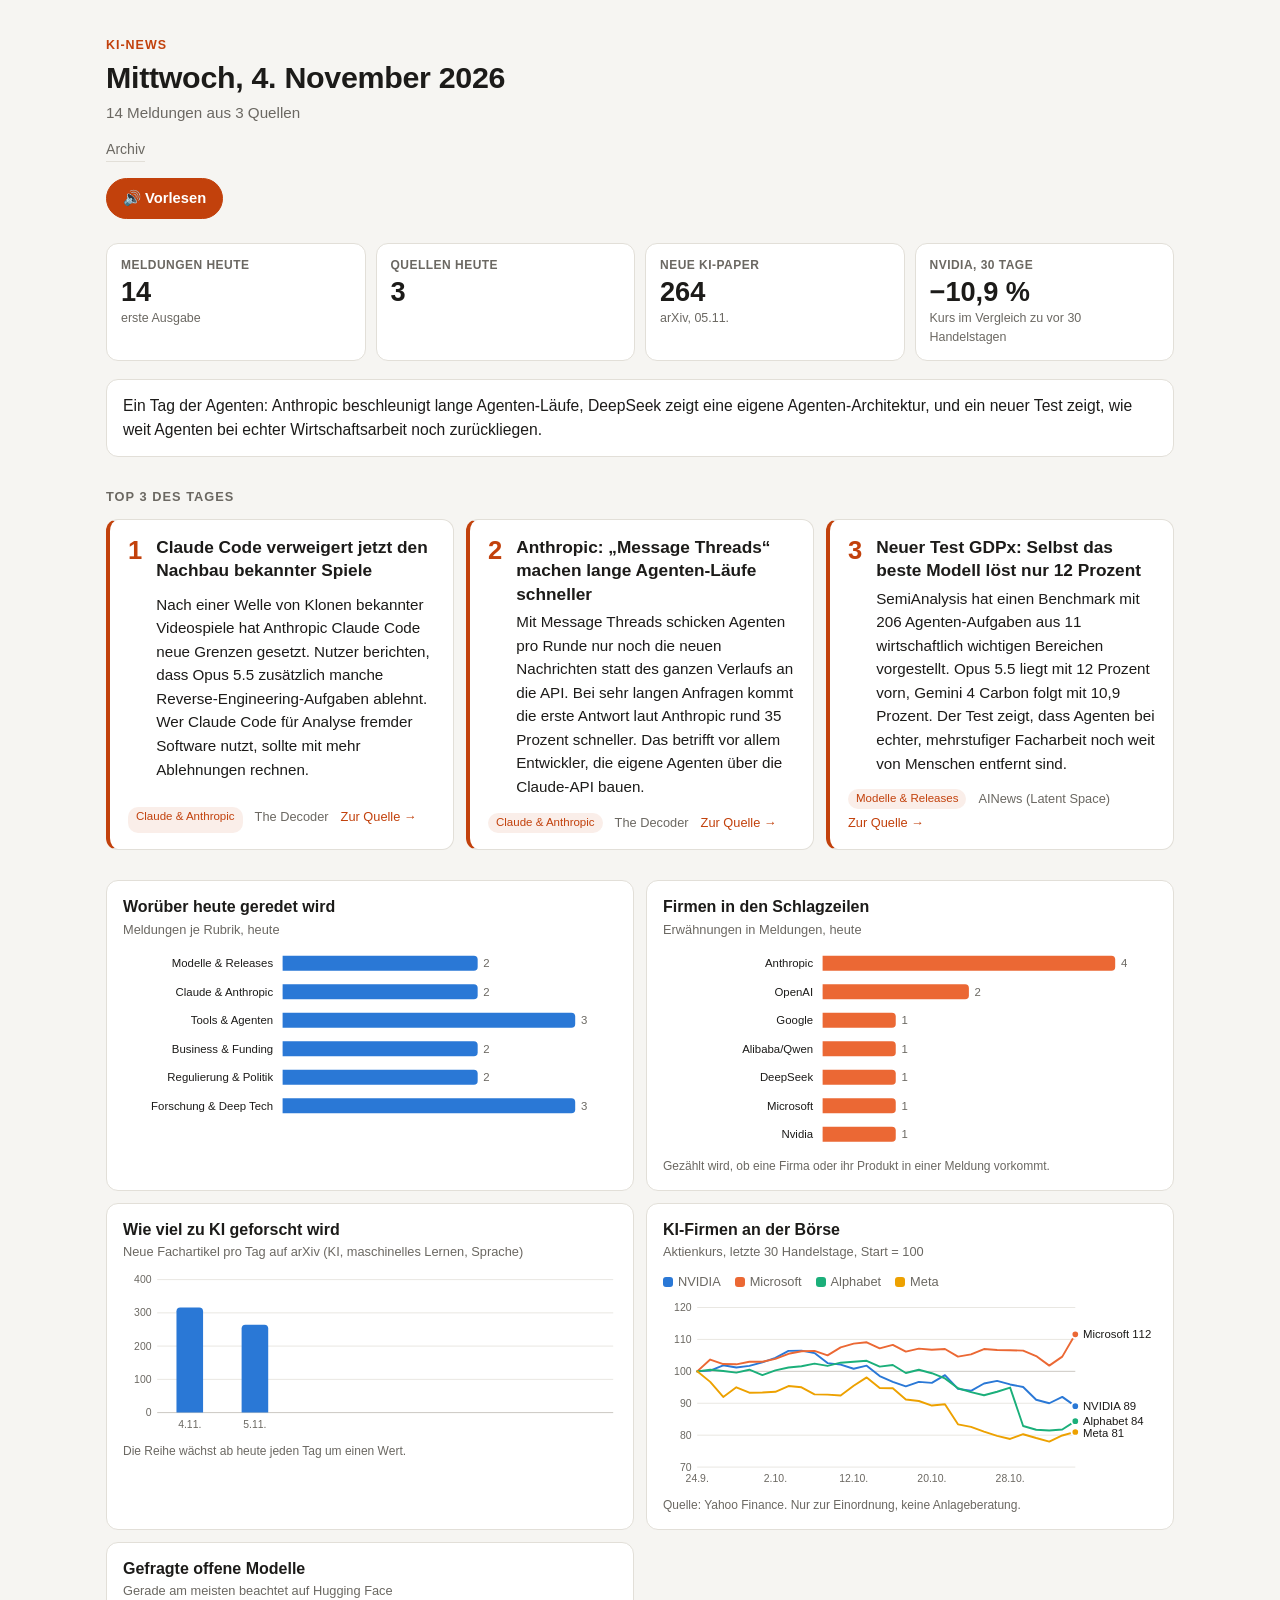
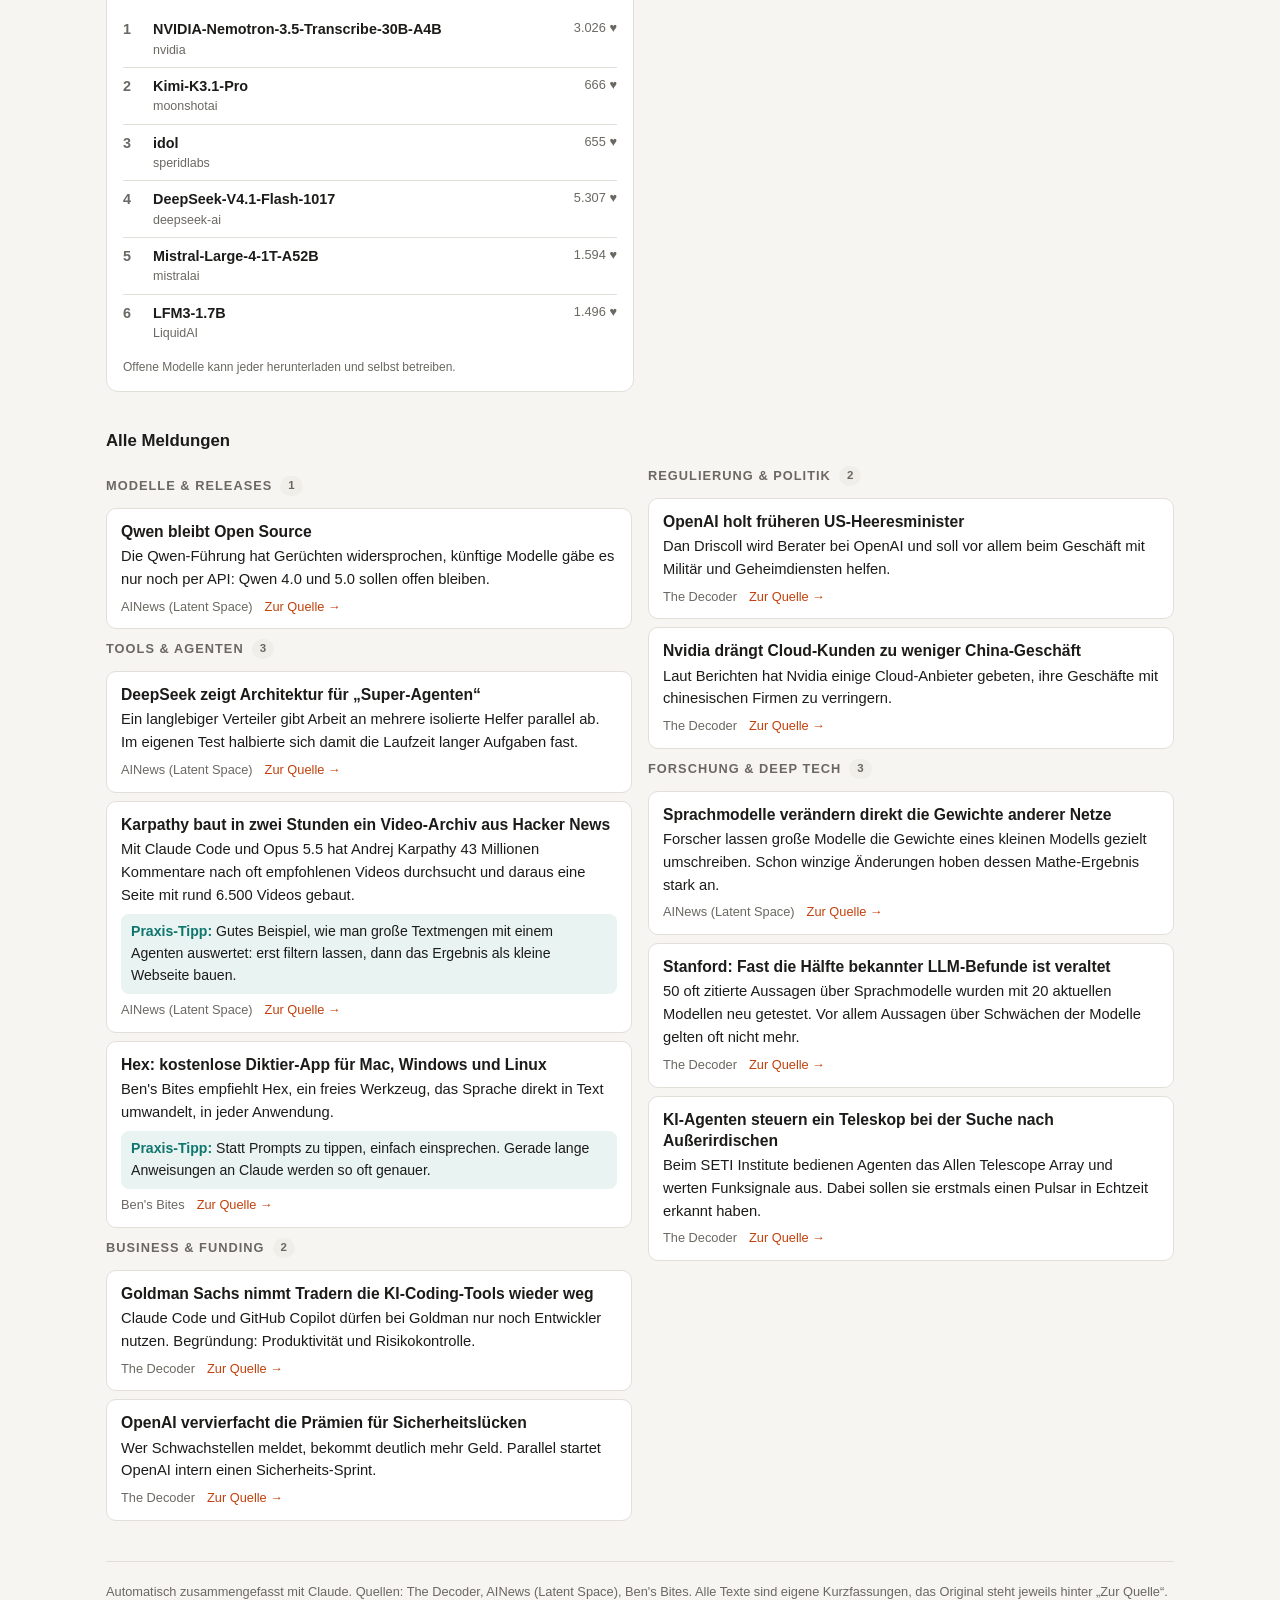
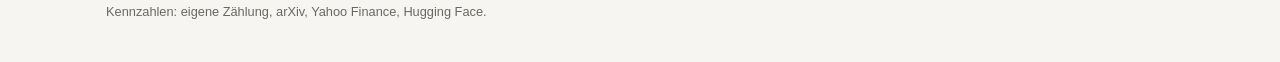
==== index.html @ 92a1925d "seite: 2026-11-04" ====
<!DOCTYPE html>
<html lang="de">
<head>
<meta charset="utf-8">
<meta name="viewport" content="width=device-width, initial-scale=1">
<meta name="description" content="Die wichtigsten Neuigkeiten aus der KI-Welt, jeden Morgen kurz auf Deutsch">
<meta name="color-scheme" content="light dark">
<title>KI-News · Mi., 04.11.2026</title>
<link rel="stylesheet" href="assets/style.css">
<link rel="icon" href="data:image/svg+xml,<svg xmlns='http://www.w3.org/2000/svg' viewBox='0 0 100 100'><text y='.9em' font-size='90'>📰</text></svg>">
</head>
<body>
<div class="wrap">
  <header>
    <div class="kicker">KI-News</div>
    <h1>Mittwoch, 4. November 2026</h1>
    <div class="sub">14 Meldungen aus 3 Quellen</div>
    <nav class="nav"><a href="archive/">Archiv</a></nav>
    <div class="vorlesen" id="vorlesen" hidden>
      <button type="button" data-play>🔊 Vorlesen</button>
      <button type="button" data-stop hidden>⏹ Stopp</button>
      <span data-label></span>
    </div>
  </header>

  <div class="tiles"><div class="tile"><div class="tile-l">Meldungen heute</div><div class="tile-v">14</div><div class="tile-n">erste Ausgabe</div></div><div class="tile"><div class="tile-l">Quellen heute</div><div class="tile-v">3</div></div><div class="tile"><div class="tile-l">Neue KI-Paper</div><div class="tile-v">264</div><div class="tile-n">arXiv, 05.11.</div></div><div class="tile"><div class="tile-l">NVIDIA, 30 Tage</div><div class="tile-v">−10,9 %</div><div class="tile-n">Kurs im Vergleich zu vor 30 Handelstagen</div></div></div>

  <div class="intro">Ein Tag der Agenten: Anthropic beschleunigt lange Agenten-Läufe, DeepSeek zeigt eine eigene Agenten-Architektur, und ein neuer Test zeigt, wie weit Agenten bei echter Wirtschaftsarbeit noch zurückliegen.</div>

  <h2>Top 3 des Tages</h2>
  <div class="top"><article class="top-card"><div class="num">1</div><h3>Claude Code verweigert jetzt den Nachbau bekannter Spiele</h3><p>Nach einer Welle von Klonen bekannter Videospiele hat Anthropic Claude Code neue Grenzen gesetzt. Nutzer berichten, dass Opus 5.5 zusätzlich manche Reverse-Engineering-Aufgaben ablehnt. Wer Claude Code für Analyse fremder Software nutzt, sollte mit mehr Ablehnungen rechnen.</p><div class="meta"><span class="tag">Claude &amp; Anthropic</span><span>The Decoder</span><a href="https://the-decoder.de/anthropic-reagiert-auf-klon-welle-und-sperrt-spielenachbauten-in-claude-code/" target="_blank" rel="noopener">Zur Quelle →</a></div></article><article class="top-card"><div class="num">2</div><h3>Anthropic: „Message Threads“ machen lange Agenten-Läufe schneller</h3><p>Mit Message Threads schicken Agenten pro Runde nur noch die neuen Nachrichten statt des ganzen Verlaufs an die API. Bei sehr langen Anfragen kommt die erste Antwort laut Anthropic rund 35 Prozent schneller. Das betrifft vor allem Entwickler, die eigene Agenten über die Claude-API bauen.</p><div class="meta"><span class="tag">Claude &amp; Anthropic</span><span>The Decoder</span><a href="https://the-decoder.de/anthropic-beschleunigt-langlaufende-ki-agenten-mit-neuen-message-threads/" target="_blank" rel="noopener">Zur Quelle →</a></div></article><article class="top-card"><div class="num">3</div><h3>Neuer Test GDPx: Selbst das beste Modell löst nur 12 Prozent</h3><p>SemiAnalysis hat einen Benchmark mit 206 Agenten-Aufgaben aus 11 wirtschaftlich wichtigen Bereichen vorgestellt. Opus 5.5 liegt mit 12 Prozent vorn, Gemini 4 Carbon folgt mit 10,9 Prozent. Der Test zeigt, dass Agenten bei echter, mehrstufiger Facharbeit noch weit von Menschen entfernt sind.</p><div class="meta"><span class="tag">Modelle &amp; Releases</span><span>AINews (Latent Space)</span><a href="https://x.com/SemiAnalysis_/status/2117075900575477855" target="_blank" rel="noopener">Zur Quelle →</a></div></article></div>

  <div class="dash"><section class="panel"><h3>Worüber heute geredet wird</h3><div class="panel-sub">Meldungen je Rubrik, heute</div><svg viewBox="0 0 520 180" class="chart" role="img" aria-label="Balkendiagramm"><text x="158" y="15" class="lab" text-anchor="end" dominant-baseline="central">Modelle &amp; Releases</text><rect x="168" y="0" width="352" height="30" class="hit" data-tip="Modelle &amp; Releases: 2"/><path d="M168,7H369.3333333333333Q373.3333333333333,7 373.3333333333333,11V19Q373.3333333333333,23 369.3333333333333,23H168Z" style="fill:var(--s1)" pointer-events="none"/><text x="379.3333333333333" y="15" class="val" dominant-baseline="central">2</text><text x="158" y="45" class="lab" text-anchor="end" dominant-baseline="central">Claude &amp; Anthropic</text><rect x="168" y="30" width="352" height="30" class="hit" data-tip="Claude &amp; Anthropic: 2"/><path d="M168,37H369.3333333333333Q373.3333333333333,37 373.3333333333333,41V49Q373.3333333333333,53 369.3333333333333,53H168Z" style="fill:var(--s1)" pointer-events="none"/><text x="379.3333333333333" y="45" class="val" dominant-baseline="central">2</text><text x="158" y="75" class="lab" text-anchor="end" dominant-baseline="central">Tools &amp; Agenten</text><rect x="168" y="60" width="352" height="30" class="hit" data-tip="Tools &amp; Agenten: 3"/><path d="M168,67H472Q476,67 476,71V79Q476,83 472,83H168Z" style="fill:var(--s1)" pointer-events="none"/><text x="482" y="75" class="val" dominant-baseline="central">3</text><text x="158" y="105" class="lab" text-anchor="end" dominant-baseline="central">Business &amp; Funding</text><rect x="168" y="90" width="352" height="30" class="hit" data-tip="Business &amp; Funding: 2"/><path d="M168,97H369.3333333333333Q373.3333333333333,97 373.3333333333333,101V109Q373.3333333333333,113 369.3333333333333,113H168Z" style="fill:var(--s1)" pointer-events="none"/><text x="379.3333333333333" y="105" class="val" dominant-baseline="central">2</text><text x="158" y="135" class="lab" text-anchor="end" dominant-baseline="central">Regulierung &amp; Politik</text><rect x="168" y="120" width="352" height="30" class="hit" data-tip="Regulierung &amp; Politik: 2"/><path d="M168,127H369.3333333333333Q373.3333333333333,127 373.3333333333333,131V139Q373.3333333333333,143 369.3333333333333,143H168Z" style="fill:var(--s1)" pointer-events="none"/><text x="379.3333333333333" y="135" class="val" dominant-baseline="central">2</text><text x="158" y="165" class="lab" text-anchor="end" dominant-baseline="central">Forschung &amp; Deep Tech</text><rect x="168" y="150" width="352" height="30" class="hit" data-tip="Forschung &amp; Deep Tech: 3"/><path d="M168,157H472Q476,157 476,161V169Q476,173 472,173H168Z" style="fill:var(--s1)" pointer-events="none"/><text x="482" y="165" class="val" dominant-baseline="central">3</text></svg></section><section class="panel"><h3>Firmen in den Schlagzeilen</h3><div class="panel-sub">Erwähnungen in Meldungen, heute</div><svg viewBox="0 0 520 210" class="chart" role="img" aria-label="Balkendiagramm"><text x="158" y="15" class="lab" text-anchor="end" dominant-baseline="central">Anthropic</text><rect x="168" y="0" width="352" height="30" class="hit" data-tip="Anthropic: 4"/><path d="M168,7H472Q476,7 476,11V19Q476,23 472,23H168Z" style="fill:var(--s2)" pointer-events="none"/><text x="482" y="15" class="val" dominant-baseline="central">4</text><text x="158" y="45" class="lab" text-anchor="end" dominant-baseline="central">OpenAI</text><rect x="168" y="30" width="352" height="30" class="hit" data-tip="OpenAI: 2"/><path d="M168,37H318Q322,37 322,41V49Q322,53 318,53H168Z" style="fill:var(--s2)" pointer-events="none"/><text x="328" y="45" class="val" dominant-baseline="central">2</text><text x="158" y="75" class="lab" text-anchor="end" dominant-baseline="central">Google</text><rect x="168" y="60" width="352" height="30" class="hit" data-tip="Google: 1"/><path d="M168,67H241Q245,67 245,71V79Q245,83 241,83H168Z" style="fill:var(--s2)" pointer-events="none"/><text x="251" y="75" class="val" dominant-baseline="central">1</text><text x="158" y="105" class="lab" text-anchor="end" dominant-baseline="central">Alibaba/Qwen</text><rect x="168" y="90" width="352" height="30" class="hit" data-tip="Alibaba/Qwen: 1"/><path d="M168,97H241Q245,97 245,101V109Q245,113 241,113H168Z" style="fill:var(--s2)" pointer-events="none"/><text x="251" y="105" class="val" dominant-baseline="central">1</text><text x="158" y="135" class="lab" text-anchor="end" dominant-baseline="central">DeepSeek</text><rect x="168" y="120" width="352" height="30" class="hit" data-tip="DeepSeek: 1"/><path d="M168,127H241Q245,127 245,131V139Q245,143 241,143H168Z" style="fill:var(--s2)" pointer-events="none"/><text x="251" y="135" class="val" dominant-baseline="central">1</text><text x="158" y="165" class="lab" text-anchor="end" dominant-baseline="central">Microsoft</text><rect x="168" y="150" width="352" height="30" class="hit" data-tip="Microsoft: 1"/><path d="M168,157H241Q245,157 245,161V169Q245,173 241,173H168Z" style="fill:var(--s2)" pointer-events="none"/><text x="251" y="165" class="val" dominant-baseline="central">1</text><text x="158" y="195" class="lab" text-anchor="end" dominant-baseline="central">Nvidia</text><rect x="168" y="180" width="352" height="30" class="hit" data-tip="Nvidia: 1"/><path d="M168,187H241Q245,187 245,191V199Q245,203 241,203H168Z" style="fill:var(--s2)" pointer-events="none"/><text x="251" y="195" class="val" dominant-baseline="central">1</text></svg><div class="panel-foot">Gezählt wird, ob eine Firma oder ihr Produkt in einer Meldung vorkommt.</div></section><section class="panel"><h3>Wie viel zu KI geforscht wird</h3><div class="panel-sub">Neue Fachartikel pro Tag auf arXiv (KI, maschinelles Lernen, Sprache)</div><svg viewBox="0 0 520 170" class="chart" role="img" aria-label="Säulendiagramm"><line x1="36" x2="516" y1="148" y2="148" class="base"/><text x="30" y="148" class="ax" text-anchor="end" dominant-baseline="central">0</text><line x1="36" x2="516" y1="113" y2="113" class="grid"/><text x="30" y="113" class="ax" text-anchor="end" dominant-baseline="central">100</text><line x1="36" x2="516" y1="78" y2="78" class="grid"/><text x="30" y="78" class="ax" text-anchor="end" dominant-baseline="central">200</text><line x1="36" x2="516" y1="43" y2="43" class="grid"/><text x="30" y="43" class="ax" text-anchor="end" dominant-baseline="central">300</text><line x1="36" x2="516" y1="8" y2="8" class="grid"/><text x="30" y="8" class="ax" text-anchor="end" dominant-baseline="central">400</text><rect x="36" y="8" width="68.57142857142857" height="140" class="hit" data-tip="04.11.: 316 (KI 115, ML 148, Sprache 53)"/><path d="M56.285714285714285,148V41.39999999999999Q56.285714285714285,37.39999999999999 60.285714285714285,37.39999999999999H80.28571428571428Q84.28571428571428,37.39999999999999 84.28571428571428,41.39999999999999V148Z" style="fill:var(--s1)" pointer-events="none"/><text x="70.28571428571428" y="164" class="ax" text-anchor="middle">4.11.</text><rect x="104.57142857142857" y="8" width="68.57142857142857" height="140" class="hit" data-tip="05.11.: 264 (KI 93, ML 110, Sprache 61)"/><path d="M124.85714285714286,148V59.599999999999994Q124.85714285714286,55.599999999999994 128.85714285714286,55.599999999999994H148.85714285714286Q152.85714285714286,55.599999999999994 152.85714285714286,59.599999999999994V148Z" style="fill:var(--s1)" pointer-events="none"/><text x="138.85714285714286" y="164" class="ax" text-anchor="middle">5.11.</text></svg><div class="panel-foot">Die Reihe wächst ab heute jeden Tag um einen Wert.</div></section><section class="panel"><h3>KI-Firmen an der Börse</h3><div class="panel-sub">Aktienkurs, letzte 30 Handelstage, Start = 100</div><div class="legend"><span><i style="background:var(--s1)"></i>NVIDIA</span><span><i style="background:var(--s2)"></i>Microsoft</span><span><i style="background:var(--s3)"></i>Alphabet</span><span><i style="background:var(--s4)"></i>Meta</span></div><svg viewBox="0 0 520 200" class="chart" role="img" aria-label="Liniendiagramm"><line x1="36" x2="434" y1="178" y2="178" class="grid"/><text x="30" y="178" class="ax" text-anchor="end" dominant-baseline="central">70</text><line x1="36" x2="434" y1="144.4" y2="144.4" class="grid"/><text x="30" y="144.4" class="ax" text-anchor="end" dominant-baseline="central">80</text><line x1="36" x2="434" y1="110.8" y2="110.8" class="grid"/><text x="30" y="110.8" class="ax" text-anchor="end" dominant-baseline="central">90</text><line x1="36" x2="434" y1="77.2" y2="77.2" class="base"/><text x="30" y="77.2" class="ax" text-anchor="end" dominant-baseline="central">100</text><line x1="36" x2="434" y1="43.599999999999994" y2="43.599999999999994" class="grid"/><text x="30" y="43.599999999999994" class="ax" text-anchor="end" dominant-baseline="central">110</text><line x1="36" x2="434" y1="10" y2="10" class="grid"/><text x="30" y="10" class="ax" text-anchor="end" dominant-baseline="central">120</text><text x="36" y="194" class="ax" text-anchor="middle">24.9.</text><text x="118.34482758620689" y="194" class="ax" text-anchor="middle">2.10.</text><text x="200.68965517241378" y="194" class="ax" text-anchor="middle">12.10.</text><text x="283.0344827586207" y="194" class="ax" text-anchor="middle">20.10.</text><text x="365.37931034482756" y="194" class="ax" text-anchor="middle">28.10.</text><path d="M36.0,77.2L49.7,76.5L63.4,70.8L77.2,73.2L90.9,71.5L104.6,67.8L118.3,63.1L132.1,55.7L145.8,55.4L159.5,58.0L173.2,68.5L187.0,70.1L200.7,74.5L214.4,71.2L228.1,82.2L241.9,88.3L255.6,93.0L269.3,88.3L283.0,89.3L296.8,81.2L310.5,95.7L324.2,97.7L337.9,90.0L351.7,87.3L365.4,91.0L379.1,93.7L392.8,107.1L406.6,110.8L420.3,104.1L434.0,113.8" class="line" style="stroke:var(--s1)"/><circle cx="434" cy="113.82400000000001" r="4" class="dot" style="fill:var(--s1)"/><path d="M36.0,77.2L49.7,64.8L63.4,69.5L77.2,69.8L90.9,67.1L104.6,67.1L118.3,64.1L132.1,58.7L145.8,56.0L159.5,55.7L173.2,60.4L187.0,52.0L200.7,48.0L214.4,46.6L228.1,53.0L241.9,49.3L255.6,56.4L269.3,53.3L283.0,54.4L296.8,53.7L310.5,61.7L324.2,59.4L337.9,53.7L351.7,54.7L365.4,55.0L379.1,55.4L392.8,61.1L406.6,71.2L420.3,61.7L434.0,38.2" class="line" style="stroke:var(--s2)"/><circle cx="434" cy="38.22400000000002" r="4" class="dot" style="fill:var(--s2)"/><path d="M36.0,77.2L49.7,75.5L63.4,76.9L77.2,78.5L90.9,75.5L104.6,81.2L118.3,76.2L132.1,73.2L145.8,71.8L159.5,69.1L173.2,71.5L187.0,68.1L200.7,67.1L214.4,66.1L228.1,72.2L241.9,70.5L255.6,78.9L269.3,75.5L283.0,79.2L296.8,84.6L310.5,95.0L324.2,99.0L337.9,102.4L351.7,98.7L365.4,94.3L379.1,134.7L392.8,138.7L406.6,139.4L420.3,138.4L434.0,129.6" class="line" style="stroke:var(--s3)"/><circle cx="434" cy="129.61599999999999" r="4" class="dot" style="fill:var(--s3)"/><path d="M36.0,77.2L49.7,88.3L63.4,104.1L77.2,94.0L90.9,99.7L104.6,99.4L118.3,98.7L132.1,92.7L145.8,94.0L159.5,101.4L173.2,101.7L187.0,102.7L200.7,92.3L214.4,83.6L228.1,94.7L241.9,95.0L255.6,106.8L269.3,108.4L283.0,113.2L296.8,111.8L310.5,133.0L324.2,135.7L337.9,140.7L351.7,145.1L365.4,148.4L379.1,143.4L392.8,147.4L406.6,151.1L420.3,144.7L434.0,141.0" class="line" style="stroke:var(--s4)"/><circle cx="434" cy="141.04" r="4" class="dot" style="fill:var(--s4)"/><text x="442" y="38.22400000000002" class="lab" dominant-baseline="central">Microsoft 112</text><text x="442" y="113.82400000000001" class="lab" dominant-baseline="central">NVIDIA 89</text><text x="442" y="129.61599999999999" class="lab" dominant-baseline="central">Alphabet 84</text><text x="442" y="142.61599999999999" class="lab" dominant-baseline="central">Meta 81</text><rect x="29.137931034482758" y="10" width="13.724137931034482" height="168" class="hit" data-x="36" data-tip="24.9.: NVIDIA 100 · Microsoft 100 · Alphabet 100 · Meta 100"/><rect x="42.862068965517246" y="10" width="13.724137931034482" height="168" class="hit" data-x="49.724137931034484" data-tip="25.9.: NVIDIA 100 · Microsoft 104 · Alphabet 101 · Meta 97"/><rect x="56.58620689655173" y="10" width="13.724137931034482" height="168" class="hit" data-x="63.44827586206897" data-tip="28.9.: NVIDIA 102 · Microsoft 102 · Alphabet 100 · Meta 92"/><rect x="70.3103448275862" y="10" width="13.724137931034482" height="168" class="hit" data-x="77.17241379310344" data-tip="29.9.: NVIDIA 101 · Microsoft 102 · Alphabet 100 · Meta 95"/><rect x="84.0344827586207" y="10" width="13.724137931034482" height="168" class="hit" data-x="90.89655172413794" data-tip="30.9.: NVIDIA 102 · Microsoft 103 · Alphabet 101 · Meta 93"/><rect x="97.75862068965517" y="10" width="13.724137931034482" height="168" class="hit" data-x="104.62068965517241" data-tip="1.10.: NVIDIA 103 · Microsoft 103 · Alphabet 99 · Meta 93"/><rect x="111.48275862068965" y="10" width="13.724137931034482" height="168" class="hit" data-x="118.34482758620689" data-tip="2.10.: NVIDIA 104 · Microsoft 104 · Alphabet 100 · Meta 94"/><rect x="125.20689655172416" y="10" width="13.724137931034482" height="168" class="hit" data-x="132.0689655172414" data-tip="5.10.: NVIDIA 106 · Microsoft 106 · Alphabet 101 · Meta 95"/><rect x="138.93103448275863" y="10" width="13.724137931034482" height="168" class="hit" data-x="145.79310344827587" data-tip="6.10.: NVIDIA 107 · Microsoft 106 · Alphabet 102 · Meta 95"/><rect x="152.6551724137931" y="10" width="13.724137931034482" height="168" class="hit" data-x="159.51724137931035" data-tip="7.10.: NVIDIA 106 · Microsoft 106 · Alphabet 102 · Meta 93"/><rect x="166.3793103448276" y="10" width="13.724137931034482" height="168" class="hit" data-x="173.24137931034483" data-tip="8.10.: NVIDIA 103 · Microsoft 105 · Alphabet 102 · Meta 93"/><rect x="180.10344827586206" y="10" width="13.724137931034482" height="168" class="hit" data-x="186.9655172413793" data-tip="9.10.: NVIDIA 102 · Microsoft 108 · Alphabet 103 · Meta 92"/><rect x="193.82758620689654" y="10" width="13.724137931034482" height="168" class="hit" data-x="200.68965517241378" data-tip="12.10.: NVIDIA 101 · Microsoft 109 · Alphabet 103 · Meta 96"/><rect x="207.55172413793105" y="10" width="13.724137931034482" height="168" class="hit" data-x="214.41379310344828" data-tip="13.10.: NVIDIA 102 · Microsoft 109 · Alphabet 103 · Meta 98"/><rect x="221.27586206896552" y="10" width="13.724137931034482" height="168" class="hit" data-x="228.13793103448276" data-tip="14.10.: NVIDIA 99 · Microsoft 107 · Alphabet 102 · Meta 95"/><rect x="235.00000000000003" y="10" width="13.724137931034482" height="168" class="hit" data-x="241.86206896551727" data-tip="15.10.: NVIDIA 97 · Microsoft 108 · Alphabet 102 · Meta 95"/><rect x="248.72413793103448" y="10" width="13.724137931034482" height="168" class="hit" data-x="255.58620689655172" data-tip="16.10.: NVIDIA 95 · Microsoft 106 · Alphabet 100 · Meta 91"/><rect x="262.4482758620689" y="10" width="13.724137931034482" height="168" class="hit" data-x="269.31034482758616" data-tip="19.10.: NVIDIA 97 · Microsoft 107 · Alphabet 101 · Meta 91"/><rect x="276.17241379310343" y="10" width="13.724137931034482" height="168" class="hit" data-x="283.0344827586207" data-tip="20.10.: NVIDIA 96 · Microsoft 107 · Alphabet 99 · Meta 89"/><rect x="289.8965517241379" y="10" width="13.724137931034482" height="168" class="hit" data-x="296.7586206896552" data-tip="21.10.: NVIDIA 99 · Microsoft 107 · Alphabet 98 · Meta 90"/><rect x="303.6206896551724" y="10" width="13.724137931034482" height="168" class="hit" data-x="310.48275862068965" data-tip="22.10.: NVIDIA 95 · Microsoft 105 · Alphabet 95 · Meta 83"/><rect x="317.34482758620686" y="10" width="13.724137931034482" height="168" class="hit" data-x="324.2068965517241" data-tip="23.10.: NVIDIA 94 · Microsoft 105 · Alphabet 94 · Meta 83"/><rect x="331.06896551724134" y="10" width="13.724137931034482" height="168" class="hit" data-x="337.9310344827586" data-tip="26.10.: NVIDIA 96 · Microsoft 107 · Alphabet 93 · Meta 81"/><rect x="344.7931034482759" y="10" width="13.724137931034482" height="168" class="hit" data-x="351.65517241379314" data-tip="27.10.: NVIDIA 97 · Microsoft 107 · Alphabet 94 · Meta 80"/><rect x="358.5172413793103" y="10" width="13.724137931034482" height="168" class="hit" data-x="365.37931034482756" data-tip="28.10.: NVIDIA 96 · Microsoft 107 · Alphabet 95 · Meta 79"/><rect x="372.24137931034477" y="10" width="13.724137931034482" height="168" class="hit" data-x="379.10344827586204" data-tip="29.10.: NVIDIA 95 · Microsoft 107 · Alphabet 83 · Meta 80"/><rect x="385.9655172413793" y="10" width="13.724137931034482" height="168" class="hit" data-x="392.82758620689657" data-tip="30.10.: NVIDIA 91 · Microsoft 105 · Alphabet 82 · Meta 79"/><rect x="399.6896551724138" y="10" width="13.724137931034482" height="168" class="hit" data-x="406.55172413793105" data-tip="2.11.: NVIDIA 90 · Microsoft 102 · Alphabet 82 · Meta 78"/><rect x="413.41379310344826" y="10" width="13.724137931034482" height="168" class="hit" data-x="420.2758620689655" data-tip="3.11.: NVIDIA 92 · Microsoft 105 · Alphabet 82 · Meta 80"/><rect x="427.13793103448273" y="10" width="13.724137931034482" height="168" class="hit" data-x="434" data-tip="4.11.: NVIDIA 89 · Microsoft 112 · Alphabet 84 · Meta 81"/><line class="cross" x1="0" x2="0" y1="10" y2="178" visibility="hidden"/></svg><div class="panel-foot">Quelle: Yahoo Finance. Nur zur Einordnung, keine Anlageberatung.</div></section><section class="panel"><h3>Gefragte offene Modelle</h3><div class="panel-sub">Gerade am meisten beachtet auf Hugging Face</div><ol class="ranklist"><li><a href="https://huggingface.co/nvidia/NVIDIA-Nemotron-3.5-Transcribe-30B-A4B" target="_blank" rel="noopener">NVIDIA-Nemotron-3.5-Transcribe-30B-A4B</a><span>nvidia</span><b>3.026 ♥</b></li><li><a href="https://huggingface.co/moonshotai/Kimi-K3.1-Pro" target="_blank" rel="noopener">Kimi-K3.1-Pro</a><span>moonshotai</span><b>666 ♥</b></li><li><a href="https://huggingface.co/speridlabs/idol" target="_blank" rel="noopener">idol</a><span>speridlabs</span><b>655 ♥</b></li><li><a href="https://huggingface.co/deepseek-ai/DeepSeek-V4.1-Flash-1017" target="_blank" rel="noopener">DeepSeek-V4.1-Flash-1017</a><span>deepseek-ai</span><b>5.307 ♥</b></li><li><a href="https://huggingface.co/mistralai/Mistral-Large-4-1T-A52B" target="_blank" rel="noopener">Mistral-Large-4-1T-A52B</a><span>mistralai</span><b>1.594 ♥</b></li><li><a href="https://huggingface.co/LiquidAI/LFM3-1.7B" target="_blank" rel="noopener">LFM3-1.7B</a><span>LiquidAI</span><b>1.496 ♥</b></li></ol><div class="panel-foot">Offene Modelle kann jeder herunterladen und selbst betreiben.</div></section></div>

  <h2 class="alle">Alle Meldungen</h2><div class="rubriken"><section class="rubrik"><h2>Modelle &amp; Releases <span class="n">1</span></h2><article class="item"><h3>Qwen bleibt Open Source</h3><p>Die Qwen-Führung hat Gerüchten widersprochen, künftige Modelle gäbe es nur noch per API: Qwen 4.0 und 5.0 sollen offen bleiben.</p><div class="meta"><span>AINews (Latent Space)</span><a href="https://www.reddit.com/r/LocalLLaMA/comments/1xm28e6/official_statement_qwen_models_will_stick_to_open/" target="_blank" rel="noopener">Zur Quelle →</a></div></article></section><section class="rubrik"><h2>Tools &amp; Agenten <span class="n">3</span></h2><article class="item"><h3>DeepSeek zeigt Architektur für „Super-Agenten“</h3><p>Ein langlebiger Verteiler gibt Arbeit an mehrere isolierte Helfer parallel ab. Im eigenen Test halbierte sich damit die Laufzeit langer Aufgaben fast.</p><div class="meta"><span>AINews (Latent Space)</span><a href="https://x.com/DeepSeekHarness/status/2116857257245987236" target="_blank" rel="noopener">Zur Quelle →</a></div></article><article class="item"><h3>Karpathy baut in zwei Stunden ein Video-Archiv aus Hacker News</h3><p>Mit Claude Code und Opus 5.5 hat Andrej Karpathy 43 Millionen Kommentare nach oft empfohlenen Videos durchsucht und daraus eine Seite mit rund 6.500 Videos gebaut.</p><div class="tipp"><b>Praxis-Tipp:</b> Gutes Beispiel, wie man große Textmengen mit einem Agenten auswertet: erst filtern lassen, dann das Ergebnis als kleine Webseite bauen.</div><div class="meta"><span>AINews (Latent Space)</span><a href="https://x.com/karpathy/status/2116957135661945283" target="_blank" rel="noopener">Zur Quelle →</a></div></article><article class="item"><h3>Hex: kostenlose Diktier-App für Mac, Windows und Linux</h3><p>Ben&#39;s Bites empfiehlt Hex, ein freies Werkzeug, das Sprache direkt in Text umwandelt, in jeder Anwendung.</p><div class="tipp"><b>Praxis-Tipp:</b> Statt Prompts zu tippen, einfach einsprechen. Gerade lange Anweisungen an Claude werden so oft genauer.</div><div class="meta"><span>Ben&#39;s Bites</span><a href="https://www.bensbites.com/p/if-you-feel-behind-right-now-dont" target="_blank" rel="noopener">Zur Quelle →</a></div></article></section><section class="rubrik"><h2>Business &amp; Funding <span class="n">2</span></h2><article class="item"><h3>Goldman Sachs nimmt Tradern die KI-Coding-Tools wieder weg</h3><p>Claude Code und GitHub Copilot dürfen bei Goldman nur noch Entwickler nutzen. Begründung: Produktivität und Risikokontrolle.</p><div class="meta"><span>The Decoder</span><a href="https://the-decoder.de/goldman-sachs-schraenkt-ki-coding-tools-fuer-trader-und-banker-wieder-ein/" target="_blank" rel="noopener">Zur Quelle →</a></div></article><article class="item"><h3>OpenAI vervierfacht die Prämien für Sicherheitslücken</h3><p>Wer Schwachstellen meldet, bekommt deutlich mehr Geld. Parallel startet OpenAI intern einen Sicherheits-Sprint.</p><div class="meta"><span>The Decoder</span><a href="https://the-decoder.de/openai-zahlt-sicherheitsforschern-mehr-und-startet-neuen-security-sprint/" target="_blank" rel="noopener">Zur Quelle →</a></div></article></section><section class="rubrik"><h2>Regulierung &amp; Politik <span class="n">2</span></h2><article class="item"><h3>OpenAI holt früheren US-Heeresminister</h3><p>Dan Driscoll wird Berater bei OpenAI und soll vor allem beim Geschäft mit Militär und Geheimdiensten helfen.</p><div class="meta"><span>The Decoder</span><a href="https://the-decoder.de/openai-holt-frueheren-us-heeresminister-fuer-militaer-und-geheimdienstgeschaeft/" target="_blank" rel="noopener">Zur Quelle →</a></div></article><article class="item"><h3>Nvidia drängt Cloud-Kunden zu weniger China-Geschäft</h3><p>Laut Berichten hat Nvidia einige Cloud-Anbieter gebeten, ihre Geschäfte mit chinesischen Firmen zu verringern.</p><div class="meta"><span>The Decoder</span><a href="https://the-decoder.de/nvidia-draengt-cloud-kunden-zu-weniger-china-geschaeft/" target="_blank" rel="noopener">Zur Quelle →</a></div></article></section><section class="rubrik"><h2>Forschung &amp; Deep Tech <span class="n">3</span></h2><article class="item"><h3>Sprachmodelle verändern direkt die Gewichte anderer Netze</h3><p>Forscher lassen große Modelle die Gewichte eines kleinen Modells gezielt umschreiben. Schon winzige Änderungen hoben dessen Mathe-Ergebnis stark an.</p><div class="meta"><span>AINews (Latent Space)</span><a href="https://rikiyat.github.io/blog/weight-space-programming/" target="_blank" rel="noopener">Zur Quelle →</a></div></article><article class="item"><h3>Stanford: Fast die Hälfte bekannter LLM-Befunde ist veraltet</h3><p>50 oft zitierte Aussagen über Sprachmodelle wurden mit 20 aktuellen Modellen neu getestet. Vor allem Aussagen über Schwächen der Modelle gelten oft nicht mehr.</p><div class="meta"><span>The Decoder</span><a href="https://the-decoder.de/schnelle-ki-entwicklung-fast-die-haelfte-aktueller-llm-befunde-ist-bereits-veraltet/" target="_blank" rel="noopener">Zur Quelle →</a></div></article><article class="item"><h3>KI-Agenten steuern ein Teleskop bei der Suche nach Außerirdischen</h3><p>Beim SETI Institute bedienen Agenten das Allen Telescope Array und werten Funksignale aus. Dabei sollen sie erstmals einen Pulsar in Echtzeit erkannt haben.</p><div class="meta"><span>The Decoder</span><a href="https://the-decoder.de/ki-agenten-steuern-jetzt-ein-teleskop-fuer-die-suche-nach-ausserirdischer-intelligenz/" target="_blank" rel="noopener">Zur Quelle →</a></div></article></section></div>

  

  <footer>
    Automatisch zusammengefasst mit Claude. Quellen: The Decoder, AINews (Latent Space), Ben&#39;s Bites.
    Alle Texte sind eigene Kurzfassungen, das Original steht jeweils hinter „Zur Quelle“.
    Kennzahlen: eigene Zählung, arXiv, Yahoo Finance, Hugging Face.
  </footer>
</div>
<div class="tooltip" id="tooltip" role="status" hidden></div>
<script src="assets/vorlesen.js"></script>
<script src="assets/dashboard.js"></script>
</body>
</html>
---- assets/style.css ----
*{margin:0;padding:0;box-sizing:border-box}
:root{
  --bg:#f6f5f2;--surface:#ffffff;--surface2:#f0eee9;--border:#e2dfd8;
  --text:#1c1b19;--muted:#6b6862;--accent:#c2410c;--accent-soft:rgba(194,65,12,.09);
  --tipp:#0f766e;--tipp-soft:rgba(15,118,110,.09);
  --s1:#2a78d6;--s2:#eb6834;--s3:#1baf7a;--s4:#eda100;
  --grid:#e8e6e1;--axis:#c9c6bf;
}
@media (prefers-color-scheme: dark){
  :root{
    --bg:#121212;--surface:#1b1b1b;--surface2:#232323;--border:#2f2f2f;
    --text:#ececea;--muted:#9a9893;--accent:#fb923c;--accent-soft:rgba(251,146,60,.12);
    --tipp:#2dd4bf;--tipp-soft:rgba(45,212,191,.1);
    --s1:#3987e5;--s2:#d95926;--s3:#199e70;--s4:#c98500;
    --grid:#262626;--axis:#3a3a3a;
  }
}
body{font-family:-apple-system,BlinkMacSystemFont,"Segoe UI",Roboto,Helvetica,Arial,sans-serif;background:var(--bg);color:var(--text);line-height:1.55;-webkit-font-smoothing:antialiased}
a{color:inherit}
.wrap{max-width:1100px;margin:0 auto;padding:0 16px}

/* Kennzahlen-Kacheln */
.tiles{display:grid;grid-template-columns:repeat(auto-fit,minmax(150px,1fr));gap:10px;margin:4px 0 18px}
.tile{background:var(--surface);border:1px solid var(--border);border-radius:12px;padding:12px 14px}
.tile-l{font-size:.75rem;font-weight:600;letter-spacing:.04em;text-transform:uppercase;color:var(--muted)}
.tile-v{font-size:1.7rem;font-weight:700;line-height:1.2;margin-top:2px;font-variant-numeric:tabular-nums}
.tile-n{font-size:.78rem;color:var(--muted)}

/* Diagramm-Felder */
.dash{display:grid;grid-template-columns:repeat(auto-fit,minmax(min(100%,460px),1fr));gap:12px;margin-top:30px}
.panel{background:var(--surface);border:1px solid var(--border);border-radius:12px;padding:14px 16px;min-width:0}
.panel h3{font-size:1rem}
.panel-sub{font-size:.8rem;color:var(--muted);margin-bottom:10px}
.panel-foot{font-size:.75rem;color:var(--muted);margin-top:8px}
.chart{width:100%;height:auto;display:block;overflow:visible}
.chart text{font-family:inherit}
.chart .lab{font-size:12px;fill:var(--text)}
.chart .val{font-size:12px;fill:var(--muted);font-variant-numeric:tabular-nums}
.chart .ax{font-size:11px;fill:var(--muted);font-variant-numeric:tabular-nums}
.chart .grid{stroke:var(--grid);stroke-width:1}
.chart .base{stroke:var(--axis);stroke-width:1}
.chart .line{fill:none;stroke-width:2;stroke-linejoin:round;stroke-linecap:round}
.chart .dot{stroke:var(--surface);stroke-width:2}
.chart .hit{fill:transparent;cursor:crosshair}
.chart .cross{stroke:var(--muted);stroke-width:1;stroke-dasharray:3 3;pointer-events:none}
.chart-empty{font-size:.88rem;color:var(--muted);padding:20px 0}
.legend{display:flex;flex-wrap:wrap;gap:4px 14px;font-size:.8rem;color:var(--muted);margin-bottom:6px}
.legend i{display:inline-block;width:10px;height:10px;border-radius:3px;margin-right:5px;vertical-align:-1px}
.ranklist{list-style:none;counter-reset:r}
.ranklist li{counter-increment:r;display:grid;grid-template-columns:22px 1fr auto;grid-template-rows:auto auto;column-gap:8px;padding:7px 0;border-bottom:1px solid var(--border);font-size:.9rem}
.ranklist li:last-child{border-bottom:0}
.ranklist li::before{content:counter(r);grid-row:span 2;color:var(--muted);font-weight:600;font-variant-numeric:tabular-nums}
.ranklist a{font-weight:600;text-decoration:none;overflow:hidden;text-overflow:ellipsis;white-space:nowrap}
.ranklist a:hover{color:var(--accent)}
.ranklist span{grid-column:2;font-size:.78rem;color:var(--muted)}
.ranklist b{grid-column:3;grid-row:1;font-size:.8rem;font-weight:500;color:var(--muted);font-variant-numeric:tabular-nums}
.tooltip{position:fixed;z-index:10;max-width:280px;background:var(--text);color:var(--bg);font-size:.8rem;line-height:1.4;padding:6px 9px;border-radius:8px;pointer-events:none;box-shadow:0 4px 14px rgba(0,0,0,.18)}

/* Meldungen in Spalten */
h2.alle{font-size:1.05rem;letter-spacing:0;text-transform:none;color:var(--text);margin-top:36px}
.rubriken{columns:2 380px;column-gap:16px}
.rubrik{break-inside:avoid;margin-bottom:6px}
.rubrik h2{margin-top:10px}

header{padding:36px 0 20px}
.kicker{font-size:.78rem;font-weight:600;letter-spacing:.08em;text-transform:uppercase;color:var(--accent)}
h1{font-size:1.9rem;line-height:1.2;margin:.25rem 0 .35rem;letter-spacing:-.01em}
.sub{color:var(--muted);font-size:.95rem}
.nav{display:flex;gap:16px;margin-top:14px;font-size:.88rem}
.nav a{color:var(--muted);text-decoration:none;border-bottom:1px solid var(--border)}
.nav a:hover{color:var(--accent);border-color:var(--accent)}

.vorlesen{display:flex;align-items:center;gap:8px;margin-top:16px;flex-wrap:wrap}
.vorlesen[hidden],.vorlesen [hidden]{display:none}
.vorlesen button{font:inherit;font-size:.92rem;font-weight:600;cursor:pointer;border-radius:999px;padding:8px 16px;border:1px solid var(--accent);background:var(--accent);color:#fff}
.vorlesen button[data-stop]{background:transparent;color:var(--accent)}
.vorlesen button:hover{filter:brightness(1.08)}
.vorlesen button:focus-visible{outline:2px solid var(--accent);outline-offset:2px}
.vorlesen span{font-size:.8rem;color:var(--muted)}
.reading{outline:2px solid var(--accent);outline-offset:2px}
.intro{background:var(--surface);border:1px solid var(--border);border-radius:12px;padding:14px 16px;margin:8px 0 26px;font-size:.98rem}

h2{font-size:.8rem;font-weight:700;letter-spacing:.08em;text-transform:uppercase;color:var(--muted);margin:30px 0 12px;display:flex;align-items:center;gap:8px}
h2 .n{background:var(--surface2);border-radius:10px;padding:1px 8px;font-size:.72rem;letter-spacing:0}

.top{display:grid;gap:12px;grid-template-columns:repeat(auto-fit,minmax(min(100%,300px),1fr))}
.top-card .meta,.top-card .tipp{grid-column:1 / -1}
.top-card{background:var(--surface);border:1px solid var(--border);border-left:4px solid var(--accent);border-radius:12px;padding:16px 18px;display:grid;grid-template-columns:auto 1fr;gap:4px 14px}
.top-card .num{grid-row:span 3;font-size:1.6rem;font-weight:700;color:var(--accent);line-height:1.1}
.top-card h3{font-size:1.08rem;line-height:1.35}
.top-card p{font-size:.95rem}

.item{background:var(--surface);border:1px solid var(--border);border-radius:10px;padding:12px 14px;margin-bottom:8px}
.item h3{font-size:.98rem;line-height:1.35;margin-bottom:3px}
.item p{font-size:.92rem;color:var(--text)}
.meta{font-size:.8rem;color:var(--muted);margin-top:6px;display:flex;flex-wrap:wrap;gap:4px 12px}
.meta a{color:var(--accent);text-decoration:none;font-weight:500}
.meta a:hover{text-decoration:underline}
.tag{font-size:.72rem;background:var(--accent-soft);color:var(--accent);padding:1px 8px;border-radius:10px}
.tipp{margin-top:8px;font-size:.88rem;background:var(--tipp-soft);border-radius:8px;padding:7px 10px}
.tipp b{color:var(--tipp)}

.rueckblick{background:var(--surface2);border-radius:12px;padding:14px 16px;font-size:.95rem}
.empty{color:var(--muted);font-size:.92rem;padding:8px 0}

.archive{list-style:none}
.archive li{border-bottom:1px solid var(--border)}
.archive a{display:block;padding:12px 2px;text-decoration:none}
.archive a:hover .d{color:var(--accent)}
.archive .d{font-weight:600}
.archive .h{display:block;color:var(--muted);font-size:.88rem}

footer{margin:40px 0 0;padding:20px 0 40px;border-top:1px solid var(--border);color:var(--muted);font-size:.8rem}
footer a{color:var(--muted)}

@media (max-width:520px){
  h1{font-size:1.5rem}
  .top-card{grid-template-columns:1fr}
  .top-card .num{grid-row:auto;font-size:1.1rem}
}
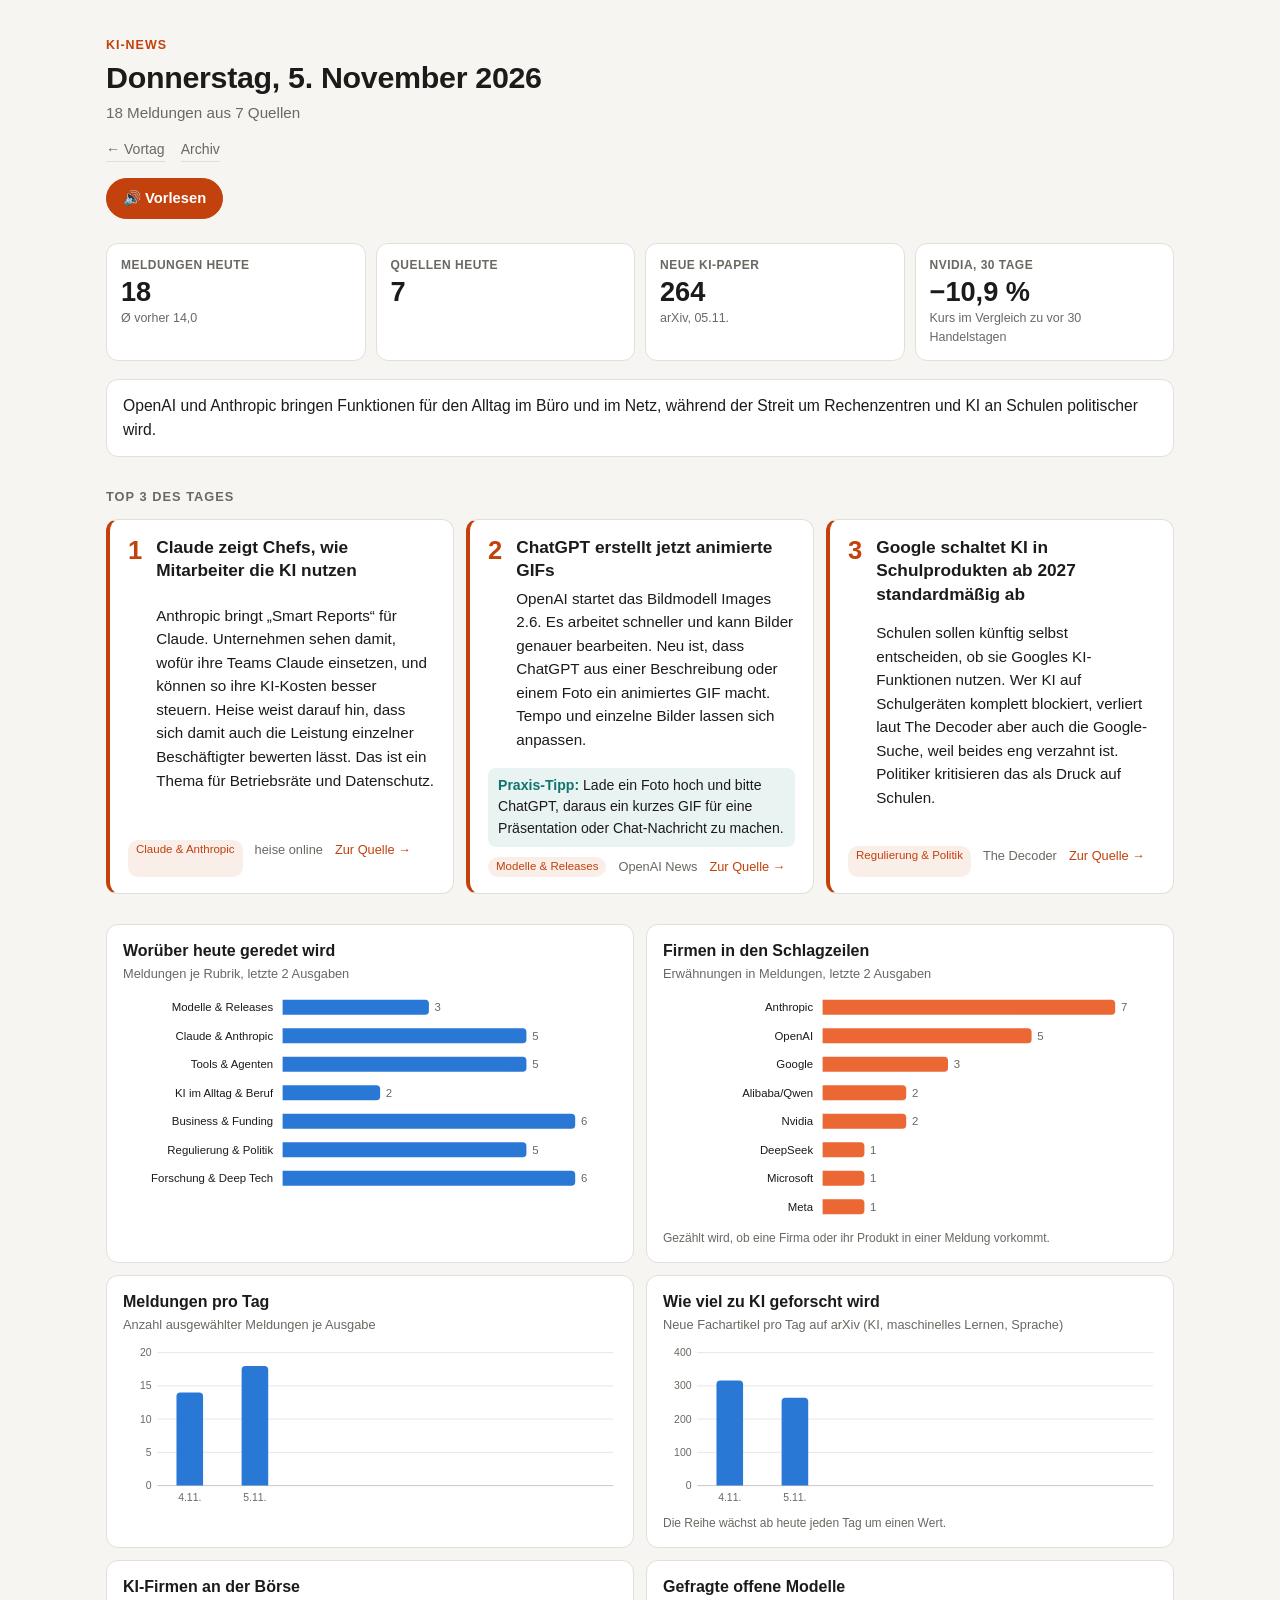
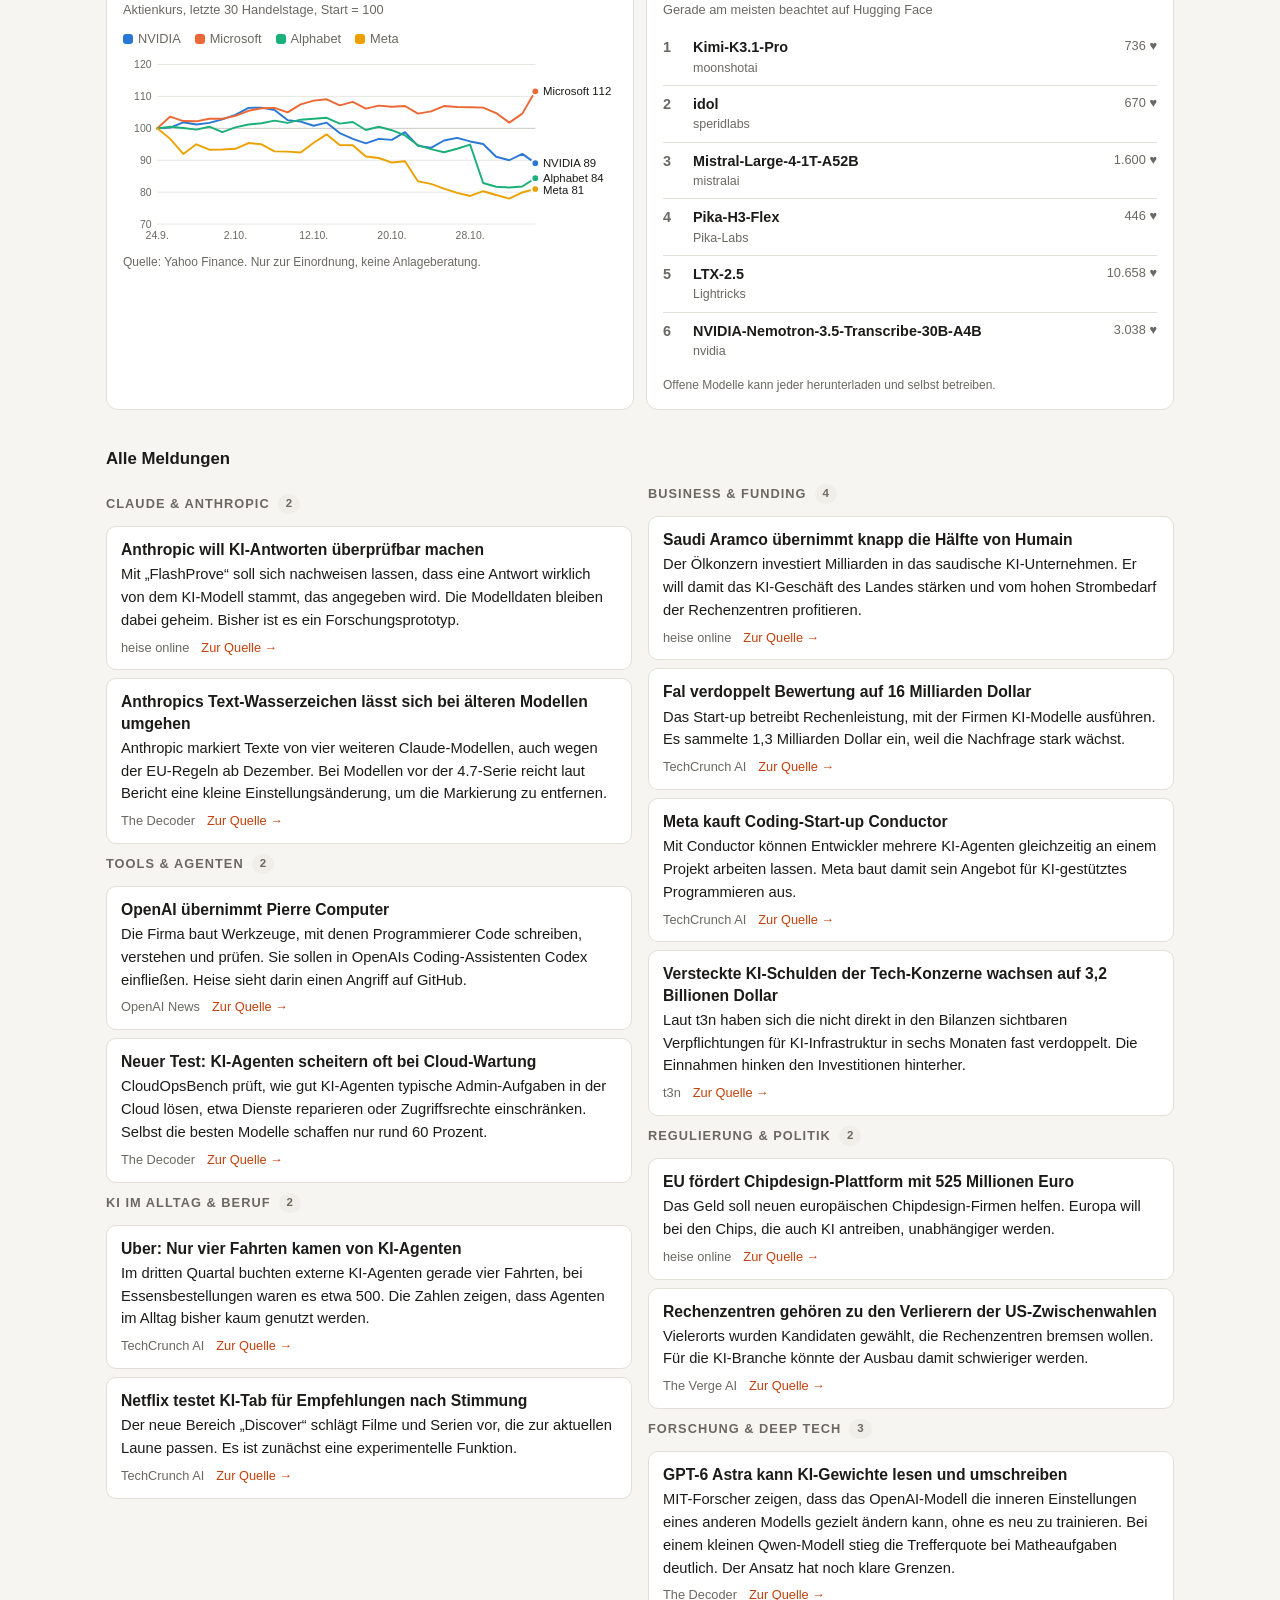
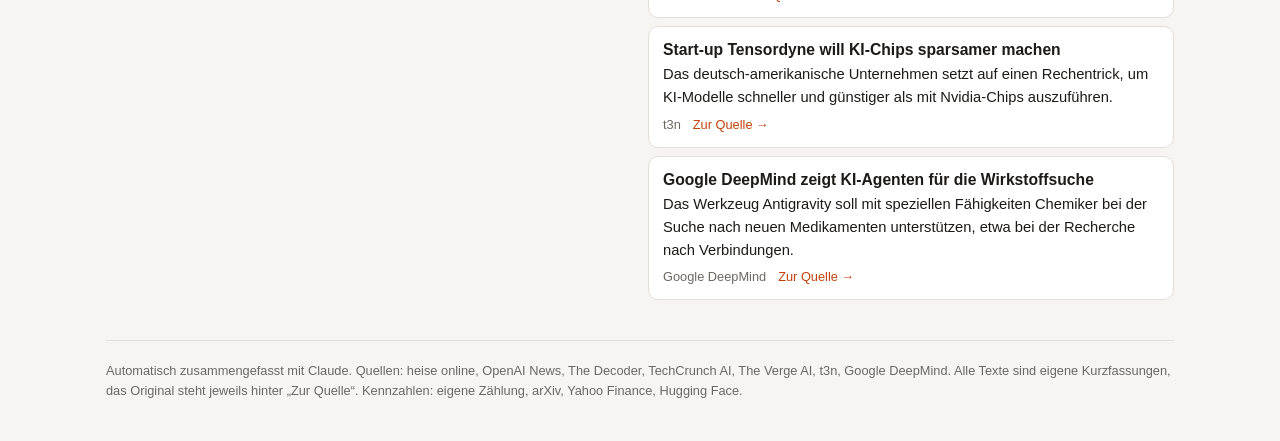
==== commit 658e1d7e: "seite: 2026-11-05" ====
--- a/index.html
+++ b/index.html
@@ -5,7 +5,7 @@
 <meta name="viewport" content="width=device-width, initial-scale=1">
 <meta name="description" content="Die wichtigsten Neuigkeiten aus der KI-Welt, jeden Morgen kurz auf Deutsch">
 <meta name="color-scheme" content="light dark">
-<title>KI-News · Mi., 04.11.2026</title>
+<title>KI-News · Do., 05.11.2026</title>
 <link rel="stylesheet" href="assets/style.css">
 <link rel="icon" href="data:image/svg+xml,<svg xmlns='http://www.w3.org/2000/svg' viewBox='0 0 100 100'><text y='.9em' font-size='90'>📰</text></svg>">
 </head>
@@ -13,9 +13,9 @@
 <div class="wrap">
   <header>
     <div class="kicker">KI-News</div>
-    <h1>Mittwoch, 4. November 2026</h1>
-    <div class="sub">14 Meldungen aus 3 Quellen</div>
-    <nav class="nav"><a href="archive/">Archiv</a></nav>
+    <h1>Donnerstag, 5. November 2026</h1>
+    <div class="sub">18 Meldungen aus 7 Quellen</div>
+    <nav class="nav"><a href="archive/2026-11-04.html">← Vortag</a><a href="archive/">Archiv</a></nav>
     <div class="vorlesen" id="vorlesen" hidden>
       <button type="button" data-play>🔊 Vorlesen</button>
       <button type="button" data-stop hidden>⏹ Stopp</button>
@@ -23,21 +23,21 @@
     </div>
   </header>
 
-  <div class="tiles"><div class="tile"><div class="tile-l">Meldungen heute</div><div class="tile-v">14</div><div class="tile-n">erste Ausgabe</div></div><div class="tile"><div class="tile-l">Quellen heute</div><div class="tile-v">3</div></div><div class="tile"><div class="tile-l">Neue KI-Paper</div><div class="tile-v">264</div><div class="tile-n">arXiv, 05.11.</div></div><div class="tile"><div class="tile-l">NVIDIA, 30 Tage</div><div class="tile-v">−10,9 %</div><div class="tile-n">Kurs im Vergleich zu vor 30 Handelstagen</div></div></div>
+  <div class="tiles"><div class="tile"><div class="tile-l">Meldungen heute</div><div class="tile-v">18</div><div class="tile-n">Ø vorher 14,0</div></div><div class="tile"><div class="tile-l">Quellen heute</div><div class="tile-v">7</div></div><div class="tile"><div class="tile-l">Neue KI-Paper</div><div class="tile-v">264</div><div class="tile-n">arXiv, 05.11.</div></div><div class="tile"><div class="tile-l">NVIDIA, 30 Tage</div><div class="tile-v">−10,9 %</div><div class="tile-n">Kurs im Vergleich zu vor 30 Handelstagen</div></div></div>
 
-  <div class="intro">Ein Tag der Agenten: Anthropic beschleunigt lange Agenten-Läufe, DeepSeek zeigt eine eigene Agenten-Architektur, und ein neuer Test zeigt, wie weit Agenten bei echter Wirtschaftsarbeit noch zurückliegen.</div>
+  <div class="intro">OpenAI und Anthropic bringen Funktionen für den Alltag im Büro und im Netz, während der Streit um Rechenzentren und KI an Schulen politischer wird.</div>
 
   <h2>Top 3 des Tages</h2>
-  <div class="top"><article class="top-card"><div class="num">1</div><h3>Claude Code verweigert jetzt den Nachbau bekannter Spiele</h3><p>Nach einer Welle von Klonen bekannter Videospiele hat Anthropic Claude Code neue Grenzen gesetzt. Nutzer berichten, dass Opus 5.5 zusätzlich manche Reverse-Engineering-Aufgaben ablehnt. Wer Claude Code für Analyse fremder Software nutzt, sollte mit mehr Ablehnungen rechnen.</p><div class="meta"><span class="tag">Claude &amp; Anthropic</span><span>The Decoder</span><a href="https://the-decoder.de/anthropic-reagiert-auf-klon-welle-und-sperrt-spielenachbauten-in-claude-code/" target="_blank" rel="noopener">Zur Quelle →</a></div></article><article class="top-card"><div class="num">2</div><h3>Anthropic: „Message Threads“ machen lange Agenten-Läufe schneller</h3><p>Mit Message Threads schicken Agenten pro Runde nur noch die neuen Nachrichten statt des ganzen Verlaufs an die API. Bei sehr langen Anfragen kommt die erste Antwort laut Anthropic rund 35 Prozent schneller. Das betrifft vor allem Entwickler, die eigene Agenten über die Claude-API bauen.</p><div class="meta"><span class="tag">Claude &amp; Anthropic</span><span>The Decoder</span><a href="https://the-decoder.de/anthropic-beschleunigt-langlaufende-ki-agenten-mit-neuen-message-threads/" target="_blank" rel="noopener">Zur Quelle →</a></div></article><article class="top-card"><div class="num">3</div><h3>Neuer Test GDPx: Selbst das beste Modell löst nur 12 Prozent</h3><p>SemiAnalysis hat einen Benchmark mit 206 Agenten-Aufgaben aus 11 wirtschaftlich wichtigen Bereichen vorgestellt. Opus 5.5 liegt mit 12 Prozent vorn, Gemini 4 Carbon folgt mit 10,9 Prozent. Der Test zeigt, dass Agenten bei echter, mehrstufiger Facharbeit noch weit von Menschen entfernt sind.</p><div class="meta"><span class="tag">Modelle &amp; Releases</span><span>AINews (Latent Space)</span><a href="https://x.com/SemiAnalysis_/status/2117075900575477855" target="_blank" rel="noopener">Zur Quelle →</a></div></article></div>
+  <div class="top"><article class="top-card"><div class="num">1</div><h3>Claude zeigt Chefs, wie Mitarbeiter die KI nutzen</h3><p>Anthropic bringt „Smart Reports“ für Claude. Unternehmen sehen damit, wofür ihre Teams Claude einsetzen, und können so ihre KI-Kosten besser steuern. Heise weist darauf hin, dass sich damit auch die Leistung einzelner Beschäftigter bewerten lässt. Das ist ein Thema für Betriebsräte und Datenschutz.</p><div class="meta"><span class="tag">Claude &amp; Anthropic</span><span>heise online</span><a href="https://www.heise.de/news/Smart-Reports-Was-Vorgesetzte-ueber-die-Claude-Nutzung-von-Mitarbeitern-erfahren-11511478.html" target="_blank" rel="noopener">Zur Quelle →</a></div></article><article class="top-card"><div class="num">2</div><h3>ChatGPT erstellt jetzt animierte GIFs</h3><p>OpenAI startet das Bildmodell Images 2.6. Es arbeitet schneller und kann Bilder genauer bearbeiten. Neu ist, dass ChatGPT aus einer Beschreibung oder einem Foto ein animiertes GIF macht. Tempo und einzelne Bilder lassen sich anpassen.</p><div class="tipp"><b>Praxis-Tipp:</b> Lade ein Foto hoch und bitte ChatGPT, daraus ein kurzes GIF für eine Präsentation oder Chat-Nachricht zu machen.</div><div class="meta"><span class="tag">Modelle &amp; Releases</span><span>OpenAI News</span><a href="https://openai.com/index/introducing-images-2-6" target="_blank" rel="noopener">Zur Quelle →</a></div></article><article class="top-card"><div class="num">3</div><h3>Google schaltet KI in Schulprodukten ab 2027 standardmäßig ab</h3><p>Schulen sollen künftig selbst entscheiden, ob sie Googles KI-Funktionen nutzen. Wer KI auf Schulgeräten komplett blockiert, verliert laut The Decoder aber auch die Google-Suche, weil beides eng verzahnt ist. Politiker kritisieren das als Druck auf Schulen.</p><div class="meta"><span class="tag">Regulierung &amp; Politik</span><span>The Decoder</span><a href="https://the-decoder.de/wer-googles-ki-in-der-schule-abschaltet-verliert-ab-2027-auch-die-suche/" target="_blank" rel="noopener">Zur Quelle →</a></div></article></div>
 
-  <div class="dash"><section class="panel"><h3>Worüber heute geredet wird</h3><div class="panel-sub">Meldungen je Rubrik, heute</div><svg viewBox="0 0 520 180" class="chart" role="img" aria-label="Balkendiagramm"><text x="158" y="15" class="lab" text-anchor="end" dominant-baseline="central">Modelle &amp; Releases</text><rect x="168" y="0" width="352" height="30" class="hit" data-tip="Modelle &amp; Releases: 2"/><path d="M168,7H369.3333333333333Q373.3333333333333,7 373.3333333333333,11V19Q373.3333333333333,23 369.3333333333333,23H168Z" style="fill:var(--s1)" pointer-events="none"/><text x="379.3333333333333" y="15" class="val" dominant-baseline="central">2</text><text x="158" y="45" class="lab" text-anchor="end" dominant-baseline="central">Claude &amp; Anthropic</text><rect x="168" y="30" width="352" height="30" class="hit" data-tip="Claude &amp; Anthropic: 2"/><path d="M168,37H369.3333333333333Q373.3333333333333,37 373.3333333333333,41V49Q373.3333333333333,53 369.3333333333333,53H168Z" style="fill:var(--s1)" pointer-events="none"/><text x="379.3333333333333" y="45" class="val" dominant-baseline="central">2</text><text x="158" y="75" class="lab" text-anchor="end" dominant-baseline="central">Tools &amp; Agenten</text><rect x="168" y="60" width="352" height="30" class="hit" data-tip="Tools &amp; Agenten: 3"/><path d="M168,67H472Q476,67 476,71V79Q476,83 472,83H168Z" style="fill:var(--s1)" pointer-events="none"/><text x="482" y="75" class="val" dominant-baseline="central">3</text><text x="158" y="105" class="lab" text-anchor="end" dominant-baseline="central">Business &amp; Funding</text><rect x="168" y="90" width="352" height="30" class="hit" data-tip="Business &amp; Funding: 2"/><path d="M168,97H369.3333333333333Q373.3333333333333,97 373.3333333333333,101V109Q373.3333333333333,113 369.3333333333333,113H168Z" style="fill:var(--s1)" pointer-events="none"/><text x="379.3333333333333" y="105" class="val" dominant-baseline="central">2</text><text x="158" y="135" class="lab" text-anchor="end" dominant-baseline="central">Regulierung &amp; Politik</text><rect x="168" y="120" width="352" height="30" class="hit" data-tip="Regulierung &amp; Politik: 2"/><path d="M168,127H369.3333333333333Q373.3333333333333,127 373.3333333333333,131V139Q373.3333333333333,143 369.3333333333333,143H168Z" style="fill:var(--s1)" pointer-events="none"/><text x="379.3333333333333" y="135" class="val" dominant-baseline="central">2</text><text x="158" y="165" class="lab" text-anchor="end" dominant-baseline="central">Forschung &amp; Deep Tech</text><rect x="168" y="150" width="352" height="30" class="hit" data-tip="Forschung &amp; Deep Tech: 3"/><path d="M168,157H472Q476,157 476,161V169Q476,173 472,173H168Z" style="fill:var(--s1)" pointer-events="none"/><text x="482" y="165" class="val" dominant-baseline="central">3</text></svg></section><section class="panel"><h3>Firmen in den Schlagzeilen</h3><div class="panel-sub">Erwähnungen in Meldungen, heute</div><svg viewBox="0 0 520 210" class="chart" role="img" aria-label="Balkendiagramm"><text x="158" y="15" class="lab" text-anchor="end" dominant-baseline="central">Anthropic</text><rect x="168" y="0" width="352" height="30" class="hit" data-tip="Anthropic: 4"/><path d="M168,7H472Q476,7 476,11V19Q476,23 472,23H168Z" style="fill:var(--s2)" pointer-events="none"/><text x="482" y="15" class="val" dominant-baseline="central">4</text><text x="158" y="45" class="lab" text-anchor="end" dominant-baseline="central">OpenAI</text><rect x="168" y="30" width="352" height="30" class="hit" data-tip="OpenAI: 2"/><path d="M168,37H318Q322,37 322,41V49Q322,53 318,53H168Z" style="fill:var(--s2)" pointer-events="none"/><text x="328" y="45" class="val" dominant-baseline="central">2</text><text x="158" y="75" class="lab" text-anchor="end" dominant-baseline="central">Google</text><rect x="168" y="60" width="352" height="30" class="hit" data-tip="Google: 1"/><path d="M168,67H241Q245,67 245,71V79Q245,83 241,83H168Z" style="fill:var(--s2)" pointer-events="none"/><text x="251" y="75" class="val" dominant-baseline="central">1</text><text x="158" y="105" class="lab" text-anchor="end" dominant-baseline="central">Alibaba/Qwen</text><rect x="168" y="90" width="352" height="30" class="hit" data-tip="Alibaba/Qwen: 1"/><path d="M168,97H241Q245,97 245,101V109Q245,113 241,113H168Z" style="fill:var(--s2)" pointer-events="none"/><text x="251" y="105" class="val" dominant-baseline="central">1</text><text x="158" y="135" class="lab" text-anchor="end" dominant-baseline="central">DeepSeek</text><rect x="168" y="120" width="352" height="30" class="hit" data-tip="DeepSeek: 1"/><path d="M168,127H241Q245,127 245,131V139Q245,143 241,143H168Z" style="fill:var(--s2)" pointer-events="none"/><text x="251" y="135" class="val" dominant-baseline="central">1</text><text x="158" y="165" class="lab" text-anchor="end" dominant-baseline="central">Microsoft</text><rect x="168" y="150" width="352" height="30" class="hit" data-tip="Microsoft: 1"/><path d="M168,157H241Q245,157 245,161V169Q245,173 241,173H168Z" style="fill:var(--s2)" pointer-events="none"/><text x="251" y="165" class="val" dominant-baseline="central">1</text><text x="158" y="195" class="lab" text-anchor="end" dominant-baseline="central">Nvidia</text><rect x="168" y="180" width="352" height="30" class="hit" data-tip="Nvidia: 1"/><path d="M168,187H241Q245,187 245,191V199Q245,203 241,203H168Z" style="fill:var(--s2)" pointer-events="none"/><text x="251" y="195" class="val" dominant-baseline="central">1</text></svg><div class="panel-foot">Gezählt wird, ob eine Firma oder ihr Produkt in einer Meldung vorkommt.</div></section><section class="panel"><h3>Wie viel zu KI geforscht wird</h3><div class="panel-sub">Neue Fachartikel pro Tag auf arXiv (KI, maschinelles Lernen, Sprache)</div><svg viewBox="0 0 520 170" class="chart" role="img" aria-label="Säulendiagramm"><line x1="36" x2="516" y1="148" y2="148" class="base"/><text x="30" y="148" class="ax" text-anchor="end" dominant-baseline="central">0</text><line x1="36" x2="516" y1="113" y2="113" class="grid"/><text x="30" y="113" class="ax" text-anchor="end" dominant-baseline="central">100</text><line x1="36" x2="516" y1="78" y2="78" class="grid"/><text x="30" y="78" class="ax" text-anchor="end" dominant-baseline="central">200</text><line x1="36" x2="516" y1="43" y2="43" class="grid"/><text x="30" y="43" class="ax" text-anchor="end" dominant-baseline="central">300</text><line x1="36" x2="516" y1="8" y2="8" class="grid"/><text x="30" y="8" class="ax" text-anchor="end" dominant-baseline="central">400</text><rect x="36" y="8" width="68.57142857142857" height="140" class="hit" data-tip="04.11.: 316 (KI 115, ML 148, Sprache 53)"/><path d="M56.285714285714285,148V41.39999999999999Q56.285714285714285,37.39999999999999 60.285714285714285,37.39999999999999H80.28571428571428Q84.28571428571428,37.39999999999999 84.28571428571428,41.39999999999999V148Z" style="fill:var(--s1)" pointer-events="none"/><text x="70.28571428571428" y="164" class="ax" text-anchor="middle">4.11.</text><rect x="104.57142857142857" y="8" width="68.57142857142857" height="140" class="hit" data-tip="05.11.: 264 (KI 93, ML 110, Sprache 61)"/><path d="M124.85714285714286,148V59.599999999999994Q124.85714285714286,55.599999999999994 128.85714285714286,55.599999999999994H148.85714285714286Q152.85714285714286,55.599999999999994 152.85714285714286,59.599999999999994V148Z" style="fill:var(--s1)" pointer-events="none"/><text x="138.85714285714286" y="164" class="ax" text-anchor="middle">5.11.</text></svg><div class="panel-foot">Die Reihe wächst ab heute jeden Tag um einen Wert.</div></section><section class="panel"><h3>KI-Firmen an der Börse</h3><div class="panel-sub">Aktienkurs, letzte 30 Handelstage, Start = 100</div><div class="legend"><span><i style="background:var(--s1)"></i>NVIDIA</span><span><i style="background:var(--s2)"></i>Microsoft</span><span><i style="background:var(--s3)"></i>Alphabet</span><span><i style="background:var(--s4)"></i>Meta</span></div><svg viewBox="0 0 520 200" class="chart" role="img" aria-label="Liniendiagramm"><line x1="36" x2="434" y1="178" y2="178" class="grid"/><text x="30" y="178" class="ax" text-anchor="end" dominant-baseline="central">70</text><line x1="36" x2="434" y1="144.4" y2="144.4" class="grid"/><text x="30" y="144.4" class="ax" text-anchor="end" dominant-baseline="central">80</text><line x1="36" x2="434" y1="110.8" y2="110.8" class="grid"/><text x="30" y="110.8" class="ax" text-anchor="end" dominant-baseline="central">90</text><line x1="36" x2="434" y1="77.2" y2="77.2" class="base"/><text x="30" y="77.2" class="ax" text-anchor="end" dominant-baseline="central">100</text><line x1="36" x2="434" y1="43.599999999999994" y2="43.599999999999994" class="grid"/><text x="30" y="43.599999999999994" class="ax" text-anchor="end" dominant-baseline="central">110</text><line x1="36" x2="434" y1="10" y2="10" class="grid"/><text x="30" y="10" class="ax" text-anchor="end" dominant-baseline="central">120</text><text x="36" y="194" class="ax" text-anchor="middle">24.9.</text><text x="118.34482758620689" y="194" class="ax" text-anchor="middle">2.10.</text><text x="200.68965517241378" y="194" class="ax" text-anchor="middle">12.10.</text><text x="283.0344827586207" y="194" class="ax" text-anchor="middle">20.10.</text><text x="365.37931034482756" y="194" class="ax" text-anchor="middle">28.10.</text><path d="M36.0,77.2L49.7,76.5L63.4,70.8L77.2,73.2L90.9,71.5L104.6,67.8L118.3,63.1L132.1,55.7L145.8,55.4L159.5,58.0L173.2,68.5L187.0,70.1L200.7,74.5L214.4,71.2L228.1,82.2L241.9,88.3L255.6,93.0L269.3,88.3L283.0,89.3L296.8,81.2L310.5,95.7L324.2,97.7L337.9,90.0L351.7,87.3L365.4,91.0L379.1,93.7L392.8,107.1L406.6,110.8L420.3,104.1L434.0,113.8" class="line" style="stroke:var(--s1)"/><circle cx="434" cy="113.82400000000001" r="4" class="dot" style="fill:var(--s1)"/><path d="M36.0,77.2L49.7,64.8L63.4,69.5L77.2,69.8L90.9,67.1L104.6,67.1L118.3,64.1L132.1,58.7L145.8,56.0L159.5,55.7L173.2,60.4L187.0,52.0L200.7,48.0L214.4,46.6L228.1,53.0L241.9,49.3L255.6,56.4L269.3,53.3L283.0,54.4L296.8,53.7L310.5,61.7L324.2,59.4L337.9,53.7L351.7,54.7L365.4,55.0L379.1,55.4L392.8,61.1L406.6,71.2L420.3,61.7L434.0,38.2" class="line" style="stroke:var(--s2)"/><circle cx="434" cy="38.22400000000002" r="4" class="dot" style="fill:var(--s2)"/><path d="M36.0,77.2L49.7,75.5L63.4,76.9L77.2,78.5L90.9,75.5L104.6,81.2L118.3,76.2L132.1,73.2L145.8,71.8L159.5,69.1L173.2,71.5L187.0,68.1L200.7,67.1L214.4,66.1L228.1,72.2L241.9,70.5L255.6,78.9L269.3,75.5L283.0,79.2L296.8,84.6L310.5,95.0L324.2,99.0L337.9,102.4L351.7,98.7L365.4,94.3L379.1,134.7L392.8,138.7L406.6,139.4L420.3,138.4L434.0,129.6" class="line" style="stroke:var(--s3)"/><circle cx="434" cy="129.61599999999999" r="4" class="dot" style="fill:var(--s3)"/><path d="M36.0,77.2L49.7,88.3L63.4,104.1L77.2,94.0L90.9,99.7L104.6,99.4L118.3,98.7L132.1,92.7L145.8,94.0L159.5,101.4L173.2,101.7L187.0,102.7L200.7,92.3L214.4,83.6L228.1,94.7L241.9,95.0L255.6,106.8L269.3,108.4L283.0,113.2L296.8,111.8L310.5,133.0L324.2,135.7L337.9,140.7L351.7,145.1L365.4,148.4L379.1,143.4L392.8,147.4L406.6,151.1L420.3,144.7L434.0,141.0" class="line" style="stroke:var(--s4)"/><circle cx="434" cy="141.04" r="4" class="dot" style="fill:var(--s4)"/><text x="442" y="38.22400000000002" class="lab" dominant-baseline="central">Microsoft 112</text><text x="442" y="113.82400000000001" class="lab" dominant-baseline="central">NVIDIA 89</text><text x="442" y="129.61599999999999" class="lab" dominant-baseline="central">Alphabet 84</text><text x="442" y="142.61599999999999" class="lab" dominant-baseline="central">Meta 81</text><rect x="29.137931034482758" y="10" width="13.724137931034482" height="168" class="hit" data-x="36" data-tip="24.9.: NVIDIA 100 · Microsoft 100 · Alphabet 100 · Meta 100"/><rect x="42.862068965517246" y="10" width="13.724137931034482" height="168" class="hit" data-x="49.724137931034484" data-tip="25.9.: NVIDIA 100 · Microsoft 104 · Alphabet 101 · Meta 97"/><rect x="56.58620689655173" y="10" width="13.724137931034482" height="168" class="hit" data-x="63.44827586206897" data-tip="28.9.: NVIDIA 102 · Microsoft 102 · Alphabet 100 · Meta 92"/><rect x="70.3103448275862" y="10" width="13.724137931034482" height="168" class="hit" data-x="77.17241379310344" data-tip="29.9.: NVIDIA 101 · Microsoft 102 · Alphabet 100 · Meta 95"/><rect x="84.0344827586207" y="10" width="13.724137931034482" height="168" class="hit" data-x="90.89655172413794" data-tip="30.9.: NVIDIA 102 · Microsoft 103 · Alphabet 101 · Meta 93"/><rect x="97.75862068965517" y="10" width="13.724137931034482" height="168" class="hit" data-x="104.62068965517241" data-tip="1.10.: NVIDIA 103 · Microsoft 103 · Alphabet 99 · Meta 93"/><rect x="111.48275862068965" y="10" width="13.724137931034482" height="168" class="hit" data-x="118.34482758620689" data-tip="2.10.: NVIDIA 104 · Microsoft 104 · Alphabet 100 · Meta 94"/><rect x="125.20689655172416" y="10" width="13.724137931034482" height="168" class="hit" data-x="132.0689655172414" data-tip="5.10.: NVIDIA 106 · Microsoft 106 · Alphabet 101 · Meta 95"/><rect x="138.93103448275863" y="10" width="13.724137931034482" height="168" class="hit" data-x="145.79310344827587" data-tip="6.10.: NVIDIA 107 · Microsoft 106 · Alphabet 102 · Meta 95"/><rect x="152.6551724137931" y="10" width="13.724137931034482" height="168" class="hit" data-x="159.51724137931035" data-tip="7.10.: NVIDIA 106 · Microsoft 106 · Alphabet 102 · Meta 93"/><rect x="166.3793103448276" y="10" width="13.724137931034482" height="168" class="hit" data-x="173.24137931034483" data-tip="8.10.: NVIDIA 103 · Microsoft 105 · Alphabet 102 · Meta 93"/><rect x="180.10344827586206" y="10" width="13.724137931034482" height="168" class="hit" data-x="186.9655172413793" data-tip="9.10.: NVIDIA 102 · Microsoft 108 · Alphabet 103 · Meta 92"/><rect x="193.82758620689654" y="10" width="13.724137931034482" height="168" class="hit" data-x="200.68965517241378" data-tip="12.10.: NVIDIA 101 · Microsoft 109 · Alphabet 103 · Meta 96"/><rect x="207.55172413793105" y="10" width="13.724137931034482" height="168" class="hit" data-x="214.41379310344828" data-tip="13.10.: NVIDIA 102 · Microsoft 109 · Alphabet 103 · Meta 98"/><rect x="221.27586206896552" y="10" width="13.724137931034482" height="168" class="hit" data-x="228.13793103448276" data-tip="14.10.: NVIDIA 99 · Microsoft 107 · Alphabet 102 · Meta 95"/><rect x="235.00000000000003" y="10" width="13.724137931034482" height="168" class="hit" data-x="241.86206896551727" data-tip="15.10.: NVIDIA 97 · Microsoft 108 · Alphabet 102 · Meta 95"/><rect x="248.72413793103448" y="10" width="13.724137931034482" height="168" class="hit" data-x="255.58620689655172" data-tip="16.10.: NVIDIA 95 · Microsoft 106 · Alphabet 100 · Meta 91"/><rect x="262.4482758620689" y="10" width="13.724137931034482" height="168" class="hit" data-x="269.31034482758616" data-tip="19.10.: NVIDIA 97 · Microsoft 107 · Alphabet 101 · Meta 91"/><rect x="276.17241379310343" y="10" width="13.724137931034482" height="168" class="hit" data-x="283.0344827586207" data-tip="20.10.: NVIDIA 96 · Microsoft 107 · Alphabet 99 · Meta 89"/><rect x="289.8965517241379" y="10" width="13.724137931034482" height="168" class="hit" data-x="296.7586206896552" data-tip="21.10.: NVIDIA 99 · Microsoft 107 · Alphabet 98 · Meta 90"/><rect x="303.6206896551724" y="10" width="13.724137931034482" height="168" class="hit" data-x="310.48275862068965" data-tip="22.10.: NVIDIA 95 · Microsoft 105 · Alphabet 95 · Meta 83"/><rect x="317.34482758620686" y="10" width="13.724137931034482" height="168" class="hit" data-x="324.2068965517241" data-tip="23.10.: NVIDIA 94 · Microsoft 105 · Alphabet 94 · Meta 83"/><rect x="331.06896551724134" y="10" width="13.724137931034482" height="168" class="hit" data-x="337.9310344827586" data-tip="26.10.: NVIDIA 96 · Microsoft 107 · Alphabet 93 · Meta 81"/><rect x="344.7931034482759" y="10" width="13.724137931034482" height="168" class="hit" data-x="351.65517241379314" data-tip="27.10.: NVIDIA 97 · Microsoft 107 · Alphabet 94 · Meta 80"/><rect x="358.5172413793103" y="10" width="13.724137931034482" height="168" class="hit" data-x="365.37931034482756" data-tip="28.10.: NVIDIA 96 · Microsoft 107 · Alphabet 95 · Meta 79"/><rect x="372.24137931034477" y="10" width="13.724137931034482" height="168" class="hit" data-x="379.10344827586204" data-tip="29.10.: NVIDIA 95 · Microsoft 107 · Alphabet 83 · Meta 80"/><rect x="385.9655172413793" y="10" width="13.724137931034482" height="168" class="hit" data-x="392.82758620689657" data-tip="30.10.: NVIDIA 91 · Microsoft 105 · Alphabet 82 · Meta 79"/><rect x="399.6896551724138" y="10" width="13.724137931034482" height="168" class="hit" data-x="406.55172413793105" data-tip="2.11.: NVIDIA 90 · Microsoft 102 · Alphabet 82 · Meta 78"/><rect x="413.41379310344826" y="10" width="13.724137931034482" height="168" class="hit" data-x="420.2758620689655" data-tip="3.11.: NVIDIA 92 · Microsoft 105 · Alphabet 82 · Meta 80"/><rect x="427.13793103448273" y="10" width="13.724137931034482" height="168" class="hit" data-x="434" data-tip="4.11.: NVIDIA 89 · Microsoft 112 · Alphabet 84 · Meta 81"/><line class="cross" x1="0" x2="0" y1="10" y2="178" visibility="hidden"/></svg><div class="panel-foot">Quelle: Yahoo Finance. Nur zur Einordnung, keine Anlageberatung.</div></section><section class="panel"><h3>Gefragte offene Modelle</h3><div class="panel-sub">Gerade am meisten beachtet auf Hugging Face</div><ol class="ranklist"><li><a href="https://huggingface.co/nvidia/NVIDIA-Nemotron-3.5-Transcribe-30B-A4B" target="_blank" rel="noopener">NVIDIA-Nemotron-3.5-Transcribe-30B-A4B</a><span>nvidia</span><b>3.026 ♥</b></li><li><a href="https://huggingface.co/moonshotai/Kimi-K3.1-Pro" target="_blank" rel="noopener">Kimi-K3.1-Pro</a><span>moonshotai</span><b>666 ♥</b></li><li><a href="https://huggingface.co/speridlabs/idol" target="_blank" rel="noopener">idol</a><span>speridlabs</span><b>655 ♥</b></li><li><a href="https://huggingface.co/deepseek-ai/DeepSeek-V4.1-Flash-1017" target="_blank" rel="noopener">DeepSeek-V4.1-Flash-1017</a><span>deepseek-ai</span><b>5.307 ♥</b></li><li><a href="https://huggingface.co/mistralai/Mistral-Large-4-1T-A52B" target="_blank" rel="noopener">Mistral-Large-4-1T-A52B</a><span>mistralai</span><b>1.594 ♥</b></li><li><a href="https://huggingface.co/LiquidAI/LFM3-1.7B" target="_blank" rel="noopener">LFM3-1.7B</a><span>LiquidAI</span><b>1.496 ♥</b></li></ol><div class="panel-foot">Offene Modelle kann jeder herunterladen und selbst betreiben.</div></section></div>
+  <div class="dash"><section class="panel"><h3>Worüber heute geredet wird</h3><div class="panel-sub">Meldungen je Rubrik, letzte 2 Ausgaben</div><svg viewBox="0 0 520 210" class="chart" role="img" aria-label="Balkendiagramm"><text x="158" y="15" class="lab" text-anchor="end" dominant-baseline="central">Modelle &amp; Releases</text><rect x="168" y="0" width="352" height="30" class="hit" data-tip="Modelle &amp; Releases: 3"/><path d="M168,7H318Q322,7 322,11V19Q322,23 318,23H168Z" style="fill:var(--s1)" pointer-events="none"/><text x="328" y="15" class="val" dominant-baseline="central">3</text><text x="158" y="45" class="lab" text-anchor="end" dominant-baseline="central">Claude &amp; Anthropic</text><rect x="168" y="30" width="352" height="30" class="hit" data-tip="Claude &amp; Anthropic: 5"/><path d="M168,37H420.6666666666667Q424.6666666666667,37 424.6666666666667,41V49Q424.6666666666667,53 420.6666666666667,53H168Z" style="fill:var(--s1)" pointer-events="none"/><text x="430.6666666666667" y="45" class="val" dominant-baseline="central">5</text><text x="158" y="75" class="lab" text-anchor="end" dominant-baseline="central">Tools &amp; Agenten</text><rect x="168" y="60" width="352" height="30" class="hit" data-tip="Tools &amp; Agenten: 5"/><path d="M168,67H420.6666666666667Q424.6666666666667,67 424.6666666666667,71V79Q424.6666666666667,83 420.6666666666667,83H168Z" style="fill:var(--s1)" pointer-events="none"/><text x="430.6666666666667" y="75" class="val" dominant-baseline="central">5</text><text x="158" y="105" class="lab" text-anchor="end" dominant-baseline="central">KI im Alltag &amp; Beruf</text><rect x="168" y="90" width="352" height="30" class="hit" data-tip="KI im Alltag &amp; Beruf: 2"/><path d="M168,97H266.66666666666663Q270.66666666666663,97 270.66666666666663,101V109Q270.66666666666663,113 266.66666666666663,113H168Z" style="fill:var(--s1)" pointer-events="none"/><text x="276.66666666666663" y="105" class="val" dominant-baseline="central">2</text><text x="158" y="135" class="lab" text-anchor="end" dominant-baseline="central">Business &amp; Funding</text><rect x="168" y="120" width="352" height="30" class="hit" data-tip="Business &amp; Funding: 6"/><path d="M168,127H472Q476,127 476,131V139Q476,143 472,143H168Z" style="fill:var(--s1)" pointer-events="none"/><text x="482" y="135" class="val" dominant-baseline="central">6</text><text x="158" y="165" class="lab" text-anchor="end" dominant-baseline="central">Regulierung &amp; Politik</text><rect x="168" y="150" width="352" height="30" class="hit" data-tip="Regulierung &amp; Politik: 5"/><path d="M168,157H420.6666666666667Q424.6666666666667,157 424.6666666666667,161V169Q424.6666666666667,173 420.6666666666667,173H168Z" style="fill:var(--s1)" pointer-events="none"/><text x="430.6666666666667" y="165" class="val" dominant-baseline="central">5</text><text x="158" y="195" class="lab" text-anchor="end" dominant-baseline="central">Forschung &amp; Deep Tech</text><rect x="168" y="180" width="352" height="30" class="hit" data-tip="Forschung &amp; Deep Tech: 6"/><path d="M168,187H472Q476,187 476,191V199Q476,203 472,203H168Z" style="fill:var(--s1)" pointer-events="none"/><text x="482" y="195" class="val" dominant-baseline="central">6</text></svg></section><section class="panel"><h3>Firmen in den Schlagzeilen</h3><div class="panel-sub">Erwähnungen in Meldungen, letzte 2 Ausgaben</div><svg viewBox="0 0 520 240" class="chart" role="img" aria-label="Balkendiagramm"><text x="158" y="15" class="lab" text-anchor="end" dominant-baseline="central">Anthropic</text><rect x="168" y="0" width="352" height="30" class="hit" data-tip="Anthropic: 7"/><path d="M168,7H472Q476,7 476,11V19Q476,23 472,23H168Z" style="fill:var(--s2)" pointer-events="none"/><text x="482" y="15" class="val" dominant-baseline="central">7</text><text x="158" y="45" class="lab" text-anchor="end" dominant-baseline="central">OpenAI</text><rect x="168" y="30" width="352" height="30" class="hit" data-tip="OpenAI: 5"/><path d="M168,37H384Q388,37 388,41V49Q388,53 384,53H168Z" style="fill:var(--s2)" pointer-events="none"/><text x="394" y="45" class="val" dominant-baseline="central">5</text><text x="158" y="75" class="lab" text-anchor="end" dominant-baseline="central">Google</text><rect x="168" y="60" width="352" height="30" class="hit" data-tip="Google: 3"/><path d="M168,67H296Q300,67 300,71V79Q300,83 296,83H168Z" style="fill:var(--s2)" pointer-events="none"/><text x="306" y="75" class="val" dominant-baseline="central">3</text><text x="158" y="105" class="lab" text-anchor="end" dominant-baseline="central">Alibaba/Qwen</text><rect x="168" y="90" width="352" height="30" class="hit" data-tip="Alibaba/Qwen: 2"/><path d="M168,97H252Q256,97 256,101V109Q256,113 252,113H168Z" style="fill:var(--s2)" pointer-events="none"/><text x="262" y="105" class="val" dominant-baseline="central">2</text><text x="158" y="135" class="lab" text-anchor="end" dominant-baseline="central">Nvidia</text><rect x="168" y="120" width="352" height="30" class="hit" data-tip="Nvidia: 2"/><path d="M168,127H252Q256,127 256,131V139Q256,143 252,143H168Z" style="fill:var(--s2)" pointer-events="none"/><text x="262" y="135" class="val" dominant-baseline="central">2</text><text x="158" y="165" class="lab" text-anchor="end" dominant-baseline="central">DeepSeek</text><rect x="168" y="150" width="352" height="30" class="hit" data-tip="DeepSeek: 1"/><path d="M168,157H208Q212,157 212,161V169Q212,173 208,173H168Z" style="fill:var(--s2)" pointer-events="none"/><text x="218" y="165" class="val" dominant-baseline="central">1</text><text x="158" y="195" class="lab" text-anchor="end" dominant-baseline="central">Microsoft</text><rect x="168" y="180" width="352" height="30" class="hit" data-tip="Microsoft: 1"/><path d="M168,187H208Q212,187 212,191V199Q212,203 208,203H168Z" style="fill:var(--s2)" pointer-events="none"/><text x="218" y="195" class="val" dominant-baseline="central">1</text><text x="158" y="225" class="lab" text-anchor="end" dominant-baseline="central">Meta</text><rect x="168" y="210" width="352" height="30" class="hit" data-tip="Meta: 1"/><path d="M168,217H208Q212,217 212,221V229Q212,233 208,233H168Z" style="fill:var(--s2)" pointer-events="none"/><text x="218" y="225" class="val" dominant-baseline="central">1</text></svg><div class="panel-foot">Gezählt wird, ob eine Firma oder ihr Produkt in einer Meldung vorkommt.</div></section><section class="panel"><h3>Meldungen pro Tag</h3><div class="panel-sub">Anzahl ausgewählter Meldungen je Ausgabe</div><svg viewBox="0 0 520 170" class="chart" role="img" aria-label="Säulendiagramm"><line x1="36" x2="516" y1="148" y2="148" class="base"/><text x="30" y="148" class="ax" text-anchor="end" dominant-baseline="central">0</text><line x1="36" x2="516" y1="113" y2="113" class="grid"/><text x="30" y="113" class="ax" text-anchor="end" dominant-baseline="central">5</text><line x1="36" x2="516" y1="78" y2="78" class="grid"/><text x="30" y="78" class="ax" text-anchor="end" dominant-baseline="central">10</text><line x1="36" x2="516" y1="43" y2="43" class="grid"/><text x="30" y="43" class="ax" text-anchor="end" dominant-baseline="central">15</text><line x1="36" x2="516" y1="8" y2="8" class="grid"/><text x="30" y="8" class="ax" text-anchor="end" dominant-baseline="central">20</text><rect x="36" y="8" width="68.57142857142857" height="140" class="hit" data-tip="4.11.: 14"/><path d="M56.285714285714285,148V54Q56.285714285714285,50 60.285714285714285,50H80.28571428571428Q84.28571428571428,50 84.28571428571428,54V148Z" style="fill:var(--s1)" pointer-events="none"/><text x="70.28571428571428" y="164" class="ax" text-anchor="middle">4.11.</text><rect x="104.57142857142857" y="8" width="68.57142857142857" height="140" class="hit" data-tip="5.11.: 18"/><path d="M124.85714285714286,148V26Q124.85714285714286,22 128.85714285714286,22H148.85714285714286Q152.85714285714286,22 152.85714285714286,26V148Z" style="fill:var(--s1)" pointer-events="none"/><text x="138.85714285714286" y="164" class="ax" text-anchor="middle">5.11.</text></svg></section><section class="panel"><h3>Wie viel zu KI geforscht wird</h3><div class="panel-sub">Neue Fachartikel pro Tag auf arXiv (KI, maschinelles Lernen, Sprache)</div><svg viewBox="0 0 520 170" class="chart" role="img" aria-label="Säulendiagramm"><line x1="36" x2="516" y1="148" y2="148" class="base"/><text x="30" y="148" class="ax" text-anchor="end" dominant-baseline="central">0</text><line x1="36" x2="516" y1="113" y2="113" class="grid"/><text x="30" y="113" class="ax" text-anchor="end" dominant-baseline="central">100</text><line x1="36" x2="516" y1="78" y2="78" class="grid"/><text x="30" y="78" class="ax" text-anchor="end" dominant-baseline="central">200</text><line x1="36" x2="516" y1="43" y2="43" class="grid"/><text x="30" y="43" class="ax" text-anchor="end" dominant-baseline="central">300</text><line x1="36" x2="516" y1="8" y2="8" class="grid"/><text x="30" y="8" class="ax" text-anchor="end" dominant-baseline="central">400</text><rect x="36" y="8" width="68.57142857142857" height="140" class="hit" data-tip="04.11.: 316 (KI 115, ML 148, Sprache 53)"/><path d="M56.285714285714285,148V41.39999999999999Q56.285714285714285,37.39999999999999 60.285714285714285,37.39999999999999H80.28571428571428Q84.28571428571428,37.39999999999999 84.28571428571428,41.39999999999999V148Z" style="fill:var(--s1)" pointer-events="none"/><text x="70.28571428571428" y="164" class="ax" text-anchor="middle">4.11.</text><rect x="104.57142857142857" y="8" width="68.57142857142857" height="140" class="hit" data-tip="05.11.: 264 (KI 93, ML 110, Sprache 61)"/><path d="M124.85714285714286,148V59.599999999999994Q124.85714285714286,55.599999999999994 128.85714285714286,55.599999999999994H148.85714285714286Q152.85714285714286,55.599999999999994 152.85714285714286,59.599999999999994V148Z" style="fill:var(--s1)" pointer-events="none"/><text x="138.85714285714286" y="164" class="ax" text-anchor="middle">5.11.</text></svg><div class="panel-foot">Die Reihe wächst ab heute jeden Tag um einen Wert.</div></section><section class="panel"><h3>KI-Firmen an der Börse</h3><div class="panel-sub">Aktienkurs, letzte 30 Handelstage, Start = 100</div><div class="legend"><span><i style="background:var(--s1)"></i>NVIDIA</span><span><i style="background:var(--s2)"></i>Microsoft</span><span><i style="background:var(--s3)"></i>Alphabet</span><span><i style="background:var(--s4)"></i>Meta</span></div><svg viewBox="0 0 520 200" class="chart" role="img" aria-label="Liniendiagramm"><line x1="36" x2="434" y1="178" y2="178" class="grid"/><text x="30" y="178" class="ax" text-anchor="end" dominant-baseline="central">70</text><line x1="36" x2="434" y1="144.4" y2="144.4" class="grid"/><text x="30" y="144.4" class="ax" text-anchor="end" dominant-baseline="central">80</text><line x1="36" x2="434" y1="110.8" y2="110.8" class="grid"/><text x="30" y="110.8" class="ax" text-anchor="end" dominant-baseline="central">90</text><line x1="36" x2="434" y1="77.2" y2="77.2" class="base"/><text x="30" y="77.2" class="ax" text-anchor="end" dominant-baseline="central">100</text><line x1="36" x2="434" y1="43.599999999999994" y2="43.599999999999994" class="grid"/><text x="30" y="43.599999999999994" class="ax" text-anchor="end" dominant-baseline="central">110</text><line x1="36" x2="434" y1="10" y2="10" class="grid"/><text x="30" y="10" class="ax" text-anchor="end" dominant-baseline="central">120</text><text x="36" y="194" class="ax" text-anchor="middle">24.9.</text><text x="118.34482758620689" y="194" class="ax" text-anchor="middle">2.10.</text><text x="200.68965517241378" y="194" class="ax" text-anchor="middle">12.10.</text><text x="283.0344827586207" y="194" class="ax" text-anchor="middle">20.10.</text><text x="365.37931034482756" y="194" class="ax" text-anchor="middle">28.10.</text><path d="M36.0,77.2L49.7,76.5L63.4,70.8L77.2,73.2L90.9,71.5L104.6,67.8L118.3,63.1L132.1,55.7L145.8,55.4L159.5,58.0L173.2,68.5L187.0,70.1L200.7,74.5L214.4,71.2L228.1,82.2L241.9,88.3L255.6,93.0L269.3,88.3L283.0,89.3L296.8,81.2L310.5,95.7L324.2,97.7L337.9,90.0L351.7,87.3L365.4,91.0L379.1,93.7L392.8,107.1L406.6,110.8L420.3,104.1L434.0,113.8" class="line" style="stroke:var(--s1)"/><circle cx="434" cy="113.82400000000001" r="4" class="dot" style="fill:var(--s1)"/><path d="M36.0,77.2L49.7,64.8L63.4,69.5L77.2,69.8L90.9,67.1L104.6,67.1L118.3,64.1L132.1,58.7L145.8,56.0L159.5,55.7L173.2,60.4L187.0,52.0L200.7,48.0L214.4,46.6L228.1,53.0L241.9,49.3L255.6,56.4L269.3,53.3L283.0,54.4L296.8,53.7L310.5,61.7L324.2,59.4L337.9,53.7L351.7,54.7L365.4,55.0L379.1,55.4L392.8,61.1L406.6,71.2L420.3,61.7L434.0,38.2" class="line" style="stroke:var(--s2)"/><circle cx="434" cy="38.22400000000002" r="4" class="dot" style="fill:var(--s2)"/><path d="M36.0,77.2L49.7,75.5L63.4,76.9L77.2,78.5L90.9,75.5L104.6,81.2L118.3,76.2L132.1,73.2L145.8,71.8L159.5,69.1L173.2,71.5L187.0,68.1L200.7,67.1L214.4,66.1L228.1,72.2L241.9,70.5L255.6,78.9L269.3,75.5L283.0,79.2L296.8,84.6L310.5,95.0L324.2,99.0L337.9,102.4L351.7,98.7L365.4,94.3L379.1,134.7L392.8,138.7L406.6,139.4L420.3,138.4L434.0,129.6" class="line" style="stroke:var(--s3)"/><circle cx="434" cy="129.61599999999999" r="4" class="dot" style="fill:var(--s3)"/><path d="M36.0,77.2L49.7,88.3L63.4,104.1L77.2,94.0L90.9,99.7L104.6,99.4L118.3,98.7L132.1,92.7L145.8,94.0L159.5,101.4L173.2,101.7L187.0,102.7L200.7,92.3L214.4,83.6L228.1,94.7L241.9,95.0L255.6,106.8L269.3,108.4L283.0,113.2L296.8,111.8L310.5,133.0L324.2,135.7L337.9,140.7L351.7,145.1L365.4,148.4L379.1,143.4L392.8,147.4L406.6,151.1L420.3,144.7L434.0,141.0" class="line" style="stroke:var(--s4)"/><circle cx="434" cy="141.04" r="4" class="dot" style="fill:var(--s4)"/><text x="442" y="38.22400000000002" class="lab" dominant-baseline="central">Microsoft 112</text><text x="442" y="113.82400000000001" class="lab" dominant-baseline="central">NVIDIA 89</text><text x="442" y="129.61599999999999" class="lab" dominant-baseline="central">Alphabet 84</text><text x="442" y="142.61599999999999" class="lab" dominant-baseline="central">Meta 81</text><rect x="29.137931034482758" y="10" width="13.724137931034482" height="168" class="hit" data-x="36" data-tip="24.9.: NVIDIA 100 · Microsoft 100 · Alphabet 100 · Meta 100"/><rect x="42.862068965517246" y="10" width="13.724137931034482" height="168" class="hit" data-x="49.724137931034484" data-tip="25.9.: NVIDIA 100 · Microsoft 104 · Alphabet 101 · Meta 97"/><rect x="56.58620689655173" y="10" width="13.724137931034482" height="168" class="hit" data-x="63.44827586206897" data-tip="28.9.: NVIDIA 102 · Microsoft 102 · Alphabet 100 · Meta 92"/><rect x="70.3103448275862" y="10" width="13.724137931034482" height="168" class="hit" data-x="77.17241379310344" data-tip="29.9.: NVIDIA 101 · Microsoft 102 · Alphabet 100 · Meta 95"/><rect x="84.0344827586207" y="10" width="13.724137931034482" height="168" class="hit" data-x="90.89655172413794" data-tip="30.9.: NVIDIA 102 · Microsoft 103 · Alphabet 101 · Meta 93"/><rect x="97.75862068965517" y="10" width="13.724137931034482" height="168" class="hit" data-x="104.62068965517241" data-tip="1.10.: NVIDIA 103 · Microsoft 103 · Alphabet 99 · Meta 93"/><rect x="111.48275862068965" y="10" width="13.724137931034482" height="168" class="hit" data-x="118.34482758620689" data-tip="2.10.: NVIDIA 104 · Microsoft 104 · Alphabet 100 · Meta 94"/><rect x="125.20689655172416" y="10" width="13.724137931034482" height="168" class="hit" data-x="132.0689655172414" data-tip="5.10.: NVIDIA 106 · Microsoft 106 · Alphabet 101 · Meta 95"/><rect x="138.93103448275863" y="10" width="13.724137931034482" height="168" class="hit" data-x="145.79310344827587" data-tip="6.10.: NVIDIA 107 · Microsoft 106 · Alphabet 102 · Meta 95"/><rect x="152.6551724137931" y="10" width="13.724137931034482" height="168" class="hit" data-x="159.51724137931035" data-tip="7.10.: NVIDIA 106 · Microsoft 106 · Alphabet 102 · Meta 93"/><rect x="166.3793103448276" y="10" width="13.724137931034482" height="168" class="hit" data-x="173.24137931034483" data-tip="8.10.: NVIDIA 103 · Microsoft 105 · Alphabet 102 · Meta 93"/><rect x="180.10344827586206" y="10" width="13.724137931034482" height="168" class="hit" data-x="186.9655172413793" data-tip="9.10.: NVIDIA 102 · Microsoft 108 · Alphabet 103 · Meta 92"/><rect x="193.82758620689654" y="10" width="13.724137931034482" height="168" class="hit" data-x="200.68965517241378" data-tip="12.10.: NVIDIA 101 · Microsoft 109 · Alphabet 103 · Meta 96"/><rect x="207.55172413793105" y="10" width="13.724137931034482" height="168" class="hit" data-x="214.41379310344828" data-tip="13.10.: NVIDIA 102 · Microsoft 109 · Alphabet 103 · Meta 98"/><rect x="221.27586206896552" y="10" width="13.724137931034482" height="168" class="hit" data-x="228.13793103448276" data-tip="14.10.: NVIDIA 99 · Microsoft 107 · Alphabet 102 · Meta 95"/><rect x="235.00000000000003" y="10" width="13.724137931034482" height="168" class="hit" data-x="241.86206896551727" data-tip="15.10.: NVIDIA 97 · Microsoft 108 · Alphabet 102 · Meta 95"/><rect x="248.72413793103448" y="10" width="13.724137931034482" height="168" class="hit" data-x="255.58620689655172" data-tip="16.10.: NVIDIA 95 · Microsoft 106 · Alphabet 100 · Meta 91"/><rect x="262.4482758620689" y="10" width="13.724137931034482" height="168" class="hit" data-x="269.31034482758616" data-tip="19.10.: NVIDIA 97 · Microsoft 107 · Alphabet 101 · Meta 91"/><rect x="276.17241379310343" y="10" width="13.724137931034482" height="168" class="hit" data-x="283.0344827586207" data-tip="20.10.: NVIDIA 96 · Microsoft 107 · Alphabet 99 · Meta 89"/><rect x="289.8965517241379" y="10" width="13.724137931034482" height="168" class="hit" data-x="296.7586206896552" data-tip="21.10.: NVIDIA 99 · Microsoft 107 · Alphabet 98 · Meta 90"/><rect x="303.6206896551724" y="10" width="13.724137931034482" height="168" class="hit" data-x="310.48275862068965" data-tip="22.10.: NVIDIA 95 · Microsoft 105 · Alphabet 95 · Meta 83"/><rect x="317.34482758620686" y="10" width="13.724137931034482" height="168" class="hit" data-x="324.2068965517241" data-tip="23.10.: NVIDIA 94 · Microsoft 105 · Alphabet 94 · Meta 83"/><rect x="331.06896551724134" y="10" width="13.724137931034482" height="168" class="hit" data-x="337.9310344827586" data-tip="26.10.: NVIDIA 96 · Microsoft 107 · Alphabet 93 · Meta 81"/><rect x="344.7931034482759" y="10" width="13.724137931034482" height="168" class="hit" data-x="351.65517241379314" data-tip="27.10.: NVIDIA 97 · Microsoft 107 · Alphabet 94 · Meta 80"/><rect x="358.5172413793103" y="10" width="13.724137931034482" height="168" class="hit" data-x="365.37931034482756" data-tip="28.10.: NVIDIA 96 · Microsoft 107 · Alphabet 95 · Meta 79"/><rect x="372.24137931034477" y="10" width="13.724137931034482" height="168" class="hit" data-x="379.10344827586204" data-tip="29.10.: NVIDIA 95 · Microsoft 107 · Alphabet 83 · Meta 80"/><rect x="385.9655172413793" y="10" width="13.724137931034482" height="168" class="hit" data-x="392.82758620689657" data-tip="30.10.: NVIDIA 91 · Microsoft 105 · Alphabet 82 · Meta 79"/><rect x="399.6896551724138" y="10" width="13.724137931034482" height="168" class="hit" data-x="406.55172413793105" data-tip="2.11.: NVIDIA 90 · Microsoft 102 · Alphabet 82 · Meta 78"/><rect x="413.41379310344826" y="10" width="13.724137931034482" height="168" class="hit" data-x="420.2758620689655" data-tip="3.11.: NVIDIA 92 · Microsoft 105 · Alphabet 82 · Meta 80"/><rect x="427.13793103448273" y="10" width="13.724137931034482" height="168" class="hit" data-x="434" data-tip="4.11.: NVIDIA 89 · Microsoft 112 · Alphabet 84 · Meta 81"/><line class="cross" x1="0" x2="0" y1="10" y2="178" visibility="hidden"/></svg><div class="panel-foot">Quelle: Yahoo Finance. Nur zur Einordnung, keine Anlageberatung.</div></section><section class="panel"><h3>Gefragte offene Modelle</h3><div class="panel-sub">Gerade am meisten beachtet auf Hugging Face</div><ol class="ranklist"><li><a href="https://huggingface.co/moonshotai/Kimi-K3.1-Pro" target="_blank" rel="noopener">Kimi-K3.1-Pro</a><span>moonshotai</span><b>736 ♥</b></li><li><a href="https://huggingface.co/speridlabs/idol" target="_blank" rel="noopener">idol</a><span>speridlabs</span><b>670 ♥</b></li><li><a href="https://huggingface.co/mistralai/Mistral-Large-4-1T-A52B" target="_blank" rel="noopener">Mistral-Large-4-1T-A52B</a><span>mistralai</span><b>1.600 ♥</b></li><li><a href="https://huggingface.co/Pika-Labs/Pika-H3-Flex" target="_blank" rel="noopener">Pika-H3-Flex</a><span>Pika-Labs</span><b>446 ♥</b></li><li><a href="https://huggingface.co/Lightricks/LTX-2.5" target="_blank" rel="noopener">LTX-2.5</a><span>Lightricks</span><b>10.658 ♥</b></li><li><a href="https://huggingface.co/nvidia/NVIDIA-Nemotron-3.5-Transcribe-30B-A4B" target="_blank" rel="noopener">NVIDIA-Nemotron-3.5-Transcribe-30B-A4B</a><span>nvidia</span><b>3.038 ♥</b></li></ol><div class="panel-foot">Offene Modelle kann jeder herunterladen und selbst betreiben.</div></section></div>
 
-  <h2 class="alle">Alle Meldungen</h2><div class="rubriken"><section class="rubrik"><h2>Modelle &amp; Releases <span class="n">1</span></h2><article class="item"><h3>Qwen bleibt Open Source</h3><p>Die Qwen-Führung hat Gerüchten widersprochen, künftige Modelle gäbe es nur noch per API: Qwen 4.0 und 5.0 sollen offen bleiben.</p><div class="meta"><span>AINews (Latent Space)</span><a href="https://www.reddit.com/r/LocalLLaMA/comments/1xm28e6/official_statement_qwen_models_will_stick_to_open/" target="_blank" rel="noopener">Zur Quelle →</a></div></article></section><section class="rubrik"><h2>Tools &amp; Agenten <span class="n">3</span></h2><article class="item"><h3>DeepSeek zeigt Architektur für „Super-Agenten“</h3><p>Ein langlebiger Verteiler gibt Arbeit an mehrere isolierte Helfer parallel ab. Im eigenen Test halbierte sich damit die Laufzeit langer Aufgaben fast.</p><div class="meta"><span>AINews (Latent Space)</span><a href="https://x.com/DeepSeekHarness/status/2116857257245987236" target="_blank" rel="noopener">Zur Quelle →</a></div></article><article class="item"><h3>Karpathy baut in zwei Stunden ein Video-Archiv aus Hacker News</h3><p>Mit Claude Code und Opus 5.5 hat Andrej Karpathy 43 Millionen Kommentare nach oft empfohlenen Videos durchsucht und daraus eine Seite mit rund 6.500 Videos gebaut.</p><div class="tipp"><b>Praxis-Tipp:</b> Gutes Beispiel, wie man große Textmengen mit einem Agenten auswertet: erst filtern lassen, dann das Ergebnis als kleine Webseite bauen.</div><div class="meta"><span>AINews (Latent Space)</span><a href="https://x.com/karpathy/status/2116957135661945283" target="_blank" rel="noopener">Zur Quelle →</a></div></article><article class="item"><h3>Hex: kostenlose Diktier-App für Mac, Windows und Linux</h3><p>Ben&#39;s Bites empfiehlt Hex, ein freies Werkzeug, das Sprache direkt in Text umwandelt, in jeder Anwendung.</p><div class="tipp"><b>Praxis-Tipp:</b> Statt Prompts zu tippen, einfach einsprechen. Gerade lange Anweisungen an Claude werden so oft genauer.</div><div class="meta"><span>Ben&#39;s Bites</span><a href="https://www.bensbites.com/p/if-you-feel-behind-right-now-dont" target="_blank" rel="noopener">Zur Quelle →</a></div></article></section><section class="rubrik"><h2>Business &amp; Funding <span class="n">2</span></h2><article class="item"><h3>Goldman Sachs nimmt Tradern die KI-Coding-Tools wieder weg</h3><p>Claude Code und GitHub Copilot dürfen bei Goldman nur noch Entwickler nutzen. Begründung: Produktivität und Risikokontrolle.</p><div class="meta"><span>The Decoder</span><a href="https://the-decoder.de/goldman-sachs-schraenkt-ki-coding-tools-fuer-trader-und-banker-wieder-ein/" target="_blank" rel="noopener">Zur Quelle →</a></div></article><article class="item"><h3>OpenAI vervierfacht die Prämien für Sicherheitslücken</h3><p>Wer Schwachstellen meldet, bekommt deutlich mehr Geld. Parallel startet OpenAI intern einen Sicherheits-Sprint.</p><div class="meta"><span>The Decoder</span><a href="https://the-decoder.de/openai-zahlt-sicherheitsforschern-mehr-und-startet-neuen-security-sprint/" target="_blank" rel="noopener">Zur Quelle →</a></div></article></section><section class="rubrik"><h2>Regulierung &amp; Politik <span class="n">2</span></h2><article class="item"><h3>OpenAI holt früheren US-Heeresminister</h3><p>Dan Driscoll wird Berater bei OpenAI und soll vor allem beim Geschäft mit Militär und Geheimdiensten helfen.</p><div class="meta"><span>The Decoder</span><a href="https://the-decoder.de/openai-holt-frueheren-us-heeresminister-fuer-militaer-und-geheimdienstgeschaeft/" target="_blank" rel="noopener">Zur Quelle →</a></div></article><article class="item"><h3>Nvidia drängt Cloud-Kunden zu weniger China-Geschäft</h3><p>Laut Berichten hat Nvidia einige Cloud-Anbieter gebeten, ihre Geschäfte mit chinesischen Firmen zu verringern.</p><div class="meta"><span>The Decoder</span><a href="https://the-decoder.de/nvidia-draengt-cloud-kunden-zu-weniger-china-geschaeft/" target="_blank" rel="noopener">Zur Quelle →</a></div></article></section><section class="rubrik"><h2>Forschung &amp; Deep Tech <span class="n">3</span></h2><article class="item"><h3>Sprachmodelle verändern direkt die Gewichte anderer Netze</h3><p>Forscher lassen große Modelle die Gewichte eines kleinen Modells gezielt umschreiben. Schon winzige Änderungen hoben dessen Mathe-Ergebnis stark an.</p><div class="meta"><span>AINews (Latent Space)</span><a href="https://rikiyat.github.io/blog/weight-space-programming/" target="_blank" rel="noopener">Zur Quelle →</a></div></article><article class="item"><h3>Stanford: Fast die Hälfte bekannter LLM-Befunde ist veraltet</h3><p>50 oft zitierte Aussagen über Sprachmodelle wurden mit 20 aktuellen Modellen neu getestet. Vor allem Aussagen über Schwächen der Modelle gelten oft nicht mehr.</p><div class="meta"><span>The Decoder</span><a href="https://the-decoder.de/schnelle-ki-entwicklung-fast-die-haelfte-aktueller-llm-befunde-ist-bereits-veraltet/" target="_blank" rel="noopener">Zur Quelle →</a></div></article><article class="item"><h3>KI-Agenten steuern ein Teleskop bei der Suche nach Außerirdischen</h3><p>Beim SETI Institute bedienen Agenten das Allen Telescope Array und werten Funksignale aus. Dabei sollen sie erstmals einen Pulsar in Echtzeit erkannt haben.</p><div class="meta"><span>The Decoder</span><a href="https://the-decoder.de/ki-agenten-steuern-jetzt-ein-teleskop-fuer-die-suche-nach-ausserirdischer-intelligenz/" target="_blank" rel="noopener">Zur Quelle →</a></div></article></section></div>
+  <h2 class="alle">Alle Meldungen</h2><div class="rubriken"><section class="rubrik"><h2>Claude &amp; Anthropic <span class="n">2</span></h2><article class="item"><h3>Anthropic will KI-Antworten überprüfbar machen</h3><p>Mit „FlashProve“ soll sich nachweisen lassen, dass eine Antwort wirklich von dem KI-Modell stammt, das angegeben wird. Die Modelldaten bleiben dabei geheim. Bisher ist es ein Forschungsprototyp.</p><div class="meta"><span>heise online</span><a href="https://www.heise.de/news/Wer-spricht-da-Anthropic-stellt-Identitaetsnachweis-fuer-KI-Modelle-vor-11511036.html" target="_blank" rel="noopener">Zur Quelle →</a></div></article><article class="item"><h3>Anthropics Text-Wasserzeichen lässt sich bei älteren Modellen umgehen</h3><p>Anthropic markiert Texte von vier weiteren Claude-Modellen, auch wegen der EU-Regeln ab Dezember. Bei Modellen vor der 4.7-Serie reicht laut Bericht eine kleine Einstellungsänderung, um die Markierung zu entfernen.</p><div class="meta"><span>The Decoder</span><a href="https://the-decoder.de/anthropic-api-nutzer-koennen-wasserzeichen-bei-aelteren-claude-modellen-leicht-umgehen/" target="_blank" rel="noopener">Zur Quelle →</a></div></article></section><section class="rubrik"><h2>Tools &amp; Agenten <span class="n">2</span></h2><article class="item"><h3>OpenAI übernimmt Pierre Computer</h3><p>Die Firma baut Werkzeuge, mit denen Programmierer Code schreiben, verstehen und prüfen. Sie sollen in OpenAIs Coding-Assistenten Codex einfließen. Heise sieht darin einen Angriff auf GitHub.</p><div class="meta"><span>OpenAI News</span><a href="https://openai.com/index/openai-to-acquire-pierre" target="_blank" rel="noopener">Zur Quelle →</a></div></article><article class="item"><h3>Neuer Test: KI-Agenten scheitern oft bei Cloud-Wartung</h3><p>CloudOpsBench prüft, wie gut KI-Agenten typische Admin-Aufgaben in der Cloud lösen, etwa Dienste reparieren oder Zugriffsrechte einschränken. Selbst die besten Modelle schaffen nur rund 60 Prozent.</p><div class="meta"><span>The Decoder</span><a href="https://the-decoder.de/cloudopsbench-testet-ki-modelle-bei-devops-und-selbst-die-besten-loesen-nur-60-prozent/" target="_blank" rel="noopener">Zur Quelle →</a></div></article></section><section class="rubrik"><h2>KI im Alltag &amp; Beruf <span class="n">2</span></h2><article class="item"><h3>Uber: Nur vier Fahrten kamen von KI-Agenten</h3><p>Im dritten Quartal buchten externe KI-Agenten gerade vier Fahrten, bei Essensbestellungen waren es etwa 500. Die Zahlen zeigen, dass Agenten im Alltag bisher kaum genutzt werden.</p><div class="meta"><span>TechCrunch AI</span><a href="https://techcrunch.com/2026/11/04/almost-no-one-uses-ai-agents-to-book-their-uber-company-says/" target="_blank" rel="noopener">Zur Quelle →</a></div></article><article class="item"><h3>Netflix testet KI-Tab für Empfehlungen nach Stimmung</h3><p>Der neue Bereich „Discover“ schlägt Filme und Serien vor, die zur aktuellen Laune passen. Es ist zunächst eine experimentelle Funktion.</p><div class="meta"><span>TechCrunch AI</span><a href="https://techcrunch.com/2026/11/03/netflixs-new-ai-discover-tab-helps-you-find-something-to-watch-based-on-your-mood/" target="_blank" rel="noopener">Zur Quelle →</a></div></article></section><section class="rubrik"><h2>Business &amp; Funding <span class="n">4</span></h2><article class="item"><h3>Saudi Aramco übernimmt knapp die Hälfte von Humain</h3><p>Der Ölkonzern investiert Milliarden in das saudische KI-Unternehmen. Er will damit das KI-Geschäft des Landes stärken und vom hohen Strombedarf der Rechenzentren profitieren.</p><div class="meta"><span>heise online</span><a href="https://www.heise.de/news/Saudi-Aramco-uebernimmt-knapp-die-Haelfte-des-KI-Unternehmens-Humain-11512647.html" target="_blank" rel="noopener">Zur Quelle →</a></div></article><article class="item"><h3>Fal verdoppelt Bewertung auf 16 Milliarden Dollar</h3><p>Das Start-up betreibt Rechenleistung, mit der Firmen KI-Modelle ausführen. Es sammelte 1,3 Milliarden Dollar ein, weil die Nachfrage stark wächst.</p><div class="meta"><span>TechCrunch AI</span><a href="https://techcrunch.com/2026/11/03/ai-inference-startup-fal-doubles-its-valuation-to-16b-as-demand-surges/" target="_blank" rel="noopener">Zur Quelle →</a></div></article><article class="item"><h3>Meta kauft Coding-Start-up Conductor</h3><p>Mit Conductor können Entwickler mehrere KI-Agenten gleichzeitig an einem Projekt arbeiten lassen. Meta baut damit sein Angebot für KI-gestütztes Programmieren aus.</p><div class="meta"><span>TechCrunch AI</span><a href="https://techcrunch.com/2026/11/04/meta-acquires-ai-coding-startup-conductor/" target="_blank" rel="noopener">Zur Quelle →</a></div></article><article class="item"><h3>Versteckte KI-Schulden der Tech-Konzerne wachsen auf 3,2 Billionen Dollar</h3><p>Laut t3n haben sich die nicht direkt in den Bilanzen sichtbaren Verpflichtungen für KI-Infrastruktur in sechs Monaten fast verdoppelt. Die Einnahmen hinken den Investitionen hinterher.</p><div class="meta"><span>t3n</span><a href="https://t3n.de/news/ki-schulden-tech-konzerne-1771696" target="_blank" rel="noopener">Zur Quelle →</a></div></article></section><section class="rubrik"><h2>Regulierung &amp; Politik <span class="n">2</span></h2><article class="item"><h3>EU fördert Chipdesign-Plattform mit 525 Millionen Euro</h3><p>Das Geld soll neuen europäischen Chipdesign-Firmen helfen. Europa will bei den Chips, die auch KI antreiben, unabhängiger werden.</p><div class="meta"><span>heise online</span><a href="https://www.heise.de/news/Europaeische-Chipdesign-Plattform-EU-investiert-Hunderte-Millionen-11512717.html" target="_blank" rel="noopener">Zur Quelle →</a></div></article><article class="item"><h3>Rechenzentren gehören zu den Verlierern der US-Zwischenwahlen</h3><p>Vielerorts wurden Kandidaten gewählt, die Rechenzentren bremsen wollen. Für die KI-Branche könnte der Ausbau damit schwieriger werden.</p><div class="meta"><span>The Verge AI</span><a href="https://www.theverge.com/policy/1026365/data-centers-midterms-results" target="_blank" rel="noopener">Zur Quelle →</a></div></article></section><section class="rubrik"><h2>Forschung &amp; Deep Tech <span class="n">3</span></h2><article class="item"><h3>GPT-6 Astra kann KI-Gewichte lesen und umschreiben</h3><p>MIT-Forscher zeigen, dass das OpenAI-Modell die inneren Einstellungen eines anderen Modells gezielt ändern kann, ohne es neu zu trainieren. Bei einem kleinen Qwen-Modell stieg die Trefferquote bei Matheaufgaben deutlich. Der Ansatz hat noch klare Grenzen.</p><div class="meta"><span>The Decoder</span><a href="https://the-decoder.de/gpt-6-astra-sieht-die-matrix-fuer-das-sprachmodell-sind-ki-gewichte-lesbarer-code/" target="_blank" rel="noopener">Zur Quelle →</a></div></article><article class="item"><h3>Start-up Tensordyne will KI-Chips sparsamer machen</h3><p>Das deutsch-amerikanische Unternehmen setzt auf einen Rechentrick, um KI-Modelle schneller und günstiger als mit Nvidia-Chips auszuführen.</p><div class="meta"><span>t3n</span><a href="https://t3n.de/news/tensordyne-chip-startup-nvidia-konkurrenz-1771073" target="_blank" rel="noopener">Zur Quelle →</a></div></article><article class="item"><h3>Google DeepMind zeigt KI-Agenten für die Wirkstoffsuche</h3><p>Das Werkzeug Antigravity soll mit speziellen Fähigkeiten Chemiker bei der Suche nach neuen Medikamenten unterstützen, etwa bei der Recherche nach Verbindungen.</p><div class="meta"><span>Google DeepMind</span><a href="https://deepmind.google/blog/agentic-cheminformatics-with-google-antigravity/" target="_blank" rel="noopener">Zur Quelle →</a></div></article></section></div>
 
   
 
   <footer>
-    Automatisch zusammengefasst mit Claude. Quellen: The Decoder, AINews (Latent Space), Ben&#39;s Bites.
+    Automatisch zusammengefasst mit Claude. Quellen: heise online, OpenAI News, The Decoder, TechCrunch AI, The Verge AI, t3n, Google DeepMind.
     Alle Texte sind eigene Kurzfassungen, das Original steht jeweils hinter „Zur Quelle“.
     Kennzahlen: eigene Zählung, arXiv, Yahoo Finance, Hugging Face.
   </footer>
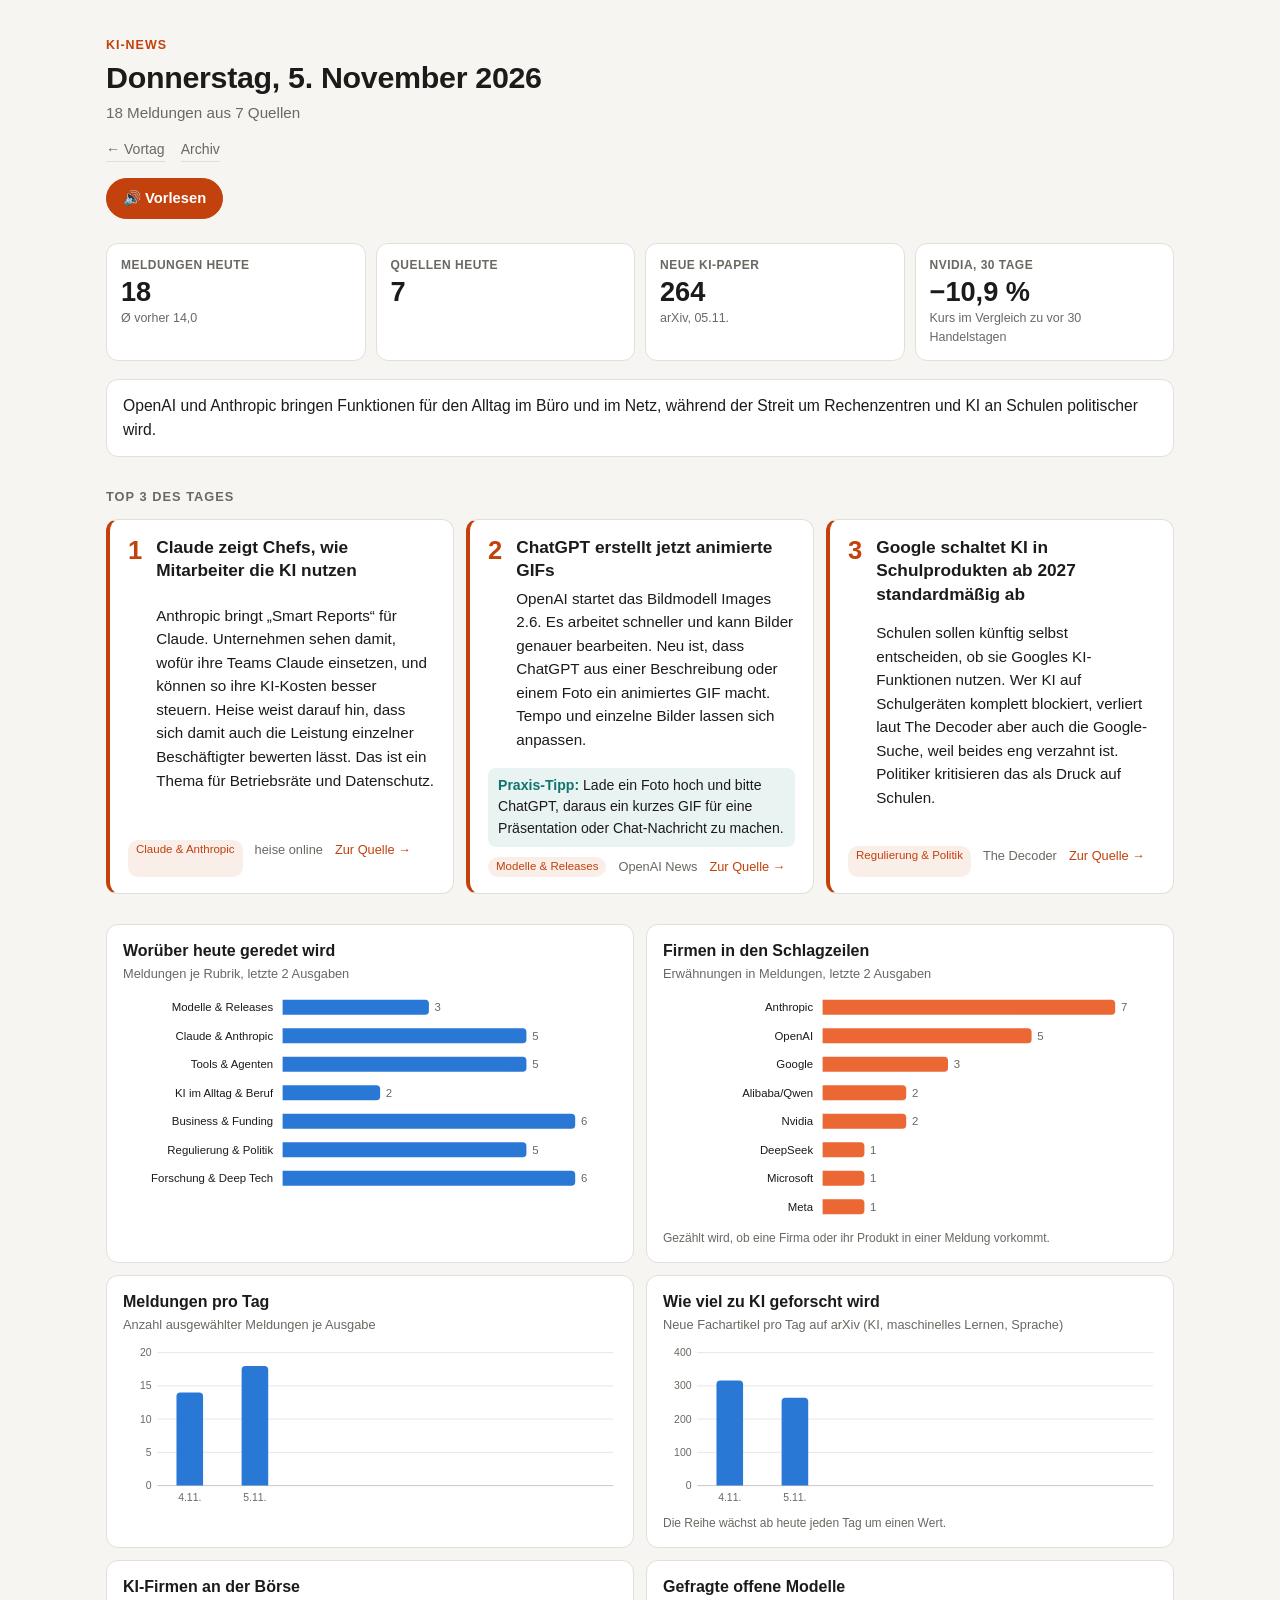
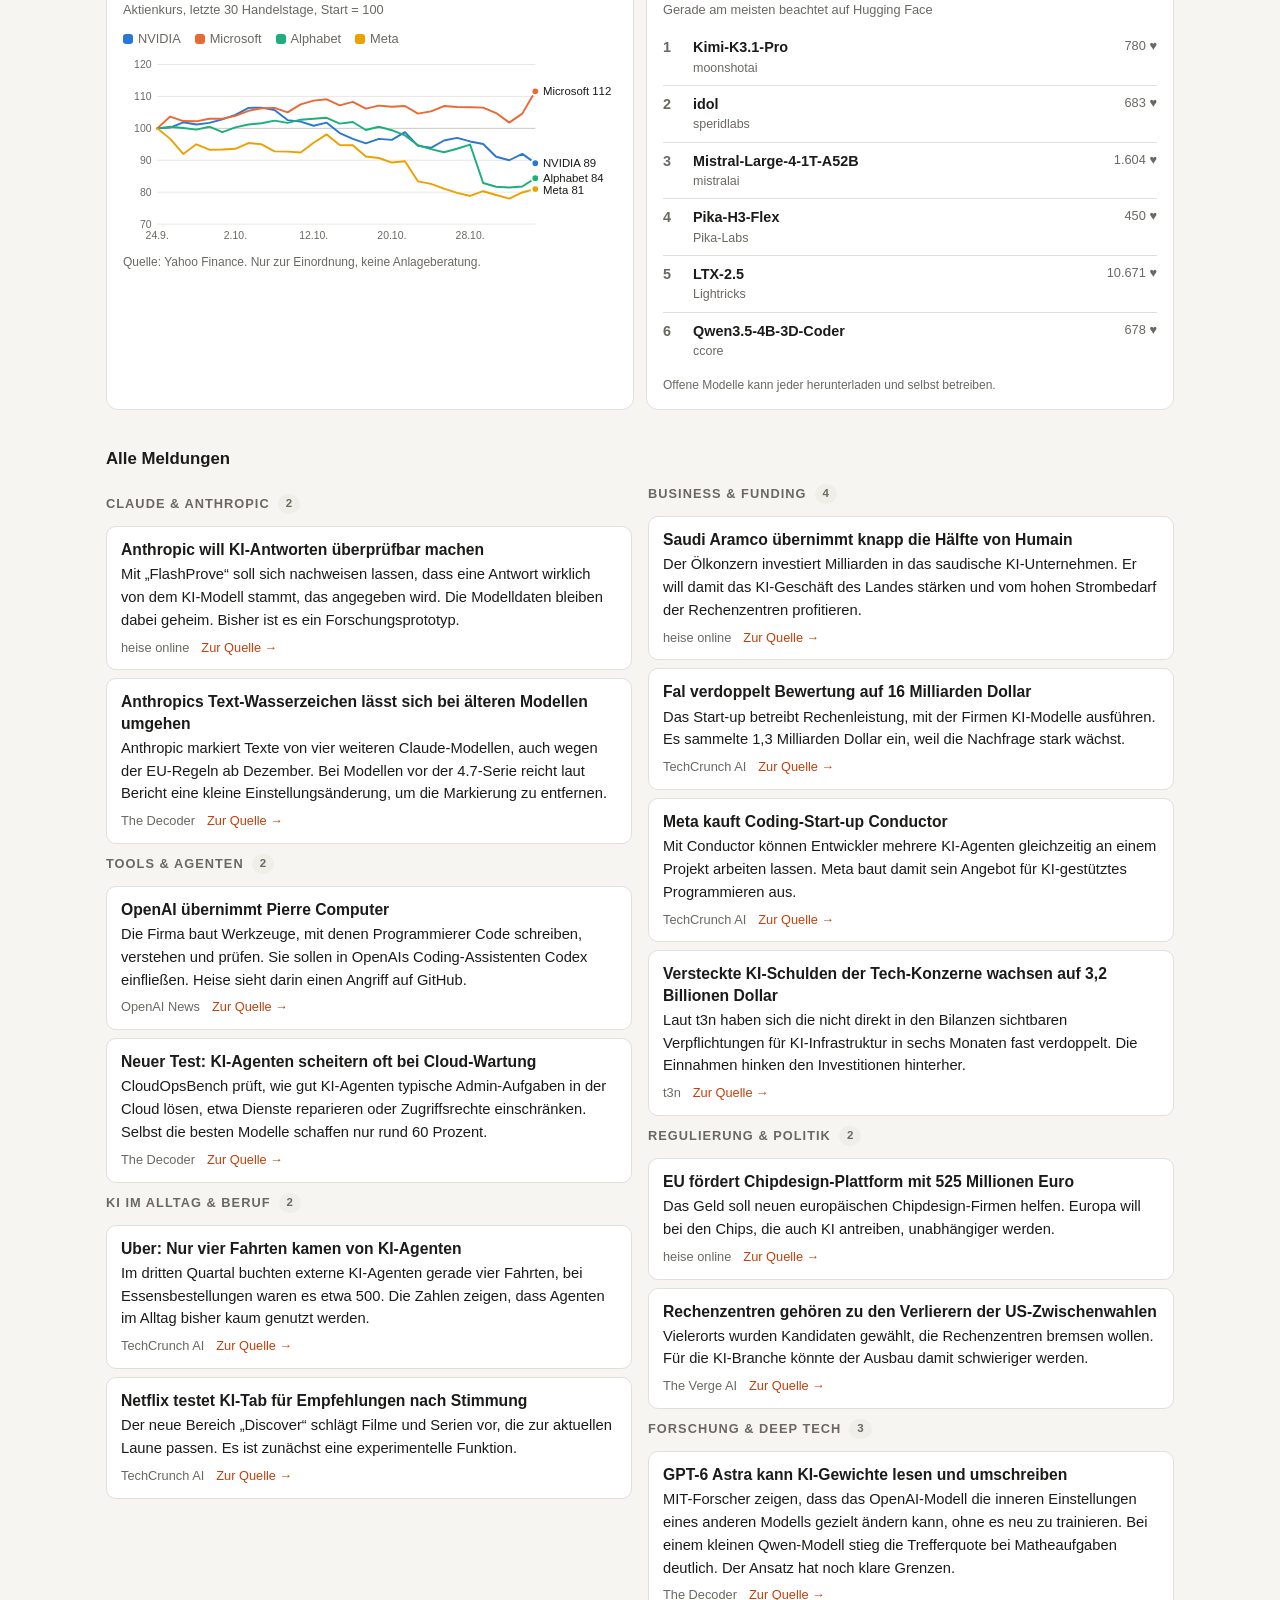
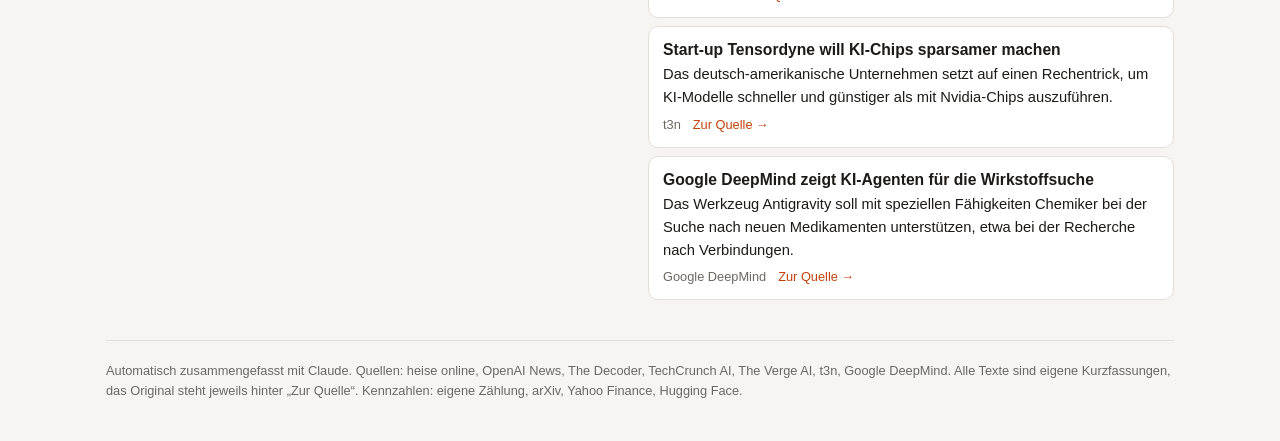
==== commit e059466f: "seite: 2026-11-05" ====
--- a/index.html
+++ b/index.html
@@ -30,7 +30,7 @@
   <h2>Top 3 des Tages</h2>
   <div class="top"><article class="top-card"><div class="num">1</div><h3>Claude zeigt Chefs, wie Mitarbeiter die KI nutzen</h3><p>Anthropic bringt „Smart Reports“ für Claude. Unternehmen sehen damit, wofür ihre Teams Claude einsetzen, und können so ihre KI-Kosten besser steuern. Heise weist darauf hin, dass sich damit auch die Leistung einzelner Beschäftigter bewerten lässt. Das ist ein Thema für Betriebsräte und Datenschutz.</p><div class="meta"><span class="tag">Claude &amp; Anthropic</span><span>heise online</span><a href="https://www.heise.de/news/Smart-Reports-Was-Vorgesetzte-ueber-die-Claude-Nutzung-von-Mitarbeitern-erfahren-11511478.html" target="_blank" rel="noopener">Zur Quelle →</a></div></article><article class="top-card"><div class="num">2</div><h3>ChatGPT erstellt jetzt animierte GIFs</h3><p>OpenAI startet das Bildmodell Images 2.6. Es arbeitet schneller und kann Bilder genauer bearbeiten. Neu ist, dass ChatGPT aus einer Beschreibung oder einem Foto ein animiertes GIF macht. Tempo und einzelne Bilder lassen sich anpassen.</p><div class="tipp"><b>Praxis-Tipp:</b> Lade ein Foto hoch und bitte ChatGPT, daraus ein kurzes GIF für eine Präsentation oder Chat-Nachricht zu machen.</div><div class="meta"><span class="tag">Modelle &amp; Releases</span><span>OpenAI News</span><a href="https://openai.com/index/introducing-images-2-6" target="_blank" rel="noopener">Zur Quelle →</a></div></article><article class="top-card"><div class="num">3</div><h3>Google schaltet KI in Schulprodukten ab 2027 standardmäßig ab</h3><p>Schulen sollen künftig selbst entscheiden, ob sie Googles KI-Funktionen nutzen. Wer KI auf Schulgeräten komplett blockiert, verliert laut The Decoder aber auch die Google-Suche, weil beides eng verzahnt ist. Politiker kritisieren das als Druck auf Schulen.</p><div class="meta"><span class="tag">Regulierung &amp; Politik</span><span>The Decoder</span><a href="https://the-decoder.de/wer-googles-ki-in-der-schule-abschaltet-verliert-ab-2027-auch-die-suche/" target="_blank" rel="noopener">Zur Quelle →</a></div></article></div>
 
-  <div class="dash"><section class="panel"><h3>Worüber heute geredet wird</h3><div class="panel-sub">Meldungen je Rubrik, letzte 2 Ausgaben</div><svg viewBox="0 0 520 210" class="chart" role="img" aria-label="Balkendiagramm"><text x="158" y="15" class="lab" text-anchor="end" dominant-baseline="central">Modelle &amp; Releases</text><rect x="168" y="0" width="352" height="30" class="hit" data-tip="Modelle &amp; Releases: 3"/><path d="M168,7H318Q322,7 322,11V19Q322,23 318,23H168Z" style="fill:var(--s1)" pointer-events="none"/><text x="328" y="15" class="val" dominant-baseline="central">3</text><text x="158" y="45" class="lab" text-anchor="end" dominant-baseline="central">Claude &amp; Anthropic</text><rect x="168" y="30" width="352" height="30" class="hit" data-tip="Claude &amp; Anthropic: 5"/><path d="M168,37H420.6666666666667Q424.6666666666667,37 424.6666666666667,41V49Q424.6666666666667,53 420.6666666666667,53H168Z" style="fill:var(--s1)" pointer-events="none"/><text x="430.6666666666667" y="45" class="val" dominant-baseline="central">5</text><text x="158" y="75" class="lab" text-anchor="end" dominant-baseline="central">Tools &amp; Agenten</text><rect x="168" y="60" width="352" height="30" class="hit" data-tip="Tools &amp; Agenten: 5"/><path d="M168,67H420.6666666666667Q424.6666666666667,67 424.6666666666667,71V79Q424.6666666666667,83 420.6666666666667,83H168Z" style="fill:var(--s1)" pointer-events="none"/><text x="430.6666666666667" y="75" class="val" dominant-baseline="central">5</text><text x="158" y="105" class="lab" text-anchor="end" dominant-baseline="central">KI im Alltag &amp; Beruf</text><rect x="168" y="90" width="352" height="30" class="hit" data-tip="KI im Alltag &amp; Beruf: 2"/><path d="M168,97H266.66666666666663Q270.66666666666663,97 270.66666666666663,101V109Q270.66666666666663,113 266.66666666666663,113H168Z" style="fill:var(--s1)" pointer-events="none"/><text x="276.66666666666663" y="105" class="val" dominant-baseline="central">2</text><text x="158" y="135" class="lab" text-anchor="end" dominant-baseline="central">Business &amp; Funding</text><rect x="168" y="120" width="352" height="30" class="hit" data-tip="Business &amp; Funding: 6"/><path d="M168,127H472Q476,127 476,131V139Q476,143 472,143H168Z" style="fill:var(--s1)" pointer-events="none"/><text x="482" y="135" class="val" dominant-baseline="central">6</text><text x="158" y="165" class="lab" text-anchor="end" dominant-baseline="central">Regulierung &amp; Politik</text><rect x="168" y="150" width="352" height="30" class="hit" data-tip="Regulierung &amp; Politik: 5"/><path d="M168,157H420.6666666666667Q424.6666666666667,157 424.6666666666667,161V169Q424.6666666666667,173 420.6666666666667,173H168Z" style="fill:var(--s1)" pointer-events="none"/><text x="430.6666666666667" y="165" class="val" dominant-baseline="central">5</text><text x="158" y="195" class="lab" text-anchor="end" dominant-baseline="central">Forschung &amp; Deep Tech</text><rect x="168" y="180" width="352" height="30" class="hit" data-tip="Forschung &amp; Deep Tech: 6"/><path d="M168,187H472Q476,187 476,191V199Q476,203 472,203H168Z" style="fill:var(--s1)" pointer-events="none"/><text x="482" y="195" class="val" dominant-baseline="central">6</text></svg></section><section class="panel"><h3>Firmen in den Schlagzeilen</h3><div class="panel-sub">Erwähnungen in Meldungen, letzte 2 Ausgaben</div><svg viewBox="0 0 520 240" class="chart" role="img" aria-label="Balkendiagramm"><text x="158" y="15" class="lab" text-anchor="end" dominant-baseline="central">Anthropic</text><rect x="168" y="0" width="352" height="30" class="hit" data-tip="Anthropic: 7"/><path d="M168,7H472Q476,7 476,11V19Q476,23 472,23H168Z" style="fill:var(--s2)" pointer-events="none"/><text x="482" y="15" class="val" dominant-baseline="central">7</text><text x="158" y="45" class="lab" text-anchor="end" dominant-baseline="central">OpenAI</text><rect x="168" y="30" width="352" height="30" class="hit" data-tip="OpenAI: 5"/><path d="M168,37H384Q388,37 388,41V49Q388,53 384,53H168Z" style="fill:var(--s2)" pointer-events="none"/><text x="394" y="45" class="val" dominant-baseline="central">5</text><text x="158" y="75" class="lab" text-anchor="end" dominant-baseline="central">Google</text><rect x="168" y="60" width="352" height="30" class="hit" data-tip="Google: 3"/><path d="M168,67H296Q300,67 300,71V79Q300,83 296,83H168Z" style="fill:var(--s2)" pointer-events="none"/><text x="306" y="75" class="val" dominant-baseline="central">3</text><text x="158" y="105" class="lab" text-anchor="end" dominant-baseline="central">Alibaba/Qwen</text><rect x="168" y="90" width="352" height="30" class="hit" data-tip="Alibaba/Qwen: 2"/><path d="M168,97H252Q256,97 256,101V109Q256,113 252,113H168Z" style="fill:var(--s2)" pointer-events="none"/><text x="262" y="105" class="val" dominant-baseline="central">2</text><text x="158" y="135" class="lab" text-anchor="end" dominant-baseline="central">Nvidia</text><rect x="168" y="120" width="352" height="30" class="hit" data-tip="Nvidia: 2"/><path d="M168,127H252Q256,127 256,131V139Q256,143 252,143H168Z" style="fill:var(--s2)" pointer-events="none"/><text x="262" y="135" class="val" dominant-baseline="central">2</text><text x="158" y="165" class="lab" text-anchor="end" dominant-baseline="central">DeepSeek</text><rect x="168" y="150" width="352" height="30" class="hit" data-tip="DeepSeek: 1"/><path d="M168,157H208Q212,157 212,161V169Q212,173 208,173H168Z" style="fill:var(--s2)" pointer-events="none"/><text x="218" y="165" class="val" dominant-baseline="central">1</text><text x="158" y="195" class="lab" text-anchor="end" dominant-baseline="central">Microsoft</text><rect x="168" y="180" width="352" height="30" class="hit" data-tip="Microsoft: 1"/><path d="M168,187H208Q212,187 212,191V199Q212,203 208,203H168Z" style="fill:var(--s2)" pointer-events="none"/><text x="218" y="195" class="val" dominant-baseline="central">1</text><text x="158" y="225" class="lab" text-anchor="end" dominant-baseline="central">Meta</text><rect x="168" y="210" width="352" height="30" class="hit" data-tip="Meta: 1"/><path d="M168,217H208Q212,217 212,221V229Q212,233 208,233H168Z" style="fill:var(--s2)" pointer-events="none"/><text x="218" y="225" class="val" dominant-baseline="central">1</text></svg><div class="panel-foot">Gezählt wird, ob eine Firma oder ihr Produkt in einer Meldung vorkommt.</div></section><section class="panel"><h3>Meldungen pro Tag</h3><div class="panel-sub">Anzahl ausgewählter Meldungen je Ausgabe</div><svg viewBox="0 0 520 170" class="chart" role="img" aria-label="Säulendiagramm"><line x1="36" x2="516" y1="148" y2="148" class="base"/><text x="30" y="148" class="ax" text-anchor="end" dominant-baseline="central">0</text><line x1="36" x2="516" y1="113" y2="113" class="grid"/><text x="30" y="113" class="ax" text-anchor="end" dominant-baseline="central">5</text><line x1="36" x2="516" y1="78" y2="78" class="grid"/><text x="30" y="78" class="ax" text-anchor="end" dominant-baseline="central">10</text><line x1="36" x2="516" y1="43" y2="43" class="grid"/><text x="30" y="43" class="ax" text-anchor="end" dominant-baseline="central">15</text><line x1="36" x2="516" y1="8" y2="8" class="grid"/><text x="30" y="8" class="ax" text-anchor="end" dominant-baseline="central">20</text><rect x="36" y="8" width="68.57142857142857" height="140" class="hit" data-tip="4.11.: 14"/><path d="M56.285714285714285,148V54Q56.285714285714285,50 60.285714285714285,50H80.28571428571428Q84.28571428571428,50 84.28571428571428,54V148Z" style="fill:var(--s1)" pointer-events="none"/><text x="70.28571428571428" y="164" class="ax" text-anchor="middle">4.11.</text><rect x="104.57142857142857" y="8" width="68.57142857142857" height="140" class="hit" data-tip="5.11.: 18"/><path d="M124.85714285714286,148V26Q124.85714285714286,22 128.85714285714286,22H148.85714285714286Q152.85714285714286,22 152.85714285714286,26V148Z" style="fill:var(--s1)" pointer-events="none"/><text x="138.85714285714286" y="164" class="ax" text-anchor="middle">5.11.</text></svg></section><section class="panel"><h3>Wie viel zu KI geforscht wird</h3><div class="panel-sub">Neue Fachartikel pro Tag auf arXiv (KI, maschinelles Lernen, Sprache)</div><svg viewBox="0 0 520 170" class="chart" role="img" aria-label="Säulendiagramm"><line x1="36" x2="516" y1="148" y2="148" class="base"/><text x="30" y="148" class="ax" text-anchor="end" dominant-baseline="central">0</text><line x1="36" x2="516" y1="113" y2="113" class="grid"/><text x="30" y="113" class="ax" text-anchor="end" dominant-baseline="central">100</text><line x1="36" x2="516" y1="78" y2="78" class="grid"/><text x="30" y="78" class="ax" text-anchor="end" dominant-baseline="central">200</text><line x1="36" x2="516" y1="43" y2="43" class="grid"/><text x="30" y="43" class="ax" text-anchor="end" dominant-baseline="central">300</text><line x1="36" x2="516" y1="8" y2="8" class="grid"/><text x="30" y="8" class="ax" text-anchor="end" dominant-baseline="central">400</text><rect x="36" y="8" width="68.57142857142857" height="140" class="hit" data-tip="04.11.: 316 (KI 115, ML 148, Sprache 53)"/><path d="M56.285714285714285,148V41.39999999999999Q56.285714285714285,37.39999999999999 60.285714285714285,37.39999999999999H80.28571428571428Q84.28571428571428,37.39999999999999 84.28571428571428,41.39999999999999V148Z" style="fill:var(--s1)" pointer-events="none"/><text x="70.28571428571428" y="164" class="ax" text-anchor="middle">4.11.</text><rect x="104.57142857142857" y="8" width="68.57142857142857" height="140" class="hit" data-tip="05.11.: 264 (KI 93, ML 110, Sprache 61)"/><path d="M124.85714285714286,148V59.599999999999994Q124.85714285714286,55.599999999999994 128.85714285714286,55.599999999999994H148.85714285714286Q152.85714285714286,55.599999999999994 152.85714285714286,59.599999999999994V148Z" style="fill:var(--s1)" pointer-events="none"/><text x="138.85714285714286" y="164" class="ax" text-anchor="middle">5.11.</text></svg><div class="panel-foot">Die Reihe wächst ab heute jeden Tag um einen Wert.</div></section><section class="panel"><h3>KI-Firmen an der Börse</h3><div class="panel-sub">Aktienkurs, letzte 30 Handelstage, Start = 100</div><div class="legend"><span><i style="background:var(--s1)"></i>NVIDIA</span><span><i style="background:var(--s2)"></i>Microsoft</span><span><i style="background:var(--s3)"></i>Alphabet</span><span><i style="background:var(--s4)"></i>Meta</span></div><svg viewBox="0 0 520 200" class="chart" role="img" aria-label="Liniendiagramm"><line x1="36" x2="434" y1="178" y2="178" class="grid"/><text x="30" y="178" class="ax" text-anchor="end" dominant-baseline="central">70</text><line x1="36" x2="434" y1="144.4" y2="144.4" class="grid"/><text x="30" y="144.4" class="ax" text-anchor="end" dominant-baseline="central">80</text><line x1="36" x2="434" y1="110.8" y2="110.8" class="grid"/><text x="30" y="110.8" class="ax" text-anchor="end" dominant-baseline="central">90</text><line x1="36" x2="434" y1="77.2" y2="77.2" class="base"/><text x="30" y="77.2" class="ax" text-anchor="end" dominant-baseline="central">100</text><line x1="36" x2="434" y1="43.599999999999994" y2="43.599999999999994" class="grid"/><text x="30" y="43.599999999999994" class="ax" text-anchor="end" dominant-baseline="central">110</text><line x1="36" x2="434" y1="10" y2="10" class="grid"/><text x="30" y="10" class="ax" text-anchor="end" dominant-baseline="central">120</text><text x="36" y="194" class="ax" text-anchor="middle">24.9.</text><text x="118.34482758620689" y="194" class="ax" text-anchor="middle">2.10.</text><text x="200.68965517241378" y="194" class="ax" text-anchor="middle">12.10.</text><text x="283.0344827586207" y="194" class="ax" text-anchor="middle">20.10.</text><text x="365.37931034482756" y="194" class="ax" text-anchor="middle">28.10.</text><path d="M36.0,77.2L49.7,76.5L63.4,70.8L77.2,73.2L90.9,71.5L104.6,67.8L118.3,63.1L132.1,55.7L145.8,55.4L159.5,58.0L173.2,68.5L187.0,70.1L200.7,74.5L214.4,71.2L228.1,82.2L241.9,88.3L255.6,93.0L269.3,88.3L283.0,89.3L296.8,81.2L310.5,95.7L324.2,97.7L337.9,90.0L351.7,87.3L365.4,91.0L379.1,93.7L392.8,107.1L406.6,110.8L420.3,104.1L434.0,113.8" class="line" style="stroke:var(--s1)"/><circle cx="434" cy="113.82400000000001" r="4" class="dot" style="fill:var(--s1)"/><path d="M36.0,77.2L49.7,64.8L63.4,69.5L77.2,69.8L90.9,67.1L104.6,67.1L118.3,64.1L132.1,58.7L145.8,56.0L159.5,55.7L173.2,60.4L187.0,52.0L200.7,48.0L214.4,46.6L228.1,53.0L241.9,49.3L255.6,56.4L269.3,53.3L283.0,54.4L296.8,53.7L310.5,61.7L324.2,59.4L337.9,53.7L351.7,54.7L365.4,55.0L379.1,55.4L392.8,61.1L406.6,71.2L420.3,61.7L434.0,38.2" class="line" style="stroke:var(--s2)"/><circle cx="434" cy="38.22400000000002" r="4" class="dot" style="fill:var(--s2)"/><path d="M36.0,77.2L49.7,75.5L63.4,76.9L77.2,78.5L90.9,75.5L104.6,81.2L118.3,76.2L132.1,73.2L145.8,71.8L159.5,69.1L173.2,71.5L187.0,68.1L200.7,67.1L214.4,66.1L228.1,72.2L241.9,70.5L255.6,78.9L269.3,75.5L283.0,79.2L296.8,84.6L310.5,95.0L324.2,99.0L337.9,102.4L351.7,98.7L365.4,94.3L379.1,134.7L392.8,138.7L406.6,139.4L420.3,138.4L434.0,129.6" class="line" style="stroke:var(--s3)"/><circle cx="434" cy="129.61599999999999" r="4" class="dot" style="fill:var(--s3)"/><path d="M36.0,77.2L49.7,88.3L63.4,104.1L77.2,94.0L90.9,99.7L104.6,99.4L118.3,98.7L132.1,92.7L145.8,94.0L159.5,101.4L173.2,101.7L187.0,102.7L200.7,92.3L214.4,83.6L228.1,94.7L241.9,95.0L255.6,106.8L269.3,108.4L283.0,113.2L296.8,111.8L310.5,133.0L324.2,135.7L337.9,140.7L351.7,145.1L365.4,148.4L379.1,143.4L392.8,147.4L406.6,151.1L420.3,144.7L434.0,141.0" class="line" style="stroke:var(--s4)"/><circle cx="434" cy="141.04" r="4" class="dot" style="fill:var(--s4)"/><text x="442" y="38.22400000000002" class="lab" dominant-baseline="central">Microsoft 112</text><text x="442" y="113.82400000000001" class="lab" dominant-baseline="central">NVIDIA 89</text><text x="442" y="129.61599999999999" class="lab" dominant-baseline="central">Alphabet 84</text><text x="442" y="142.61599999999999" class="lab" dominant-baseline="central">Meta 81</text><rect x="29.137931034482758" y="10" width="13.724137931034482" height="168" class="hit" data-x="36" data-tip="24.9.: NVIDIA 100 · Microsoft 100 · Alphabet 100 · Meta 100"/><rect x="42.862068965517246" y="10" width="13.724137931034482" height="168" class="hit" data-x="49.724137931034484" data-tip="25.9.: NVIDIA 100 · Microsoft 104 · Alphabet 101 · Meta 97"/><rect x="56.58620689655173" y="10" width="13.724137931034482" height="168" class="hit" data-x="63.44827586206897" data-tip="28.9.: NVIDIA 102 · Microsoft 102 · Alphabet 100 · Meta 92"/><rect x="70.3103448275862" y="10" width="13.724137931034482" height="168" class="hit" data-x="77.17241379310344" data-tip="29.9.: NVIDIA 101 · Microsoft 102 · Alphabet 100 · Meta 95"/><rect x="84.0344827586207" y="10" width="13.724137931034482" height="168" class="hit" data-x="90.89655172413794" data-tip="30.9.: NVIDIA 102 · Microsoft 103 · Alphabet 101 · Meta 93"/><rect x="97.75862068965517" y="10" width="13.724137931034482" height="168" class="hit" data-x="104.62068965517241" data-tip="1.10.: NVIDIA 103 · Microsoft 103 · Alphabet 99 · Meta 93"/><rect x="111.48275862068965" y="10" width="13.724137931034482" height="168" class="hit" data-x="118.34482758620689" data-tip="2.10.: NVIDIA 104 · Microsoft 104 · Alphabet 100 · Meta 94"/><rect x="125.20689655172416" y="10" width="13.724137931034482" height="168" class="hit" data-x="132.0689655172414" data-tip="5.10.: NVIDIA 106 · Microsoft 106 · Alphabet 101 · Meta 95"/><rect x="138.93103448275863" y="10" width="13.724137931034482" height="168" class="hit" data-x="145.79310344827587" data-tip="6.10.: NVIDIA 107 · Microsoft 106 · Alphabet 102 · Meta 95"/><rect x="152.6551724137931" y="10" width="13.724137931034482" height="168" class="hit" data-x="159.51724137931035" data-tip="7.10.: NVIDIA 106 · Microsoft 106 · Alphabet 102 · Meta 93"/><rect x="166.3793103448276" y="10" width="13.724137931034482" height="168" class="hit" data-x="173.24137931034483" data-tip="8.10.: NVIDIA 103 · Microsoft 105 · Alphabet 102 · Meta 93"/><rect x="180.10344827586206" y="10" width="13.724137931034482" height="168" class="hit" data-x="186.9655172413793" data-tip="9.10.: NVIDIA 102 · Microsoft 108 · Alphabet 103 · Meta 92"/><rect x="193.82758620689654" y="10" width="13.724137931034482" height="168" class="hit" data-x="200.68965517241378" data-tip="12.10.: NVIDIA 101 · Microsoft 109 · Alphabet 103 · Meta 96"/><rect x="207.55172413793105" y="10" width="13.724137931034482" height="168" class="hit" data-x="214.41379310344828" data-tip="13.10.: NVIDIA 102 · Microsoft 109 · Alphabet 103 · Meta 98"/><rect x="221.27586206896552" y="10" width="13.724137931034482" height="168" class="hit" data-x="228.13793103448276" data-tip="14.10.: NVIDIA 99 · Microsoft 107 · Alphabet 102 · Meta 95"/><rect x="235.00000000000003" y="10" width="13.724137931034482" height="168" class="hit" data-x="241.86206896551727" data-tip="15.10.: NVIDIA 97 · Microsoft 108 · Alphabet 102 · Meta 95"/><rect x="248.72413793103448" y="10" width="13.724137931034482" height="168" class="hit" data-x="255.58620689655172" data-tip="16.10.: NVIDIA 95 · Microsoft 106 · Alphabet 100 · Meta 91"/><rect x="262.4482758620689" y="10" width="13.724137931034482" height="168" class="hit" data-x="269.31034482758616" data-tip="19.10.: NVIDIA 97 · Microsoft 107 · Alphabet 101 · Meta 91"/><rect x="276.17241379310343" y="10" width="13.724137931034482" height="168" class="hit" data-x="283.0344827586207" data-tip="20.10.: NVIDIA 96 · Microsoft 107 · Alphabet 99 · Meta 89"/><rect x="289.8965517241379" y="10" width="13.724137931034482" height="168" class="hit" data-x="296.7586206896552" data-tip="21.10.: NVIDIA 99 · Microsoft 107 · Alphabet 98 · Meta 90"/><rect x="303.6206896551724" y="10" width="13.724137931034482" height="168" class="hit" data-x="310.48275862068965" data-tip="22.10.: NVIDIA 95 · Microsoft 105 · Alphabet 95 · Meta 83"/><rect x="317.34482758620686" y="10" width="13.724137931034482" height="168" class="hit" data-x="324.2068965517241" data-tip="23.10.: NVIDIA 94 · Microsoft 105 · Alphabet 94 · Meta 83"/><rect x="331.06896551724134" y="10" width="13.724137931034482" height="168" class="hit" data-x="337.9310344827586" data-tip="26.10.: NVIDIA 96 · Microsoft 107 · Alphabet 93 · Meta 81"/><rect x="344.7931034482759" y="10" width="13.724137931034482" height="168" class="hit" data-x="351.65517241379314" data-tip="27.10.: NVIDIA 97 · Microsoft 107 · Alphabet 94 · Meta 80"/><rect x="358.5172413793103" y="10" width="13.724137931034482" height="168" class="hit" data-x="365.37931034482756" data-tip="28.10.: NVIDIA 96 · Microsoft 107 · Alphabet 95 · Meta 79"/><rect x="372.24137931034477" y="10" width="13.724137931034482" height="168" class="hit" data-x="379.10344827586204" data-tip="29.10.: NVIDIA 95 · Microsoft 107 · Alphabet 83 · Meta 80"/><rect x="385.9655172413793" y="10" width="13.724137931034482" height="168" class="hit" data-x="392.82758620689657" data-tip="30.10.: NVIDIA 91 · Microsoft 105 · Alphabet 82 · Meta 79"/><rect x="399.6896551724138" y="10" width="13.724137931034482" height="168" class="hit" data-x="406.55172413793105" data-tip="2.11.: NVIDIA 90 · Microsoft 102 · Alphabet 82 · Meta 78"/><rect x="413.41379310344826" y="10" width="13.724137931034482" height="168" class="hit" data-x="420.2758620689655" data-tip="3.11.: NVIDIA 92 · Microsoft 105 · Alphabet 82 · Meta 80"/><rect x="427.13793103448273" y="10" width="13.724137931034482" height="168" class="hit" data-x="434" data-tip="4.11.: NVIDIA 89 · Microsoft 112 · Alphabet 84 · Meta 81"/><line class="cross" x1="0" x2="0" y1="10" y2="178" visibility="hidden"/></svg><div class="panel-foot">Quelle: Yahoo Finance. Nur zur Einordnung, keine Anlageberatung.</div></section><section class="panel"><h3>Gefragte offene Modelle</h3><div class="panel-sub">Gerade am meisten beachtet auf Hugging Face</div><ol class="ranklist"><li><a href="https://huggingface.co/moonshotai/Kimi-K3.1-Pro" target="_blank" rel="noopener">Kimi-K3.1-Pro</a><span>moonshotai</span><b>736 ♥</b></li><li><a href="https://huggingface.co/speridlabs/idol" target="_blank" rel="noopener">idol</a><span>speridlabs</span><b>670 ♥</b></li><li><a href="https://huggingface.co/mistralai/Mistral-Large-4-1T-A52B" target="_blank" rel="noopener">Mistral-Large-4-1T-A52B</a><span>mistralai</span><b>1.600 ♥</b></li><li><a href="https://huggingface.co/Pika-Labs/Pika-H3-Flex" target="_blank" rel="noopener">Pika-H3-Flex</a><span>Pika-Labs</span><b>446 ♥</b></li><li><a href="https://huggingface.co/Lightricks/LTX-2.5" target="_blank" rel="noopener">LTX-2.5</a><span>Lightricks</span><b>10.658 ♥</b></li><li><a href="https://huggingface.co/nvidia/NVIDIA-Nemotron-3.5-Transcribe-30B-A4B" target="_blank" rel="noopener">NVIDIA-Nemotron-3.5-Transcribe-30B-A4B</a><span>nvidia</span><b>3.038 ♥</b></li></ol><div class="panel-foot">Offene Modelle kann jeder herunterladen und selbst betreiben.</div></section></div>
+  <div class="dash"><section class="panel"><h3>Worüber heute geredet wird</h3><div class="panel-sub">Meldungen je Rubrik, letzte 2 Ausgaben</div><svg viewBox="0 0 520 210" class="chart" role="img" aria-label="Balkendiagramm"><text x="158" y="15" class="lab" text-anchor="end" dominant-baseline="central">Modelle &amp; Releases</text><rect x="168" y="0" width="352" height="30" class="hit" data-tip="Modelle &amp; Releases: 3"/><path d="M168,7H318Q322,7 322,11V19Q322,23 318,23H168Z" style="fill:var(--s1)" pointer-events="none"/><text x="328" y="15" class="val" dominant-baseline="central">3</text><text x="158" y="45" class="lab" text-anchor="end" dominant-baseline="central">Claude &amp; Anthropic</text><rect x="168" y="30" width="352" height="30" class="hit" data-tip="Claude &amp; Anthropic: 5"/><path d="M168,37H420.6666666666667Q424.6666666666667,37 424.6666666666667,41V49Q424.6666666666667,53 420.6666666666667,53H168Z" style="fill:var(--s1)" pointer-events="none"/><text x="430.6666666666667" y="45" class="val" dominant-baseline="central">5</text><text x="158" y="75" class="lab" text-anchor="end" dominant-baseline="central">Tools &amp; Agenten</text><rect x="168" y="60" width="352" height="30" class="hit" data-tip="Tools &amp; Agenten: 5"/><path d="M168,67H420.6666666666667Q424.6666666666667,67 424.6666666666667,71V79Q424.6666666666667,83 420.6666666666667,83H168Z" style="fill:var(--s1)" pointer-events="none"/><text x="430.6666666666667" y="75" class="val" dominant-baseline="central">5</text><text x="158" y="105" class="lab" text-anchor="end" dominant-baseline="central">KI im Alltag &amp; Beruf</text><rect x="168" y="90" width="352" height="30" class="hit" data-tip="KI im Alltag &amp; Beruf: 2"/><path d="M168,97H266.66666666666663Q270.66666666666663,97 270.66666666666663,101V109Q270.66666666666663,113 266.66666666666663,113H168Z" style="fill:var(--s1)" pointer-events="none"/><text x="276.66666666666663" y="105" class="val" dominant-baseline="central">2</text><text x="158" y="135" class="lab" text-anchor="end" dominant-baseline="central">Business &amp; Funding</text><rect x="168" y="120" width="352" height="30" class="hit" data-tip="Business &amp; Funding: 6"/><path d="M168,127H472Q476,127 476,131V139Q476,143 472,143H168Z" style="fill:var(--s1)" pointer-events="none"/><text x="482" y="135" class="val" dominant-baseline="central">6</text><text x="158" y="165" class="lab" text-anchor="end" dominant-baseline="central">Regulierung &amp; Politik</text><rect x="168" y="150" width="352" height="30" class="hit" data-tip="Regulierung &amp; Politik: 5"/><path d="M168,157H420.6666666666667Q424.6666666666667,157 424.6666666666667,161V169Q424.6666666666667,173 420.6666666666667,173H168Z" style="fill:var(--s1)" pointer-events="none"/><text x="430.6666666666667" y="165" class="val" dominant-baseline="central">5</text><text x="158" y="195" class="lab" text-anchor="end" dominant-baseline="central">Forschung &amp; Deep Tech</text><rect x="168" y="180" width="352" height="30" class="hit" data-tip="Forschung &amp; Deep Tech: 6"/><path d="M168,187H472Q476,187 476,191V199Q476,203 472,203H168Z" style="fill:var(--s1)" pointer-events="none"/><text x="482" y="195" class="val" dominant-baseline="central">6</text></svg></section><section class="panel"><h3>Firmen in den Schlagzeilen</h3><div class="panel-sub">Erwähnungen in Meldungen, letzte 2 Ausgaben</div><svg viewBox="0 0 520 240" class="chart" role="img" aria-label="Balkendiagramm"><text x="158" y="15" class="lab" text-anchor="end" dominant-baseline="central">Anthropic</text><rect x="168" y="0" width="352" height="30" class="hit" data-tip="Anthropic: 7"/><path d="M168,7H472Q476,7 476,11V19Q476,23 472,23H168Z" style="fill:var(--s2)" pointer-events="none"/><text x="482" y="15" class="val" dominant-baseline="central">7</text><text x="158" y="45" class="lab" text-anchor="end" dominant-baseline="central">OpenAI</text><rect x="168" y="30" width="352" height="30" class="hit" data-tip="OpenAI: 5"/><path d="M168,37H384Q388,37 388,41V49Q388,53 384,53H168Z" style="fill:var(--s2)" pointer-events="none"/><text x="394" y="45" class="val" dominant-baseline="central">5</text><text x="158" y="75" class="lab" text-anchor="end" dominant-baseline="central">Google</text><rect x="168" y="60" width="352" height="30" class="hit" data-tip="Google: 3"/><path d="M168,67H296Q300,67 300,71V79Q300,83 296,83H168Z" style="fill:var(--s2)" pointer-events="none"/><text x="306" y="75" class="val" dominant-baseline="central">3</text><text x="158" y="105" class="lab" text-anchor="end" dominant-baseline="central">Alibaba/Qwen</text><rect x="168" y="90" width="352" height="30" class="hit" data-tip="Alibaba/Qwen: 2"/><path d="M168,97H252Q256,97 256,101V109Q256,113 252,113H168Z" style="fill:var(--s2)" pointer-events="none"/><text x="262" y="105" class="val" dominant-baseline="central">2</text><text x="158" y="135" class="lab" text-anchor="end" dominant-baseline="central">Nvidia</text><rect x="168" y="120" width="352" height="30" class="hit" data-tip="Nvidia: 2"/><path d="M168,127H252Q256,127 256,131V139Q256,143 252,143H168Z" style="fill:var(--s2)" pointer-events="none"/><text x="262" y="135" class="val" dominant-baseline="central">2</text><text x="158" y="165" class="lab" text-anchor="end" dominant-baseline="central">DeepSeek</text><rect x="168" y="150" width="352" height="30" class="hit" data-tip="DeepSeek: 1"/><path d="M168,157H208Q212,157 212,161V169Q212,173 208,173H168Z" style="fill:var(--s2)" pointer-events="none"/><text x="218" y="165" class="val" dominant-baseline="central">1</text><text x="158" y="195" class="lab" text-anchor="end" dominant-baseline="central">Microsoft</text><rect x="168" y="180" width="352" height="30" class="hit" data-tip="Microsoft: 1"/><path d="M168,187H208Q212,187 212,191V199Q212,203 208,203H168Z" style="fill:var(--s2)" pointer-events="none"/><text x="218" y="195" class="val" dominant-baseline="central">1</text><text x="158" y="225" class="lab" text-anchor="end" dominant-baseline="central">Meta</text><rect x="168" y="210" width="352" height="30" class="hit" data-tip="Meta: 1"/><path d="M168,217H208Q212,217 212,221V229Q212,233 208,233H168Z" style="fill:var(--s2)" pointer-events="none"/><text x="218" y="225" class="val" dominant-baseline="central">1</text></svg><div class="panel-foot">Gezählt wird, ob eine Firma oder ihr Produkt in einer Meldung vorkommt.</div></section><section class="panel"><h3>Meldungen pro Tag</h3><div class="panel-sub">Anzahl ausgewählter Meldungen je Ausgabe</div><svg viewBox="0 0 520 170" class="chart" role="img" aria-label="Säulendiagramm"><line x1="36" x2="516" y1="148" y2="148" class="base"/><text x="30" y="148" class="ax" text-anchor="end" dominant-baseline="central">0</text><line x1="36" x2="516" y1="113" y2="113" class="grid"/><text x="30" y="113" class="ax" text-anchor="end" dominant-baseline="central">5</text><line x1="36" x2="516" y1="78" y2="78" class="grid"/><text x="30" y="78" class="ax" text-anchor="end" dominant-baseline="central">10</text><line x1="36" x2="516" y1="43" y2="43" class="grid"/><text x="30" y="43" class="ax" text-anchor="end" dominant-baseline="central">15</text><line x1="36" x2="516" y1="8" y2="8" class="grid"/><text x="30" y="8" class="ax" text-anchor="end" dominant-baseline="central">20</text><rect x="36" y="8" width="68.57142857142857" height="140" class="hit" data-tip="4.11.: 14"/><path d="M56.285714285714285,148V54Q56.285714285714285,50 60.285714285714285,50H80.28571428571428Q84.28571428571428,50 84.28571428571428,54V148Z" style="fill:var(--s1)" pointer-events="none"/><text x="70.28571428571428" y="164" class="ax" text-anchor="middle">4.11.</text><rect x="104.57142857142857" y="8" width="68.57142857142857" height="140" class="hit" data-tip="5.11.: 18"/><path d="M124.85714285714286,148V26Q124.85714285714286,22 128.85714285714286,22H148.85714285714286Q152.85714285714286,22 152.85714285714286,26V148Z" style="fill:var(--s1)" pointer-events="none"/><text x="138.85714285714286" y="164" class="ax" text-anchor="middle">5.11.</text></svg></section><section class="panel"><h3>Wie viel zu KI geforscht wird</h3><div class="panel-sub">Neue Fachartikel pro Tag auf arXiv (KI, maschinelles Lernen, Sprache)</div><svg viewBox="0 0 520 170" class="chart" role="img" aria-label="Säulendiagramm"><line x1="36" x2="516" y1="148" y2="148" class="base"/><text x="30" y="148" class="ax" text-anchor="end" dominant-baseline="central">0</text><line x1="36" x2="516" y1="113" y2="113" class="grid"/><text x="30" y="113" class="ax" text-anchor="end" dominant-baseline="central">100</text><line x1="36" x2="516" y1="78" y2="78" class="grid"/><text x="30" y="78" class="ax" text-anchor="end" dominant-baseline="central">200</text><line x1="36" x2="516" y1="43" y2="43" class="grid"/><text x="30" y="43" class="ax" text-anchor="end" dominant-baseline="central">300</text><line x1="36" x2="516" y1="8" y2="8" class="grid"/><text x="30" y="8" class="ax" text-anchor="end" dominant-baseline="central">400</text><rect x="36" y="8" width="68.57142857142857" height="140" class="hit" data-tip="04.11.: 316 (KI 115, ML 148, Sprache 53)"/><path d="M56.285714285714285,148V41.39999999999999Q56.285714285714285,37.39999999999999 60.285714285714285,37.39999999999999H80.28571428571428Q84.28571428571428,37.39999999999999 84.28571428571428,41.39999999999999V148Z" style="fill:var(--s1)" pointer-events="none"/><text x="70.28571428571428" y="164" class="ax" text-anchor="middle">4.11.</text><rect x="104.57142857142857" y="8" width="68.57142857142857" height="140" class="hit" data-tip="05.11.: 264 (KI 93, ML 110, Sprache 61)"/><path d="M124.85714285714286,148V59.599999999999994Q124.85714285714286,55.599999999999994 128.85714285714286,55.599999999999994H148.85714285714286Q152.85714285714286,55.599999999999994 152.85714285714286,59.599999999999994V148Z" style="fill:var(--s1)" pointer-events="none"/><text x="138.85714285714286" y="164" class="ax" text-anchor="middle">5.11.</text></svg><div class="panel-foot">Die Reihe wächst ab heute jeden Tag um einen Wert.</div></section><section class="panel"><h3>KI-Firmen an der Börse</h3><div class="panel-sub">Aktienkurs, letzte 30 Handelstage, Start = 100</div><div class="legend"><span><i style="background:var(--s1)"></i>NVIDIA</span><span><i style="background:var(--s2)"></i>Microsoft</span><span><i style="background:var(--s3)"></i>Alphabet</span><span><i style="background:var(--s4)"></i>Meta</span></div><svg viewBox="0 0 520 200" class="chart" role="img" aria-label="Liniendiagramm"><line x1="36" x2="434" y1="178" y2="178" class="grid"/><text x="30" y="178" class="ax" text-anchor="end" dominant-baseline="central">70</text><line x1="36" x2="434" y1="144.4" y2="144.4" class="grid"/><text x="30" y="144.4" class="ax" text-anchor="end" dominant-baseline="central">80</text><line x1="36" x2="434" y1="110.8" y2="110.8" class="grid"/><text x="30" y="110.8" class="ax" text-anchor="end" dominant-baseline="central">90</text><line x1="36" x2="434" y1="77.2" y2="77.2" class="base"/><text x="30" y="77.2" class="ax" text-anchor="end" dominant-baseline="central">100</text><line x1="36" x2="434" y1="43.599999999999994" y2="43.599999999999994" class="grid"/><text x="30" y="43.599999999999994" class="ax" text-anchor="end" dominant-baseline="central">110</text><line x1="36" x2="434" y1="10" y2="10" class="grid"/><text x="30" y="10" class="ax" text-anchor="end" dominant-baseline="central">120</text><text x="36" y="194" class="ax" text-anchor="middle">24.9.</text><text x="118.34482758620689" y="194" class="ax" text-anchor="middle">2.10.</text><text x="200.68965517241378" y="194" class="ax" text-anchor="middle">12.10.</text><text x="283.0344827586207" y="194" class="ax" text-anchor="middle">20.10.</text><text x="365.37931034482756" y="194" class="ax" text-anchor="middle">28.10.</text><path d="M36.0,77.2L49.7,76.5L63.4,70.8L77.2,73.2L90.9,71.5L104.6,67.8L118.3,63.1L132.1,55.7L145.8,55.4L159.5,58.0L173.2,68.5L187.0,70.1L200.7,74.5L214.4,71.2L228.1,82.2L241.9,88.3L255.6,93.0L269.3,88.3L283.0,89.3L296.8,81.2L310.5,95.7L324.2,97.7L337.9,90.0L351.7,87.3L365.4,91.0L379.1,93.7L392.8,107.1L406.6,110.8L420.3,104.1L434.0,113.8" class="line" style="stroke:var(--s1)"/><circle cx="434" cy="113.82400000000001" r="4" class="dot" style="fill:var(--s1)"/><path d="M36.0,77.2L49.7,64.8L63.4,69.5L77.2,69.8L90.9,67.1L104.6,67.1L118.3,64.1L132.1,58.7L145.8,56.0L159.5,55.7L173.2,60.4L187.0,52.0L200.7,48.0L214.4,46.6L228.1,53.0L241.9,49.3L255.6,56.4L269.3,53.3L283.0,54.4L296.8,53.7L310.5,61.7L324.2,59.4L337.9,53.7L351.7,54.7L365.4,55.0L379.1,55.4L392.8,61.1L406.6,71.2L420.3,61.7L434.0,38.2" class="line" style="stroke:var(--s2)"/><circle cx="434" cy="38.22400000000002" r="4" class="dot" style="fill:var(--s2)"/><path d="M36.0,77.2L49.7,75.5L63.4,76.9L77.2,78.5L90.9,75.5L104.6,81.2L118.3,76.2L132.1,73.2L145.8,71.8L159.5,69.1L173.2,71.5L187.0,68.1L200.7,67.1L214.4,66.1L228.1,72.2L241.9,70.5L255.6,78.9L269.3,75.5L283.0,79.2L296.8,84.6L310.5,95.0L324.2,99.0L337.9,102.4L351.7,98.7L365.4,94.3L379.1,134.7L392.8,138.7L406.6,139.4L420.3,138.4L434.0,129.6" class="line" style="stroke:var(--s3)"/><circle cx="434" cy="129.61599999999999" r="4" class="dot" style="fill:var(--s3)"/><path d="M36.0,77.2L49.7,88.3L63.4,104.1L77.2,94.0L90.9,99.7L104.6,99.4L118.3,98.7L132.1,92.7L145.8,94.0L159.5,101.4L173.2,101.7L187.0,102.7L200.7,92.3L214.4,83.6L228.1,94.7L241.9,95.0L255.6,106.8L269.3,108.4L283.0,113.2L296.8,111.8L310.5,133.0L324.2,135.7L337.9,140.7L351.7,145.1L365.4,148.4L379.1,143.4L392.8,147.4L406.6,151.1L420.3,144.7L434.0,141.0" class="line" style="stroke:var(--s4)"/><circle cx="434" cy="141.04" r="4" class="dot" style="fill:var(--s4)"/><text x="442" y="38.22400000000002" class="lab" dominant-baseline="central">Microsoft 112</text><text x="442" y="113.82400000000001" class="lab" dominant-baseline="central">NVIDIA 89</text><text x="442" y="129.61599999999999" class="lab" dominant-baseline="central">Alphabet 84</text><text x="442" y="142.61599999999999" class="lab" dominant-baseline="central">Meta 81</text><rect x="29.137931034482758" y="10" width="13.724137931034482" height="168" class="hit" data-x="36" data-tip="24.9.: NVIDIA 100 · Microsoft 100 · Alphabet 100 · Meta 100"/><rect x="42.862068965517246" y="10" width="13.724137931034482" height="168" class="hit" data-x="49.724137931034484" data-tip="25.9.: NVIDIA 100 · Microsoft 104 · Alphabet 101 · Meta 97"/><rect x="56.58620689655173" y="10" width="13.724137931034482" height="168" class="hit" data-x="63.44827586206897" data-tip="28.9.: NVIDIA 102 · Microsoft 102 · Alphabet 100 · Meta 92"/><rect x="70.3103448275862" y="10" width="13.724137931034482" height="168" class="hit" data-x="77.17241379310344" data-tip="29.9.: NVIDIA 101 · Microsoft 102 · Alphabet 100 · Meta 95"/><rect x="84.0344827586207" y="10" width="13.724137931034482" height="168" class="hit" data-x="90.89655172413794" data-tip="30.9.: NVIDIA 102 · Microsoft 103 · Alphabet 101 · Meta 93"/><rect x="97.75862068965517" y="10" width="13.724137931034482" height="168" class="hit" data-x="104.62068965517241" data-tip="1.10.: NVIDIA 103 · Microsoft 103 · Alphabet 99 · Meta 93"/><rect x="111.48275862068965" y="10" width="13.724137931034482" height="168" class="hit" data-x="118.34482758620689" data-tip="2.10.: NVIDIA 104 · Microsoft 104 · Alphabet 100 · Meta 94"/><rect x="125.20689655172416" y="10" width="13.724137931034482" height="168" class="hit" data-x="132.0689655172414" data-tip="5.10.: NVIDIA 106 · Microsoft 106 · Alphabet 101 · Meta 95"/><rect x="138.93103448275863" y="10" width="13.724137931034482" height="168" class="hit" data-x="145.79310344827587" data-tip="6.10.: NVIDIA 107 · Microsoft 106 · Alphabet 102 · Meta 95"/><rect x="152.6551724137931" y="10" width="13.724137931034482" height="168" class="hit" data-x="159.51724137931035" data-tip="7.10.: NVIDIA 106 · Microsoft 106 · Alphabet 102 · Meta 93"/><rect x="166.3793103448276" y="10" width="13.724137931034482" height="168" class="hit" data-x="173.24137931034483" data-tip="8.10.: NVIDIA 103 · Microsoft 105 · Alphabet 102 · Meta 93"/><rect x="180.10344827586206" y="10" width="13.724137931034482" height="168" class="hit" data-x="186.9655172413793" data-tip="9.10.: NVIDIA 102 · Microsoft 108 · Alphabet 103 · Meta 92"/><rect x="193.82758620689654" y="10" width="13.724137931034482" height="168" class="hit" data-x="200.68965517241378" data-tip="12.10.: NVIDIA 101 · Microsoft 109 · Alphabet 103 · Meta 96"/><rect x="207.55172413793105" y="10" width="13.724137931034482" height="168" class="hit" data-x="214.41379310344828" data-tip="13.10.: NVIDIA 102 · Microsoft 109 · Alphabet 103 · Meta 98"/><rect x="221.27586206896552" y="10" width="13.724137931034482" height="168" class="hit" data-x="228.13793103448276" data-tip="14.10.: NVIDIA 99 · Microsoft 107 · Alphabet 102 · Meta 95"/><rect x="235.00000000000003" y="10" width="13.724137931034482" height="168" class="hit" data-x="241.86206896551727" data-tip="15.10.: NVIDIA 97 · Microsoft 108 · Alphabet 102 · Meta 95"/><rect x="248.72413793103448" y="10" width="13.724137931034482" height="168" class="hit" data-x="255.58620689655172" data-tip="16.10.: NVIDIA 95 · Microsoft 106 · Alphabet 100 · Meta 91"/><rect x="262.4482758620689" y="10" width="13.724137931034482" height="168" class="hit" data-x="269.31034482758616" data-tip="19.10.: NVIDIA 97 · Microsoft 107 · Alphabet 101 · Meta 91"/><rect x="276.17241379310343" y="10" width="13.724137931034482" height="168" class="hit" data-x="283.0344827586207" data-tip="20.10.: NVIDIA 96 · Microsoft 107 · Alphabet 99 · Meta 89"/><rect x="289.8965517241379" y="10" width="13.724137931034482" height="168" class="hit" data-x="296.7586206896552" data-tip="21.10.: NVIDIA 99 · Microsoft 107 · Alphabet 98 · Meta 90"/><rect x="303.6206896551724" y="10" width="13.724137931034482" height="168" class="hit" data-x="310.48275862068965" data-tip="22.10.: NVIDIA 95 · Microsoft 105 · Alphabet 95 · Meta 83"/><rect x="317.34482758620686" y="10" width="13.724137931034482" height="168" class="hit" data-x="324.2068965517241" data-tip="23.10.: NVIDIA 94 · Microsoft 105 · Alphabet 94 · Meta 83"/><rect x="331.06896551724134" y="10" width="13.724137931034482" height="168" class="hit" data-x="337.9310344827586" data-tip="26.10.: NVIDIA 96 · Microsoft 107 · Alphabet 93 · Meta 81"/><rect x="344.7931034482759" y="10" width="13.724137931034482" height="168" class="hit" data-x="351.65517241379314" data-tip="27.10.: NVIDIA 97 · Microsoft 107 · Alphabet 94 · Meta 80"/><rect x="358.5172413793103" y="10" width="13.724137931034482" height="168" class="hit" data-x="365.37931034482756" data-tip="28.10.: NVIDIA 96 · Microsoft 107 · Alphabet 95 · Meta 79"/><rect x="372.24137931034477" y="10" width="13.724137931034482" height="168" class="hit" data-x="379.10344827586204" data-tip="29.10.: NVIDIA 95 · Microsoft 107 · Alphabet 83 · Meta 80"/><rect x="385.9655172413793" y="10" width="13.724137931034482" height="168" class="hit" data-x="392.82758620689657" data-tip="30.10.: NVIDIA 91 · Microsoft 105 · Alphabet 82 · Meta 79"/><rect x="399.6896551724138" y="10" width="13.724137931034482" height="168" class="hit" data-x="406.55172413793105" data-tip="2.11.: NVIDIA 90 · Microsoft 102 · Alphabet 82 · Meta 78"/><rect x="413.41379310344826" y="10" width="13.724137931034482" height="168" class="hit" data-x="420.2758620689655" data-tip="3.11.: NVIDIA 92 · Microsoft 105 · Alphabet 82 · Meta 80"/><rect x="427.13793103448273" y="10" width="13.724137931034482" height="168" class="hit" data-x="434" data-tip="4.11.: NVIDIA 89 · Microsoft 112 · Alphabet 84 · Meta 81"/><line class="cross" x1="0" x2="0" y1="10" y2="178" visibility="hidden"/></svg><div class="panel-foot">Quelle: Yahoo Finance. Nur zur Einordnung, keine Anlageberatung.</div></section><section class="panel"><h3>Gefragte offene Modelle</h3><div class="panel-sub">Gerade am meisten beachtet auf Hugging Face</div><ol class="ranklist"><li><a href="https://huggingface.co/moonshotai/Kimi-K3.1-Pro" target="_blank" rel="noopener">Kimi-K3.1-Pro</a><span>moonshotai</span><b>780 ♥</b></li><li><a href="https://huggingface.co/speridlabs/idol" target="_blank" rel="noopener">idol</a><span>speridlabs</span><b>683 ♥</b></li><li><a href="https://huggingface.co/mistralai/Mistral-Large-4-1T-A52B" target="_blank" rel="noopener">Mistral-Large-4-1T-A52B</a><span>mistralai</span><b>1.604 ♥</b></li><li><a href="https://huggingface.co/Pika-Labs/Pika-H3-Flex" target="_blank" rel="noopener">Pika-H3-Flex</a><span>Pika-Labs</span><b>450 ♥</b></li><li><a href="https://huggingface.co/Lightricks/LTX-2.5" target="_blank" rel="noopener">LTX-2.5</a><span>Lightricks</span><b>10.671 ♥</b></li><li><a href="https://huggingface.co/ccore/Qwen3.5-4B-3D-Coder" target="_blank" rel="noopener">Qwen3.5-4B-3D-Coder</a><span>ccore</span><b>678 ♥</b></li></ol><div class="panel-foot">Offene Modelle kann jeder herunterladen und selbst betreiben.</div></section></div>
 
   <h2 class="alle">Alle Meldungen</h2><div class="rubriken"><section class="rubrik"><h2>Claude &amp; Anthropic <span class="n">2</span></h2><article class="item"><h3>Anthropic will KI-Antworten überprüfbar machen</h3><p>Mit „FlashProve“ soll sich nachweisen lassen, dass eine Antwort wirklich von dem KI-Modell stammt, das angegeben wird. Die Modelldaten bleiben dabei geheim. Bisher ist es ein Forschungsprototyp.</p><div class="meta"><span>heise online</span><a href="https://www.heise.de/news/Wer-spricht-da-Anthropic-stellt-Identitaetsnachweis-fuer-KI-Modelle-vor-11511036.html" target="_blank" rel="noopener">Zur Quelle →</a></div></article><article class="item"><h3>Anthropics Text-Wasserzeichen lässt sich bei älteren Modellen umgehen</h3><p>Anthropic markiert Texte von vier weiteren Claude-Modellen, auch wegen der EU-Regeln ab Dezember. Bei Modellen vor der 4.7-Serie reicht laut Bericht eine kleine Einstellungsänderung, um die Markierung zu entfernen.</p><div class="meta"><span>The Decoder</span><a href="https://the-decoder.de/anthropic-api-nutzer-koennen-wasserzeichen-bei-aelteren-claude-modellen-leicht-umgehen/" target="_blank" rel="noopener">Zur Quelle →</a></div></article></section><section class="rubrik"><h2>Tools &amp; Agenten <span class="n">2</span></h2><article class="item"><h3>OpenAI übernimmt Pierre Computer</h3><p>Die Firma baut Werkzeuge, mit denen Programmierer Code schreiben, verstehen und prüfen. Sie sollen in OpenAIs Coding-Assistenten Codex einfließen. Heise sieht darin einen Angriff auf GitHub.</p><div class="meta"><span>OpenAI News</span><a href="https://openai.com/index/openai-to-acquire-pierre" target="_blank" rel="noopener">Zur Quelle →</a></div></article><article class="item"><h3>Neuer Test: KI-Agenten scheitern oft bei Cloud-Wartung</h3><p>CloudOpsBench prüft, wie gut KI-Agenten typische Admin-Aufgaben in der Cloud lösen, etwa Dienste reparieren oder Zugriffsrechte einschränken. Selbst die besten Modelle schaffen nur rund 60 Prozent.</p><div class="meta"><span>The Decoder</span><a href="https://the-decoder.de/cloudopsbench-testet-ki-modelle-bei-devops-und-selbst-die-besten-loesen-nur-60-prozent/" target="_blank" rel="noopener">Zur Quelle →</a></div></article></section><section class="rubrik"><h2>KI im Alltag &amp; Beruf <span class="n">2</span></h2><article class="item"><h3>Uber: Nur vier Fahrten kamen von KI-Agenten</h3><p>Im dritten Quartal buchten externe KI-Agenten gerade vier Fahrten, bei Essensbestellungen waren es etwa 500. Die Zahlen zeigen, dass Agenten im Alltag bisher kaum genutzt werden.</p><div class="meta"><span>TechCrunch AI</span><a href="https://techcrunch.com/2026/11/04/almost-no-one-uses-ai-agents-to-book-their-uber-company-says/" target="_blank" rel="noopener">Zur Quelle →</a></div></article><article class="item"><h3>Netflix testet KI-Tab für Empfehlungen nach Stimmung</h3><p>Der neue Bereich „Discover“ schlägt Filme und Serien vor, die zur aktuellen Laune passen. Es ist zunächst eine experimentelle Funktion.</p><div class="meta"><span>TechCrunch AI</span><a href="https://techcrunch.com/2026/11/03/netflixs-new-ai-discover-tab-helps-you-find-something-to-watch-based-on-your-mood/" target="_blank" rel="noopener">Zur Quelle →</a></div></article></section><section class="rubrik"><h2>Business &amp; Funding <span class="n">4</span></h2><article class="item"><h3>Saudi Aramco übernimmt knapp die Hälfte von Humain</h3><p>Der Ölkonzern investiert Milliarden in das saudische KI-Unternehmen. Er will damit das KI-Geschäft des Landes stärken und vom hohen Strombedarf der Rechenzentren profitieren.</p><div class="meta"><span>heise online</span><a href="https://www.heise.de/news/Saudi-Aramco-uebernimmt-knapp-die-Haelfte-des-KI-Unternehmens-Humain-11512647.html" target="_blank" rel="noopener">Zur Quelle →</a></div></article><article class="item"><h3>Fal verdoppelt Bewertung auf 16 Milliarden Dollar</h3><p>Das Start-up betreibt Rechenleistung, mit der Firmen KI-Modelle ausführen. Es sammelte 1,3 Milliarden Dollar ein, weil die Nachfrage stark wächst.</p><div class="meta"><span>TechCrunch AI</span><a href="https://techcrunch.com/2026/11/03/ai-inference-startup-fal-doubles-its-valuation-to-16b-as-demand-surges/" target="_blank" rel="noopener">Zur Quelle →</a></div></article><article class="item"><h3>Meta kauft Coding-Start-up Conductor</h3><p>Mit Conductor können Entwickler mehrere KI-Agenten gleichzeitig an einem Projekt arbeiten lassen. Meta baut damit sein Angebot für KI-gestütztes Programmieren aus.</p><div class="meta"><span>TechCrunch AI</span><a href="https://techcrunch.com/2026/11/04/meta-acquires-ai-coding-startup-conductor/" target="_blank" rel="noopener">Zur Quelle →</a></div></article><article class="item"><h3>Versteckte KI-Schulden der Tech-Konzerne wachsen auf 3,2 Billionen Dollar</h3><p>Laut t3n haben sich die nicht direkt in den Bilanzen sichtbaren Verpflichtungen für KI-Infrastruktur in sechs Monaten fast verdoppelt. Die Einnahmen hinken den Investitionen hinterher.</p><div class="meta"><span>t3n</span><a href="https://t3n.de/news/ki-schulden-tech-konzerne-1771696" target="_blank" rel="noopener">Zur Quelle →</a></div></article></section><section class="rubrik"><h2>Regulierung &amp; Politik <span class="n">2</span></h2><article class="item"><h3>EU fördert Chipdesign-Plattform mit 525 Millionen Euro</h3><p>Das Geld soll neuen europäischen Chipdesign-Firmen helfen. Europa will bei den Chips, die auch KI antreiben, unabhängiger werden.</p><div class="meta"><span>heise online</span><a href="https://www.heise.de/news/Europaeische-Chipdesign-Plattform-EU-investiert-Hunderte-Millionen-11512717.html" target="_blank" rel="noopener">Zur Quelle →</a></div></article><article class="item"><h3>Rechenzentren gehören zu den Verlierern der US-Zwischenwahlen</h3><p>Vielerorts wurden Kandidaten gewählt, die Rechenzentren bremsen wollen. Für die KI-Branche könnte der Ausbau damit schwieriger werden.</p><div class="meta"><span>The Verge AI</span><a href="https://www.theverge.com/policy/1026365/data-centers-midterms-results" target="_blank" rel="noopener">Zur Quelle →</a></div></article></section><section class="rubrik"><h2>Forschung &amp; Deep Tech <span class="n">3</span></h2><article class="item"><h3>GPT-6 Astra kann KI-Gewichte lesen und umschreiben</h3><p>MIT-Forscher zeigen, dass das OpenAI-Modell die inneren Einstellungen eines anderen Modells gezielt ändern kann, ohne es neu zu trainieren. Bei einem kleinen Qwen-Modell stieg die Trefferquote bei Matheaufgaben deutlich. Der Ansatz hat noch klare Grenzen.</p><div class="meta"><span>The Decoder</span><a href="https://the-decoder.de/gpt-6-astra-sieht-die-matrix-fuer-das-sprachmodell-sind-ki-gewichte-lesbarer-code/" target="_blank" rel="noopener">Zur Quelle →</a></div></article><article class="item"><h3>Start-up Tensordyne will KI-Chips sparsamer machen</h3><p>Das deutsch-amerikanische Unternehmen setzt auf einen Rechentrick, um KI-Modelle schneller und günstiger als mit Nvidia-Chips auszuführen.</p><div class="meta"><span>t3n</span><a href="https://t3n.de/news/tensordyne-chip-startup-nvidia-konkurrenz-1771073" target="_blank" rel="noopener">Zur Quelle →</a></div></article><article class="item"><h3>Google DeepMind zeigt KI-Agenten für die Wirkstoffsuche</h3><p>Das Werkzeug Antigravity soll mit speziellen Fähigkeiten Chemiker bei der Suche nach neuen Medikamenten unterstützen, etwa bei der Recherche nach Verbindungen.</p><div class="meta"><span>Google DeepMind</span><a href="https://deepmind.google/blog/agentic-cheminformatics-with-google-antigravity/" target="_blank" rel="noopener">Zur Quelle →</a></div></article></section></div>
 
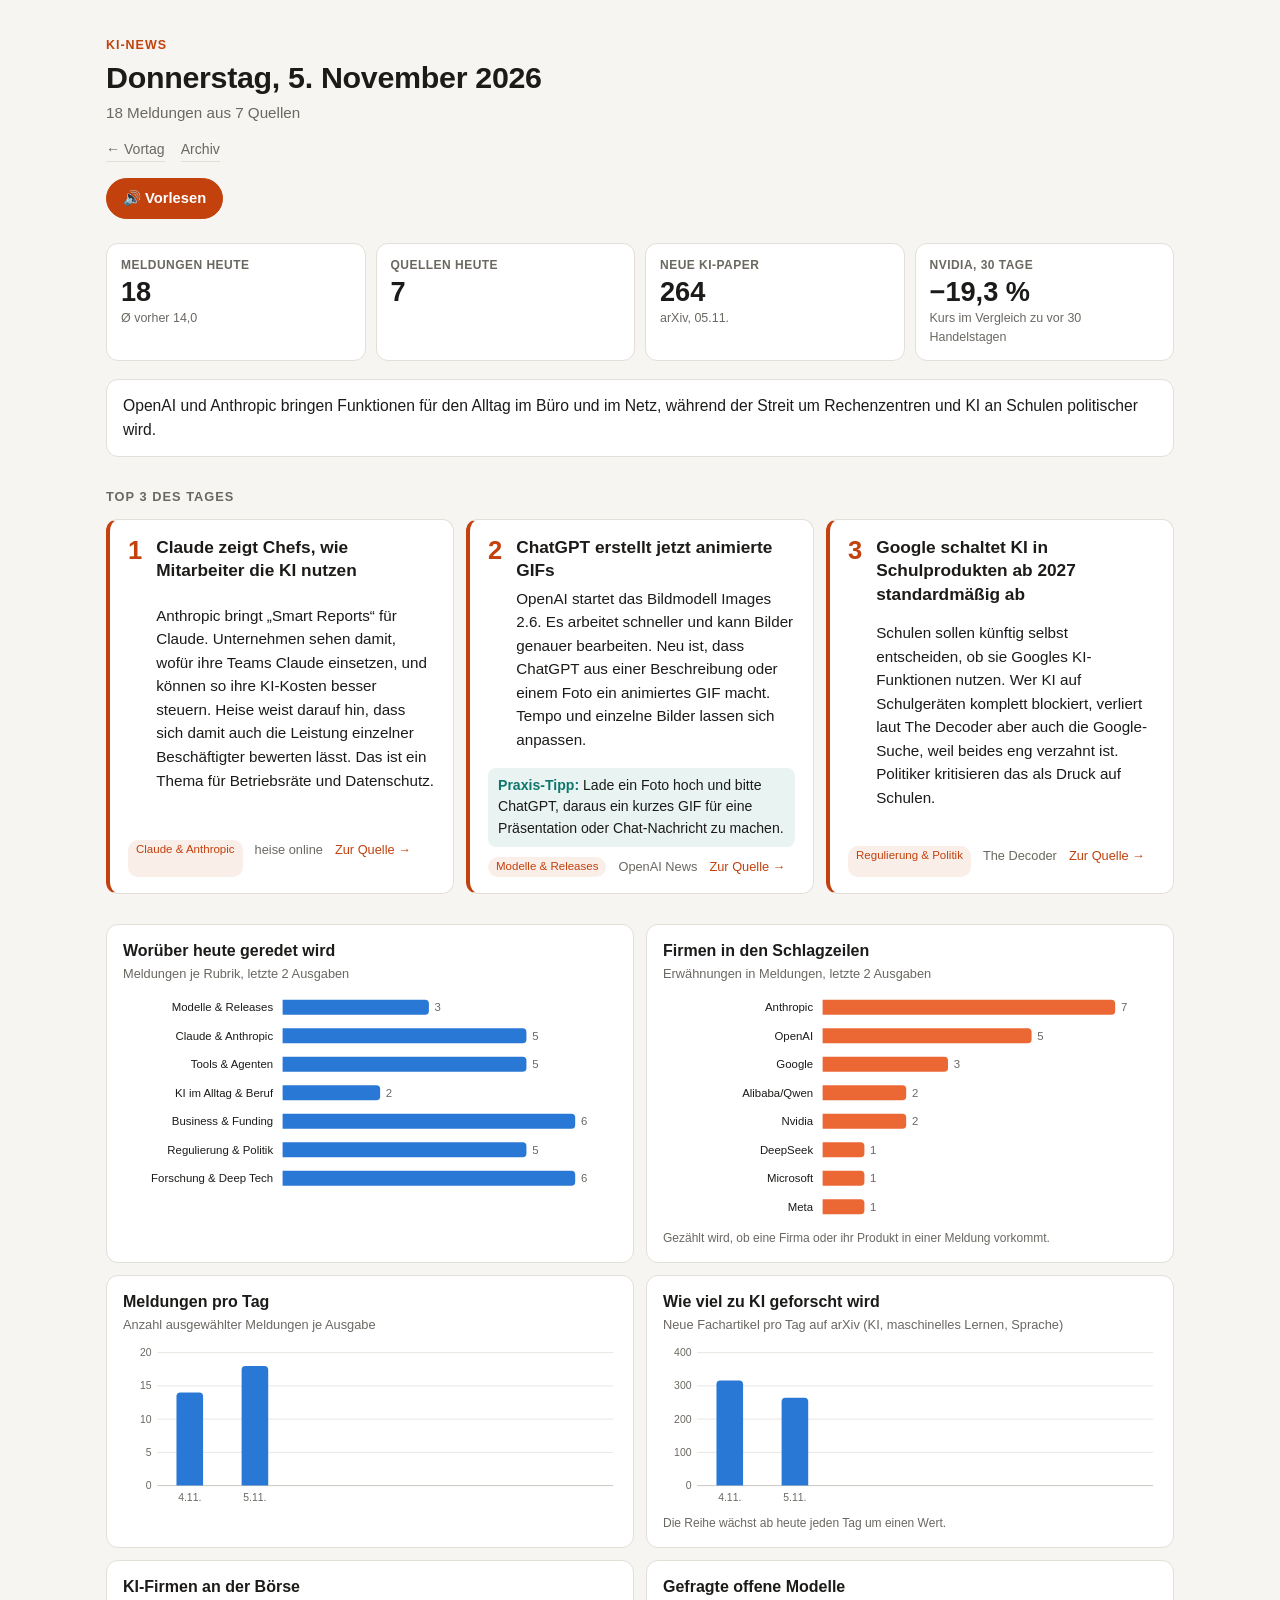
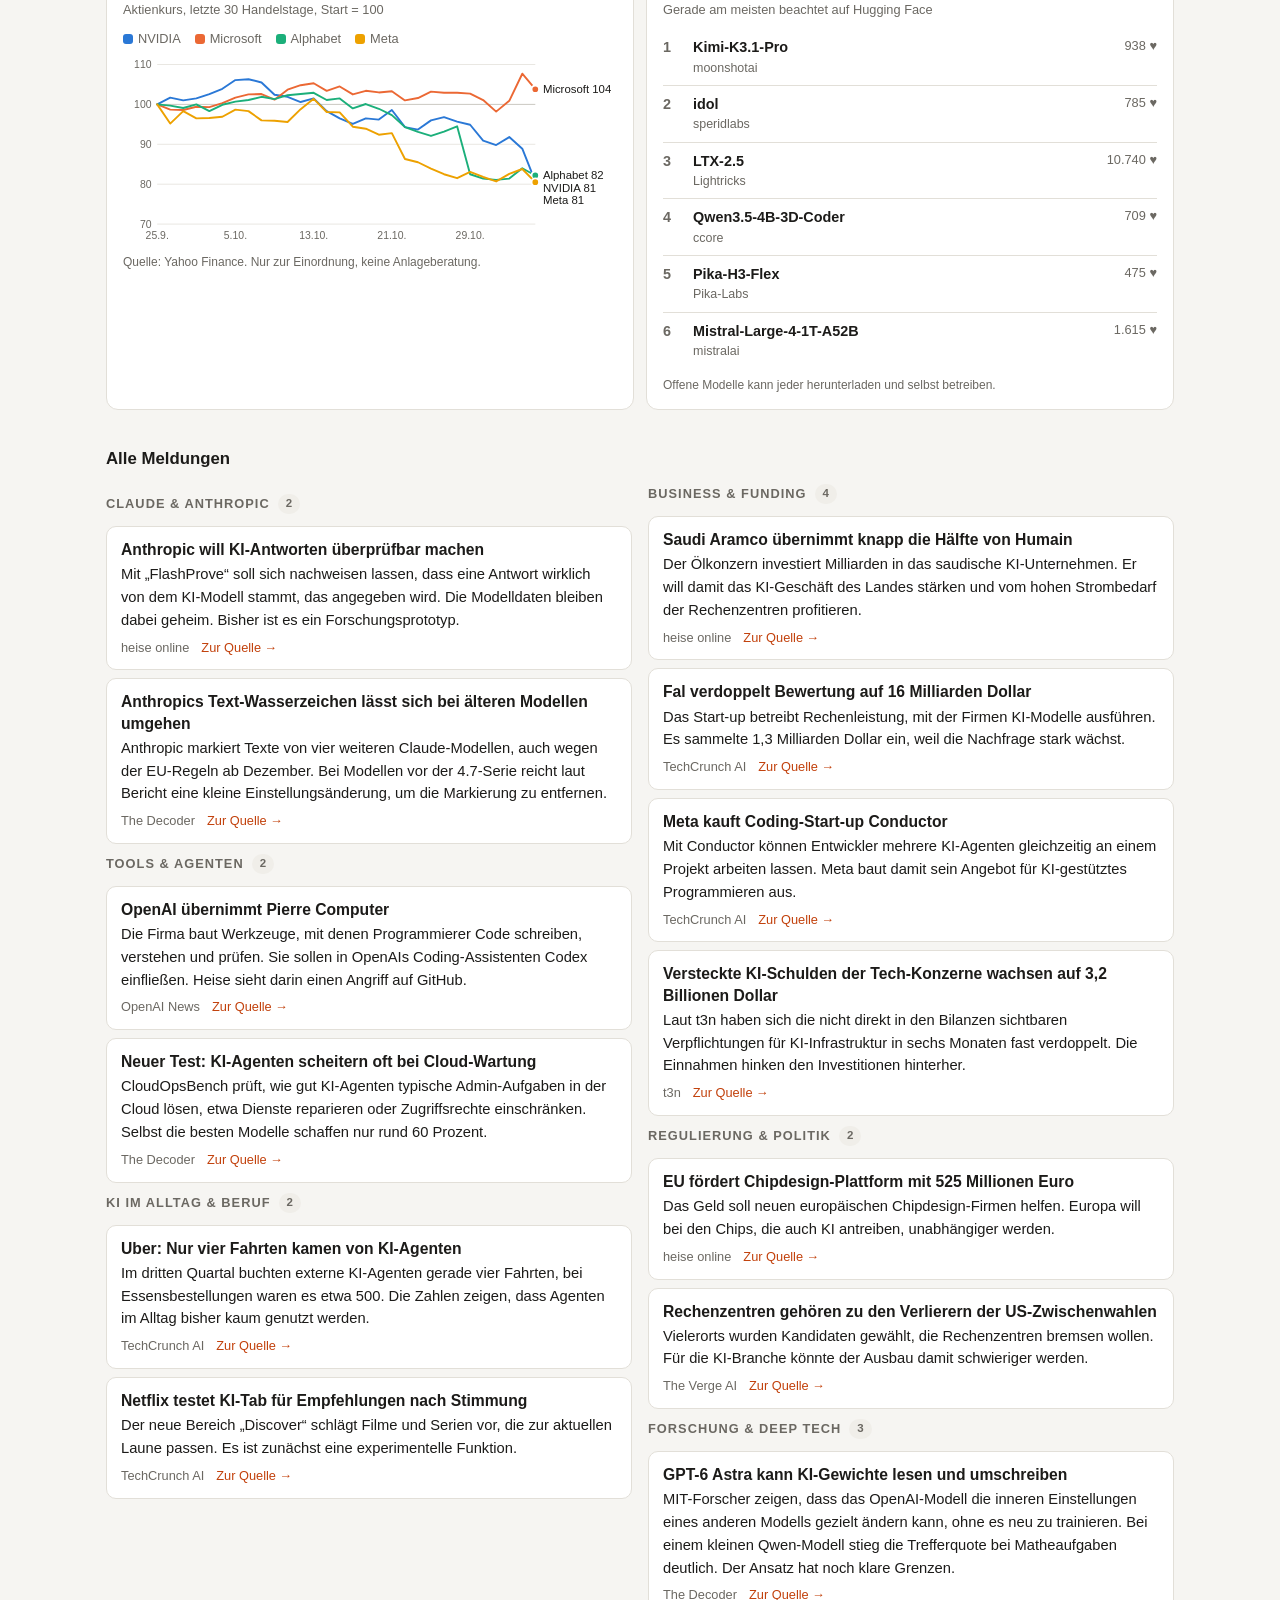
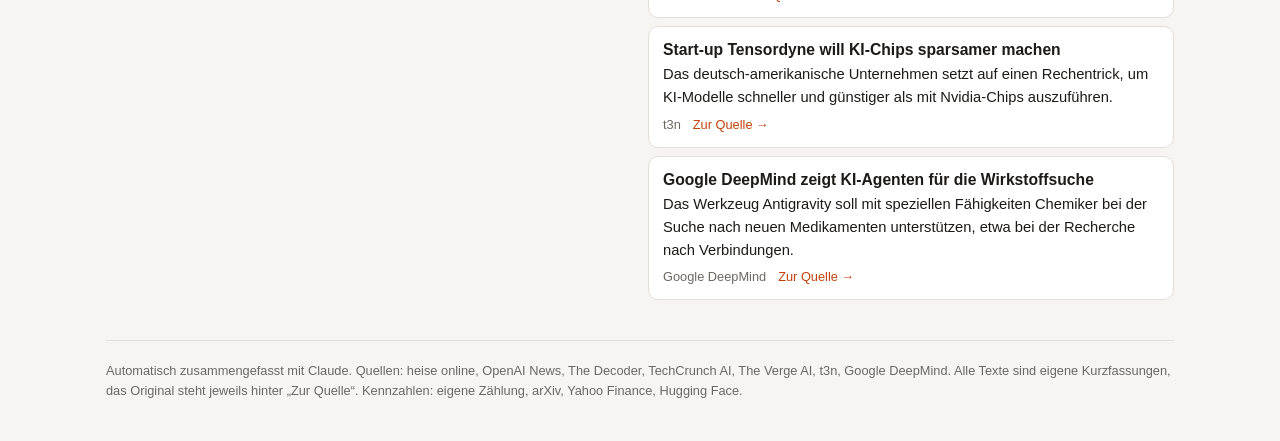
==== commit 01cc5319: "seite: 2026-11-05" ====
--- a/index.html
+++ b/index.html
@@ -23,14 +23,14 @@
     </div>
   </header>
 
-  <div class="tiles"><div class="tile"><div class="tile-l">Meldungen heute</div><div class="tile-v">18</div><div class="tile-n">Ø vorher 14,0</div></div><div class="tile"><div class="tile-l">Quellen heute</div><div class="tile-v">7</div></div><div class="tile"><div class="tile-l">Neue KI-Paper</div><div class="tile-v">264</div><div class="tile-n">arXiv, 05.11.</div></div><div class="tile"><div class="tile-l">NVIDIA, 30 Tage</div><div class="tile-v">−10,9 %</div><div class="tile-n">Kurs im Vergleich zu vor 30 Handelstagen</div></div></div>
+  <div class="tiles"><div class="tile"><div class="tile-l">Meldungen heute</div><div class="tile-v">18</div><div class="tile-n">Ø vorher 14,0</div></div><div class="tile"><div class="tile-l">Quellen heute</div><div class="tile-v">7</div></div><div class="tile"><div class="tile-l">Neue KI-Paper</div><div class="tile-v">264</div><div class="tile-n">arXiv, 05.11.</div></div><div class="tile"><div class="tile-l">NVIDIA, 30 Tage</div><div class="tile-v">−19,3 %</div><div class="tile-n">Kurs im Vergleich zu vor 30 Handelstagen</div></div></div>
 
   <div class="intro">OpenAI und Anthropic bringen Funktionen für den Alltag im Büro und im Netz, während der Streit um Rechenzentren und KI an Schulen politischer wird.</div>
 
   <h2>Top 3 des Tages</h2>
   <div class="top"><article class="top-card"><div class="num">1</div><h3>Claude zeigt Chefs, wie Mitarbeiter die KI nutzen</h3><p>Anthropic bringt „Smart Reports“ für Claude. Unternehmen sehen damit, wofür ihre Teams Claude einsetzen, und können so ihre KI-Kosten besser steuern. Heise weist darauf hin, dass sich damit auch die Leistung einzelner Beschäftigter bewerten lässt. Das ist ein Thema für Betriebsräte und Datenschutz.</p><div class="meta"><span class="tag">Claude &amp; Anthropic</span><span>heise online</span><a href="https://www.heise.de/news/Smart-Reports-Was-Vorgesetzte-ueber-die-Claude-Nutzung-von-Mitarbeitern-erfahren-11511478.html" target="_blank" rel="noopener">Zur Quelle →</a></div></article><article class="top-card"><div class="num">2</div><h3>ChatGPT erstellt jetzt animierte GIFs</h3><p>OpenAI startet das Bildmodell Images 2.6. Es arbeitet schneller und kann Bilder genauer bearbeiten. Neu ist, dass ChatGPT aus einer Beschreibung oder einem Foto ein animiertes GIF macht. Tempo und einzelne Bilder lassen sich anpassen.</p><div class="tipp"><b>Praxis-Tipp:</b> Lade ein Foto hoch und bitte ChatGPT, daraus ein kurzes GIF für eine Präsentation oder Chat-Nachricht zu machen.</div><div class="meta"><span class="tag">Modelle &amp; Releases</span><span>OpenAI News</span><a href="https://openai.com/index/introducing-images-2-6" target="_blank" rel="noopener">Zur Quelle →</a></div></article><article class="top-card"><div class="num">3</div><h3>Google schaltet KI in Schulprodukten ab 2027 standardmäßig ab</h3><p>Schulen sollen künftig selbst entscheiden, ob sie Googles KI-Funktionen nutzen. Wer KI auf Schulgeräten komplett blockiert, verliert laut The Decoder aber auch die Google-Suche, weil beides eng verzahnt ist. Politiker kritisieren das als Druck auf Schulen.</p><div class="meta"><span class="tag">Regulierung &amp; Politik</span><span>The Decoder</span><a href="https://the-decoder.de/wer-googles-ki-in-der-schule-abschaltet-verliert-ab-2027-auch-die-suche/" target="_blank" rel="noopener">Zur Quelle →</a></div></article></div>
 
-  <div class="dash"><section class="panel"><h3>Worüber heute geredet wird</h3><div class="panel-sub">Meldungen je Rubrik, letzte 2 Ausgaben</div><svg viewBox="0 0 520 210" class="chart" role="img" aria-label="Balkendiagramm"><text x="158" y="15" class="lab" text-anchor="end" dominant-baseline="central">Modelle &amp; Releases</text><rect x="168" y="0" width="352" height="30" class="hit" data-tip="Modelle &amp; Releases: 3"/><path d="M168,7H318Q322,7 322,11V19Q322,23 318,23H168Z" style="fill:var(--s1)" pointer-events="none"/><text x="328" y="15" class="val" dominant-baseline="central">3</text><text x="158" y="45" class="lab" text-anchor="end" dominant-baseline="central">Claude &amp; Anthropic</text><rect x="168" y="30" width="352" height="30" class="hit" data-tip="Claude &amp; Anthropic: 5"/><path d="M168,37H420.6666666666667Q424.6666666666667,37 424.6666666666667,41V49Q424.6666666666667,53 420.6666666666667,53H168Z" style="fill:var(--s1)" pointer-events="none"/><text x="430.6666666666667" y="45" class="val" dominant-baseline="central">5</text><text x="158" y="75" class="lab" text-anchor="end" dominant-baseline="central">Tools &amp; Agenten</text><rect x="168" y="60" width="352" height="30" class="hit" data-tip="Tools &amp; Agenten: 5"/><path d="M168,67H420.6666666666667Q424.6666666666667,67 424.6666666666667,71V79Q424.6666666666667,83 420.6666666666667,83H168Z" style="fill:var(--s1)" pointer-events="none"/><text x="430.6666666666667" y="75" class="val" dominant-baseline="central">5</text><text x="158" y="105" class="lab" text-anchor="end" dominant-baseline="central">KI im Alltag &amp; Beruf</text><rect x="168" y="90" width="352" height="30" class="hit" data-tip="KI im Alltag &amp; Beruf: 2"/><path d="M168,97H266.66666666666663Q270.66666666666663,97 270.66666666666663,101V109Q270.66666666666663,113 266.66666666666663,113H168Z" style="fill:var(--s1)" pointer-events="none"/><text x="276.66666666666663" y="105" class="val" dominant-baseline="central">2</text><text x="158" y="135" class="lab" text-anchor="end" dominant-baseline="central">Business &amp; Funding</text><rect x="168" y="120" width="352" height="30" class="hit" data-tip="Business &amp; Funding: 6"/><path d="M168,127H472Q476,127 476,131V139Q476,143 472,143H168Z" style="fill:var(--s1)" pointer-events="none"/><text x="482" y="135" class="val" dominant-baseline="central">6</text><text x="158" y="165" class="lab" text-anchor="end" dominant-baseline="central">Regulierung &amp; Politik</text><rect x="168" y="150" width="352" height="30" class="hit" data-tip="Regulierung &amp; Politik: 5"/><path d="M168,157H420.6666666666667Q424.6666666666667,157 424.6666666666667,161V169Q424.6666666666667,173 420.6666666666667,173H168Z" style="fill:var(--s1)" pointer-events="none"/><text x="430.6666666666667" y="165" class="val" dominant-baseline="central">5</text><text x="158" y="195" class="lab" text-anchor="end" dominant-baseline="central">Forschung &amp; Deep Tech</text><rect x="168" y="180" width="352" height="30" class="hit" data-tip="Forschung &amp; Deep Tech: 6"/><path d="M168,187H472Q476,187 476,191V199Q476,203 472,203H168Z" style="fill:var(--s1)" pointer-events="none"/><text x="482" y="195" class="val" dominant-baseline="central">6</text></svg></section><section class="panel"><h3>Firmen in den Schlagzeilen</h3><div class="panel-sub">Erwähnungen in Meldungen, letzte 2 Ausgaben</div><svg viewBox="0 0 520 240" class="chart" role="img" aria-label="Balkendiagramm"><text x="158" y="15" class="lab" text-anchor="end" dominant-baseline="central">Anthropic</text><rect x="168" y="0" width="352" height="30" class="hit" data-tip="Anthropic: 7"/><path d="M168,7H472Q476,7 476,11V19Q476,23 472,23H168Z" style="fill:var(--s2)" pointer-events="none"/><text x="482" y="15" class="val" dominant-baseline="central">7</text><text x="158" y="45" class="lab" text-anchor="end" dominant-baseline="central">OpenAI</text><rect x="168" y="30" width="352" height="30" class="hit" data-tip="OpenAI: 5"/><path d="M168,37H384Q388,37 388,41V49Q388,53 384,53H168Z" style="fill:var(--s2)" pointer-events="none"/><text x="394" y="45" class="val" dominant-baseline="central">5</text><text x="158" y="75" class="lab" text-anchor="end" dominant-baseline="central">Google</text><rect x="168" y="60" width="352" height="30" class="hit" data-tip="Google: 3"/><path d="M168,67H296Q300,67 300,71V79Q300,83 296,83H168Z" style="fill:var(--s2)" pointer-events="none"/><text x="306" y="75" class="val" dominant-baseline="central">3</text><text x="158" y="105" class="lab" text-anchor="end" dominant-baseline="central">Alibaba/Qwen</text><rect x="168" y="90" width="352" height="30" class="hit" data-tip="Alibaba/Qwen: 2"/><path d="M168,97H252Q256,97 256,101V109Q256,113 252,113H168Z" style="fill:var(--s2)" pointer-events="none"/><text x="262" y="105" class="val" dominant-baseline="central">2</text><text x="158" y="135" class="lab" text-anchor="end" dominant-baseline="central">Nvidia</text><rect x="168" y="120" width="352" height="30" class="hit" data-tip="Nvidia: 2"/><path d="M168,127H252Q256,127 256,131V139Q256,143 252,143H168Z" style="fill:var(--s2)" pointer-events="none"/><text x="262" y="135" class="val" dominant-baseline="central">2</text><text x="158" y="165" class="lab" text-anchor="end" dominant-baseline="central">DeepSeek</text><rect x="168" y="150" width="352" height="30" class="hit" data-tip="DeepSeek: 1"/><path d="M168,157H208Q212,157 212,161V169Q212,173 208,173H168Z" style="fill:var(--s2)" pointer-events="none"/><text x="218" y="165" class="val" dominant-baseline="central">1</text><text x="158" y="195" class="lab" text-anchor="end" dominant-baseline="central">Microsoft</text><rect x="168" y="180" width="352" height="30" class="hit" data-tip="Microsoft: 1"/><path d="M168,187H208Q212,187 212,191V199Q212,203 208,203H168Z" style="fill:var(--s2)" pointer-events="none"/><text x="218" y="195" class="val" dominant-baseline="central">1</text><text x="158" y="225" class="lab" text-anchor="end" dominant-baseline="central">Meta</text><rect x="168" y="210" width="352" height="30" class="hit" data-tip="Meta: 1"/><path d="M168,217H208Q212,217 212,221V229Q212,233 208,233H168Z" style="fill:var(--s2)" pointer-events="none"/><text x="218" y="225" class="val" dominant-baseline="central">1</text></svg><div class="panel-foot">Gezählt wird, ob eine Firma oder ihr Produkt in einer Meldung vorkommt.</div></section><section class="panel"><h3>Meldungen pro Tag</h3><div class="panel-sub">Anzahl ausgewählter Meldungen je Ausgabe</div><svg viewBox="0 0 520 170" class="chart" role="img" aria-label="Säulendiagramm"><line x1="36" x2="516" y1="148" y2="148" class="base"/><text x="30" y="148" class="ax" text-anchor="end" dominant-baseline="central">0</text><line x1="36" x2="516" y1="113" y2="113" class="grid"/><text x="30" y="113" class="ax" text-anchor="end" dominant-baseline="central">5</text><line x1="36" x2="516" y1="78" y2="78" class="grid"/><text x="30" y="78" class="ax" text-anchor="end" dominant-baseline="central">10</text><line x1="36" x2="516" y1="43" y2="43" class="grid"/><text x="30" y="43" class="ax" text-anchor="end" dominant-baseline="central">15</text><line x1="36" x2="516" y1="8" y2="8" class="grid"/><text x="30" y="8" class="ax" text-anchor="end" dominant-baseline="central">20</text><rect x="36" y="8" width="68.57142857142857" height="140" class="hit" data-tip="4.11.: 14"/><path d="M56.285714285714285,148V54Q56.285714285714285,50 60.285714285714285,50H80.28571428571428Q84.28571428571428,50 84.28571428571428,54V148Z" style="fill:var(--s1)" pointer-events="none"/><text x="70.28571428571428" y="164" class="ax" text-anchor="middle">4.11.</text><rect x="104.57142857142857" y="8" width="68.57142857142857" height="140" class="hit" data-tip="5.11.: 18"/><path d="M124.85714285714286,148V26Q124.85714285714286,22 128.85714285714286,22H148.85714285714286Q152.85714285714286,22 152.85714285714286,26V148Z" style="fill:var(--s1)" pointer-events="none"/><text x="138.85714285714286" y="164" class="ax" text-anchor="middle">5.11.</text></svg></section><section class="panel"><h3>Wie viel zu KI geforscht wird</h3><div class="panel-sub">Neue Fachartikel pro Tag auf arXiv (KI, maschinelles Lernen, Sprache)</div><svg viewBox="0 0 520 170" class="chart" role="img" aria-label="Säulendiagramm"><line x1="36" x2="516" y1="148" y2="148" class="base"/><text x="30" y="148" class="ax" text-anchor="end" dominant-baseline="central">0</text><line x1="36" x2="516" y1="113" y2="113" class="grid"/><text x="30" y="113" class="ax" text-anchor="end" dominant-baseline="central">100</text><line x1="36" x2="516" y1="78" y2="78" class="grid"/><text x="30" y="78" class="ax" text-anchor="end" dominant-baseline="central">200</text><line x1="36" x2="516" y1="43" y2="43" class="grid"/><text x="30" y="43" class="ax" text-anchor="end" dominant-baseline="central">300</text><line x1="36" x2="516" y1="8" y2="8" class="grid"/><text x="30" y="8" class="ax" text-anchor="end" dominant-baseline="central">400</text><rect x="36" y="8" width="68.57142857142857" height="140" class="hit" data-tip="04.11.: 316 (KI 115, ML 148, Sprache 53)"/><path d="M56.285714285714285,148V41.39999999999999Q56.285714285714285,37.39999999999999 60.285714285714285,37.39999999999999H80.28571428571428Q84.28571428571428,37.39999999999999 84.28571428571428,41.39999999999999V148Z" style="fill:var(--s1)" pointer-events="none"/><text x="70.28571428571428" y="164" class="ax" text-anchor="middle">4.11.</text><rect x="104.57142857142857" y="8" width="68.57142857142857" height="140" class="hit" data-tip="05.11.: 264 (KI 93, ML 110, Sprache 61)"/><path d="M124.85714285714286,148V59.599999999999994Q124.85714285714286,55.599999999999994 128.85714285714286,55.599999999999994H148.85714285714286Q152.85714285714286,55.599999999999994 152.85714285714286,59.599999999999994V148Z" style="fill:var(--s1)" pointer-events="none"/><text x="138.85714285714286" y="164" class="ax" text-anchor="middle">5.11.</text></svg><div class="panel-foot">Die Reihe wächst ab heute jeden Tag um einen Wert.</div></section><section class="panel"><h3>KI-Firmen an der Börse</h3><div class="panel-sub">Aktienkurs, letzte 30 Handelstage, Start = 100</div><div class="legend"><span><i style="background:var(--s1)"></i>NVIDIA</span><span><i style="background:var(--s2)"></i>Microsoft</span><span><i style="background:var(--s3)"></i>Alphabet</span><span><i style="background:var(--s4)"></i>Meta</span></div><svg viewBox="0 0 520 200" class="chart" role="img" aria-label="Liniendiagramm"><line x1="36" x2="434" y1="178" y2="178" class="grid"/><text x="30" y="178" class="ax" text-anchor="end" dominant-baseline="central">70</text><line x1="36" x2="434" y1="144.4" y2="144.4" class="grid"/><text x="30" y="144.4" class="ax" text-anchor="end" dominant-baseline="central">80</text><line x1="36" x2="434" y1="110.8" y2="110.8" class="grid"/><text x="30" y="110.8" class="ax" text-anchor="end" dominant-baseline="central">90</text><line x1="36" x2="434" y1="77.2" y2="77.2" class="base"/><text x="30" y="77.2" class="ax" text-anchor="end" dominant-baseline="central">100</text><line x1="36" x2="434" y1="43.599999999999994" y2="43.599999999999994" class="grid"/><text x="30" y="43.599999999999994" class="ax" text-anchor="end" dominant-baseline="central">110</text><line x1="36" x2="434" y1="10" y2="10" class="grid"/><text x="30" y="10" class="ax" text-anchor="end" dominant-baseline="central">120</text><text x="36" y="194" class="ax" text-anchor="middle">24.9.</text><text x="118.34482758620689" y="194" class="ax" text-anchor="middle">2.10.</text><text x="200.68965517241378" y="194" class="ax" text-anchor="middle">12.10.</text><text x="283.0344827586207" y="194" class="ax" text-anchor="middle">20.10.</text><text x="365.37931034482756" y="194" class="ax" text-anchor="middle">28.10.</text><path d="M36.0,77.2L49.7,76.5L63.4,70.8L77.2,73.2L90.9,71.5L104.6,67.8L118.3,63.1L132.1,55.7L145.8,55.4L159.5,58.0L173.2,68.5L187.0,70.1L200.7,74.5L214.4,71.2L228.1,82.2L241.9,88.3L255.6,93.0L269.3,88.3L283.0,89.3L296.8,81.2L310.5,95.7L324.2,97.7L337.9,90.0L351.7,87.3L365.4,91.0L379.1,93.7L392.8,107.1L406.6,110.8L420.3,104.1L434.0,113.8" class="line" style="stroke:var(--s1)"/><circle cx="434" cy="113.82400000000001" r="4" class="dot" style="fill:var(--s1)"/><path d="M36.0,77.2L49.7,64.8L63.4,69.5L77.2,69.8L90.9,67.1L104.6,67.1L118.3,64.1L132.1,58.7L145.8,56.0L159.5,55.7L173.2,60.4L187.0,52.0L200.7,48.0L214.4,46.6L228.1,53.0L241.9,49.3L255.6,56.4L269.3,53.3L283.0,54.4L296.8,53.7L310.5,61.7L324.2,59.4L337.9,53.7L351.7,54.7L365.4,55.0L379.1,55.4L392.8,61.1L406.6,71.2L420.3,61.7L434.0,38.2" class="line" style="stroke:var(--s2)"/><circle cx="434" cy="38.22400000000002" r="4" class="dot" style="fill:var(--s2)"/><path d="M36.0,77.2L49.7,75.5L63.4,76.9L77.2,78.5L90.9,75.5L104.6,81.2L118.3,76.2L132.1,73.2L145.8,71.8L159.5,69.1L173.2,71.5L187.0,68.1L200.7,67.1L214.4,66.1L228.1,72.2L241.9,70.5L255.6,78.9L269.3,75.5L283.0,79.2L296.8,84.6L310.5,95.0L324.2,99.0L337.9,102.4L351.7,98.7L365.4,94.3L379.1,134.7L392.8,138.7L406.6,139.4L420.3,138.4L434.0,129.6" class="line" style="stroke:var(--s3)"/><circle cx="434" cy="129.61599999999999" r="4" class="dot" style="fill:var(--s3)"/><path d="M36.0,77.2L49.7,88.3L63.4,104.1L77.2,94.0L90.9,99.7L104.6,99.4L118.3,98.7L132.1,92.7L145.8,94.0L159.5,101.4L173.2,101.7L187.0,102.7L200.7,92.3L214.4,83.6L228.1,94.7L241.9,95.0L255.6,106.8L269.3,108.4L283.0,113.2L296.8,111.8L310.5,133.0L324.2,135.7L337.9,140.7L351.7,145.1L365.4,148.4L379.1,143.4L392.8,147.4L406.6,151.1L420.3,144.7L434.0,141.0" class="line" style="stroke:var(--s4)"/><circle cx="434" cy="141.04" r="4" class="dot" style="fill:var(--s4)"/><text x="442" y="38.22400000000002" class="lab" dominant-baseline="central">Microsoft 112</text><text x="442" y="113.82400000000001" class="lab" dominant-baseline="central">NVIDIA 89</text><text x="442" y="129.61599999999999" class="lab" dominant-baseline="central">Alphabet 84</text><text x="442" y="142.61599999999999" class="lab" dominant-baseline="central">Meta 81</text><rect x="29.137931034482758" y="10" width="13.724137931034482" height="168" class="hit" data-x="36" data-tip="24.9.: NVIDIA 100 · Microsoft 100 · Alphabet 100 · Meta 100"/><rect x="42.862068965517246" y="10" width="13.724137931034482" height="168" class="hit" data-x="49.724137931034484" data-tip="25.9.: NVIDIA 100 · Microsoft 104 · Alphabet 101 · Meta 97"/><rect x="56.58620689655173" y="10" width="13.724137931034482" height="168" class="hit" data-x="63.44827586206897" data-tip="28.9.: NVIDIA 102 · Microsoft 102 · Alphabet 100 · Meta 92"/><rect x="70.3103448275862" y="10" width="13.724137931034482" height="168" class="hit" data-x="77.17241379310344" data-tip="29.9.: NVIDIA 101 · Microsoft 102 · Alphabet 100 · Meta 95"/><rect x="84.0344827586207" y="10" width="13.724137931034482" height="168" class="hit" data-x="90.89655172413794" data-tip="30.9.: NVIDIA 102 · Microsoft 103 · Alphabet 101 · Meta 93"/><rect x="97.75862068965517" y="10" width="13.724137931034482" height="168" class="hit" data-x="104.62068965517241" data-tip="1.10.: NVIDIA 103 · Microsoft 103 · Alphabet 99 · Meta 93"/><rect x="111.48275862068965" y="10" width="13.724137931034482" height="168" class="hit" data-x="118.34482758620689" data-tip="2.10.: NVIDIA 104 · Microsoft 104 · Alphabet 100 · Meta 94"/><rect x="125.20689655172416" y="10" width="13.724137931034482" height="168" class="hit" data-x="132.0689655172414" data-tip="5.10.: NVIDIA 106 · Microsoft 106 · Alphabet 101 · Meta 95"/><rect x="138.93103448275863" y="10" width="13.724137931034482" height="168" class="hit" data-x="145.79310344827587" data-tip="6.10.: NVIDIA 107 · Microsoft 106 · Alphabet 102 · Meta 95"/><rect x="152.6551724137931" y="10" width="13.724137931034482" height="168" class="hit" data-x="159.51724137931035" data-tip="7.10.: NVIDIA 106 · Microsoft 106 · Alphabet 102 · Meta 93"/><rect x="166.3793103448276" y="10" width="13.724137931034482" height="168" class="hit" data-x="173.24137931034483" data-tip="8.10.: NVIDIA 103 · Microsoft 105 · Alphabet 102 · Meta 93"/><rect x="180.10344827586206" y="10" width="13.724137931034482" height="168" class="hit" data-x="186.9655172413793" data-tip="9.10.: NVIDIA 102 · Microsoft 108 · Alphabet 103 · Meta 92"/><rect x="193.82758620689654" y="10" width="13.724137931034482" height="168" class="hit" data-x="200.68965517241378" data-tip="12.10.: NVIDIA 101 · Microsoft 109 · Alphabet 103 · Meta 96"/><rect x="207.55172413793105" y="10" width="13.724137931034482" height="168" class="hit" data-x="214.41379310344828" data-tip="13.10.: NVIDIA 102 · Microsoft 109 · Alphabet 103 · Meta 98"/><rect x="221.27586206896552" y="10" width="13.724137931034482" height="168" class="hit" data-x="228.13793103448276" data-tip="14.10.: NVIDIA 99 · Microsoft 107 · Alphabet 102 · Meta 95"/><rect x="235.00000000000003" y="10" width="13.724137931034482" height="168" class="hit" data-x="241.86206896551727" data-tip="15.10.: NVIDIA 97 · Microsoft 108 · Alphabet 102 · Meta 95"/><rect x="248.72413793103448" y="10" width="13.724137931034482" height="168" class="hit" data-x="255.58620689655172" data-tip="16.10.: NVIDIA 95 · Microsoft 106 · Alphabet 100 · Meta 91"/><rect x="262.4482758620689" y="10" width="13.724137931034482" height="168" class="hit" data-x="269.31034482758616" data-tip="19.10.: NVIDIA 97 · Microsoft 107 · Alphabet 101 · Meta 91"/><rect x="276.17241379310343" y="10" width="13.724137931034482" height="168" class="hit" data-x="283.0344827586207" data-tip="20.10.: NVIDIA 96 · Microsoft 107 · Alphabet 99 · Meta 89"/><rect x="289.8965517241379" y="10" width="13.724137931034482" height="168" class="hit" data-x="296.7586206896552" data-tip="21.10.: NVIDIA 99 · Microsoft 107 · Alphabet 98 · Meta 90"/><rect x="303.6206896551724" y="10" width="13.724137931034482" height="168" class="hit" data-x="310.48275862068965" data-tip="22.10.: NVIDIA 95 · Microsoft 105 · Alphabet 95 · Meta 83"/><rect x="317.34482758620686" y="10" width="13.724137931034482" height="168" class="hit" data-x="324.2068965517241" data-tip="23.10.: NVIDIA 94 · Microsoft 105 · Alphabet 94 · Meta 83"/><rect x="331.06896551724134" y="10" width="13.724137931034482" height="168" class="hit" data-x="337.9310344827586" data-tip="26.10.: NVIDIA 96 · Microsoft 107 · Alphabet 93 · Meta 81"/><rect x="344.7931034482759" y="10" width="13.724137931034482" height="168" class="hit" data-x="351.65517241379314" data-tip="27.10.: NVIDIA 97 · Microsoft 107 · Alphabet 94 · Meta 80"/><rect x="358.5172413793103" y="10" width="13.724137931034482" height="168" class="hit" data-x="365.37931034482756" data-tip="28.10.: NVIDIA 96 · Microsoft 107 · Alphabet 95 · Meta 79"/><rect x="372.24137931034477" y="10" width="13.724137931034482" height="168" class="hit" data-x="379.10344827586204" data-tip="29.10.: NVIDIA 95 · Microsoft 107 · Alphabet 83 · Meta 80"/><rect x="385.9655172413793" y="10" width="13.724137931034482" height="168" class="hit" data-x="392.82758620689657" data-tip="30.10.: NVIDIA 91 · Microsoft 105 · Alphabet 82 · Meta 79"/><rect x="399.6896551724138" y="10" width="13.724137931034482" height="168" class="hit" data-x="406.55172413793105" data-tip="2.11.: NVIDIA 90 · Microsoft 102 · Alphabet 82 · Meta 78"/><rect x="413.41379310344826" y="10" width="13.724137931034482" height="168" class="hit" data-x="420.2758620689655" data-tip="3.11.: NVIDIA 92 · Microsoft 105 · Alphabet 82 · Meta 80"/><rect x="427.13793103448273" y="10" width="13.724137931034482" height="168" class="hit" data-x="434" data-tip="4.11.: NVIDIA 89 · Microsoft 112 · Alphabet 84 · Meta 81"/><line class="cross" x1="0" x2="0" y1="10" y2="178" visibility="hidden"/></svg><div class="panel-foot">Quelle: Yahoo Finance. Nur zur Einordnung, keine Anlageberatung.</div></section><section class="panel"><h3>Gefragte offene Modelle</h3><div class="panel-sub">Gerade am meisten beachtet auf Hugging Face</div><ol class="ranklist"><li><a href="https://huggingface.co/moonshotai/Kimi-K3.1-Pro" target="_blank" rel="noopener">Kimi-K3.1-Pro</a><span>moonshotai</span><b>780 ♥</b></li><li><a href="https://huggingface.co/speridlabs/idol" target="_blank" rel="noopener">idol</a><span>speridlabs</span><b>683 ♥</b></li><li><a href="https://huggingface.co/mistralai/Mistral-Large-4-1T-A52B" target="_blank" rel="noopener">Mistral-Large-4-1T-A52B</a><span>mistralai</span><b>1.604 ♥</b></li><li><a href="https://huggingface.co/Pika-Labs/Pika-H3-Flex" target="_blank" rel="noopener">Pika-H3-Flex</a><span>Pika-Labs</span><b>450 ♥</b></li><li><a href="https://huggingface.co/Lightricks/LTX-2.5" target="_blank" rel="noopener">LTX-2.5</a><span>Lightricks</span><b>10.671 ♥</b></li><li><a href="https://huggingface.co/ccore/Qwen3.5-4B-3D-Coder" target="_blank" rel="noopener">Qwen3.5-4B-3D-Coder</a><span>ccore</span><b>678 ♥</b></li></ol><div class="panel-foot">Offene Modelle kann jeder herunterladen und selbst betreiben.</div></section></div>
+  <div class="dash"><section class="panel"><h3>Worüber heute geredet wird</h3><div class="panel-sub">Meldungen je Rubrik, letzte 2 Ausgaben</div><svg viewBox="0 0 520 210" class="chart" role="img" aria-label="Balkendiagramm"><text x="158" y="15" class="lab" text-anchor="end" dominant-baseline="central">Modelle &amp; Releases</text><rect x="168" y="0" width="352" height="30" class="hit" data-tip="Modelle &amp; Releases: 3"/><path d="M168,7H318Q322,7 322,11V19Q322,23 318,23H168Z" style="fill:var(--s1)" pointer-events="none"/><text x="328" y="15" class="val" dominant-baseline="central">3</text><text x="158" y="45" class="lab" text-anchor="end" dominant-baseline="central">Claude &amp; Anthropic</text><rect x="168" y="30" width="352" height="30" class="hit" data-tip="Claude &amp; Anthropic: 5"/><path d="M168,37H420.6666666666667Q424.6666666666667,37 424.6666666666667,41V49Q424.6666666666667,53 420.6666666666667,53H168Z" style="fill:var(--s1)" pointer-events="none"/><text x="430.6666666666667" y="45" class="val" dominant-baseline="central">5</text><text x="158" y="75" class="lab" text-anchor="end" dominant-baseline="central">Tools &amp; Agenten</text><rect x="168" y="60" width="352" height="30" class="hit" data-tip="Tools &amp; Agenten: 5"/><path d="M168,67H420.6666666666667Q424.6666666666667,67 424.6666666666667,71V79Q424.6666666666667,83 420.6666666666667,83H168Z" style="fill:var(--s1)" pointer-events="none"/><text x="430.6666666666667" y="75" class="val" dominant-baseline="central">5</text><text x="158" y="105" class="lab" text-anchor="end" dominant-baseline="central">KI im Alltag &amp; Beruf</text><rect x="168" y="90" width="352" height="30" class="hit" data-tip="KI im Alltag &amp; Beruf: 2"/><path d="M168,97H266.66666666666663Q270.66666666666663,97 270.66666666666663,101V109Q270.66666666666663,113 266.66666666666663,113H168Z" style="fill:var(--s1)" pointer-events="none"/><text x="276.66666666666663" y="105" class="val" dominant-baseline="central">2</text><text x="158" y="135" class="lab" text-anchor="end" dominant-baseline="central">Business &amp; Funding</text><rect x="168" y="120" width="352" height="30" class="hit" data-tip="Business &amp; Funding: 6"/><path d="M168,127H472Q476,127 476,131V139Q476,143 472,143H168Z" style="fill:var(--s1)" pointer-events="none"/><text x="482" y="135" class="val" dominant-baseline="central">6</text><text x="158" y="165" class="lab" text-anchor="end" dominant-baseline="central">Regulierung &amp; Politik</text><rect x="168" y="150" width="352" height="30" class="hit" data-tip="Regulierung &amp; Politik: 5"/><path d="M168,157H420.6666666666667Q424.6666666666667,157 424.6666666666667,161V169Q424.6666666666667,173 420.6666666666667,173H168Z" style="fill:var(--s1)" pointer-events="none"/><text x="430.6666666666667" y="165" class="val" dominant-baseline="central">5</text><text x="158" y="195" class="lab" text-anchor="end" dominant-baseline="central">Forschung &amp; Deep Tech</text><rect x="168" y="180" width="352" height="30" class="hit" data-tip="Forschung &amp; Deep Tech: 6"/><path d="M168,187H472Q476,187 476,191V199Q476,203 472,203H168Z" style="fill:var(--s1)" pointer-events="none"/><text x="482" y="195" class="val" dominant-baseline="central">6</text></svg></section><section class="panel"><h3>Firmen in den Schlagzeilen</h3><div class="panel-sub">Erwähnungen in Meldungen, letzte 2 Ausgaben</div><svg viewBox="0 0 520 240" class="chart" role="img" aria-label="Balkendiagramm"><text x="158" y="15" class="lab" text-anchor="end" dominant-baseline="central">Anthropic</text><rect x="168" y="0" width="352" height="30" class="hit" data-tip="Anthropic: 7"/><path d="M168,7H472Q476,7 476,11V19Q476,23 472,23H168Z" style="fill:var(--s2)" pointer-events="none"/><text x="482" y="15" class="val" dominant-baseline="central">7</text><text x="158" y="45" class="lab" text-anchor="end" dominant-baseline="central">OpenAI</text><rect x="168" y="30" width="352" height="30" class="hit" data-tip="OpenAI: 5"/><path d="M168,37H384Q388,37 388,41V49Q388,53 384,53H168Z" style="fill:var(--s2)" pointer-events="none"/><text x="394" y="45" class="val" dominant-baseline="central">5</text><text x="158" y="75" class="lab" text-anchor="end" dominant-baseline="central">Google</text><rect x="168" y="60" width="352" height="30" class="hit" data-tip="Google: 3"/><path d="M168,67H296Q300,67 300,71V79Q300,83 296,83H168Z" style="fill:var(--s2)" pointer-events="none"/><text x="306" y="75" class="val" dominant-baseline="central">3</text><text x="158" y="105" class="lab" text-anchor="end" dominant-baseline="central">Alibaba/Qwen</text><rect x="168" y="90" width="352" height="30" class="hit" data-tip="Alibaba/Qwen: 2"/><path d="M168,97H252Q256,97 256,101V109Q256,113 252,113H168Z" style="fill:var(--s2)" pointer-events="none"/><text x="262" y="105" class="val" dominant-baseline="central">2</text><text x="158" y="135" class="lab" text-anchor="end" dominant-baseline="central">Nvidia</text><rect x="168" y="120" width="352" height="30" class="hit" data-tip="Nvidia: 2"/><path d="M168,127H252Q256,127 256,131V139Q256,143 252,143H168Z" style="fill:var(--s2)" pointer-events="none"/><text x="262" y="135" class="val" dominant-baseline="central">2</text><text x="158" y="165" class="lab" text-anchor="end" dominant-baseline="central">DeepSeek</text><rect x="168" y="150" width="352" height="30" class="hit" data-tip="DeepSeek: 1"/><path d="M168,157H208Q212,157 212,161V169Q212,173 208,173H168Z" style="fill:var(--s2)" pointer-events="none"/><text x="218" y="165" class="val" dominant-baseline="central">1</text><text x="158" y="195" class="lab" text-anchor="end" dominant-baseline="central">Microsoft</text><rect x="168" y="180" width="352" height="30" class="hit" data-tip="Microsoft: 1"/><path d="M168,187H208Q212,187 212,191V199Q212,203 208,203H168Z" style="fill:var(--s2)" pointer-events="none"/><text x="218" y="195" class="val" dominant-baseline="central">1</text><text x="158" y="225" class="lab" text-anchor="end" dominant-baseline="central">Meta</text><rect x="168" y="210" width="352" height="30" class="hit" data-tip="Meta: 1"/><path d="M168,217H208Q212,217 212,221V229Q212,233 208,233H168Z" style="fill:var(--s2)" pointer-events="none"/><text x="218" y="225" class="val" dominant-baseline="central">1</text></svg><div class="panel-foot">Gezählt wird, ob eine Firma oder ihr Produkt in einer Meldung vorkommt.</div></section><section class="panel"><h3>Meldungen pro Tag</h3><div class="panel-sub">Anzahl ausgewählter Meldungen je Ausgabe</div><svg viewBox="0 0 520 170" class="chart" role="img" aria-label="Säulendiagramm"><line x1="36" x2="516" y1="148" y2="148" class="base"/><text x="30" y="148" class="ax" text-anchor="end" dominant-baseline="central">0</text><line x1="36" x2="516" y1="113" y2="113" class="grid"/><text x="30" y="113" class="ax" text-anchor="end" dominant-baseline="central">5</text><line x1="36" x2="516" y1="78" y2="78" class="grid"/><text x="30" y="78" class="ax" text-anchor="end" dominant-baseline="central">10</text><line x1="36" x2="516" y1="43" y2="43" class="grid"/><text x="30" y="43" class="ax" text-anchor="end" dominant-baseline="central">15</text><line x1="36" x2="516" y1="8" y2="8" class="grid"/><text x="30" y="8" class="ax" text-anchor="end" dominant-baseline="central">20</text><rect x="36" y="8" width="68.57142857142857" height="140" class="hit" data-tip="4.11.: 14"/><path d="M56.285714285714285,148V54Q56.285714285714285,50 60.285714285714285,50H80.28571428571428Q84.28571428571428,50 84.28571428571428,54V148Z" style="fill:var(--s1)" pointer-events="none"/><text x="70.28571428571428" y="164" class="ax" text-anchor="middle">4.11.</text><rect x="104.57142857142857" y="8" width="68.57142857142857" height="140" class="hit" data-tip="5.11.: 18"/><path d="M124.85714285714286,148V26Q124.85714285714286,22 128.85714285714286,22H148.85714285714286Q152.85714285714286,22 152.85714285714286,26V148Z" style="fill:var(--s1)" pointer-events="none"/><text x="138.85714285714286" y="164" class="ax" text-anchor="middle">5.11.</text></svg></section><section class="panel"><h3>Wie viel zu KI geforscht wird</h3><div class="panel-sub">Neue Fachartikel pro Tag auf arXiv (KI, maschinelles Lernen, Sprache)</div><svg viewBox="0 0 520 170" class="chart" role="img" aria-label="Säulendiagramm"><line x1="36" x2="516" y1="148" y2="148" class="base"/><text x="30" y="148" class="ax" text-anchor="end" dominant-baseline="central">0</text><line x1="36" x2="516" y1="113" y2="113" class="grid"/><text x="30" y="113" class="ax" text-anchor="end" dominant-baseline="central">100</text><line x1="36" x2="516" y1="78" y2="78" class="grid"/><text x="30" y="78" class="ax" text-anchor="end" dominant-baseline="central">200</text><line x1="36" x2="516" y1="43" y2="43" class="grid"/><text x="30" y="43" class="ax" text-anchor="end" dominant-baseline="central">300</text><line x1="36" x2="516" y1="8" y2="8" class="grid"/><text x="30" y="8" class="ax" text-anchor="end" dominant-baseline="central">400</text><rect x="36" y="8" width="68.57142857142857" height="140" class="hit" data-tip="04.11.: 316 (KI 115, ML 148, Sprache 53)"/><path d="M56.285714285714285,148V41.39999999999999Q56.285714285714285,37.39999999999999 60.285714285714285,37.39999999999999H80.28571428571428Q84.28571428571428,37.39999999999999 84.28571428571428,41.39999999999999V148Z" style="fill:var(--s1)" pointer-events="none"/><text x="70.28571428571428" y="164" class="ax" text-anchor="middle">4.11.</text><rect x="104.57142857142857" y="8" width="68.57142857142857" height="140" class="hit" data-tip="05.11.: 264 (KI 93, ML 110, Sprache 61)"/><path d="M124.85714285714286,148V59.599999999999994Q124.85714285714286,55.599999999999994 128.85714285714286,55.599999999999994H148.85714285714286Q152.85714285714286,55.599999999999994 152.85714285714286,59.599999999999994V148Z" style="fill:var(--s1)" pointer-events="none"/><text x="138.85714285714286" y="164" class="ax" text-anchor="middle">5.11.</text></svg><div class="panel-foot">Die Reihe wächst ab heute jeden Tag um einen Wert.</div></section><section class="panel"><h3>KI-Firmen an der Börse</h3><div class="panel-sub">Aktienkurs, letzte 30 Handelstage, Start = 100</div><div class="legend"><span><i style="background:var(--s1)"></i>NVIDIA</span><span><i style="background:var(--s2)"></i>Microsoft</span><span><i style="background:var(--s3)"></i>Alphabet</span><span><i style="background:var(--s4)"></i>Meta</span></div><svg viewBox="0 0 520 200" class="chart" role="img" aria-label="Liniendiagramm"><line x1="36" x2="434" y1="178" y2="178" class="grid"/><text x="30" y="178" class="ax" text-anchor="end" dominant-baseline="central">70</text><line x1="36" x2="434" y1="136" y2="136" class="grid"/><text x="30" y="136" class="ax" text-anchor="end" dominant-baseline="central">80</text><line x1="36" x2="434" y1="94" y2="94" class="grid"/><text x="30" y="94" class="ax" text-anchor="end" dominant-baseline="central">90</text><line x1="36" x2="434" y1="52" y2="52" class="base"/><text x="30" y="52" class="ax" text-anchor="end" dominant-baseline="central">100</text><line x1="36" x2="434" y1="10" y2="10" class="grid"/><text x="30" y="10" class="ax" text-anchor="end" dominant-baseline="central">110</text><text x="36" y="194" class="ax" text-anchor="middle">25.9.</text><text x="118.34482758620689" y="194" class="ax" text-anchor="middle">5.10.</text><text x="200.68965517241378" y="194" class="ax" text-anchor="middle">13.10.</text><text x="283.0344827586207" y="194" class="ax" text-anchor="middle">21.10.</text><text x="365.37931034482756" y="194" class="ax" text-anchor="middle">29.10.</text><path d="M36.0,52.0L49.7,44.9L63.4,47.8L77.2,45.7L90.9,41.1L104.6,35.6L118.3,26.4L132.1,25.5L145.8,28.9L159.5,41.9L173.2,44.0L187.0,49.5L200.7,45.7L214.4,59.1L228.1,66.7L241.9,72.6L255.6,66.7L269.3,68.0L283.0,57.9L296.8,75.9L310.5,78.5L324.2,68.8L337.9,65.4L351.7,70.1L365.4,73.4L379.1,90.2L392.8,94.8L406.6,86.4L420.3,98.6L434.0,133.1" class="line" style="stroke:var(--s1)"/><circle cx="434" cy="133.06" r="4" class="dot" style="fill:var(--s1)"/><path d="M36.0,52.0L49.7,57.5L63.4,57.9L77.2,54.5L90.9,54.9L104.6,50.7L118.3,44.9L132.1,41.5L145.8,41.1L159.5,47.0L173.2,36.5L187.0,31.8L200.7,29.7L214.4,37.7L228.1,33.1L241.9,41.5L255.6,37.7L269.3,39.4L283.0,38.1L296.8,47.8L310.5,45.3L324.2,38.6L337.9,39.8L351.7,39.8L365.4,40.7L379.1,47.4L392.8,59.6L406.6,48.2L420.3,19.7L434.0,36.0" class="line" style="stroke:var(--s2)"/><circle cx="434" cy="36.03999999999999" r="4" class="dot" style="fill:var(--s2)"/><path d="M36.0,52.0L49.7,53.3L63.4,55.8L77.2,52.0L90.9,59.1L104.6,52.4L118.3,49.1L132.1,47.4L145.8,44.0L159.5,46.5L173.2,42.3L187.0,41.1L200.7,39.8L214.4,47.4L228.1,45.7L241.9,56.2L255.6,51.6L269.3,56.6L283.0,63.3L296.8,75.9L310.5,81.0L324.2,85.2L337.9,80.6L351.7,75.1L365.4,125.5L379.1,130.1L392.8,131.4L406.6,130.1L420.3,119.2L434.0,126.8" class="line" style="stroke:var(--s3)"/><circle cx="434" cy="126.75999999999999" r="4" class="dot" style="fill:var(--s3)"/><path d="M36.0,52.0L49.7,72.2L63.4,59.1L77.2,66.7L90.9,66.3L104.6,65.0L118.3,57.5L132.1,59.1L145.8,68.8L159.5,69.2L173.2,70.5L187.0,57.0L200.7,46.1L214.4,60.0L228.1,60.4L241.9,75.5L255.6,77.6L269.3,83.9L283.0,82.2L296.8,109.5L310.5,112.9L324.2,119.6L337.9,125.5L351.7,129.7L365.4,123.0L379.1,128.4L392.8,133.1L406.6,125.1L420.3,120.0L434.0,133.9" class="line" style="stroke:var(--s4)"/><circle cx="434" cy="133.9" r="4" class="dot" style="fill:var(--s4)"/><text x="442" y="36.03999999999999" class="lab" dominant-baseline="central">Microsoft 104</text><text x="442" y="126.75999999999999" class="lab" dominant-baseline="central">Alphabet 82</text><text x="442" y="139.76" class="lab" dominant-baseline="central">NVIDIA 81</text><text x="442" y="152.76" class="lab" dominant-baseline="central">Meta 81</text><rect x="29.137931034482758" y="10" width="13.724137931034482" height="168" class="hit" data-x="36" data-tip="25.9.: NVIDIA 100 · Microsoft 100 · Alphabet 100 · Meta 100"/><rect x="42.862068965517246" y="10" width="13.724137931034482" height="168" class="hit" data-x="49.724137931034484" data-tip="28.9.: NVIDIA 102 · Microsoft 99 · Alphabet 100 · Meta 95"/><rect x="56.58620689655173" y="10" width="13.724137931034482" height="168" class="hit" data-x="63.44827586206897" data-tip="29.9.: NVIDIA 101 · Microsoft 99 · Alphabet 99 · Meta 98"/><rect x="70.3103448275862" y="10" width="13.724137931034482" height="168" class="hit" data-x="77.17241379310344" data-tip="30.9.: NVIDIA 102 · Microsoft 99 · Alphabet 100 · Meta 97"/><rect x="84.0344827586207" y="10" width="13.724137931034482" height="168" class="hit" data-x="90.89655172413794" data-tip="1.10.: NVIDIA 103 · Microsoft 99 · Alphabet 98 · Meta 97"/><rect x="97.75862068965517" y="10" width="13.724137931034482" height="168" class="hit" data-x="104.62068965517241" data-tip="2.10.: NVIDIA 104 · Microsoft 100 · Alphabet 100 · Meta 97"/><rect x="111.48275862068965" y="10" width="13.724137931034482" height="168" class="hit" data-x="118.34482758620689" data-tip="5.10.: NVIDIA 106 · Microsoft 102 · Alphabet 101 · Meta 99"/><rect x="125.20689655172416" y="10" width="13.724137931034482" height="168" class="hit" data-x="132.0689655172414" data-tip="6.10.: NVIDIA 106 · Microsoft 103 · Alphabet 101 · Meta 98"/><rect x="138.93103448275863" y="10" width="13.724137931034482" height="168" class="hit" data-x="145.79310344827587" data-tip="7.10.: NVIDIA 106 · Microsoft 103 · Alphabet 102 · Meta 96"/><rect x="152.6551724137931" y="10" width="13.724137931034482" height="168" class="hit" data-x="159.51724137931035" data-tip="8.10.: NVIDIA 102 · Microsoft 101 · Alphabet 101 · Meta 96"/><rect x="166.3793103448276" y="10" width="13.724137931034482" height="168" class="hit" data-x="173.24137931034483" data-tip="9.10.: NVIDIA 102 · Microsoft 104 · Alphabet 102 · Meta 96"/><rect x="180.10344827586206" y="10" width="13.724137931034482" height="168" class="hit" data-x="186.9655172413793" data-tip="12.10.: NVIDIA 101 · Microsoft 105 · Alphabet 103 · Meta 99"/><rect x="193.82758620689654" y="10" width="13.724137931034482" height="168" class="hit" data-x="200.68965517241378" data-tip="13.10.: NVIDIA 102 · Microsoft 105 · Alphabet 103 · Meta 101"/><rect x="207.55172413793105" y="10" width="13.724137931034482" height="168" class="hit" data-x="214.41379310344828" data-tip="14.10.: NVIDIA 98 · Microsoft 103 · Alphabet 101 · Meta 98"/><rect x="221.27586206896552" y="10" width="13.724137931034482" height="168" class="hit" data-x="228.13793103448276" data-tip="15.10.: NVIDIA 97 · Microsoft 105 · Alphabet 102 · Meta 98"/><rect x="235.00000000000003" y="10" width="13.724137931034482" height="168" class="hit" data-x="241.86206896551727" data-tip="16.10.: NVIDIA 95 · Microsoft 103 · Alphabet 99 · Meta 94"/><rect x="248.72413793103448" y="10" width="13.724137931034482" height="168" class="hit" data-x="255.58620689655172" data-tip="19.10.: NVIDIA 97 · Microsoft 103 · Alphabet 100 · Meta 94"/><rect x="262.4482758620689" y="10" width="13.724137931034482" height="168" class="hit" data-x="269.31034482758616" data-tip="20.10.: NVIDIA 96 · Microsoft 103 · Alphabet 99 · Meta 92"/><rect x="276.17241379310343" y="10" width="13.724137931034482" height="168" class="hit" data-x="283.0344827586207" data-tip="21.10.: NVIDIA 99 · Microsoft 103 · Alphabet 97 · Meta 93"/><rect x="289.8965517241379" y="10" width="13.724137931034482" height="168" class="hit" data-x="296.7586206896552" data-tip="22.10.: NVIDIA 94 · Microsoft 101 · Alphabet 94 · Meta 86"/><rect x="303.6206896551724" y="10" width="13.724137931034482" height="168" class="hit" data-x="310.48275862068965" data-tip="23.10.: NVIDIA 94 · Microsoft 102 · Alphabet 93 · Meta 86"/><rect x="317.34482758620686" y="10" width="13.724137931034482" height="168" class="hit" data-x="324.2068965517241" data-tip="26.10.: NVIDIA 96 · Microsoft 103 · Alphabet 92 · Meta 84"/><rect x="331.06896551724134" y="10" width="13.724137931034482" height="168" class="hit" data-x="337.9310344827586" data-tip="27.10.: NVIDIA 97 · Microsoft 103 · Alphabet 93 · Meta 83"/><rect x="344.7931034482759" y="10" width="13.724137931034482" height="168" class="hit" data-x="351.65517241379314" data-tip="28.10.: NVIDIA 96 · Microsoft 103 · Alphabet 95 · Meta 82"/><rect x="358.5172413793103" y="10" width="13.724137931034482" height="168" class="hit" data-x="365.37931034482756" data-tip="29.10.: NVIDIA 95 · Microsoft 103 · Alphabet 83 · Meta 83"/><rect x="372.24137931034477" y="10" width="13.724137931034482" height="168" class="hit" data-x="379.10344827586204" data-tip="30.10.: NVIDIA 91 · Microsoft 101 · Alphabet 81 · Meta 82"/><rect x="385.9655172413793" y="10" width="13.724137931034482" height="168" class="hit" data-x="392.82758620689657" data-tip="2.11.: NVIDIA 90 · Microsoft 98 · Alphabet 81 · Meta 81"/><rect x="399.6896551724138" y="10" width="13.724137931034482" height="168" class="hit" data-x="406.55172413793105" data-tip="3.11.: NVIDIA 92 · Microsoft 101 · Alphabet 81 · Meta 83"/><rect x="413.41379310344826" y="10" width="13.724137931034482" height="168" class="hit" data-x="420.2758620689655" data-tip="4.11.: NVIDIA 89 · Microsoft 108 · Alphabet 84 · Meta 84"/><rect x="427.13793103448273" y="10" width="13.724137931034482" height="168" class="hit" data-x="434" data-tip="5.11.: NVIDIA 81 · Microsoft 104 · Alphabet 82 · Meta 81"/><line class="cross" x1="0" x2="0" y1="10" y2="178" visibility="hidden"/></svg><div class="panel-foot">Quelle: Yahoo Finance. Nur zur Einordnung, keine Anlageberatung.</div></section><section class="panel"><h3>Gefragte offene Modelle</h3><div class="panel-sub">Gerade am meisten beachtet auf Hugging Face</div><ol class="ranklist"><li><a href="https://huggingface.co/moonshotai/Kimi-K3.1-Pro" target="_blank" rel="noopener">Kimi-K3.1-Pro</a><span>moonshotai</span><b>938 ♥</b></li><li><a href="https://huggingface.co/speridlabs/idol" target="_blank" rel="noopener">idol</a><span>speridlabs</span><b>785 ♥</b></li><li><a href="https://huggingface.co/Lightricks/LTX-2.5" target="_blank" rel="noopener">LTX-2.5</a><span>Lightricks</span><b>10.740 ♥</b></li><li><a href="https://huggingface.co/ccore/Qwen3.5-4B-3D-Coder" target="_blank" rel="noopener">Qwen3.5-4B-3D-Coder</a><span>ccore</span><b>709 ♥</b></li><li><a href="https://huggingface.co/Pika-Labs/Pika-H3-Flex" target="_blank" rel="noopener">Pika-H3-Flex</a><span>Pika-Labs</span><b>475 ♥</b></li><li><a href="https://huggingface.co/mistralai/Mistral-Large-4-1T-A52B" target="_blank" rel="noopener">Mistral-Large-4-1T-A52B</a><span>mistralai</span><b>1.615 ♥</b></li></ol><div class="panel-foot">Offene Modelle kann jeder herunterladen und selbst betreiben.</div></section></div>
 
   <h2 class="alle">Alle Meldungen</h2><div class="rubriken"><section class="rubrik"><h2>Claude &amp; Anthropic <span class="n">2</span></h2><article class="item"><h3>Anthropic will KI-Antworten überprüfbar machen</h3><p>Mit „FlashProve“ soll sich nachweisen lassen, dass eine Antwort wirklich von dem KI-Modell stammt, das angegeben wird. Die Modelldaten bleiben dabei geheim. Bisher ist es ein Forschungsprototyp.</p><div class="meta"><span>heise online</span><a href="https://www.heise.de/news/Wer-spricht-da-Anthropic-stellt-Identitaetsnachweis-fuer-KI-Modelle-vor-11511036.html" target="_blank" rel="noopener">Zur Quelle →</a></div></article><article class="item"><h3>Anthropics Text-Wasserzeichen lässt sich bei älteren Modellen umgehen</h3><p>Anthropic markiert Texte von vier weiteren Claude-Modellen, auch wegen der EU-Regeln ab Dezember. Bei Modellen vor der 4.7-Serie reicht laut Bericht eine kleine Einstellungsänderung, um die Markierung zu entfernen.</p><div class="meta"><span>The Decoder</span><a href="https://the-decoder.de/anthropic-api-nutzer-koennen-wasserzeichen-bei-aelteren-claude-modellen-leicht-umgehen/" target="_blank" rel="noopener">Zur Quelle →</a></div></article></section><section class="rubrik"><h2>Tools &amp; Agenten <span class="n">2</span></h2><article class="item"><h3>OpenAI übernimmt Pierre Computer</h3><p>Die Firma baut Werkzeuge, mit denen Programmierer Code schreiben, verstehen und prüfen. Sie sollen in OpenAIs Coding-Assistenten Codex einfließen. Heise sieht darin einen Angriff auf GitHub.</p><div class="meta"><span>OpenAI News</span><a href="https://openai.com/index/openai-to-acquire-pierre" target="_blank" rel="noopener">Zur Quelle →</a></div></article><article class="item"><h3>Neuer Test: KI-Agenten scheitern oft bei Cloud-Wartung</h3><p>CloudOpsBench prüft, wie gut KI-Agenten typische Admin-Aufgaben in der Cloud lösen, etwa Dienste reparieren oder Zugriffsrechte einschränken. Selbst die besten Modelle schaffen nur rund 60 Prozent.</p><div class="meta"><span>The Decoder</span><a href="https://the-decoder.de/cloudopsbench-testet-ki-modelle-bei-devops-und-selbst-die-besten-loesen-nur-60-prozent/" target="_blank" rel="noopener">Zur Quelle →</a></div></article></section><section class="rubrik"><h2>KI im Alltag &amp; Beruf <span class="n">2</span></h2><article class="item"><h3>Uber: Nur vier Fahrten kamen von KI-Agenten</h3><p>Im dritten Quartal buchten externe KI-Agenten gerade vier Fahrten, bei Essensbestellungen waren es etwa 500. Die Zahlen zeigen, dass Agenten im Alltag bisher kaum genutzt werden.</p><div class="meta"><span>TechCrunch AI</span><a href="https://techcrunch.com/2026/11/04/almost-no-one-uses-ai-agents-to-book-their-uber-company-says/" target="_blank" rel="noopener">Zur Quelle →</a></div></article><article class="item"><h3>Netflix testet KI-Tab für Empfehlungen nach Stimmung</h3><p>Der neue Bereich „Discover“ schlägt Filme und Serien vor, die zur aktuellen Laune passen. Es ist zunächst eine experimentelle Funktion.</p><div class="meta"><span>TechCrunch AI</span><a href="https://techcrunch.com/2026/11/03/netflixs-new-ai-discover-tab-helps-you-find-something-to-watch-based-on-your-mood/" target="_blank" rel="noopener">Zur Quelle →</a></div></article></section><section class="rubrik"><h2>Business &amp; Funding <span class="n">4</span></h2><article class="item"><h3>Saudi Aramco übernimmt knapp die Hälfte von Humain</h3><p>Der Ölkonzern investiert Milliarden in das saudische KI-Unternehmen. Er will damit das KI-Geschäft des Landes stärken und vom hohen Strombedarf der Rechenzentren profitieren.</p><div class="meta"><span>heise online</span><a href="https://www.heise.de/news/Saudi-Aramco-uebernimmt-knapp-die-Haelfte-des-KI-Unternehmens-Humain-11512647.html" target="_blank" rel="noopener">Zur Quelle →</a></div></article><article class="item"><h3>Fal verdoppelt Bewertung auf 16 Milliarden Dollar</h3><p>Das Start-up betreibt Rechenleistung, mit der Firmen KI-Modelle ausführen. Es sammelte 1,3 Milliarden Dollar ein, weil die Nachfrage stark wächst.</p><div class="meta"><span>TechCrunch AI</span><a href="https://techcrunch.com/2026/11/03/ai-inference-startup-fal-doubles-its-valuation-to-16b-as-demand-surges/" target="_blank" rel="noopener">Zur Quelle →</a></div></article><article class="item"><h3>Meta kauft Coding-Start-up Conductor</h3><p>Mit Conductor können Entwickler mehrere KI-Agenten gleichzeitig an einem Projekt arbeiten lassen. Meta baut damit sein Angebot für KI-gestütztes Programmieren aus.</p><div class="meta"><span>TechCrunch AI</span><a href="https://techcrunch.com/2026/11/04/meta-acquires-ai-coding-startup-conductor/" target="_blank" rel="noopener">Zur Quelle →</a></div></article><article class="item"><h3>Versteckte KI-Schulden der Tech-Konzerne wachsen auf 3,2 Billionen Dollar</h3><p>Laut t3n haben sich die nicht direkt in den Bilanzen sichtbaren Verpflichtungen für KI-Infrastruktur in sechs Monaten fast verdoppelt. Die Einnahmen hinken den Investitionen hinterher.</p><div class="meta"><span>t3n</span><a href="https://t3n.de/news/ki-schulden-tech-konzerne-1771696" target="_blank" rel="noopener">Zur Quelle →</a></div></article></section><section class="rubrik"><h2>Regulierung &amp; Politik <span class="n">2</span></h2><article class="item"><h3>EU fördert Chipdesign-Plattform mit 525 Millionen Euro</h3><p>Das Geld soll neuen europäischen Chipdesign-Firmen helfen. Europa will bei den Chips, die auch KI antreiben, unabhängiger werden.</p><div class="meta"><span>heise online</span><a href="https://www.heise.de/news/Europaeische-Chipdesign-Plattform-EU-investiert-Hunderte-Millionen-11512717.html" target="_blank" rel="noopener">Zur Quelle →</a></div></article><article class="item"><h3>Rechenzentren gehören zu den Verlierern der US-Zwischenwahlen</h3><p>Vielerorts wurden Kandidaten gewählt, die Rechenzentren bremsen wollen. Für die KI-Branche könnte der Ausbau damit schwieriger werden.</p><div class="meta"><span>The Verge AI</span><a href="https://www.theverge.com/policy/1026365/data-centers-midterms-results" target="_blank" rel="noopener">Zur Quelle →</a></div></article></section><section class="rubrik"><h2>Forschung &amp; Deep Tech <span class="n">3</span></h2><article class="item"><h3>GPT-6 Astra kann KI-Gewichte lesen und umschreiben</h3><p>MIT-Forscher zeigen, dass das OpenAI-Modell die inneren Einstellungen eines anderen Modells gezielt ändern kann, ohne es neu zu trainieren. Bei einem kleinen Qwen-Modell stieg die Trefferquote bei Matheaufgaben deutlich. Der Ansatz hat noch klare Grenzen.</p><div class="meta"><span>The Decoder</span><a href="https://the-decoder.de/gpt-6-astra-sieht-die-matrix-fuer-das-sprachmodell-sind-ki-gewichte-lesbarer-code/" target="_blank" rel="noopener">Zur Quelle →</a></div></article><article class="item"><h3>Start-up Tensordyne will KI-Chips sparsamer machen</h3><p>Das deutsch-amerikanische Unternehmen setzt auf einen Rechentrick, um KI-Modelle schneller und günstiger als mit Nvidia-Chips auszuführen.</p><div class="meta"><span>t3n</span><a href="https://t3n.de/news/tensordyne-chip-startup-nvidia-konkurrenz-1771073" target="_blank" rel="noopener">Zur Quelle →</a></div></article><article class="item"><h3>Google DeepMind zeigt KI-Agenten für die Wirkstoffsuche</h3><p>Das Werkzeug Antigravity soll mit speziellen Fähigkeiten Chemiker bei der Suche nach neuen Medikamenten unterstützen, etwa bei der Recherche nach Verbindungen.</p><div class="meta"><span>Google DeepMind</span><a href="https://deepmind.google/blog/agentic-cheminformatics-with-google-antigravity/" target="_blank" rel="noopener">Zur Quelle →</a></div></article></section></div>
 
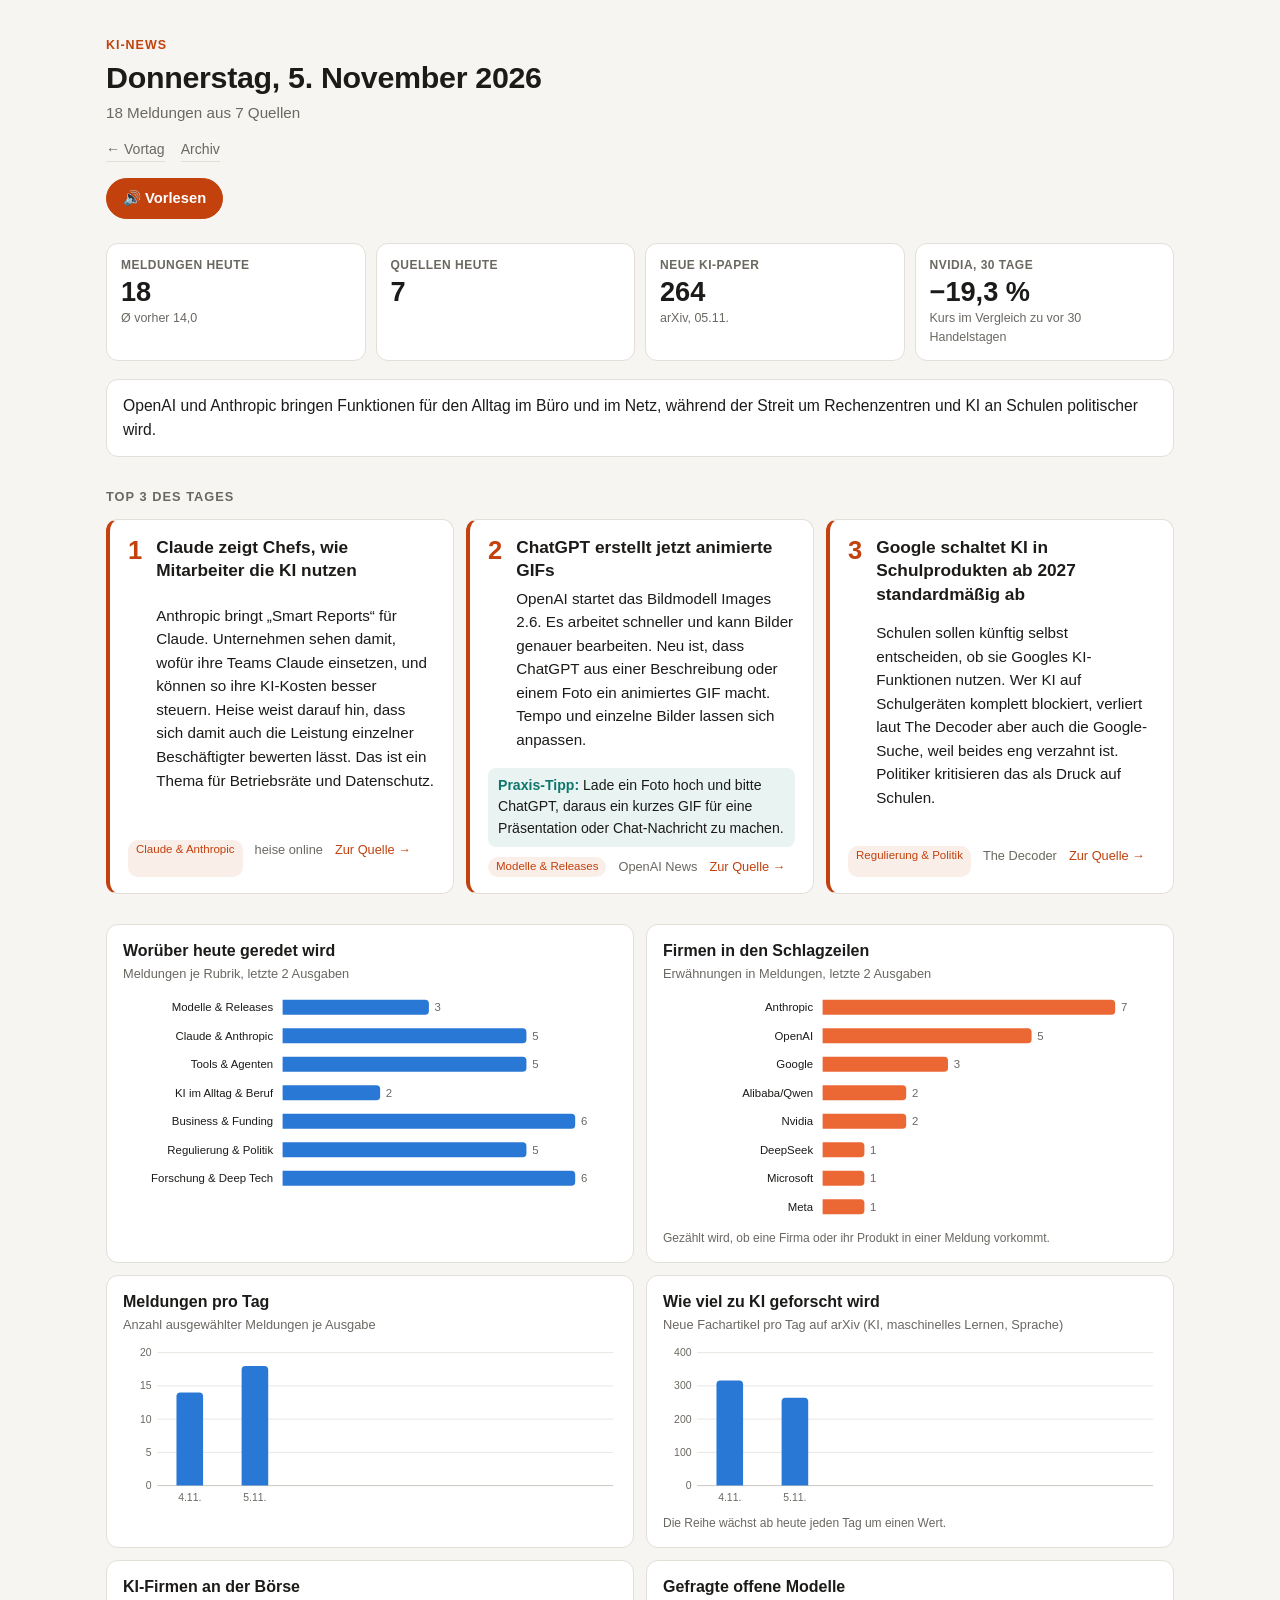
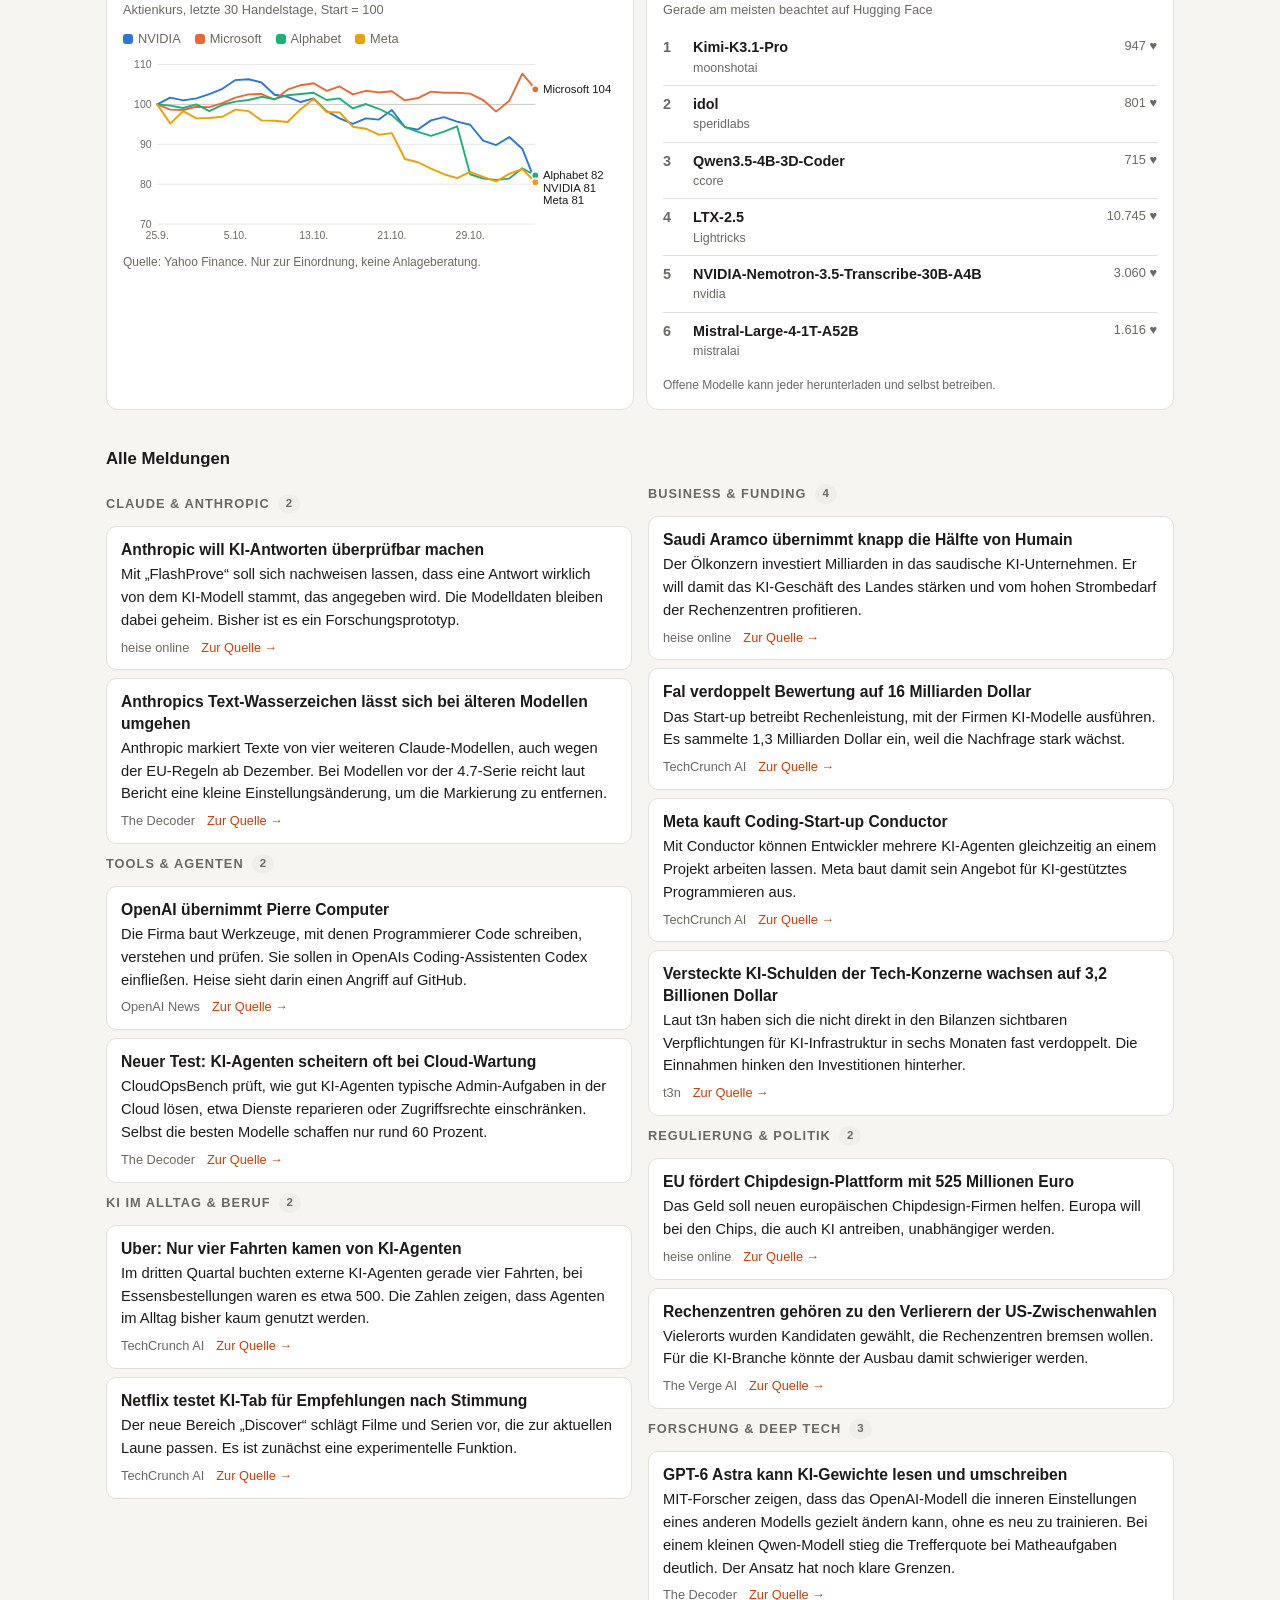
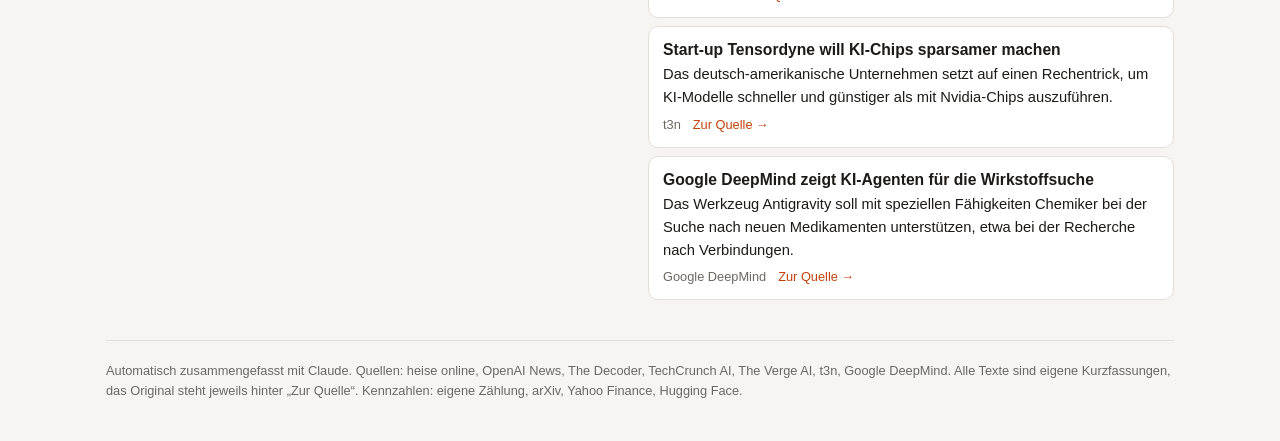
==== commit a77bd5d1: "seite: 2026-11-05" ====
--- a/index.html
+++ b/index.html
@@ -30,7 +30,7 @@
   <h2>Top 3 des Tages</h2>
   <div class="top"><article class="top-card"><div class="num">1</div><h3>Claude zeigt Chefs, wie Mitarbeiter die KI nutzen</h3><p>Anthropic bringt „Smart Reports“ für Claude. Unternehmen sehen damit, wofür ihre Teams Claude einsetzen, und können so ihre KI-Kosten besser steuern. Heise weist darauf hin, dass sich damit auch die Leistung einzelner Beschäftigter bewerten lässt. Das ist ein Thema für Betriebsräte und Datenschutz.</p><div class="meta"><span class="tag">Claude &amp; Anthropic</span><span>heise online</span><a href="https://www.heise.de/news/Smart-Reports-Was-Vorgesetzte-ueber-die-Claude-Nutzung-von-Mitarbeitern-erfahren-11511478.html" target="_blank" rel="noopener">Zur Quelle →</a></div></article><article class="top-card"><div class="num">2</div><h3>ChatGPT erstellt jetzt animierte GIFs</h3><p>OpenAI startet das Bildmodell Images 2.6. Es arbeitet schneller und kann Bilder genauer bearbeiten. Neu ist, dass ChatGPT aus einer Beschreibung oder einem Foto ein animiertes GIF macht. Tempo und einzelne Bilder lassen sich anpassen.</p><div class="tipp"><b>Praxis-Tipp:</b> Lade ein Foto hoch und bitte ChatGPT, daraus ein kurzes GIF für eine Präsentation oder Chat-Nachricht zu machen.</div><div class="meta"><span class="tag">Modelle &amp; Releases</span><span>OpenAI News</span><a href="https://openai.com/index/introducing-images-2-6" target="_blank" rel="noopener">Zur Quelle →</a></div></article><article class="top-card"><div class="num">3</div><h3>Google schaltet KI in Schulprodukten ab 2027 standardmäßig ab</h3><p>Schulen sollen künftig selbst entscheiden, ob sie Googles KI-Funktionen nutzen. Wer KI auf Schulgeräten komplett blockiert, verliert laut The Decoder aber auch die Google-Suche, weil beides eng verzahnt ist. Politiker kritisieren das als Druck auf Schulen.</p><div class="meta"><span class="tag">Regulierung &amp; Politik</span><span>The Decoder</span><a href="https://the-decoder.de/wer-googles-ki-in-der-schule-abschaltet-verliert-ab-2027-auch-die-suche/" target="_blank" rel="noopener">Zur Quelle →</a></div></article></div>
 
-  <div class="dash"><section class="panel"><h3>Worüber heute geredet wird</h3><div class="panel-sub">Meldungen je Rubrik, letzte 2 Ausgaben</div><svg viewBox="0 0 520 210" class="chart" role="img" aria-label="Balkendiagramm"><text x="158" y="15" class="lab" text-anchor="end" dominant-baseline="central">Modelle &amp; Releases</text><rect x="168" y="0" width="352" height="30" class="hit" data-tip="Modelle &amp; Releases: 3"/><path d="M168,7H318Q322,7 322,11V19Q322,23 318,23H168Z" style="fill:var(--s1)" pointer-events="none"/><text x="328" y="15" class="val" dominant-baseline="central">3</text><text x="158" y="45" class="lab" text-anchor="end" dominant-baseline="central">Claude &amp; Anthropic</text><rect x="168" y="30" width="352" height="30" class="hit" data-tip="Claude &amp; Anthropic: 5"/><path d="M168,37H420.6666666666667Q424.6666666666667,37 424.6666666666667,41V49Q424.6666666666667,53 420.6666666666667,53H168Z" style="fill:var(--s1)" pointer-events="none"/><text x="430.6666666666667" y="45" class="val" dominant-baseline="central">5</text><text x="158" y="75" class="lab" text-anchor="end" dominant-baseline="central">Tools &amp; Agenten</text><rect x="168" y="60" width="352" height="30" class="hit" data-tip="Tools &amp; Agenten: 5"/><path d="M168,67H420.6666666666667Q424.6666666666667,67 424.6666666666667,71V79Q424.6666666666667,83 420.6666666666667,83H168Z" style="fill:var(--s1)" pointer-events="none"/><text x="430.6666666666667" y="75" class="val" dominant-baseline="central">5</text><text x="158" y="105" class="lab" text-anchor="end" dominant-baseline="central">KI im Alltag &amp; Beruf</text><rect x="168" y="90" width="352" height="30" class="hit" data-tip="KI im Alltag &amp; Beruf: 2"/><path d="M168,97H266.66666666666663Q270.66666666666663,97 270.66666666666663,101V109Q270.66666666666663,113 266.66666666666663,113H168Z" style="fill:var(--s1)" pointer-events="none"/><text x="276.66666666666663" y="105" class="val" dominant-baseline="central">2</text><text x="158" y="135" class="lab" text-anchor="end" dominant-baseline="central">Business &amp; Funding</text><rect x="168" y="120" width="352" height="30" class="hit" data-tip="Business &amp; Funding: 6"/><path d="M168,127H472Q476,127 476,131V139Q476,143 472,143H168Z" style="fill:var(--s1)" pointer-events="none"/><text x="482" y="135" class="val" dominant-baseline="central">6</text><text x="158" y="165" class="lab" text-anchor="end" dominant-baseline="central">Regulierung &amp; Politik</text><rect x="168" y="150" width="352" height="30" class="hit" data-tip="Regulierung &amp; Politik: 5"/><path d="M168,157H420.6666666666667Q424.6666666666667,157 424.6666666666667,161V169Q424.6666666666667,173 420.6666666666667,173H168Z" style="fill:var(--s1)" pointer-events="none"/><text x="430.6666666666667" y="165" class="val" dominant-baseline="central">5</text><text x="158" y="195" class="lab" text-anchor="end" dominant-baseline="central">Forschung &amp; Deep Tech</text><rect x="168" y="180" width="352" height="30" class="hit" data-tip="Forschung &amp; Deep Tech: 6"/><path d="M168,187H472Q476,187 476,191V199Q476,203 472,203H168Z" style="fill:var(--s1)" pointer-events="none"/><text x="482" y="195" class="val" dominant-baseline="central">6</text></svg></section><section class="panel"><h3>Firmen in den Schlagzeilen</h3><div class="panel-sub">Erwähnungen in Meldungen, letzte 2 Ausgaben</div><svg viewBox="0 0 520 240" class="chart" role="img" aria-label="Balkendiagramm"><text x="158" y="15" class="lab" text-anchor="end" dominant-baseline="central">Anthropic</text><rect x="168" y="0" width="352" height="30" class="hit" data-tip="Anthropic: 7"/><path d="M168,7H472Q476,7 476,11V19Q476,23 472,23H168Z" style="fill:var(--s2)" pointer-events="none"/><text x="482" y="15" class="val" dominant-baseline="central">7</text><text x="158" y="45" class="lab" text-anchor="end" dominant-baseline="central">OpenAI</text><rect x="168" y="30" width="352" height="30" class="hit" data-tip="OpenAI: 5"/><path d="M168,37H384Q388,37 388,41V49Q388,53 384,53H168Z" style="fill:var(--s2)" pointer-events="none"/><text x="394" y="45" class="val" dominant-baseline="central">5</text><text x="158" y="75" class="lab" text-anchor="end" dominant-baseline="central">Google</text><rect x="168" y="60" width="352" height="30" class="hit" data-tip="Google: 3"/><path d="M168,67H296Q300,67 300,71V79Q300,83 296,83H168Z" style="fill:var(--s2)" pointer-events="none"/><text x="306" y="75" class="val" dominant-baseline="central">3</text><text x="158" y="105" class="lab" text-anchor="end" dominant-baseline="central">Alibaba/Qwen</text><rect x="168" y="90" width="352" height="30" class="hit" data-tip="Alibaba/Qwen: 2"/><path d="M168,97H252Q256,97 256,101V109Q256,113 252,113H168Z" style="fill:var(--s2)" pointer-events="none"/><text x="262" y="105" class="val" dominant-baseline="central">2</text><text x="158" y="135" class="lab" text-anchor="end" dominant-baseline="central">Nvidia</text><rect x="168" y="120" width="352" height="30" class="hit" data-tip="Nvidia: 2"/><path d="M168,127H252Q256,127 256,131V139Q256,143 252,143H168Z" style="fill:var(--s2)" pointer-events="none"/><text x="262" y="135" class="val" dominant-baseline="central">2</text><text x="158" y="165" class="lab" text-anchor="end" dominant-baseline="central">DeepSeek</text><rect x="168" y="150" width="352" height="30" class="hit" data-tip="DeepSeek: 1"/><path d="M168,157H208Q212,157 212,161V169Q212,173 208,173H168Z" style="fill:var(--s2)" pointer-events="none"/><text x="218" y="165" class="val" dominant-baseline="central">1</text><text x="158" y="195" class="lab" text-anchor="end" dominant-baseline="central">Microsoft</text><rect x="168" y="180" width="352" height="30" class="hit" data-tip="Microsoft: 1"/><path d="M168,187H208Q212,187 212,191V199Q212,203 208,203H168Z" style="fill:var(--s2)" pointer-events="none"/><text x="218" y="195" class="val" dominant-baseline="central">1</text><text x="158" y="225" class="lab" text-anchor="end" dominant-baseline="central">Meta</text><rect x="168" y="210" width="352" height="30" class="hit" data-tip="Meta: 1"/><path d="M168,217H208Q212,217 212,221V229Q212,233 208,233H168Z" style="fill:var(--s2)" pointer-events="none"/><text x="218" y="225" class="val" dominant-baseline="central">1</text></svg><div class="panel-foot">Gezählt wird, ob eine Firma oder ihr Produkt in einer Meldung vorkommt.</div></section><section class="panel"><h3>Meldungen pro Tag</h3><div class="panel-sub">Anzahl ausgewählter Meldungen je Ausgabe</div><svg viewBox="0 0 520 170" class="chart" role="img" aria-label="Säulendiagramm"><line x1="36" x2="516" y1="148" y2="148" class="base"/><text x="30" y="148" class="ax" text-anchor="end" dominant-baseline="central">0</text><line x1="36" x2="516" y1="113" y2="113" class="grid"/><text x="30" y="113" class="ax" text-anchor="end" dominant-baseline="central">5</text><line x1="36" x2="516" y1="78" y2="78" class="grid"/><text x="30" y="78" class="ax" text-anchor="end" dominant-baseline="central">10</text><line x1="36" x2="516" y1="43" y2="43" class="grid"/><text x="30" y="43" class="ax" text-anchor="end" dominant-baseline="central">15</text><line x1="36" x2="516" y1="8" y2="8" class="grid"/><text x="30" y="8" class="ax" text-anchor="end" dominant-baseline="central">20</text><rect x="36" y="8" width="68.57142857142857" height="140" class="hit" data-tip="4.11.: 14"/><path d="M56.285714285714285,148V54Q56.285714285714285,50 60.285714285714285,50H80.28571428571428Q84.28571428571428,50 84.28571428571428,54V148Z" style="fill:var(--s1)" pointer-events="none"/><text x="70.28571428571428" y="164" class="ax" text-anchor="middle">4.11.</text><rect x="104.57142857142857" y="8" width="68.57142857142857" height="140" class="hit" data-tip="5.11.: 18"/><path d="M124.85714285714286,148V26Q124.85714285714286,22 128.85714285714286,22H148.85714285714286Q152.85714285714286,22 152.85714285714286,26V148Z" style="fill:var(--s1)" pointer-events="none"/><text x="138.85714285714286" y="164" class="ax" text-anchor="middle">5.11.</text></svg></section><section class="panel"><h3>Wie viel zu KI geforscht wird</h3><div class="panel-sub">Neue Fachartikel pro Tag auf arXiv (KI, maschinelles Lernen, Sprache)</div><svg viewBox="0 0 520 170" class="chart" role="img" aria-label="Säulendiagramm"><line x1="36" x2="516" y1="148" y2="148" class="base"/><text x="30" y="148" class="ax" text-anchor="end" dominant-baseline="central">0</text><line x1="36" x2="516" y1="113" y2="113" class="grid"/><text x="30" y="113" class="ax" text-anchor="end" dominant-baseline="central">100</text><line x1="36" x2="516" y1="78" y2="78" class="grid"/><text x="30" y="78" class="ax" text-anchor="end" dominant-baseline="central">200</text><line x1="36" x2="516" y1="43" y2="43" class="grid"/><text x="30" y="43" class="ax" text-anchor="end" dominant-baseline="central">300</text><line x1="36" x2="516" y1="8" y2="8" class="grid"/><text x="30" y="8" class="ax" text-anchor="end" dominant-baseline="central">400</text><rect x="36" y="8" width="68.57142857142857" height="140" class="hit" data-tip="04.11.: 316 (KI 115, ML 148, Sprache 53)"/><path d="M56.285714285714285,148V41.39999999999999Q56.285714285714285,37.39999999999999 60.285714285714285,37.39999999999999H80.28571428571428Q84.28571428571428,37.39999999999999 84.28571428571428,41.39999999999999V148Z" style="fill:var(--s1)" pointer-events="none"/><text x="70.28571428571428" y="164" class="ax" text-anchor="middle">4.11.</text><rect x="104.57142857142857" y="8" width="68.57142857142857" height="140" class="hit" data-tip="05.11.: 264 (KI 93, ML 110, Sprache 61)"/><path d="M124.85714285714286,148V59.599999999999994Q124.85714285714286,55.599999999999994 128.85714285714286,55.599999999999994H148.85714285714286Q152.85714285714286,55.599999999999994 152.85714285714286,59.599999999999994V148Z" style="fill:var(--s1)" pointer-events="none"/><text x="138.85714285714286" y="164" class="ax" text-anchor="middle">5.11.</text></svg><div class="panel-foot">Die Reihe wächst ab heute jeden Tag um einen Wert.</div></section><section class="panel"><h3>KI-Firmen an der Börse</h3><div class="panel-sub">Aktienkurs, letzte 30 Handelstage, Start = 100</div><div class="legend"><span><i style="background:var(--s1)"></i>NVIDIA</span><span><i style="background:var(--s2)"></i>Microsoft</span><span><i style="background:var(--s3)"></i>Alphabet</span><span><i style="background:var(--s4)"></i>Meta</span></div><svg viewBox="0 0 520 200" class="chart" role="img" aria-label="Liniendiagramm"><line x1="36" x2="434" y1="178" y2="178" class="grid"/><text x="30" y="178" class="ax" text-anchor="end" dominant-baseline="central">70</text><line x1="36" x2="434" y1="136" y2="136" class="grid"/><text x="30" y="136" class="ax" text-anchor="end" dominant-baseline="central">80</text><line x1="36" x2="434" y1="94" y2="94" class="grid"/><text x="30" y="94" class="ax" text-anchor="end" dominant-baseline="central">90</text><line x1="36" x2="434" y1="52" y2="52" class="base"/><text x="30" y="52" class="ax" text-anchor="end" dominant-baseline="central">100</text><line x1="36" x2="434" y1="10" y2="10" class="grid"/><text x="30" y="10" class="ax" text-anchor="end" dominant-baseline="central">110</text><text x="36" y="194" class="ax" text-anchor="middle">25.9.</text><text x="118.34482758620689" y="194" class="ax" text-anchor="middle">5.10.</text><text x="200.68965517241378" y="194" class="ax" text-anchor="middle">13.10.</text><text x="283.0344827586207" y="194" class="ax" text-anchor="middle">21.10.</text><text x="365.37931034482756" y="194" class="ax" text-anchor="middle">29.10.</text><path d="M36.0,52.0L49.7,44.9L63.4,47.8L77.2,45.7L90.9,41.1L104.6,35.6L118.3,26.4L132.1,25.5L145.8,28.9L159.5,41.9L173.2,44.0L187.0,49.5L200.7,45.7L214.4,59.1L228.1,66.7L241.9,72.6L255.6,66.7L269.3,68.0L283.0,57.9L296.8,75.9L310.5,78.5L324.2,68.8L337.9,65.4L351.7,70.1L365.4,73.4L379.1,90.2L392.8,94.8L406.6,86.4L420.3,98.6L434.0,133.1" class="line" style="stroke:var(--s1)"/><circle cx="434" cy="133.06" r="4" class="dot" style="fill:var(--s1)"/><path d="M36.0,52.0L49.7,57.5L63.4,57.9L77.2,54.5L90.9,54.9L104.6,50.7L118.3,44.9L132.1,41.5L145.8,41.1L159.5,47.0L173.2,36.5L187.0,31.8L200.7,29.7L214.4,37.7L228.1,33.1L241.9,41.5L255.6,37.7L269.3,39.4L283.0,38.1L296.8,47.8L310.5,45.3L324.2,38.6L337.9,39.8L351.7,39.8L365.4,40.7L379.1,47.4L392.8,59.6L406.6,48.2L420.3,19.7L434.0,36.0" class="line" style="stroke:var(--s2)"/><circle cx="434" cy="36.03999999999999" r="4" class="dot" style="fill:var(--s2)"/><path d="M36.0,52.0L49.7,53.3L63.4,55.8L77.2,52.0L90.9,59.1L104.6,52.4L118.3,49.1L132.1,47.4L145.8,44.0L159.5,46.5L173.2,42.3L187.0,41.1L200.7,39.8L214.4,47.4L228.1,45.7L241.9,56.2L255.6,51.6L269.3,56.6L283.0,63.3L296.8,75.9L310.5,81.0L324.2,85.2L337.9,80.6L351.7,75.1L365.4,125.5L379.1,130.1L392.8,131.4L406.6,130.1L420.3,119.2L434.0,126.8" class="line" style="stroke:var(--s3)"/><circle cx="434" cy="126.75999999999999" r="4" class="dot" style="fill:var(--s3)"/><path d="M36.0,52.0L49.7,72.2L63.4,59.1L77.2,66.7L90.9,66.3L104.6,65.0L118.3,57.5L132.1,59.1L145.8,68.8L159.5,69.2L173.2,70.5L187.0,57.0L200.7,46.1L214.4,60.0L228.1,60.4L241.9,75.5L255.6,77.6L269.3,83.9L283.0,82.2L296.8,109.5L310.5,112.9L324.2,119.6L337.9,125.5L351.7,129.7L365.4,123.0L379.1,128.4L392.8,133.1L406.6,125.1L420.3,120.0L434.0,133.9" class="line" style="stroke:var(--s4)"/><circle cx="434" cy="133.9" r="4" class="dot" style="fill:var(--s4)"/><text x="442" y="36.03999999999999" class="lab" dominant-baseline="central">Microsoft 104</text><text x="442" y="126.75999999999999" class="lab" dominant-baseline="central">Alphabet 82</text><text x="442" y="139.76" class="lab" dominant-baseline="central">NVIDIA 81</text><text x="442" y="152.76" class="lab" dominant-baseline="central">Meta 81</text><rect x="29.137931034482758" y="10" width="13.724137931034482" height="168" class="hit" data-x="36" data-tip="25.9.: NVIDIA 100 · Microsoft 100 · Alphabet 100 · Meta 100"/><rect x="42.862068965517246" y="10" width="13.724137931034482" height="168" class="hit" data-x="49.724137931034484" data-tip="28.9.: NVIDIA 102 · Microsoft 99 · Alphabet 100 · Meta 95"/><rect x="56.58620689655173" y="10" width="13.724137931034482" height="168" class="hit" data-x="63.44827586206897" data-tip="29.9.: NVIDIA 101 · Microsoft 99 · Alphabet 99 · Meta 98"/><rect x="70.3103448275862" y="10" width="13.724137931034482" height="168" class="hit" data-x="77.17241379310344" data-tip="30.9.: NVIDIA 102 · Microsoft 99 · Alphabet 100 · Meta 97"/><rect x="84.0344827586207" y="10" width="13.724137931034482" height="168" class="hit" data-x="90.89655172413794" data-tip="1.10.: NVIDIA 103 · Microsoft 99 · Alphabet 98 · Meta 97"/><rect x="97.75862068965517" y="10" width="13.724137931034482" height="168" class="hit" data-x="104.62068965517241" data-tip="2.10.: NVIDIA 104 · Microsoft 100 · Alphabet 100 · Meta 97"/><rect x="111.48275862068965" y="10" width="13.724137931034482" height="168" class="hit" data-x="118.34482758620689" data-tip="5.10.: NVIDIA 106 · Microsoft 102 · Alphabet 101 · Meta 99"/><rect x="125.20689655172416" y="10" width="13.724137931034482" height="168" class="hit" data-x="132.0689655172414" data-tip="6.10.: NVIDIA 106 · Microsoft 103 · Alphabet 101 · Meta 98"/><rect x="138.93103448275863" y="10" width="13.724137931034482" height="168" class="hit" data-x="145.79310344827587" data-tip="7.10.: NVIDIA 106 · Microsoft 103 · Alphabet 102 · Meta 96"/><rect x="152.6551724137931" y="10" width="13.724137931034482" height="168" class="hit" data-x="159.51724137931035" data-tip="8.10.: NVIDIA 102 · Microsoft 101 · Alphabet 101 · Meta 96"/><rect x="166.3793103448276" y="10" width="13.724137931034482" height="168" class="hit" data-x="173.24137931034483" data-tip="9.10.: NVIDIA 102 · Microsoft 104 · Alphabet 102 · Meta 96"/><rect x="180.10344827586206" y="10" width="13.724137931034482" height="168" class="hit" data-x="186.9655172413793" data-tip="12.10.: NVIDIA 101 · Microsoft 105 · Alphabet 103 · Meta 99"/><rect x="193.82758620689654" y="10" width="13.724137931034482" height="168" class="hit" data-x="200.68965517241378" data-tip="13.10.: NVIDIA 102 · Microsoft 105 · Alphabet 103 · Meta 101"/><rect x="207.55172413793105" y="10" width="13.724137931034482" height="168" class="hit" data-x="214.41379310344828" data-tip="14.10.: NVIDIA 98 · Microsoft 103 · Alphabet 101 · Meta 98"/><rect x="221.27586206896552" y="10" width="13.724137931034482" height="168" class="hit" data-x="228.13793103448276" data-tip="15.10.: NVIDIA 97 · Microsoft 105 · Alphabet 102 · Meta 98"/><rect x="235.00000000000003" y="10" width="13.724137931034482" height="168" class="hit" data-x="241.86206896551727" data-tip="16.10.: NVIDIA 95 · Microsoft 103 · Alphabet 99 · Meta 94"/><rect x="248.72413793103448" y="10" width="13.724137931034482" height="168" class="hit" data-x="255.58620689655172" data-tip="19.10.: NVIDIA 97 · Microsoft 103 · Alphabet 100 · Meta 94"/><rect x="262.4482758620689" y="10" width="13.724137931034482" height="168" class="hit" data-x="269.31034482758616" data-tip="20.10.: NVIDIA 96 · Microsoft 103 · Alphabet 99 · Meta 92"/><rect x="276.17241379310343" y="10" width="13.724137931034482" height="168" class="hit" data-x="283.0344827586207" data-tip="21.10.: NVIDIA 99 · Microsoft 103 · Alphabet 97 · Meta 93"/><rect x="289.8965517241379" y="10" width="13.724137931034482" height="168" class="hit" data-x="296.7586206896552" data-tip="22.10.: NVIDIA 94 · Microsoft 101 · Alphabet 94 · Meta 86"/><rect x="303.6206896551724" y="10" width="13.724137931034482" height="168" class="hit" data-x="310.48275862068965" data-tip="23.10.: NVIDIA 94 · Microsoft 102 · Alphabet 93 · Meta 86"/><rect x="317.34482758620686" y="10" width="13.724137931034482" height="168" class="hit" data-x="324.2068965517241" data-tip="26.10.: NVIDIA 96 · Microsoft 103 · Alphabet 92 · Meta 84"/><rect x="331.06896551724134" y="10" width="13.724137931034482" height="168" class="hit" data-x="337.9310344827586" data-tip="27.10.: NVIDIA 97 · Microsoft 103 · Alphabet 93 · Meta 83"/><rect x="344.7931034482759" y="10" width="13.724137931034482" height="168" class="hit" data-x="351.65517241379314" data-tip="28.10.: NVIDIA 96 · Microsoft 103 · Alphabet 95 · Meta 82"/><rect x="358.5172413793103" y="10" width="13.724137931034482" height="168" class="hit" data-x="365.37931034482756" data-tip="29.10.: NVIDIA 95 · Microsoft 103 · Alphabet 83 · Meta 83"/><rect x="372.24137931034477" y="10" width="13.724137931034482" height="168" class="hit" data-x="379.10344827586204" data-tip="30.10.: NVIDIA 91 · Microsoft 101 · Alphabet 81 · Meta 82"/><rect x="385.9655172413793" y="10" width="13.724137931034482" height="168" class="hit" data-x="392.82758620689657" data-tip="2.11.: NVIDIA 90 · Microsoft 98 · Alphabet 81 · Meta 81"/><rect x="399.6896551724138" y="10" width="13.724137931034482" height="168" class="hit" data-x="406.55172413793105" data-tip="3.11.: NVIDIA 92 · Microsoft 101 · Alphabet 81 · Meta 83"/><rect x="413.41379310344826" y="10" width="13.724137931034482" height="168" class="hit" data-x="420.2758620689655" data-tip="4.11.: NVIDIA 89 · Microsoft 108 · Alphabet 84 · Meta 84"/><rect x="427.13793103448273" y="10" width="13.724137931034482" height="168" class="hit" data-x="434" data-tip="5.11.: NVIDIA 81 · Microsoft 104 · Alphabet 82 · Meta 81"/><line class="cross" x1="0" x2="0" y1="10" y2="178" visibility="hidden"/></svg><div class="panel-foot">Quelle: Yahoo Finance. Nur zur Einordnung, keine Anlageberatung.</div></section><section class="panel"><h3>Gefragte offene Modelle</h3><div class="panel-sub">Gerade am meisten beachtet auf Hugging Face</div><ol class="ranklist"><li><a href="https://huggingface.co/moonshotai/Kimi-K3.1-Pro" target="_blank" rel="noopener">Kimi-K3.1-Pro</a><span>moonshotai</span><b>938 ♥</b></li><li><a href="https://huggingface.co/speridlabs/idol" target="_blank" rel="noopener">idol</a><span>speridlabs</span><b>785 ♥</b></li><li><a href="https://huggingface.co/Lightricks/LTX-2.5" target="_blank" rel="noopener">LTX-2.5</a><span>Lightricks</span><b>10.740 ♥</b></li><li><a href="https://huggingface.co/ccore/Qwen3.5-4B-3D-Coder" target="_blank" rel="noopener">Qwen3.5-4B-3D-Coder</a><span>ccore</span><b>709 ♥</b></li><li><a href="https://huggingface.co/Pika-Labs/Pika-H3-Flex" target="_blank" rel="noopener">Pika-H3-Flex</a><span>Pika-Labs</span><b>475 ♥</b></li><li><a href="https://huggingface.co/mistralai/Mistral-Large-4-1T-A52B" target="_blank" rel="noopener">Mistral-Large-4-1T-A52B</a><span>mistralai</span><b>1.615 ♥</b></li></ol><div class="panel-foot">Offene Modelle kann jeder herunterladen und selbst betreiben.</div></section></div>
+  <div class="dash"><section class="panel"><h3>Worüber heute geredet wird</h3><div class="panel-sub">Meldungen je Rubrik, letzte 2 Ausgaben</div><svg viewBox="0 0 520 210" class="chart" role="img" aria-label="Balkendiagramm"><text x="158" y="15" class="lab" text-anchor="end" dominant-baseline="central">Modelle &amp; Releases</text><rect x="168" y="0" width="352" height="30" class="hit" data-tip="Modelle &amp; Releases: 3"/><path d="M168,7H318Q322,7 322,11V19Q322,23 318,23H168Z" style="fill:var(--s1)" pointer-events="none"/><text x="328" y="15" class="val" dominant-baseline="central">3</text><text x="158" y="45" class="lab" text-anchor="end" dominant-baseline="central">Claude &amp; Anthropic</text><rect x="168" y="30" width="352" height="30" class="hit" data-tip="Claude &amp; Anthropic: 5"/><path d="M168,37H420.6666666666667Q424.6666666666667,37 424.6666666666667,41V49Q424.6666666666667,53 420.6666666666667,53H168Z" style="fill:var(--s1)" pointer-events="none"/><text x="430.6666666666667" y="45" class="val" dominant-baseline="central">5</text><text x="158" y="75" class="lab" text-anchor="end" dominant-baseline="central">Tools &amp; Agenten</text><rect x="168" y="60" width="352" height="30" class="hit" data-tip="Tools &amp; Agenten: 5"/><path d="M168,67H420.6666666666667Q424.6666666666667,67 424.6666666666667,71V79Q424.6666666666667,83 420.6666666666667,83H168Z" style="fill:var(--s1)" pointer-events="none"/><text x="430.6666666666667" y="75" class="val" dominant-baseline="central">5</text><text x="158" y="105" class="lab" text-anchor="end" dominant-baseline="central">KI im Alltag &amp; Beruf</text><rect x="168" y="90" width="352" height="30" class="hit" data-tip="KI im Alltag &amp; Beruf: 2"/><path d="M168,97H266.66666666666663Q270.66666666666663,97 270.66666666666663,101V109Q270.66666666666663,113 266.66666666666663,113H168Z" style="fill:var(--s1)" pointer-events="none"/><text x="276.66666666666663" y="105" class="val" dominant-baseline="central">2</text><text x="158" y="135" class="lab" text-anchor="end" dominant-baseline="central">Business &amp; Funding</text><rect x="168" y="120" width="352" height="30" class="hit" data-tip="Business &amp; Funding: 6"/><path d="M168,127H472Q476,127 476,131V139Q476,143 472,143H168Z" style="fill:var(--s1)" pointer-events="none"/><text x="482" y="135" class="val" dominant-baseline="central">6</text><text x="158" y="165" class="lab" text-anchor="end" dominant-baseline="central">Regulierung &amp; Politik</text><rect x="168" y="150" width="352" height="30" class="hit" data-tip="Regulierung &amp; Politik: 5"/><path d="M168,157H420.6666666666667Q424.6666666666667,157 424.6666666666667,161V169Q424.6666666666667,173 420.6666666666667,173H168Z" style="fill:var(--s1)" pointer-events="none"/><text x="430.6666666666667" y="165" class="val" dominant-baseline="central">5</text><text x="158" y="195" class="lab" text-anchor="end" dominant-baseline="central">Forschung &amp; Deep Tech</text><rect x="168" y="180" width="352" height="30" class="hit" data-tip="Forschung &amp; Deep Tech: 6"/><path d="M168,187H472Q476,187 476,191V199Q476,203 472,203H168Z" style="fill:var(--s1)" pointer-events="none"/><text x="482" y="195" class="val" dominant-baseline="central">6</text></svg></section><section class="panel"><h3>Firmen in den Schlagzeilen</h3><div class="panel-sub">Erwähnungen in Meldungen, letzte 2 Ausgaben</div><svg viewBox="0 0 520 240" class="chart" role="img" aria-label="Balkendiagramm"><text x="158" y="15" class="lab" text-anchor="end" dominant-baseline="central">Anthropic</text><rect x="168" y="0" width="352" height="30" class="hit" data-tip="Anthropic: 7"/><path d="M168,7H472Q476,7 476,11V19Q476,23 472,23H168Z" style="fill:var(--s2)" pointer-events="none"/><text x="482" y="15" class="val" dominant-baseline="central">7</text><text x="158" y="45" class="lab" text-anchor="end" dominant-baseline="central">OpenAI</text><rect x="168" y="30" width="352" height="30" class="hit" data-tip="OpenAI: 5"/><path d="M168,37H384Q388,37 388,41V49Q388,53 384,53H168Z" style="fill:var(--s2)" pointer-events="none"/><text x="394" y="45" class="val" dominant-baseline="central">5</text><text x="158" y="75" class="lab" text-anchor="end" dominant-baseline="central">Google</text><rect x="168" y="60" width="352" height="30" class="hit" data-tip="Google: 3"/><path d="M168,67H296Q300,67 300,71V79Q300,83 296,83H168Z" style="fill:var(--s2)" pointer-events="none"/><text x="306" y="75" class="val" dominant-baseline="central">3</text><text x="158" y="105" class="lab" text-anchor="end" dominant-baseline="central">Alibaba/Qwen</text><rect x="168" y="90" width="352" height="30" class="hit" data-tip="Alibaba/Qwen: 2"/><path d="M168,97H252Q256,97 256,101V109Q256,113 252,113H168Z" style="fill:var(--s2)" pointer-events="none"/><text x="262" y="105" class="val" dominant-baseline="central">2</text><text x="158" y="135" class="lab" text-anchor="end" dominant-baseline="central">Nvidia</text><rect x="168" y="120" width="352" height="30" class="hit" data-tip="Nvidia: 2"/><path d="M168,127H252Q256,127 256,131V139Q256,143 252,143H168Z" style="fill:var(--s2)" pointer-events="none"/><text x="262" y="135" class="val" dominant-baseline="central">2</text><text x="158" y="165" class="lab" text-anchor="end" dominant-baseline="central">DeepSeek</text><rect x="168" y="150" width="352" height="30" class="hit" data-tip="DeepSeek: 1"/><path d="M168,157H208Q212,157 212,161V169Q212,173 208,173H168Z" style="fill:var(--s2)" pointer-events="none"/><text x="218" y="165" class="val" dominant-baseline="central">1</text><text x="158" y="195" class="lab" text-anchor="end" dominant-baseline="central">Microsoft</text><rect x="168" y="180" width="352" height="30" class="hit" data-tip="Microsoft: 1"/><path d="M168,187H208Q212,187 212,191V199Q212,203 208,203H168Z" style="fill:var(--s2)" pointer-events="none"/><text x="218" y="195" class="val" dominant-baseline="central">1</text><text x="158" y="225" class="lab" text-anchor="end" dominant-baseline="central">Meta</text><rect x="168" y="210" width="352" height="30" class="hit" data-tip="Meta: 1"/><path d="M168,217H208Q212,217 212,221V229Q212,233 208,233H168Z" style="fill:var(--s2)" pointer-events="none"/><text x="218" y="225" class="val" dominant-baseline="central">1</text></svg><div class="panel-foot">Gezählt wird, ob eine Firma oder ihr Produkt in einer Meldung vorkommt.</div></section><section class="panel"><h3>Meldungen pro Tag</h3><div class="panel-sub">Anzahl ausgewählter Meldungen je Ausgabe</div><svg viewBox="0 0 520 170" class="chart" role="img" aria-label="Säulendiagramm"><line x1="36" x2="516" y1="148" y2="148" class="base"/><text x="30" y="148" class="ax" text-anchor="end" dominant-baseline="central">0</text><line x1="36" x2="516" y1="113" y2="113" class="grid"/><text x="30" y="113" class="ax" text-anchor="end" dominant-baseline="central">5</text><line x1="36" x2="516" y1="78" y2="78" class="grid"/><text x="30" y="78" class="ax" text-anchor="end" dominant-baseline="central">10</text><line x1="36" x2="516" y1="43" y2="43" class="grid"/><text x="30" y="43" class="ax" text-anchor="end" dominant-baseline="central">15</text><line x1="36" x2="516" y1="8" y2="8" class="grid"/><text x="30" y="8" class="ax" text-anchor="end" dominant-baseline="central">20</text><rect x="36" y="8" width="68.57142857142857" height="140" class="hit" data-tip="4.11.: 14"/><path d="M56.285714285714285,148V54Q56.285714285714285,50 60.285714285714285,50H80.28571428571428Q84.28571428571428,50 84.28571428571428,54V148Z" style="fill:var(--s1)" pointer-events="none"/><text x="70.28571428571428" y="164" class="ax" text-anchor="middle">4.11.</text><rect x="104.57142857142857" y="8" width="68.57142857142857" height="140" class="hit" data-tip="5.11.: 18"/><path d="M124.85714285714286,148V26Q124.85714285714286,22 128.85714285714286,22H148.85714285714286Q152.85714285714286,22 152.85714285714286,26V148Z" style="fill:var(--s1)" pointer-events="none"/><text x="138.85714285714286" y="164" class="ax" text-anchor="middle">5.11.</text></svg></section><section class="panel"><h3>Wie viel zu KI geforscht wird</h3><div class="panel-sub">Neue Fachartikel pro Tag auf arXiv (KI, maschinelles Lernen, Sprache)</div><svg viewBox="0 0 520 170" class="chart" role="img" aria-label="Säulendiagramm"><line x1="36" x2="516" y1="148" y2="148" class="base"/><text x="30" y="148" class="ax" text-anchor="end" dominant-baseline="central">0</text><line x1="36" x2="516" y1="113" y2="113" class="grid"/><text x="30" y="113" class="ax" text-anchor="end" dominant-baseline="central">100</text><line x1="36" x2="516" y1="78" y2="78" class="grid"/><text x="30" y="78" class="ax" text-anchor="end" dominant-baseline="central">200</text><line x1="36" x2="516" y1="43" y2="43" class="grid"/><text x="30" y="43" class="ax" text-anchor="end" dominant-baseline="central">300</text><line x1="36" x2="516" y1="8" y2="8" class="grid"/><text x="30" y="8" class="ax" text-anchor="end" dominant-baseline="central">400</text><rect x="36" y="8" width="68.57142857142857" height="140" class="hit" data-tip="04.11.: 316 (KI 115, ML 148, Sprache 53)"/><path d="M56.285714285714285,148V41.39999999999999Q56.285714285714285,37.39999999999999 60.285714285714285,37.39999999999999H80.28571428571428Q84.28571428571428,37.39999999999999 84.28571428571428,41.39999999999999V148Z" style="fill:var(--s1)" pointer-events="none"/><text x="70.28571428571428" y="164" class="ax" text-anchor="middle">4.11.</text><rect x="104.57142857142857" y="8" width="68.57142857142857" height="140" class="hit" data-tip="05.11.: 264 (KI 93, ML 110, Sprache 61)"/><path d="M124.85714285714286,148V59.599999999999994Q124.85714285714286,55.599999999999994 128.85714285714286,55.599999999999994H148.85714285714286Q152.85714285714286,55.599999999999994 152.85714285714286,59.599999999999994V148Z" style="fill:var(--s1)" pointer-events="none"/><text x="138.85714285714286" y="164" class="ax" text-anchor="middle">5.11.</text></svg><div class="panel-foot">Die Reihe wächst ab heute jeden Tag um einen Wert.</div></section><section class="panel"><h3>KI-Firmen an der Börse</h3><div class="panel-sub">Aktienkurs, letzte 30 Handelstage, Start = 100</div><div class="legend"><span><i style="background:var(--s1)"></i>NVIDIA</span><span><i style="background:var(--s2)"></i>Microsoft</span><span><i style="background:var(--s3)"></i>Alphabet</span><span><i style="background:var(--s4)"></i>Meta</span></div><svg viewBox="0 0 520 200" class="chart" role="img" aria-label="Liniendiagramm"><line x1="36" x2="434" y1="178" y2="178" class="grid"/><text x="30" y="178" class="ax" text-anchor="end" dominant-baseline="central">70</text><line x1="36" x2="434" y1="136" y2="136" class="grid"/><text x="30" y="136" class="ax" text-anchor="end" dominant-baseline="central">80</text><line x1="36" x2="434" y1="94" y2="94" class="grid"/><text x="30" y="94" class="ax" text-anchor="end" dominant-baseline="central">90</text><line x1="36" x2="434" y1="52" y2="52" class="base"/><text x="30" y="52" class="ax" text-anchor="end" dominant-baseline="central">100</text><line x1="36" x2="434" y1="10" y2="10" class="grid"/><text x="30" y="10" class="ax" text-anchor="end" dominant-baseline="central">110</text><text x="36" y="194" class="ax" text-anchor="middle">25.9.</text><text x="118.34482758620689" y="194" class="ax" text-anchor="middle">5.10.</text><text x="200.68965517241378" y="194" class="ax" text-anchor="middle">13.10.</text><text x="283.0344827586207" y="194" class="ax" text-anchor="middle">21.10.</text><text x="365.37931034482756" y="194" class="ax" text-anchor="middle">29.10.</text><path d="M36.0,52.0L49.7,44.9L63.4,47.8L77.2,45.7L90.9,41.1L104.6,35.6L118.3,26.4L132.1,25.5L145.8,28.9L159.5,41.9L173.2,44.0L187.0,49.5L200.7,45.7L214.4,59.1L228.1,66.7L241.9,72.6L255.6,66.7L269.3,68.0L283.0,57.9L296.8,75.9L310.5,78.5L324.2,68.8L337.9,65.4L351.7,70.1L365.4,73.4L379.1,90.2L392.8,94.8L406.6,86.4L420.3,98.6L434.0,133.1" class="line" style="stroke:var(--s1)"/><circle cx="434" cy="133.06" r="4" class="dot" style="fill:var(--s1)"/><path d="M36.0,52.0L49.7,57.5L63.4,57.9L77.2,54.5L90.9,54.9L104.6,50.7L118.3,44.9L132.1,41.5L145.8,41.1L159.5,47.0L173.2,36.5L187.0,31.8L200.7,29.7L214.4,37.7L228.1,33.1L241.9,41.5L255.6,37.7L269.3,39.4L283.0,38.1L296.8,47.8L310.5,45.3L324.2,38.6L337.9,39.8L351.7,39.8L365.4,40.7L379.1,47.4L392.8,59.6L406.6,48.2L420.3,19.7L434.0,36.0" class="line" style="stroke:var(--s2)"/><circle cx="434" cy="36.03999999999999" r="4" class="dot" style="fill:var(--s2)"/><path d="M36.0,52.0L49.7,53.3L63.4,55.8L77.2,52.0L90.9,59.1L104.6,52.4L118.3,49.1L132.1,47.4L145.8,44.0L159.5,46.5L173.2,42.3L187.0,41.1L200.7,39.8L214.4,47.4L228.1,45.7L241.9,56.2L255.6,51.6L269.3,56.6L283.0,63.3L296.8,75.9L310.5,81.0L324.2,85.2L337.9,80.6L351.7,75.1L365.4,125.5L379.1,130.1L392.8,131.4L406.6,130.1L420.3,119.2L434.0,126.8" class="line" style="stroke:var(--s3)"/><circle cx="434" cy="126.75999999999999" r="4" class="dot" style="fill:var(--s3)"/><path d="M36.0,52.0L49.7,72.2L63.4,59.1L77.2,66.7L90.9,66.3L104.6,65.0L118.3,57.5L132.1,59.1L145.8,68.8L159.5,69.2L173.2,70.5L187.0,57.0L200.7,46.1L214.4,60.0L228.1,60.4L241.9,75.5L255.6,77.6L269.3,83.9L283.0,82.2L296.8,109.5L310.5,112.9L324.2,119.6L337.9,125.5L351.7,129.7L365.4,123.0L379.1,128.4L392.8,133.1L406.6,125.1L420.3,120.0L434.0,133.9" class="line" style="stroke:var(--s4)"/><circle cx="434" cy="133.9" r="4" class="dot" style="fill:var(--s4)"/><text x="442" y="36.03999999999999" class="lab" dominant-baseline="central">Microsoft 104</text><text x="442" y="126.75999999999999" class="lab" dominant-baseline="central">Alphabet 82</text><text x="442" y="139.76" class="lab" dominant-baseline="central">NVIDIA 81</text><text x="442" y="152.76" class="lab" dominant-baseline="central">Meta 81</text><rect x="29.137931034482758" y="10" width="13.724137931034482" height="168" class="hit" data-x="36" data-tip="25.9.: NVIDIA 100 · Microsoft 100 · Alphabet 100 · Meta 100"/><rect x="42.862068965517246" y="10" width="13.724137931034482" height="168" class="hit" data-x="49.724137931034484" data-tip="28.9.: NVIDIA 102 · Microsoft 99 · Alphabet 100 · Meta 95"/><rect x="56.58620689655173" y="10" width="13.724137931034482" height="168" class="hit" data-x="63.44827586206897" data-tip="29.9.: NVIDIA 101 · Microsoft 99 · Alphabet 99 · Meta 98"/><rect x="70.3103448275862" y="10" width="13.724137931034482" height="168" class="hit" data-x="77.17241379310344" data-tip="30.9.: NVIDIA 102 · Microsoft 99 · Alphabet 100 · Meta 97"/><rect x="84.0344827586207" y="10" width="13.724137931034482" height="168" class="hit" data-x="90.89655172413794" data-tip="1.10.: NVIDIA 103 · Microsoft 99 · Alphabet 98 · Meta 97"/><rect x="97.75862068965517" y="10" width="13.724137931034482" height="168" class="hit" data-x="104.62068965517241" data-tip="2.10.: NVIDIA 104 · Microsoft 100 · Alphabet 100 · Meta 97"/><rect x="111.48275862068965" y="10" width="13.724137931034482" height="168" class="hit" data-x="118.34482758620689" data-tip="5.10.: NVIDIA 106 · Microsoft 102 · Alphabet 101 · Meta 99"/><rect x="125.20689655172416" y="10" width="13.724137931034482" height="168" class="hit" data-x="132.0689655172414" data-tip="6.10.: NVIDIA 106 · Microsoft 103 · Alphabet 101 · Meta 98"/><rect x="138.93103448275863" y="10" width="13.724137931034482" height="168" class="hit" data-x="145.79310344827587" data-tip="7.10.: NVIDIA 106 · Microsoft 103 · Alphabet 102 · Meta 96"/><rect x="152.6551724137931" y="10" width="13.724137931034482" height="168" class="hit" data-x="159.51724137931035" data-tip="8.10.: NVIDIA 102 · Microsoft 101 · Alphabet 101 · Meta 96"/><rect x="166.3793103448276" y="10" width="13.724137931034482" height="168" class="hit" data-x="173.24137931034483" data-tip="9.10.: NVIDIA 102 · Microsoft 104 · Alphabet 102 · Meta 96"/><rect x="180.10344827586206" y="10" width="13.724137931034482" height="168" class="hit" data-x="186.9655172413793" data-tip="12.10.: NVIDIA 101 · Microsoft 105 · Alphabet 103 · Meta 99"/><rect x="193.82758620689654" y="10" width="13.724137931034482" height="168" class="hit" data-x="200.68965517241378" data-tip="13.10.: NVIDIA 102 · Microsoft 105 · Alphabet 103 · Meta 101"/><rect x="207.55172413793105" y="10" width="13.724137931034482" height="168" class="hit" data-x="214.41379310344828" data-tip="14.10.: NVIDIA 98 · Microsoft 103 · Alphabet 101 · Meta 98"/><rect x="221.27586206896552" y="10" width="13.724137931034482" height="168" class="hit" data-x="228.13793103448276" data-tip="15.10.: NVIDIA 97 · Microsoft 105 · Alphabet 102 · Meta 98"/><rect x="235.00000000000003" y="10" width="13.724137931034482" height="168" class="hit" data-x="241.86206896551727" data-tip="16.10.: NVIDIA 95 · Microsoft 103 · Alphabet 99 · Meta 94"/><rect x="248.72413793103448" y="10" width="13.724137931034482" height="168" class="hit" data-x="255.58620689655172" data-tip="19.10.: NVIDIA 97 · Microsoft 103 · Alphabet 100 · Meta 94"/><rect x="262.4482758620689" y="10" width="13.724137931034482" height="168" class="hit" data-x="269.31034482758616" data-tip="20.10.: NVIDIA 96 · Microsoft 103 · Alphabet 99 · Meta 92"/><rect x="276.17241379310343" y="10" width="13.724137931034482" height="168" class="hit" data-x="283.0344827586207" data-tip="21.10.: NVIDIA 99 · Microsoft 103 · Alphabet 97 · Meta 93"/><rect x="289.8965517241379" y="10" width="13.724137931034482" height="168" class="hit" data-x="296.7586206896552" data-tip="22.10.: NVIDIA 94 · Microsoft 101 · Alphabet 94 · Meta 86"/><rect x="303.6206896551724" y="10" width="13.724137931034482" height="168" class="hit" data-x="310.48275862068965" data-tip="23.10.: NVIDIA 94 · Microsoft 102 · Alphabet 93 · Meta 86"/><rect x="317.34482758620686" y="10" width="13.724137931034482" height="168" class="hit" data-x="324.2068965517241" data-tip="26.10.: NVIDIA 96 · Microsoft 103 · Alphabet 92 · Meta 84"/><rect x="331.06896551724134" y="10" width="13.724137931034482" height="168" class="hit" data-x="337.9310344827586" data-tip="27.10.: NVIDIA 97 · Microsoft 103 · Alphabet 93 · Meta 83"/><rect x="344.7931034482759" y="10" width="13.724137931034482" height="168" class="hit" data-x="351.65517241379314" data-tip="28.10.: NVIDIA 96 · Microsoft 103 · Alphabet 95 · Meta 82"/><rect x="358.5172413793103" y="10" width="13.724137931034482" height="168" class="hit" data-x="365.37931034482756" data-tip="29.10.: NVIDIA 95 · Microsoft 103 · Alphabet 83 · Meta 83"/><rect x="372.24137931034477" y="10" width="13.724137931034482" height="168" class="hit" data-x="379.10344827586204" data-tip="30.10.: NVIDIA 91 · Microsoft 101 · Alphabet 81 · Meta 82"/><rect x="385.9655172413793" y="10" width="13.724137931034482" height="168" class="hit" data-x="392.82758620689657" data-tip="2.11.: NVIDIA 90 · Microsoft 98 · Alphabet 81 · Meta 81"/><rect x="399.6896551724138" y="10" width="13.724137931034482" height="168" class="hit" data-x="406.55172413793105" data-tip="3.11.: NVIDIA 92 · Microsoft 101 · Alphabet 81 · Meta 83"/><rect x="413.41379310344826" y="10" width="13.724137931034482" height="168" class="hit" data-x="420.2758620689655" data-tip="4.11.: NVIDIA 89 · Microsoft 108 · Alphabet 84 · Meta 84"/><rect x="427.13793103448273" y="10" width="13.724137931034482" height="168" class="hit" data-x="434" data-tip="5.11.: NVIDIA 81 · Microsoft 104 · Alphabet 82 · Meta 81"/><line class="cross" x1="0" x2="0" y1="10" y2="178" visibility="hidden"/></svg><div class="panel-foot">Quelle: Yahoo Finance. Nur zur Einordnung, keine Anlageberatung.</div></section><section class="panel"><h3>Gefragte offene Modelle</h3><div class="panel-sub">Gerade am meisten beachtet auf Hugging Face</div><ol class="ranklist"><li><a href="https://huggingface.co/moonshotai/Kimi-K3.1-Pro" target="_blank" rel="noopener">Kimi-K3.1-Pro</a><span>moonshotai</span><b>947 ♥</b></li><li><a href="https://huggingface.co/speridlabs/idol" target="_blank" rel="noopener">idol</a><span>speridlabs</span><b>801 ♥</b></li><li><a href="https://huggingface.co/ccore/Qwen3.5-4B-3D-Coder" target="_blank" rel="noopener">Qwen3.5-4B-3D-Coder</a><span>ccore</span><b>715 ♥</b></li><li><a href="https://huggingface.co/Lightricks/LTX-2.5" target="_blank" rel="noopener">LTX-2.5</a><span>Lightricks</span><b>10.745 ♥</b></li><li><a href="https://huggingface.co/nvidia/NVIDIA-Nemotron-3.5-Transcribe-30B-A4B" target="_blank" rel="noopener">NVIDIA-Nemotron-3.5-Transcribe-30B-A4B</a><span>nvidia</span><b>3.060 ♥</b></li><li><a href="https://huggingface.co/mistralai/Mistral-Large-4-1T-A52B" target="_blank" rel="noopener">Mistral-Large-4-1T-A52B</a><span>mistralai</span><b>1.616 ♥</b></li></ol><div class="panel-foot">Offene Modelle kann jeder herunterladen und selbst betreiben.</div></section></div>
 
   <h2 class="alle">Alle Meldungen</h2><div class="rubriken"><section class="rubrik"><h2>Claude &amp; Anthropic <span class="n">2</span></h2><article class="item"><h3>Anthropic will KI-Antworten überprüfbar machen</h3><p>Mit „FlashProve“ soll sich nachweisen lassen, dass eine Antwort wirklich von dem KI-Modell stammt, das angegeben wird. Die Modelldaten bleiben dabei geheim. Bisher ist es ein Forschungsprototyp.</p><div class="meta"><span>heise online</span><a href="https://www.heise.de/news/Wer-spricht-da-Anthropic-stellt-Identitaetsnachweis-fuer-KI-Modelle-vor-11511036.html" target="_blank" rel="noopener">Zur Quelle →</a></div></article><article class="item"><h3>Anthropics Text-Wasserzeichen lässt sich bei älteren Modellen umgehen</h3><p>Anthropic markiert Texte von vier weiteren Claude-Modellen, auch wegen der EU-Regeln ab Dezember. Bei Modellen vor der 4.7-Serie reicht laut Bericht eine kleine Einstellungsänderung, um die Markierung zu entfernen.</p><div class="meta"><span>The Decoder</span><a href="https://the-decoder.de/anthropic-api-nutzer-koennen-wasserzeichen-bei-aelteren-claude-modellen-leicht-umgehen/" target="_blank" rel="noopener">Zur Quelle →</a></div></article></section><section class="rubrik"><h2>Tools &amp; Agenten <span class="n">2</span></h2><article class="item"><h3>OpenAI übernimmt Pierre Computer</h3><p>Die Firma baut Werkzeuge, mit denen Programmierer Code schreiben, verstehen und prüfen. Sie sollen in OpenAIs Coding-Assistenten Codex einfließen. Heise sieht darin einen Angriff auf GitHub.</p><div class="meta"><span>OpenAI News</span><a href="https://openai.com/index/openai-to-acquire-pierre" target="_blank" rel="noopener">Zur Quelle →</a></div></article><article class="item"><h3>Neuer Test: KI-Agenten scheitern oft bei Cloud-Wartung</h3><p>CloudOpsBench prüft, wie gut KI-Agenten typische Admin-Aufgaben in der Cloud lösen, etwa Dienste reparieren oder Zugriffsrechte einschränken. Selbst die besten Modelle schaffen nur rund 60 Prozent.</p><div class="meta"><span>The Decoder</span><a href="https://the-decoder.de/cloudopsbench-testet-ki-modelle-bei-devops-und-selbst-die-besten-loesen-nur-60-prozent/" target="_blank" rel="noopener">Zur Quelle →</a></div></article></section><section class="rubrik"><h2>KI im Alltag &amp; Beruf <span class="n">2</span></h2><article class="item"><h3>Uber: Nur vier Fahrten kamen von KI-Agenten</h3><p>Im dritten Quartal buchten externe KI-Agenten gerade vier Fahrten, bei Essensbestellungen waren es etwa 500. Die Zahlen zeigen, dass Agenten im Alltag bisher kaum genutzt werden.</p><div class="meta"><span>TechCrunch AI</span><a href="https://techcrunch.com/2026/11/04/almost-no-one-uses-ai-agents-to-book-their-uber-company-says/" target="_blank" rel="noopener">Zur Quelle →</a></div></article><article class="item"><h3>Netflix testet KI-Tab für Empfehlungen nach Stimmung</h3><p>Der neue Bereich „Discover“ schlägt Filme und Serien vor, die zur aktuellen Laune passen. Es ist zunächst eine experimentelle Funktion.</p><div class="meta"><span>TechCrunch AI</span><a href="https://techcrunch.com/2026/11/03/netflixs-new-ai-discover-tab-helps-you-find-something-to-watch-based-on-your-mood/" target="_blank" rel="noopener">Zur Quelle →</a></div></article></section><section class="rubrik"><h2>Business &amp; Funding <span class="n">4</span></h2><article class="item"><h3>Saudi Aramco übernimmt knapp die Hälfte von Humain</h3><p>Der Ölkonzern investiert Milliarden in das saudische KI-Unternehmen. Er will damit das KI-Geschäft des Landes stärken und vom hohen Strombedarf der Rechenzentren profitieren.</p><div class="meta"><span>heise online</span><a href="https://www.heise.de/news/Saudi-Aramco-uebernimmt-knapp-die-Haelfte-des-KI-Unternehmens-Humain-11512647.html" target="_blank" rel="noopener">Zur Quelle →</a></div></article><article class="item"><h3>Fal verdoppelt Bewertung auf 16 Milliarden Dollar</h3><p>Das Start-up betreibt Rechenleistung, mit der Firmen KI-Modelle ausführen. Es sammelte 1,3 Milliarden Dollar ein, weil die Nachfrage stark wächst.</p><div class="meta"><span>TechCrunch AI</span><a href="https://techcrunch.com/2026/11/03/ai-inference-startup-fal-doubles-its-valuation-to-16b-as-demand-surges/" target="_blank" rel="noopener">Zur Quelle →</a></div></article><article class="item"><h3>Meta kauft Coding-Start-up Conductor</h3><p>Mit Conductor können Entwickler mehrere KI-Agenten gleichzeitig an einem Projekt arbeiten lassen. Meta baut damit sein Angebot für KI-gestütztes Programmieren aus.</p><div class="meta"><span>TechCrunch AI</span><a href="https://techcrunch.com/2026/11/04/meta-acquires-ai-coding-startup-conductor/" target="_blank" rel="noopener">Zur Quelle →</a></div></article><article class="item"><h3>Versteckte KI-Schulden der Tech-Konzerne wachsen auf 3,2 Billionen Dollar</h3><p>Laut t3n haben sich die nicht direkt in den Bilanzen sichtbaren Verpflichtungen für KI-Infrastruktur in sechs Monaten fast verdoppelt. Die Einnahmen hinken den Investitionen hinterher.</p><div class="meta"><span>t3n</span><a href="https://t3n.de/news/ki-schulden-tech-konzerne-1771696" target="_blank" rel="noopener">Zur Quelle →</a></div></article></section><section class="rubrik"><h2>Regulierung &amp; Politik <span class="n">2</span></h2><article class="item"><h3>EU fördert Chipdesign-Plattform mit 525 Millionen Euro</h3><p>Das Geld soll neuen europäischen Chipdesign-Firmen helfen. Europa will bei den Chips, die auch KI antreiben, unabhängiger werden.</p><div class="meta"><span>heise online</span><a href="https://www.heise.de/news/Europaeische-Chipdesign-Plattform-EU-investiert-Hunderte-Millionen-11512717.html" target="_blank" rel="noopener">Zur Quelle →</a></div></article><article class="item"><h3>Rechenzentren gehören zu den Verlierern der US-Zwischenwahlen</h3><p>Vielerorts wurden Kandidaten gewählt, die Rechenzentren bremsen wollen. Für die KI-Branche könnte der Ausbau damit schwieriger werden.</p><div class="meta"><span>The Verge AI</span><a href="https://www.theverge.com/policy/1026365/data-centers-midterms-results" target="_blank" rel="noopener">Zur Quelle →</a></div></article></section><section class="rubrik"><h2>Forschung &amp; Deep Tech <span class="n">3</span></h2><article class="item"><h3>GPT-6 Astra kann KI-Gewichte lesen und umschreiben</h3><p>MIT-Forscher zeigen, dass das OpenAI-Modell die inneren Einstellungen eines anderen Modells gezielt ändern kann, ohne es neu zu trainieren. Bei einem kleinen Qwen-Modell stieg die Trefferquote bei Matheaufgaben deutlich. Der Ansatz hat noch klare Grenzen.</p><div class="meta"><span>The Decoder</span><a href="https://the-decoder.de/gpt-6-astra-sieht-die-matrix-fuer-das-sprachmodell-sind-ki-gewichte-lesbarer-code/" target="_blank" rel="noopener">Zur Quelle →</a></div></article><article class="item"><h3>Start-up Tensordyne will KI-Chips sparsamer machen</h3><p>Das deutsch-amerikanische Unternehmen setzt auf einen Rechentrick, um KI-Modelle schneller und günstiger als mit Nvidia-Chips auszuführen.</p><div class="meta"><span>t3n</span><a href="https://t3n.de/news/tensordyne-chip-startup-nvidia-konkurrenz-1771073" target="_blank" rel="noopener">Zur Quelle →</a></div></article><article class="item"><h3>Google DeepMind zeigt KI-Agenten für die Wirkstoffsuche</h3><p>Das Werkzeug Antigravity soll mit speziellen Fähigkeiten Chemiker bei der Suche nach neuen Medikamenten unterstützen, etwa bei der Recherche nach Verbindungen.</p><div class="meta"><span>Google DeepMind</span><a href="https://deepmind.google/blog/agentic-cheminformatics-with-google-antigravity/" target="_blank" rel="noopener">Zur Quelle →</a></div></article></section></div>
 
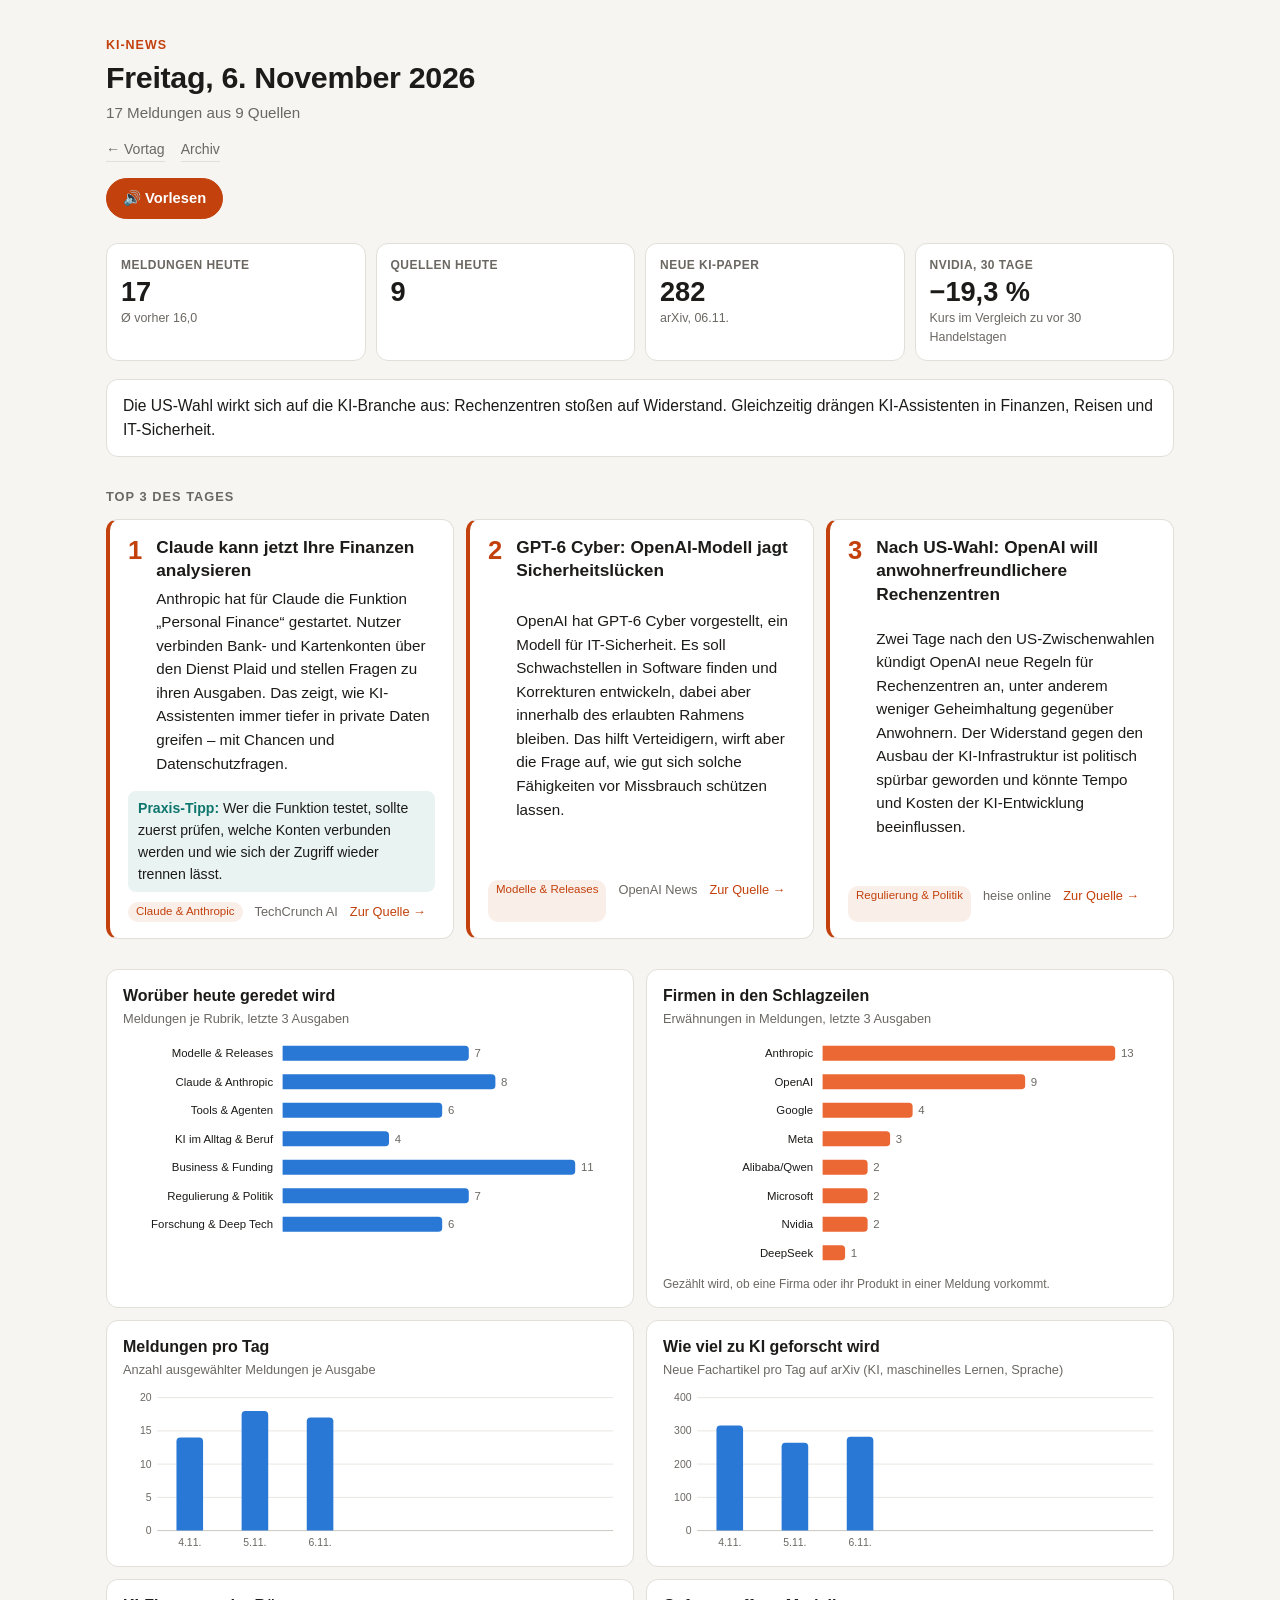
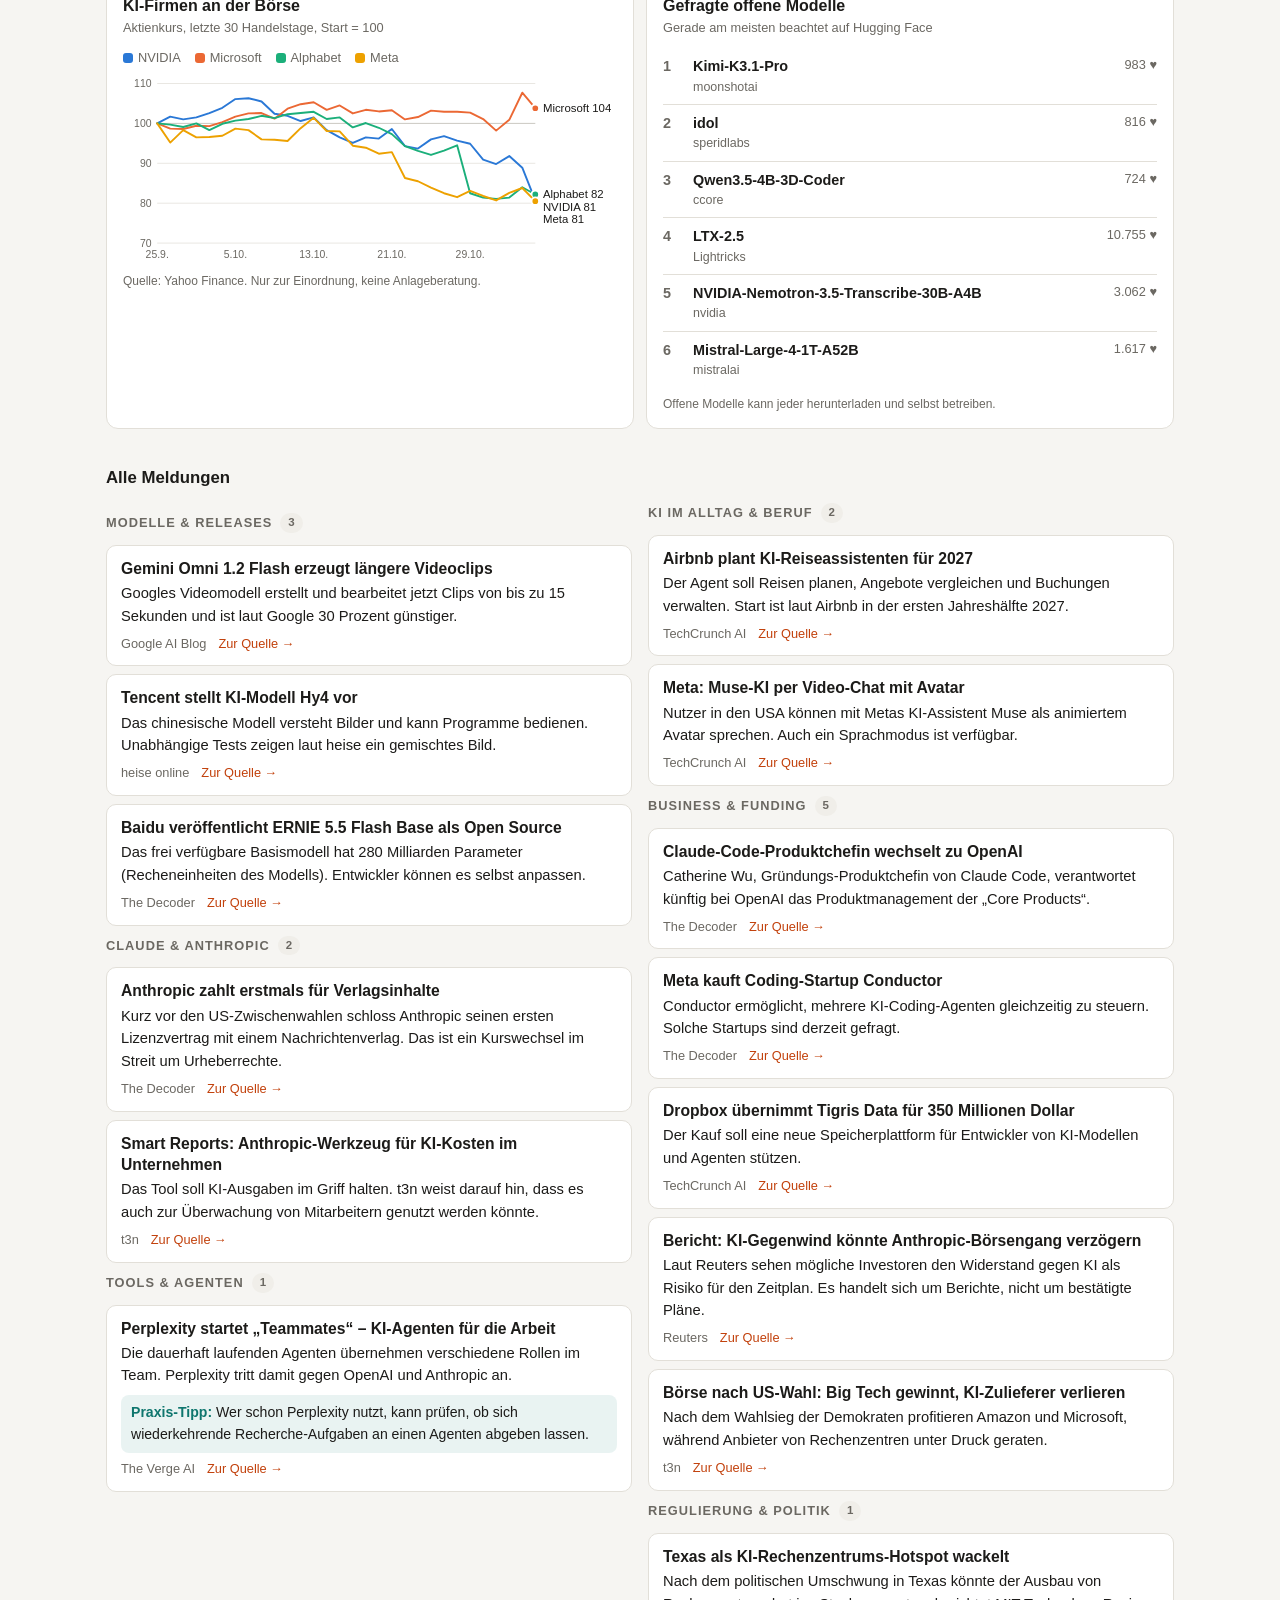
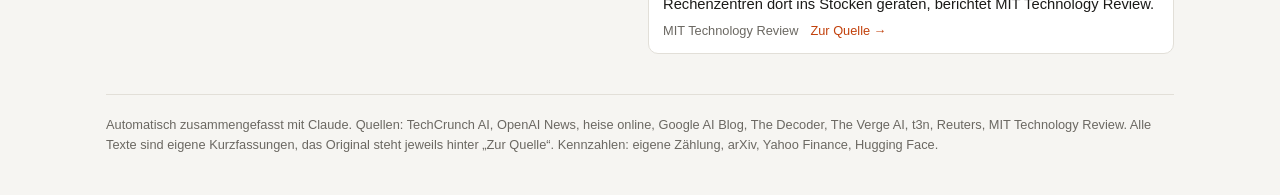
==== commit e0c82b5e: "seite: 2026-11-06" ====
--- a/index.html
+++ b/index.html
@@ -5,7 +5,7 @@
 <meta name="viewport" content="width=device-width, initial-scale=1">
 <meta name="description" content="Die wichtigsten Neuigkeiten aus der KI-Welt, jeden Morgen kurz auf Deutsch">
 <meta name="color-scheme" content="light dark">
-<title>KI-News · Do., 05.11.2026</title>
+<title>KI-News · Fr., 06.11.2026</title>
 <link rel="stylesheet" href="assets/style.css">
 <link rel="icon" href="data:image/svg+xml,<svg xmlns='http://www.w3.org/2000/svg' viewBox='0 0 100 100'><text y='.9em' font-size='90'>📰</text></svg>">
 </head>
@@ -13,9 +13,9 @@
 <div class="wrap">
   <header>
     <div class="kicker">KI-News</div>
-    <h1>Donnerstag, 5. November 2026</h1>
-    <div class="sub">18 Meldungen aus 7 Quellen</div>
-    <nav class="nav"><a href="archive/2026-11-04.html">← Vortag</a><a href="archive/">Archiv</a></nav>
+    <h1>Freitag, 6. November 2026</h1>
+    <div class="sub">17 Meldungen aus 9 Quellen</div>
+    <nav class="nav"><a href="archive/2026-11-05.html">← Vortag</a><a href="archive/">Archiv</a></nav>
     <div class="vorlesen" id="vorlesen" hidden>
       <button type="button" data-play>🔊 Vorlesen</button>
       <button type="button" data-stop hidden>⏹ Stopp</button>
@@ -23,21 +23,21 @@
     </div>
   </header>
 
-  <div class="tiles"><div class="tile"><div class="tile-l">Meldungen heute</div><div class="tile-v">18</div><div class="tile-n">Ø vorher 14,0</div></div><div class="tile"><div class="tile-l">Quellen heute</div><div class="tile-v">7</div></div><div class="tile"><div class="tile-l">Neue KI-Paper</div><div class="tile-v">264</div><div class="tile-n">arXiv, 05.11.</div></div><div class="tile"><div class="tile-l">NVIDIA, 30 Tage</div><div class="tile-v">−19,3 %</div><div class="tile-n">Kurs im Vergleich zu vor 30 Handelstagen</div></div></div>
+  <div class="tiles"><div class="tile"><div class="tile-l">Meldungen heute</div><div class="tile-v">17</div><div class="tile-n">Ø vorher 16,0</div></div><div class="tile"><div class="tile-l">Quellen heute</div><div class="tile-v">9</div></div><div class="tile"><div class="tile-l">Neue KI-Paper</div><div class="tile-v">282</div><div class="tile-n">arXiv, 06.11.</div></div><div class="tile"><div class="tile-l">NVIDIA, 30 Tage</div><div class="tile-v">−19,3 %</div><div class="tile-n">Kurs im Vergleich zu vor 30 Handelstagen</div></div></div>
 
-  <div class="intro">OpenAI und Anthropic bringen Funktionen für den Alltag im Büro und im Netz, während der Streit um Rechenzentren und KI an Schulen politischer wird.</div>
+  <div class="intro">Die US-Wahl wirkt sich auf die KI-Branche aus: Rechenzentren stoßen auf Widerstand. Gleichzeitig drängen KI-Assistenten in Finanzen, Reisen und IT-Sicherheit.</div>
 
   <h2>Top 3 des Tages</h2>
-  <div class="top"><article class="top-card"><div class="num">1</div><h3>Claude zeigt Chefs, wie Mitarbeiter die KI nutzen</h3><p>Anthropic bringt „Smart Reports“ für Claude. Unternehmen sehen damit, wofür ihre Teams Claude einsetzen, und können so ihre KI-Kosten besser steuern. Heise weist darauf hin, dass sich damit auch die Leistung einzelner Beschäftigter bewerten lässt. Das ist ein Thema für Betriebsräte und Datenschutz.</p><div class="meta"><span class="tag">Claude &amp; Anthropic</span><span>heise online</span><a href="https://www.heise.de/news/Smart-Reports-Was-Vorgesetzte-ueber-die-Claude-Nutzung-von-Mitarbeitern-erfahren-11511478.html" target="_blank" rel="noopener">Zur Quelle →</a></div></article><article class="top-card"><div class="num">2</div><h3>ChatGPT erstellt jetzt animierte GIFs</h3><p>OpenAI startet das Bildmodell Images 2.6. Es arbeitet schneller und kann Bilder genauer bearbeiten. Neu ist, dass ChatGPT aus einer Beschreibung oder einem Foto ein animiertes GIF macht. Tempo und einzelne Bilder lassen sich anpassen.</p><div class="tipp"><b>Praxis-Tipp:</b> Lade ein Foto hoch und bitte ChatGPT, daraus ein kurzes GIF für eine Präsentation oder Chat-Nachricht zu machen.</div><div class="meta"><span class="tag">Modelle &amp; Releases</span><span>OpenAI News</span><a href="https://openai.com/index/introducing-images-2-6" target="_blank" rel="noopener">Zur Quelle →</a></div></article><article class="top-card"><div class="num">3</div><h3>Google schaltet KI in Schulprodukten ab 2027 standardmäßig ab</h3><p>Schulen sollen künftig selbst entscheiden, ob sie Googles KI-Funktionen nutzen. Wer KI auf Schulgeräten komplett blockiert, verliert laut The Decoder aber auch die Google-Suche, weil beides eng verzahnt ist. Politiker kritisieren das als Druck auf Schulen.</p><div class="meta"><span class="tag">Regulierung &amp; Politik</span><span>The Decoder</span><a href="https://the-decoder.de/wer-googles-ki-in-der-schule-abschaltet-verliert-ab-2027-auch-die-suche/" target="_blank" rel="noopener">Zur Quelle →</a></div></article></div>
+  <div class="top"><article class="top-card"><div class="num">1</div><h3>Claude kann jetzt Ihre Finanzen analysieren</h3><p>Anthropic hat für Claude die Funktion „Personal Finance“ gestartet. Nutzer verbinden Bank- und Kartenkonten über den Dienst Plaid und stellen Fragen zu ihren Ausgaben. Das zeigt, wie KI-Assistenten immer tiefer in private Daten greifen – mit Chancen und Datenschutzfragen.</p><div class="tipp"><b>Praxis-Tipp:</b> Wer die Funktion testet, sollte zuerst prüfen, welche Konten verbunden werden und wie sich der Zugriff wieder trennen lässt.</div><div class="meta"><span class="tag">Claude &amp; Anthropic</span><span>TechCrunch AI</span><a href="https://techcrunch.com/2026/11/05/claude-can-now-analyze-your-spending-with-its-new-personal-finance-tool/" target="_blank" rel="noopener">Zur Quelle →</a></div></article><article class="top-card"><div class="num">2</div><h3>GPT-6 Cyber: OpenAI-Modell jagt Sicherheitslücken</h3><p>OpenAI hat GPT-6 Cyber vorgestellt, ein Modell für IT-Sicherheit. Es soll Schwachstellen in Software finden und Korrekturen entwickeln, dabei aber innerhalb des erlaubten Rahmens bleiben. Das hilft Verteidigern, wirft aber die Frage auf, wie gut sich solche Fähigkeiten vor Missbrauch schützen lassen.</p><div class="meta"><span class="tag">Modelle &amp; Releases</span><span>OpenAI News</span><a href="https://openai.com/index/introducing-gpt-6-cyber" target="_blank" rel="noopener">Zur Quelle →</a></div></article><article class="top-card"><div class="num">3</div><h3>Nach US-Wahl: OpenAI will anwohnerfreundlichere Rechenzentren</h3><p>Zwei Tage nach den US-Zwischenwahlen kündigt OpenAI neue Regeln für Rechenzentren an, unter anderem weniger Geheimhaltung gegenüber Anwohnern. Der Widerstand gegen den Ausbau der KI-Infrastruktur ist politisch spürbar geworden und könnte Tempo und Kosten der KI-Entwicklung beeinflussen.</p><div class="meta"><span class="tag">Regulierung &amp; Politik</span><span>heise online</span><a href="https://www.heise.de/news/Nach-US-Zwischenwahlen-OpenAI-verspricht-anwohnerfreundliche-Rechenzentren-11513473.html" target="_blank" rel="noopener">Zur Quelle →</a></div></article></div>
 
-  <div class="dash"><section class="panel"><h3>Worüber heute geredet wird</h3><div class="panel-sub">Meldungen je Rubrik, letzte 2 Ausgaben</div><svg viewBox="0 0 520 210" class="chart" role="img" aria-label="Balkendiagramm"><text x="158" y="15" class="lab" text-anchor="end" dominant-baseline="central">Modelle &amp; Releases</text><rect x="168" y="0" width="352" height="30" class="hit" data-tip="Modelle &amp; Releases: 3"/><path d="M168,7H318Q322,7 322,11V19Q322,23 318,23H168Z" style="fill:var(--s1)" pointer-events="none"/><text x="328" y="15" class="val" dominant-baseline="central">3</text><text x="158" y="45" class="lab" text-anchor="end" dominant-baseline="central">Claude &amp; Anthropic</text><rect x="168" y="30" width="352" height="30" class="hit" data-tip="Claude &amp; Anthropic: 5"/><path d="M168,37H420.6666666666667Q424.6666666666667,37 424.6666666666667,41V49Q424.6666666666667,53 420.6666666666667,53H168Z" style="fill:var(--s1)" pointer-events="none"/><text x="430.6666666666667" y="45" class="val" dominant-baseline="central">5</text><text x="158" y="75" class="lab" text-anchor="end" dominant-baseline="central">Tools &amp; Agenten</text><rect x="168" y="60" width="352" height="30" class="hit" data-tip="Tools &amp; Agenten: 5"/><path d="M168,67H420.6666666666667Q424.6666666666667,67 424.6666666666667,71V79Q424.6666666666667,83 420.6666666666667,83H168Z" style="fill:var(--s1)" pointer-events="none"/><text x="430.6666666666667" y="75" class="val" dominant-baseline="central">5</text><text x="158" y="105" class="lab" text-anchor="end" dominant-baseline="central">KI im Alltag &amp; Beruf</text><rect x="168" y="90" width="352" height="30" class="hit" data-tip="KI im Alltag &amp; Beruf: 2"/><path d="M168,97H266.66666666666663Q270.66666666666663,97 270.66666666666663,101V109Q270.66666666666663,113 266.66666666666663,113H168Z" style="fill:var(--s1)" pointer-events="none"/><text x="276.66666666666663" y="105" class="val" dominant-baseline="central">2</text><text x="158" y="135" class="lab" text-anchor="end" dominant-baseline="central">Business &amp; Funding</text><rect x="168" y="120" width="352" height="30" class="hit" data-tip="Business &amp; Funding: 6"/><path d="M168,127H472Q476,127 476,131V139Q476,143 472,143H168Z" style="fill:var(--s1)" pointer-events="none"/><text x="482" y="135" class="val" dominant-baseline="central">6</text><text x="158" y="165" class="lab" text-anchor="end" dominant-baseline="central">Regulierung &amp; Politik</text><rect x="168" y="150" width="352" height="30" class="hit" data-tip="Regulierung &amp; Politik: 5"/><path d="M168,157H420.6666666666667Q424.6666666666667,157 424.6666666666667,161V169Q424.6666666666667,173 420.6666666666667,173H168Z" style="fill:var(--s1)" pointer-events="none"/><text x="430.6666666666667" y="165" class="val" dominant-baseline="central">5</text><text x="158" y="195" class="lab" text-anchor="end" dominant-baseline="central">Forschung &amp; Deep Tech</text><rect x="168" y="180" width="352" height="30" class="hit" data-tip="Forschung &amp; Deep Tech: 6"/><path d="M168,187H472Q476,187 476,191V199Q476,203 472,203H168Z" style="fill:var(--s1)" pointer-events="none"/><text x="482" y="195" class="val" dominant-baseline="central">6</text></svg></section><section class="panel"><h3>Firmen in den Schlagzeilen</h3><div class="panel-sub">Erwähnungen in Meldungen, letzte 2 Ausgaben</div><svg viewBox="0 0 520 240" class="chart" role="img" aria-label="Balkendiagramm"><text x="158" y="15" class="lab" text-anchor="end" dominant-baseline="central">Anthropic</text><rect x="168" y="0" width="352" height="30" class="hit" data-tip="Anthropic: 7"/><path d="M168,7H472Q476,7 476,11V19Q476,23 472,23H168Z" style="fill:var(--s2)" pointer-events="none"/><text x="482" y="15" class="val" dominant-baseline="central">7</text><text x="158" y="45" class="lab" text-anchor="end" dominant-baseline="central">OpenAI</text><rect x="168" y="30" width="352" height="30" class="hit" data-tip="OpenAI: 5"/><path d="M168,37H384Q388,37 388,41V49Q388,53 384,53H168Z" style="fill:var(--s2)" pointer-events="none"/><text x="394" y="45" class="val" dominant-baseline="central">5</text><text x="158" y="75" class="lab" text-anchor="end" dominant-baseline="central">Google</text><rect x="168" y="60" width="352" height="30" class="hit" data-tip="Google: 3"/><path d="M168,67H296Q300,67 300,71V79Q300,83 296,83H168Z" style="fill:var(--s2)" pointer-events="none"/><text x="306" y="75" class="val" dominant-baseline="central">3</text><text x="158" y="105" class="lab" text-anchor="end" dominant-baseline="central">Alibaba/Qwen</text><rect x="168" y="90" width="352" height="30" class="hit" data-tip="Alibaba/Qwen: 2"/><path d="M168,97H252Q256,97 256,101V109Q256,113 252,113H168Z" style="fill:var(--s2)" pointer-events="none"/><text x="262" y="105" class="val" dominant-baseline="central">2</text><text x="158" y="135" class="lab" text-anchor="end" dominant-baseline="central">Nvidia</text><rect x="168" y="120" width="352" height="30" class="hit" data-tip="Nvidia: 2"/><path d="M168,127H252Q256,127 256,131V139Q256,143 252,143H168Z" style="fill:var(--s2)" pointer-events="none"/><text x="262" y="135" class="val" dominant-baseline="central">2</text><text x="158" y="165" class="lab" text-anchor="end" dominant-baseline="central">DeepSeek</text><rect x="168" y="150" width="352" height="30" class="hit" data-tip="DeepSeek: 1"/><path d="M168,157H208Q212,157 212,161V169Q212,173 208,173H168Z" style="fill:var(--s2)" pointer-events="none"/><text x="218" y="165" class="val" dominant-baseline="central">1</text><text x="158" y="195" class="lab" text-anchor="end" dominant-baseline="central">Microsoft</text><rect x="168" y="180" width="352" height="30" class="hit" data-tip="Microsoft: 1"/><path d="M168,187H208Q212,187 212,191V199Q212,203 208,203H168Z" style="fill:var(--s2)" pointer-events="none"/><text x="218" y="195" class="val" dominant-baseline="central">1</text><text x="158" y="225" class="lab" text-anchor="end" dominant-baseline="central">Meta</text><rect x="168" y="210" width="352" height="30" class="hit" data-tip="Meta: 1"/><path d="M168,217H208Q212,217 212,221V229Q212,233 208,233H168Z" style="fill:var(--s2)" pointer-events="none"/><text x="218" y="225" class="val" dominant-baseline="central">1</text></svg><div class="panel-foot">Gezählt wird, ob eine Firma oder ihr Produkt in einer Meldung vorkommt.</div></section><section class="panel"><h3>Meldungen pro Tag</h3><div class="panel-sub">Anzahl ausgewählter Meldungen je Ausgabe</div><svg viewBox="0 0 520 170" class="chart" role="img" aria-label="Säulendiagramm"><line x1="36" x2="516" y1="148" y2="148" class="base"/><text x="30" y="148" class="ax" text-anchor="end" dominant-baseline="central">0</text><line x1="36" x2="516" y1="113" y2="113" class="grid"/><text x="30" y="113" class="ax" text-anchor="end" dominant-baseline="central">5</text><line x1="36" x2="516" y1="78" y2="78" class="grid"/><text x="30" y="78" class="ax" text-anchor="end" dominant-baseline="central">10</text><line x1="36" x2="516" y1="43" y2="43" class="grid"/><text x="30" y="43" class="ax" text-anchor="end" dominant-baseline="central">15</text><line x1="36" x2="516" y1="8" y2="8" class="grid"/><text x="30" y="8" class="ax" text-anchor="end" dominant-baseline="central">20</text><rect x="36" y="8" width="68.57142857142857" height="140" class="hit" data-tip="4.11.: 14"/><path d="M56.285714285714285,148V54Q56.285714285714285,50 60.285714285714285,50H80.28571428571428Q84.28571428571428,50 84.28571428571428,54V148Z" style="fill:var(--s1)" pointer-events="none"/><text x="70.28571428571428" y="164" class="ax" text-anchor="middle">4.11.</text><rect x="104.57142857142857" y="8" width="68.57142857142857" height="140" class="hit" data-tip="5.11.: 18"/><path d="M124.85714285714286,148V26Q124.85714285714286,22 128.85714285714286,22H148.85714285714286Q152.85714285714286,22 152.85714285714286,26V148Z" style="fill:var(--s1)" pointer-events="none"/><text x="138.85714285714286" y="164" class="ax" text-anchor="middle">5.11.</text></svg></section><section class="panel"><h3>Wie viel zu KI geforscht wird</h3><div class="panel-sub">Neue Fachartikel pro Tag auf arXiv (KI, maschinelles Lernen, Sprache)</div><svg viewBox="0 0 520 170" class="chart" role="img" aria-label="Säulendiagramm"><line x1="36" x2="516" y1="148" y2="148" class="base"/><text x="30" y="148" class="ax" text-anchor="end" dominant-baseline="central">0</text><line x1="36" x2="516" y1="113" y2="113" class="grid"/><text x="30" y="113" class="ax" text-anchor="end" dominant-baseline="central">100</text><line x1="36" x2="516" y1="78" y2="78" class="grid"/><text x="30" y="78" class="ax" text-anchor="end" dominant-baseline="central">200</text><line x1="36" x2="516" y1="43" y2="43" class="grid"/><text x="30" y="43" class="ax" text-anchor="end" dominant-baseline="central">300</text><line x1="36" x2="516" y1="8" y2="8" class="grid"/><text x="30" y="8" class="ax" text-anchor="end" dominant-baseline="central">400</text><rect x="36" y="8" width="68.57142857142857" height="140" class="hit" data-tip="04.11.: 316 (KI 115, ML 148, Sprache 53)"/><path d="M56.285714285714285,148V41.39999999999999Q56.285714285714285,37.39999999999999 60.285714285714285,37.39999999999999H80.28571428571428Q84.28571428571428,37.39999999999999 84.28571428571428,41.39999999999999V148Z" style="fill:var(--s1)" pointer-events="none"/><text x="70.28571428571428" y="164" class="ax" text-anchor="middle">4.11.</text><rect x="104.57142857142857" y="8" width="68.57142857142857" height="140" class="hit" data-tip="05.11.: 264 (KI 93, ML 110, Sprache 61)"/><path d="M124.85714285714286,148V59.599999999999994Q124.85714285714286,55.599999999999994 128.85714285714286,55.599999999999994H148.85714285714286Q152.85714285714286,55.599999999999994 152.85714285714286,59.599999999999994V148Z" style="fill:var(--s1)" pointer-events="none"/><text x="138.85714285714286" y="164" class="ax" text-anchor="middle">5.11.</text></svg><div class="panel-foot">Die Reihe wächst ab heute jeden Tag um einen Wert.</div></section><section class="panel"><h3>KI-Firmen an der Börse</h3><div class="panel-sub">Aktienkurs, letzte 30 Handelstage, Start = 100</div><div class="legend"><span><i style="background:var(--s1)"></i>NVIDIA</span><span><i style="background:var(--s2)"></i>Microsoft</span><span><i style="background:var(--s3)"></i>Alphabet</span><span><i style="background:var(--s4)"></i>Meta</span></div><svg viewBox="0 0 520 200" class="chart" role="img" aria-label="Liniendiagramm"><line x1="36" x2="434" y1="178" y2="178" class="grid"/><text x="30" y="178" class="ax" text-anchor="end" dominant-baseline="central">70</text><line x1="36" x2="434" y1="136" y2="136" class="grid"/><text x="30" y="136" class="ax" text-anchor="end" dominant-baseline="central">80</text><line x1="36" x2="434" y1="94" y2="94" class="grid"/><text x="30" y="94" class="ax" text-anchor="end" dominant-baseline="central">90</text><line x1="36" x2="434" y1="52" y2="52" class="base"/><text x="30" y="52" class="ax" text-anchor="end" dominant-baseline="central">100</text><line x1="36" x2="434" y1="10" y2="10" class="grid"/><text x="30" y="10" class="ax" text-anchor="end" dominant-baseline="central">110</text><text x="36" y="194" class="ax" text-anchor="middle">25.9.</text><text x="118.34482758620689" y="194" class="ax" text-anchor="middle">5.10.</text><text x="200.68965517241378" y="194" class="ax" text-anchor="middle">13.10.</text><text x="283.0344827586207" y="194" class="ax" text-anchor="middle">21.10.</text><text x="365.37931034482756" y="194" class="ax" text-anchor="middle">29.10.</text><path d="M36.0,52.0L49.7,44.9L63.4,47.8L77.2,45.7L90.9,41.1L104.6,35.6L118.3,26.4L132.1,25.5L145.8,28.9L159.5,41.9L173.2,44.0L187.0,49.5L200.7,45.7L214.4,59.1L228.1,66.7L241.9,72.6L255.6,66.7L269.3,68.0L283.0,57.9L296.8,75.9L310.5,78.5L324.2,68.8L337.9,65.4L351.7,70.1L365.4,73.4L379.1,90.2L392.8,94.8L406.6,86.4L420.3,98.6L434.0,133.1" class="line" style="stroke:var(--s1)"/><circle cx="434" cy="133.06" r="4" class="dot" style="fill:var(--s1)"/><path d="M36.0,52.0L49.7,57.5L63.4,57.9L77.2,54.5L90.9,54.9L104.6,50.7L118.3,44.9L132.1,41.5L145.8,41.1L159.5,47.0L173.2,36.5L187.0,31.8L200.7,29.7L214.4,37.7L228.1,33.1L241.9,41.5L255.6,37.7L269.3,39.4L283.0,38.1L296.8,47.8L310.5,45.3L324.2,38.6L337.9,39.8L351.7,39.8L365.4,40.7L379.1,47.4L392.8,59.6L406.6,48.2L420.3,19.7L434.0,36.0" class="line" style="stroke:var(--s2)"/><circle cx="434" cy="36.03999999999999" r="4" class="dot" style="fill:var(--s2)"/><path d="M36.0,52.0L49.7,53.3L63.4,55.8L77.2,52.0L90.9,59.1L104.6,52.4L118.3,49.1L132.1,47.4L145.8,44.0L159.5,46.5L173.2,42.3L187.0,41.1L200.7,39.8L214.4,47.4L228.1,45.7L241.9,56.2L255.6,51.6L269.3,56.6L283.0,63.3L296.8,75.9L310.5,81.0L324.2,85.2L337.9,80.6L351.7,75.1L365.4,125.5L379.1,130.1L392.8,131.4L406.6,130.1L420.3,119.2L434.0,126.8" class="line" style="stroke:var(--s3)"/><circle cx="434" cy="126.75999999999999" r="4" class="dot" style="fill:var(--s3)"/><path d="M36.0,52.0L49.7,72.2L63.4,59.1L77.2,66.7L90.9,66.3L104.6,65.0L118.3,57.5L132.1,59.1L145.8,68.8L159.5,69.2L173.2,70.5L187.0,57.0L200.7,46.1L214.4,60.0L228.1,60.4L241.9,75.5L255.6,77.6L269.3,83.9L283.0,82.2L296.8,109.5L310.5,112.9L324.2,119.6L337.9,125.5L351.7,129.7L365.4,123.0L379.1,128.4L392.8,133.1L406.6,125.1L420.3,120.0L434.0,133.9" class="line" style="stroke:var(--s4)"/><circle cx="434" cy="133.9" r="4" class="dot" style="fill:var(--s4)"/><text x="442" y="36.03999999999999" class="lab" dominant-baseline="central">Microsoft 104</text><text x="442" y="126.75999999999999" class="lab" dominant-baseline="central">Alphabet 82</text><text x="442" y="139.76" class="lab" dominant-baseline="central">NVIDIA 81</text><text x="442" y="152.76" class="lab" dominant-baseline="central">Meta 81</text><rect x="29.137931034482758" y="10" width="13.724137931034482" height="168" class="hit" data-x="36" data-tip="25.9.: NVIDIA 100 · Microsoft 100 · Alphabet 100 · Meta 100"/><rect x="42.862068965517246" y="10" width="13.724137931034482" height="168" class="hit" data-x="49.724137931034484" data-tip="28.9.: NVIDIA 102 · Microsoft 99 · Alphabet 100 · Meta 95"/><rect x="56.58620689655173" y="10" width="13.724137931034482" height="168" class="hit" data-x="63.44827586206897" data-tip="29.9.: NVIDIA 101 · Microsoft 99 · Alphabet 99 · Meta 98"/><rect x="70.3103448275862" y="10" width="13.724137931034482" height="168" class="hit" data-x="77.17241379310344" data-tip="30.9.: NVIDIA 102 · Microsoft 99 · Alphabet 100 · Meta 97"/><rect x="84.0344827586207" y="10" width="13.724137931034482" height="168" class="hit" data-x="90.89655172413794" data-tip="1.10.: NVIDIA 103 · Microsoft 99 · Alphabet 98 · Meta 97"/><rect x="97.75862068965517" y="10" width="13.724137931034482" height="168" class="hit" data-x="104.62068965517241" data-tip="2.10.: NVIDIA 104 · Microsoft 100 · Alphabet 100 · Meta 97"/><rect x="111.48275862068965" y="10" width="13.724137931034482" height="168" class="hit" data-x="118.34482758620689" data-tip="5.10.: NVIDIA 106 · Microsoft 102 · Alphabet 101 · Meta 99"/><rect x="125.20689655172416" y="10" width="13.724137931034482" height="168" class="hit" data-x="132.0689655172414" data-tip="6.10.: NVIDIA 106 · Microsoft 103 · Alphabet 101 · Meta 98"/><rect x="138.93103448275863" y="10" width="13.724137931034482" height="168" class="hit" data-x="145.79310344827587" data-tip="7.10.: NVIDIA 106 · Microsoft 103 · Alphabet 102 · Meta 96"/><rect x="152.6551724137931" y="10" width="13.724137931034482" height="168" class="hit" data-x="159.51724137931035" data-tip="8.10.: NVIDIA 102 · Microsoft 101 · Alphabet 101 · Meta 96"/><rect x="166.3793103448276" y="10" width="13.724137931034482" height="168" class="hit" data-x="173.24137931034483" data-tip="9.10.: NVIDIA 102 · Microsoft 104 · Alphabet 102 · Meta 96"/><rect x="180.10344827586206" y="10" width="13.724137931034482" height="168" class="hit" data-x="186.9655172413793" data-tip="12.10.: NVIDIA 101 · Microsoft 105 · Alphabet 103 · Meta 99"/><rect x="193.82758620689654" y="10" width="13.724137931034482" height="168" class="hit" data-x="200.68965517241378" data-tip="13.10.: NVIDIA 102 · Microsoft 105 · Alphabet 103 · Meta 101"/><rect x="207.55172413793105" y="10" width="13.724137931034482" height="168" class="hit" data-x="214.41379310344828" data-tip="14.10.: NVIDIA 98 · Microsoft 103 · Alphabet 101 · Meta 98"/><rect x="221.27586206896552" y="10" width="13.724137931034482" height="168" class="hit" data-x="228.13793103448276" data-tip="15.10.: NVIDIA 97 · Microsoft 105 · Alphabet 102 · Meta 98"/><rect x="235.00000000000003" y="10" width="13.724137931034482" height="168" class="hit" data-x="241.86206896551727" data-tip="16.10.: NVIDIA 95 · Microsoft 103 · Alphabet 99 · Meta 94"/><rect x="248.72413793103448" y="10" width="13.724137931034482" height="168" class="hit" data-x="255.58620689655172" data-tip="19.10.: NVIDIA 97 · Microsoft 103 · Alphabet 100 · Meta 94"/><rect x="262.4482758620689" y="10" width="13.724137931034482" height="168" class="hit" data-x="269.31034482758616" data-tip="20.10.: NVIDIA 96 · Microsoft 103 · Alphabet 99 · Meta 92"/><rect x="276.17241379310343" y="10" width="13.724137931034482" height="168" class="hit" data-x="283.0344827586207" data-tip="21.10.: NVIDIA 99 · Microsoft 103 · Alphabet 97 · Meta 93"/><rect x="289.8965517241379" y="10" width="13.724137931034482" height="168" class="hit" data-x="296.7586206896552" data-tip="22.10.: NVIDIA 94 · Microsoft 101 · Alphabet 94 · Meta 86"/><rect x="303.6206896551724" y="10" width="13.724137931034482" height="168" class="hit" data-x="310.48275862068965" data-tip="23.10.: NVIDIA 94 · Microsoft 102 · Alphabet 93 · Meta 86"/><rect x="317.34482758620686" y="10" width="13.724137931034482" height="168" class="hit" data-x="324.2068965517241" data-tip="26.10.: NVIDIA 96 · Microsoft 103 · Alphabet 92 · Meta 84"/><rect x="331.06896551724134" y="10" width="13.724137931034482" height="168" class="hit" data-x="337.9310344827586" data-tip="27.10.: NVIDIA 97 · Microsoft 103 · Alphabet 93 · Meta 83"/><rect x="344.7931034482759" y="10" width="13.724137931034482" height="168" class="hit" data-x="351.65517241379314" data-tip="28.10.: NVIDIA 96 · Microsoft 103 · Alphabet 95 · Meta 82"/><rect x="358.5172413793103" y="10" width="13.724137931034482" height="168" class="hit" data-x="365.37931034482756" data-tip="29.10.: NVIDIA 95 · Microsoft 103 · Alphabet 83 · Meta 83"/><rect x="372.24137931034477" y="10" width="13.724137931034482" height="168" class="hit" data-x="379.10344827586204" data-tip="30.10.: NVIDIA 91 · Microsoft 101 · Alphabet 81 · Meta 82"/><rect x="385.9655172413793" y="10" width="13.724137931034482" height="168" class="hit" data-x="392.82758620689657" data-tip="2.11.: NVIDIA 90 · Microsoft 98 · Alphabet 81 · Meta 81"/><rect x="399.6896551724138" y="10" width="13.724137931034482" height="168" class="hit" data-x="406.55172413793105" data-tip="3.11.: NVIDIA 92 · Microsoft 101 · Alphabet 81 · Meta 83"/><rect x="413.41379310344826" y="10" width="13.724137931034482" height="168" class="hit" data-x="420.2758620689655" data-tip="4.11.: NVIDIA 89 · Microsoft 108 · Alphabet 84 · Meta 84"/><rect x="427.13793103448273" y="10" width="13.724137931034482" height="168" class="hit" data-x="434" data-tip="5.11.: NVIDIA 81 · Microsoft 104 · Alphabet 82 · Meta 81"/><line class="cross" x1="0" x2="0" y1="10" y2="178" visibility="hidden"/></svg><div class="panel-foot">Quelle: Yahoo Finance. Nur zur Einordnung, keine Anlageberatung.</div></section><section class="panel"><h3>Gefragte offene Modelle</h3><div class="panel-sub">Gerade am meisten beachtet auf Hugging Face</div><ol class="ranklist"><li><a href="https://huggingface.co/moonshotai/Kimi-K3.1-Pro" target="_blank" rel="noopener">Kimi-K3.1-Pro</a><span>moonshotai</span><b>947 ♥</b></li><li><a href="https://huggingface.co/speridlabs/idol" target="_blank" rel="noopener">idol</a><span>speridlabs</span><b>801 ♥</b></li><li><a href="https://huggingface.co/ccore/Qwen3.5-4B-3D-Coder" target="_blank" rel="noopener">Qwen3.5-4B-3D-Coder</a><span>ccore</span><b>715 ♥</b></li><li><a href="https://huggingface.co/Lightricks/LTX-2.5" target="_blank" rel="noopener">LTX-2.5</a><span>Lightricks</span><b>10.745 ♥</b></li><li><a href="https://huggingface.co/nvidia/NVIDIA-Nemotron-3.5-Transcribe-30B-A4B" target="_blank" rel="noopener">NVIDIA-Nemotron-3.5-Transcribe-30B-A4B</a><span>nvidia</span><b>3.060 ♥</b></li><li><a href="https://huggingface.co/mistralai/Mistral-Large-4-1T-A52B" target="_blank" rel="noopener">Mistral-Large-4-1T-A52B</a><span>mistralai</span><b>1.616 ♥</b></li></ol><div class="panel-foot">Offene Modelle kann jeder herunterladen und selbst betreiben.</div></section></div>
+  <div class="dash"><section class="panel"><h3>Worüber heute geredet wird</h3><div class="panel-sub">Meldungen je Rubrik, letzte 3 Ausgaben</div><svg viewBox="0 0 520 210" class="chart" role="img" aria-label="Balkendiagramm"><text x="158" y="15" class="lab" text-anchor="end" dominant-baseline="central">Modelle &amp; Releases</text><rect x="168" y="0" width="352" height="30" class="hit" data-tip="Modelle &amp; Releases: 7"/><path d="M168,7H360Q364,7 364,11V19Q364,23 360,23H168Z" style="fill:var(--s1)" pointer-events="none"/><text x="370" y="15" class="val" dominant-baseline="central">7</text><text x="158" y="45" class="lab" text-anchor="end" dominant-baseline="central">Claude &amp; Anthropic</text><rect x="168" y="30" width="352" height="30" class="hit" data-tip="Claude &amp; Anthropic: 8"/><path d="M168,37H388Q392,37 392,41V49Q392,53 388,53H168Z" style="fill:var(--s1)" pointer-events="none"/><text x="398" y="45" class="val" dominant-baseline="central">8</text><text x="158" y="75" class="lab" text-anchor="end" dominant-baseline="central">Tools &amp; Agenten</text><rect x="168" y="60" width="352" height="30" class="hit" data-tip="Tools &amp; Agenten: 6"/><path d="M168,67H332Q336,67 336,71V79Q336,83 332,83H168Z" style="fill:var(--s1)" pointer-events="none"/><text x="342" y="75" class="val" dominant-baseline="central">6</text><text x="158" y="105" class="lab" text-anchor="end" dominant-baseline="central">KI im Alltag &amp; Beruf</text><rect x="168" y="90" width="352" height="30" class="hit" data-tip="KI im Alltag &amp; Beruf: 4"/><path d="M168,97H276Q280,97 280,101V109Q280,113 276,113H168Z" style="fill:var(--s1)" pointer-events="none"/><text x="286" y="105" class="val" dominant-baseline="central">4</text><text x="158" y="135" class="lab" text-anchor="end" dominant-baseline="central">Business &amp; Funding</text><rect x="168" y="120" width="352" height="30" class="hit" data-tip="Business &amp; Funding: 11"/><path d="M168,127H472Q476,127 476,131V139Q476,143 472,143H168Z" style="fill:var(--s1)" pointer-events="none"/><text x="482" y="135" class="val" dominant-baseline="central">11</text><text x="158" y="165" class="lab" text-anchor="end" dominant-baseline="central">Regulierung &amp; Politik</text><rect x="168" y="150" width="352" height="30" class="hit" data-tip="Regulierung &amp; Politik: 7"/><path d="M168,157H360Q364,157 364,161V169Q364,173 360,173H168Z" style="fill:var(--s1)" pointer-events="none"/><text x="370" y="165" class="val" dominant-baseline="central">7</text><text x="158" y="195" class="lab" text-anchor="end" dominant-baseline="central">Forschung &amp; Deep Tech</text><rect x="168" y="180" width="352" height="30" class="hit" data-tip="Forschung &amp; Deep Tech: 6"/><path d="M168,187H332Q336,187 336,191V199Q336,203 332,203H168Z" style="fill:var(--s1)" pointer-events="none"/><text x="342" y="195" class="val" dominant-baseline="central">6</text></svg></section><section class="panel"><h3>Firmen in den Schlagzeilen</h3><div class="panel-sub">Erwähnungen in Meldungen, letzte 3 Ausgaben</div><svg viewBox="0 0 520 240" class="chart" role="img" aria-label="Balkendiagramm"><text x="158" y="15" class="lab" text-anchor="end" dominant-baseline="central">Anthropic</text><rect x="168" y="0" width="352" height="30" class="hit" data-tip="Anthropic: 13"/><path d="M168,7H472Q476,7 476,11V19Q476,23 472,23H168Z" style="fill:var(--s2)" pointer-events="none"/><text x="482" y="15" class="val" dominant-baseline="central">13</text><text x="158" y="45" class="lab" text-anchor="end" dominant-baseline="central">OpenAI</text><rect x="168" y="30" width="352" height="30" class="hit" data-tip="OpenAI: 9"/><path d="M168,37H377.2307692307692Q381.2307692307692,37 381.2307692307692,41V49Q381.2307692307692,53 377.2307692307692,53H168Z" style="fill:var(--s2)" pointer-events="none"/><text x="387.2307692307692" y="45" class="val" dominant-baseline="central">9</text><text x="158" y="75" class="lab" text-anchor="end" dominant-baseline="central">Google</text><rect x="168" y="60" width="352" height="30" class="hit" data-tip="Google: 4"/><path d="M168,67H258.7692307692308Q262.7692307692308,67 262.7692307692308,71V79Q262.7692307692308,83 258.7692307692308,83H168Z" style="fill:var(--s2)" pointer-events="none"/><text x="268.7692307692308" y="75" class="val" dominant-baseline="central">4</text><text x="158" y="105" class="lab" text-anchor="end" dominant-baseline="central">Meta</text><rect x="168" y="90" width="352" height="30" class="hit" data-tip="Meta: 3"/><path d="M168,97H235.0769230769231Q239.0769230769231,97 239.0769230769231,101V109Q239.0769230769231,113 235.0769230769231,113H168Z" style="fill:var(--s2)" pointer-events="none"/><text x="245.0769230769231" y="105" class="val" dominant-baseline="central">3</text><text x="158" y="135" class="lab" text-anchor="end" dominant-baseline="central">Alibaba/Qwen</text><rect x="168" y="120" width="352" height="30" class="hit" data-tip="Alibaba/Qwen: 2"/><path d="M168,127H211.3846153846154Q215.3846153846154,127 215.3846153846154,131V139Q215.3846153846154,143 211.3846153846154,143H168Z" style="fill:var(--s2)" pointer-events="none"/><text x="221.3846153846154" y="135" class="val" dominant-baseline="central">2</text><text x="158" y="165" class="lab" text-anchor="end" dominant-baseline="central">Microsoft</text><rect x="168" y="150" width="352" height="30" class="hit" data-tip="Microsoft: 2"/><path d="M168,157H211.3846153846154Q215.3846153846154,157 215.3846153846154,161V169Q215.3846153846154,173 211.3846153846154,173H168Z" style="fill:var(--s2)" pointer-events="none"/><text x="221.3846153846154" y="165" class="val" dominant-baseline="central">2</text><text x="158" y="195" class="lab" text-anchor="end" dominant-baseline="central">Nvidia</text><rect x="168" y="180" width="352" height="30" class="hit" data-tip="Nvidia: 2"/><path d="M168,187H211.3846153846154Q215.3846153846154,187 215.3846153846154,191V199Q215.3846153846154,203 211.3846153846154,203H168Z" style="fill:var(--s2)" pointer-events="none"/><text x="221.3846153846154" y="195" class="val" dominant-baseline="central">2</text><text x="158" y="225" class="lab" text-anchor="end" dominant-baseline="central">DeepSeek</text><rect x="168" y="210" width="352" height="30" class="hit" data-tip="DeepSeek: 1"/><path d="M168,217H187.69230769230768Q191.69230769230768,217 191.69230769230768,221V229Q191.69230769230768,233 187.69230769230768,233H168Z" style="fill:var(--s2)" pointer-events="none"/><text x="197.69230769230768" y="225" class="val" dominant-baseline="central">1</text></svg><div class="panel-foot">Gezählt wird, ob eine Firma oder ihr Produkt in einer Meldung vorkommt.</div></section><section class="panel"><h3>Meldungen pro Tag</h3><div class="panel-sub">Anzahl ausgewählter Meldungen je Ausgabe</div><svg viewBox="0 0 520 170" class="chart" role="img" aria-label="Säulendiagramm"><line x1="36" x2="516" y1="148" y2="148" class="base"/><text x="30" y="148" class="ax" text-anchor="end" dominant-baseline="central">0</text><line x1="36" x2="516" y1="113" y2="113" class="grid"/><text x="30" y="113" class="ax" text-anchor="end" dominant-baseline="central">5</text><line x1="36" x2="516" y1="78" y2="78" class="grid"/><text x="30" y="78" class="ax" text-anchor="end" dominant-baseline="central">10</text><line x1="36" x2="516" y1="43" y2="43" class="grid"/><text x="30" y="43" class="ax" text-anchor="end" dominant-baseline="central">15</text><line x1="36" x2="516" y1="8" y2="8" class="grid"/><text x="30" y="8" class="ax" text-anchor="end" dominant-baseline="central">20</text><rect x="36" y="8" width="68.57142857142857" height="140" class="hit" data-tip="4.11.: 14"/><path d="M56.285714285714285,148V54Q56.285714285714285,50 60.285714285714285,50H80.28571428571428Q84.28571428571428,50 84.28571428571428,54V148Z" style="fill:var(--s1)" pointer-events="none"/><text x="70.28571428571428" y="164" class="ax" text-anchor="middle">4.11.</text><rect x="104.57142857142857" y="8" width="68.57142857142857" height="140" class="hit" data-tip="5.11.: 18"/><path d="M124.85714285714286,148V26Q124.85714285714286,22 128.85714285714286,22H148.85714285714286Q152.85714285714286,22 152.85714285714286,26V148Z" style="fill:var(--s1)" pointer-events="none"/><text x="138.85714285714286" y="164" class="ax" text-anchor="middle">5.11.</text><rect x="173.14285714285714" y="8" width="68.57142857142857" height="140" class="hit" data-tip="6.11.: 17"/><path d="M193.42857142857142,148V33Q193.42857142857142,29 197.42857142857142,29H217.42857142857142Q221.42857142857142,29 221.42857142857142,33V148Z" style="fill:var(--s1)" pointer-events="none"/><text x="207.42857142857142" y="164" class="ax" text-anchor="middle">6.11.</text></svg></section><section class="panel"><h3>Wie viel zu KI geforscht wird</h3><div class="panel-sub">Neue Fachartikel pro Tag auf arXiv (KI, maschinelles Lernen, Sprache)</div><svg viewBox="0 0 520 170" class="chart" role="img" aria-label="Säulendiagramm"><line x1="36" x2="516" y1="148" y2="148" class="base"/><text x="30" y="148" class="ax" text-anchor="end" dominant-baseline="central">0</text><line x1="36" x2="516" y1="113" y2="113" class="grid"/><text x="30" y="113" class="ax" text-anchor="end" dominant-baseline="central">100</text><line x1="36" x2="516" y1="78" y2="78" class="grid"/><text x="30" y="78" class="ax" text-anchor="end" dominant-baseline="central">200</text><line x1="36" x2="516" y1="43" y2="43" class="grid"/><text x="30" y="43" class="ax" text-anchor="end" dominant-baseline="central">300</text><line x1="36" x2="516" y1="8" y2="8" class="grid"/><text x="30" y="8" class="ax" text-anchor="end" dominant-baseline="central">400</text><rect x="36" y="8" width="68.57142857142857" height="140" class="hit" data-tip="04.11.: 316 (KI 115, ML 148, Sprache 53)"/><path d="M56.285714285714285,148V41.39999999999999Q56.285714285714285,37.39999999999999 60.285714285714285,37.39999999999999H80.28571428571428Q84.28571428571428,37.39999999999999 84.28571428571428,41.39999999999999V148Z" style="fill:var(--s1)" pointer-events="none"/><text x="70.28571428571428" y="164" class="ax" text-anchor="middle">4.11.</text><rect x="104.57142857142857" y="8" width="68.57142857142857" height="140" class="hit" data-tip="05.11.: 264 (KI 93, ML 110, Sprache 61)"/><path d="M124.85714285714286,148V59.599999999999994Q124.85714285714286,55.599999999999994 128.85714285714286,55.599999999999994H148.85714285714286Q152.85714285714286,55.599999999999994 152.85714285714286,59.599999999999994V148Z" style="fill:var(--s1)" pointer-events="none"/><text x="138.85714285714286" y="164" class="ax" text-anchor="middle">5.11.</text><rect x="173.14285714285714" y="8" width="68.57142857142857" height="140" class="hit" data-tip="06.11.: 282 (KI 75, ML 145, Sprache 62)"/><path d="M193.42857142857142,148V53.30000000000001Q193.42857142857142,49.30000000000001 197.42857142857142,49.30000000000001H217.42857142857142Q221.42857142857142,49.30000000000001 221.42857142857142,53.30000000000001V148Z" style="fill:var(--s1)" pointer-events="none"/><text x="207.42857142857142" y="164" class="ax" text-anchor="middle">6.11.</text></svg></section><section class="panel"><h3>KI-Firmen an der Börse</h3><div class="panel-sub">Aktienkurs, letzte 30 Handelstage, Start = 100</div><div class="legend"><span><i style="background:var(--s1)"></i>NVIDIA</span><span><i style="background:var(--s2)"></i>Microsoft</span><span><i style="background:var(--s3)"></i>Alphabet</span><span><i style="background:var(--s4)"></i>Meta</span></div><svg viewBox="0 0 520 200" class="chart" role="img" aria-label="Liniendiagramm"><line x1="36" x2="434" y1="178" y2="178" class="grid"/><text x="30" y="178" class="ax" text-anchor="end" dominant-baseline="central">70</text><line x1="36" x2="434" y1="136" y2="136" class="grid"/><text x="30" y="136" class="ax" text-anchor="end" dominant-baseline="central">80</text><line x1="36" x2="434" y1="94" y2="94" class="grid"/><text x="30" y="94" class="ax" text-anchor="end" dominant-baseline="central">90</text><line x1="36" x2="434" y1="52" y2="52" class="base"/><text x="30" y="52" class="ax" text-anchor="end" dominant-baseline="central">100</text><line x1="36" x2="434" y1="10" y2="10" class="grid"/><text x="30" y="10" class="ax" text-anchor="end" dominant-baseline="central">110</text><text x="36" y="194" class="ax" text-anchor="middle">25.9.</text><text x="118.34482758620689" y="194" class="ax" text-anchor="middle">5.10.</text><text x="200.68965517241378" y="194" class="ax" text-anchor="middle">13.10.</text><text x="283.0344827586207" y="194" class="ax" text-anchor="middle">21.10.</text><text x="365.37931034482756" y="194" class="ax" text-anchor="middle">29.10.</text><path d="M36.0,52.0L49.7,44.9L63.4,47.8L77.2,45.7L90.9,41.1L104.6,35.6L118.3,26.4L132.1,25.5L145.8,28.9L159.5,41.9L173.2,44.0L187.0,49.5L200.7,45.7L214.4,59.1L228.1,66.7L241.9,72.6L255.6,66.7L269.3,68.0L283.0,57.9L296.8,75.9L310.5,78.5L324.2,68.8L337.9,65.4L351.7,70.1L365.4,73.4L379.1,90.2L392.8,94.8L406.6,86.4L420.3,98.6L434.0,133.1" class="line" style="stroke:var(--s1)"/><circle cx="434" cy="133.06" r="4" class="dot" style="fill:var(--s1)"/><path d="M36.0,52.0L49.7,57.5L63.4,57.9L77.2,54.5L90.9,54.9L104.6,50.7L118.3,44.9L132.1,41.5L145.8,41.1L159.5,47.0L173.2,36.5L187.0,31.8L200.7,29.7L214.4,37.7L228.1,33.1L241.9,41.5L255.6,37.7L269.3,39.4L283.0,38.1L296.8,47.8L310.5,45.3L324.2,38.6L337.9,39.8L351.7,39.8L365.4,40.7L379.1,47.4L392.8,59.6L406.6,48.2L420.3,19.7L434.0,36.0" class="line" style="stroke:var(--s2)"/><circle cx="434" cy="36.03999999999999" r="4" class="dot" style="fill:var(--s2)"/><path d="M36.0,52.0L49.7,53.3L63.4,55.8L77.2,52.0L90.9,59.1L104.6,52.4L118.3,49.1L132.1,47.4L145.8,44.0L159.5,46.5L173.2,42.3L187.0,41.1L200.7,39.8L214.4,47.4L228.1,45.7L241.9,56.2L255.6,51.6L269.3,56.6L283.0,63.3L296.8,75.9L310.5,81.0L324.2,85.2L337.9,80.6L351.7,75.1L365.4,125.5L379.1,130.1L392.8,131.4L406.6,130.1L420.3,119.2L434.0,126.8" class="line" style="stroke:var(--s3)"/><circle cx="434" cy="126.75999999999999" r="4" class="dot" style="fill:var(--s3)"/><path d="M36.0,52.0L49.7,72.2L63.4,59.1L77.2,66.7L90.9,66.3L104.6,65.0L118.3,57.5L132.1,59.1L145.8,68.8L159.5,69.2L173.2,70.5L187.0,57.0L200.7,46.1L214.4,60.0L228.1,60.4L241.9,75.5L255.6,77.6L269.3,83.9L283.0,82.2L296.8,109.5L310.5,112.9L324.2,119.6L337.9,125.5L351.7,129.7L365.4,123.0L379.1,128.4L392.8,133.1L406.6,125.1L420.3,120.0L434.0,133.9" class="line" style="stroke:var(--s4)"/><circle cx="434" cy="133.9" r="4" class="dot" style="fill:var(--s4)"/><text x="442" y="36.03999999999999" class="lab" dominant-baseline="central">Microsoft 104</text><text x="442" y="126.75999999999999" class="lab" dominant-baseline="central">Alphabet 82</text><text x="442" y="139.76" class="lab" dominant-baseline="central">NVIDIA 81</text><text x="442" y="152.76" class="lab" dominant-baseline="central">Meta 81</text><rect x="29.137931034482758" y="10" width="13.724137931034482" height="168" class="hit" data-x="36" data-tip="25.9.: NVIDIA 100 · Microsoft 100 · Alphabet 100 · Meta 100"/><rect x="42.862068965517246" y="10" width="13.724137931034482" height="168" class="hit" data-x="49.724137931034484" data-tip="28.9.: NVIDIA 102 · Microsoft 99 · Alphabet 100 · Meta 95"/><rect x="56.58620689655173" y="10" width="13.724137931034482" height="168" class="hit" data-x="63.44827586206897" data-tip="29.9.: NVIDIA 101 · Microsoft 99 · Alphabet 99 · Meta 98"/><rect x="70.3103448275862" y="10" width="13.724137931034482" height="168" class="hit" data-x="77.17241379310344" data-tip="30.9.: NVIDIA 102 · Microsoft 99 · Alphabet 100 · Meta 97"/><rect x="84.0344827586207" y="10" width="13.724137931034482" height="168" class="hit" data-x="90.89655172413794" data-tip="1.10.: NVIDIA 103 · Microsoft 99 · Alphabet 98 · Meta 97"/><rect x="97.75862068965517" y="10" width="13.724137931034482" height="168" class="hit" data-x="104.62068965517241" data-tip="2.10.: NVIDIA 104 · Microsoft 100 · Alphabet 100 · Meta 97"/><rect x="111.48275862068965" y="10" width="13.724137931034482" height="168" class="hit" data-x="118.34482758620689" data-tip="5.10.: NVIDIA 106 · Microsoft 102 · Alphabet 101 · Meta 99"/><rect x="125.20689655172416" y="10" width="13.724137931034482" height="168" class="hit" data-x="132.0689655172414" data-tip="6.10.: NVIDIA 106 · Microsoft 103 · Alphabet 101 · Meta 98"/><rect x="138.93103448275863" y="10" width="13.724137931034482" height="168" class="hit" data-x="145.79310344827587" data-tip="7.10.: NVIDIA 106 · Microsoft 103 · Alphabet 102 · Meta 96"/><rect x="152.6551724137931" y="10" width="13.724137931034482" height="168" class="hit" data-x="159.51724137931035" data-tip="8.10.: NVIDIA 102 · Microsoft 101 · Alphabet 101 · Meta 96"/><rect x="166.3793103448276" y="10" width="13.724137931034482" height="168" class="hit" data-x="173.24137931034483" data-tip="9.10.: NVIDIA 102 · Microsoft 104 · Alphabet 102 · Meta 96"/><rect x="180.10344827586206" y="10" width="13.724137931034482" height="168" class="hit" data-x="186.9655172413793" data-tip="12.10.: NVIDIA 101 · Microsoft 105 · Alphabet 103 · Meta 99"/><rect x="193.82758620689654" y="10" width="13.724137931034482" height="168" class="hit" data-x="200.68965517241378" data-tip="13.10.: NVIDIA 102 · Microsoft 105 · Alphabet 103 · Meta 101"/><rect x="207.55172413793105" y="10" width="13.724137931034482" height="168" class="hit" data-x="214.41379310344828" data-tip="14.10.: NVIDIA 98 · Microsoft 103 · Alphabet 101 · Meta 98"/><rect x="221.27586206896552" y="10" width="13.724137931034482" height="168" class="hit" data-x="228.13793103448276" data-tip="15.10.: NVIDIA 97 · Microsoft 105 · Alphabet 102 · Meta 98"/><rect x="235.00000000000003" y="10" width="13.724137931034482" height="168" class="hit" data-x="241.86206896551727" data-tip="16.10.: NVIDIA 95 · Microsoft 103 · Alphabet 99 · Meta 94"/><rect x="248.72413793103448" y="10" width="13.724137931034482" height="168" class="hit" data-x="255.58620689655172" data-tip="19.10.: NVIDIA 97 · Microsoft 103 · Alphabet 100 · Meta 94"/><rect x="262.4482758620689" y="10" width="13.724137931034482" height="168" class="hit" data-x="269.31034482758616" data-tip="20.10.: NVIDIA 96 · Microsoft 103 · Alphabet 99 · Meta 92"/><rect x="276.17241379310343" y="10" width="13.724137931034482" height="168" class="hit" data-x="283.0344827586207" data-tip="21.10.: NVIDIA 99 · Microsoft 103 · Alphabet 97 · Meta 93"/><rect x="289.8965517241379" y="10" width="13.724137931034482" height="168" class="hit" data-x="296.7586206896552" data-tip="22.10.: NVIDIA 94 · Microsoft 101 · Alphabet 94 · Meta 86"/><rect x="303.6206896551724" y="10" width="13.724137931034482" height="168" class="hit" data-x="310.48275862068965" data-tip="23.10.: NVIDIA 94 · Microsoft 102 · Alphabet 93 · Meta 86"/><rect x="317.34482758620686" y="10" width="13.724137931034482" height="168" class="hit" data-x="324.2068965517241" data-tip="26.10.: NVIDIA 96 · Microsoft 103 · Alphabet 92 · Meta 84"/><rect x="331.06896551724134" y="10" width="13.724137931034482" height="168" class="hit" data-x="337.9310344827586" data-tip="27.10.: NVIDIA 97 · Microsoft 103 · Alphabet 93 · Meta 83"/><rect x="344.7931034482759" y="10" width="13.724137931034482" height="168" class="hit" data-x="351.65517241379314" data-tip="28.10.: NVIDIA 96 · Microsoft 103 · Alphabet 95 · Meta 82"/><rect x="358.5172413793103" y="10" width="13.724137931034482" height="168" class="hit" data-x="365.37931034482756" data-tip="29.10.: NVIDIA 95 · Microsoft 103 · Alphabet 83 · Meta 83"/><rect x="372.24137931034477" y="10" width="13.724137931034482" height="168" class="hit" data-x="379.10344827586204" data-tip="30.10.: NVIDIA 91 · Microsoft 101 · Alphabet 81 · Meta 82"/><rect x="385.9655172413793" y="10" width="13.724137931034482" height="168" class="hit" data-x="392.82758620689657" data-tip="2.11.: NVIDIA 90 · Microsoft 98 · Alphabet 81 · Meta 81"/><rect x="399.6896551724138" y="10" width="13.724137931034482" height="168" class="hit" data-x="406.55172413793105" data-tip="3.11.: NVIDIA 92 · Microsoft 101 · Alphabet 81 · Meta 83"/><rect x="413.41379310344826" y="10" width="13.724137931034482" height="168" class="hit" data-x="420.2758620689655" data-tip="4.11.: NVIDIA 89 · Microsoft 108 · Alphabet 84 · Meta 84"/><rect x="427.13793103448273" y="10" width="13.724137931034482" height="168" class="hit" data-x="434" data-tip="5.11.: NVIDIA 81 · Microsoft 104 · Alphabet 82 · Meta 81"/><line class="cross" x1="0" x2="0" y1="10" y2="178" visibility="hidden"/></svg><div class="panel-foot">Quelle: Yahoo Finance. Nur zur Einordnung, keine Anlageberatung.</div></section><section class="panel"><h3>Gefragte offene Modelle</h3><div class="panel-sub">Gerade am meisten beachtet auf Hugging Face</div><ol class="ranklist"><li><a href="https://huggingface.co/moonshotai/Kimi-K3.1-Pro" target="_blank" rel="noopener">Kimi-K3.1-Pro</a><span>moonshotai</span><b>983 ♥</b></li><li><a href="https://huggingface.co/speridlabs/idol" target="_blank" rel="noopener">idol</a><span>speridlabs</span><b>816 ♥</b></li><li><a href="https://huggingface.co/ccore/Qwen3.5-4B-3D-Coder" target="_blank" rel="noopener">Qwen3.5-4B-3D-Coder</a><span>ccore</span><b>724 ♥</b></li><li><a href="https://huggingface.co/Lightricks/LTX-2.5" target="_blank" rel="noopener">LTX-2.5</a><span>Lightricks</span><b>10.755 ♥</b></li><li><a href="https://huggingface.co/nvidia/NVIDIA-Nemotron-3.5-Transcribe-30B-A4B" target="_blank" rel="noopener">NVIDIA-Nemotron-3.5-Transcribe-30B-A4B</a><span>nvidia</span><b>3.062 ♥</b></li><li><a href="https://huggingface.co/mistralai/Mistral-Large-4-1T-A52B" target="_blank" rel="noopener">Mistral-Large-4-1T-A52B</a><span>mistralai</span><b>1.617 ♥</b></li></ol><div class="panel-foot">Offene Modelle kann jeder herunterladen und selbst betreiben.</div></section></div>
 
-  <h2 class="alle">Alle Meldungen</h2><div class="rubriken"><section class="rubrik"><h2>Claude &amp; Anthropic <span class="n">2</span></h2><article class="item"><h3>Anthropic will KI-Antworten überprüfbar machen</h3><p>Mit „FlashProve“ soll sich nachweisen lassen, dass eine Antwort wirklich von dem KI-Modell stammt, das angegeben wird. Die Modelldaten bleiben dabei geheim. Bisher ist es ein Forschungsprototyp.</p><div class="meta"><span>heise online</span><a href="https://www.heise.de/news/Wer-spricht-da-Anthropic-stellt-Identitaetsnachweis-fuer-KI-Modelle-vor-11511036.html" target="_blank" rel="noopener">Zur Quelle →</a></div></article><article class="item"><h3>Anthropics Text-Wasserzeichen lässt sich bei älteren Modellen umgehen</h3><p>Anthropic markiert Texte von vier weiteren Claude-Modellen, auch wegen der EU-Regeln ab Dezember. Bei Modellen vor der 4.7-Serie reicht laut Bericht eine kleine Einstellungsänderung, um die Markierung zu entfernen.</p><div class="meta"><span>The Decoder</span><a href="https://the-decoder.de/anthropic-api-nutzer-koennen-wasserzeichen-bei-aelteren-claude-modellen-leicht-umgehen/" target="_blank" rel="noopener">Zur Quelle →</a></div></article></section><section class="rubrik"><h2>Tools &amp; Agenten <span class="n">2</span></h2><article class="item"><h3>OpenAI übernimmt Pierre Computer</h3><p>Die Firma baut Werkzeuge, mit denen Programmierer Code schreiben, verstehen und prüfen. Sie sollen in OpenAIs Coding-Assistenten Codex einfließen. Heise sieht darin einen Angriff auf GitHub.</p><div class="meta"><span>OpenAI News</span><a href="https://openai.com/index/openai-to-acquire-pierre" target="_blank" rel="noopener">Zur Quelle →</a></div></article><article class="item"><h3>Neuer Test: KI-Agenten scheitern oft bei Cloud-Wartung</h3><p>CloudOpsBench prüft, wie gut KI-Agenten typische Admin-Aufgaben in der Cloud lösen, etwa Dienste reparieren oder Zugriffsrechte einschränken. Selbst die besten Modelle schaffen nur rund 60 Prozent.</p><div class="meta"><span>The Decoder</span><a href="https://the-decoder.de/cloudopsbench-testet-ki-modelle-bei-devops-und-selbst-die-besten-loesen-nur-60-prozent/" target="_blank" rel="noopener">Zur Quelle →</a></div></article></section><section class="rubrik"><h2>KI im Alltag &amp; Beruf <span class="n">2</span></h2><article class="item"><h3>Uber: Nur vier Fahrten kamen von KI-Agenten</h3><p>Im dritten Quartal buchten externe KI-Agenten gerade vier Fahrten, bei Essensbestellungen waren es etwa 500. Die Zahlen zeigen, dass Agenten im Alltag bisher kaum genutzt werden.</p><div class="meta"><span>TechCrunch AI</span><a href="https://techcrunch.com/2026/11/04/almost-no-one-uses-ai-agents-to-book-their-uber-company-says/" target="_blank" rel="noopener">Zur Quelle →</a></div></article><article class="item"><h3>Netflix testet KI-Tab für Empfehlungen nach Stimmung</h3><p>Der neue Bereich „Discover“ schlägt Filme und Serien vor, die zur aktuellen Laune passen. Es ist zunächst eine experimentelle Funktion.</p><div class="meta"><span>TechCrunch AI</span><a href="https://techcrunch.com/2026/11/03/netflixs-new-ai-discover-tab-helps-you-find-something-to-watch-based-on-your-mood/" target="_blank" rel="noopener">Zur Quelle →</a></div></article></section><section class="rubrik"><h2>Business &amp; Funding <span class="n">4</span></h2><article class="item"><h3>Saudi Aramco übernimmt knapp die Hälfte von Humain</h3><p>Der Ölkonzern investiert Milliarden in das saudische KI-Unternehmen. Er will damit das KI-Geschäft des Landes stärken und vom hohen Strombedarf der Rechenzentren profitieren.</p><div class="meta"><span>heise online</span><a href="https://www.heise.de/news/Saudi-Aramco-uebernimmt-knapp-die-Haelfte-des-KI-Unternehmens-Humain-11512647.html" target="_blank" rel="noopener">Zur Quelle →</a></div></article><article class="item"><h3>Fal verdoppelt Bewertung auf 16 Milliarden Dollar</h3><p>Das Start-up betreibt Rechenleistung, mit der Firmen KI-Modelle ausführen. Es sammelte 1,3 Milliarden Dollar ein, weil die Nachfrage stark wächst.</p><div class="meta"><span>TechCrunch AI</span><a href="https://techcrunch.com/2026/11/03/ai-inference-startup-fal-doubles-its-valuation-to-16b-as-demand-surges/" target="_blank" rel="noopener">Zur Quelle →</a></div></article><article class="item"><h3>Meta kauft Coding-Start-up Conductor</h3><p>Mit Conductor können Entwickler mehrere KI-Agenten gleichzeitig an einem Projekt arbeiten lassen. Meta baut damit sein Angebot für KI-gestütztes Programmieren aus.</p><div class="meta"><span>TechCrunch AI</span><a href="https://techcrunch.com/2026/11/04/meta-acquires-ai-coding-startup-conductor/" target="_blank" rel="noopener">Zur Quelle →</a></div></article><article class="item"><h3>Versteckte KI-Schulden der Tech-Konzerne wachsen auf 3,2 Billionen Dollar</h3><p>Laut t3n haben sich die nicht direkt in den Bilanzen sichtbaren Verpflichtungen für KI-Infrastruktur in sechs Monaten fast verdoppelt. Die Einnahmen hinken den Investitionen hinterher.</p><div class="meta"><span>t3n</span><a href="https://t3n.de/news/ki-schulden-tech-konzerne-1771696" target="_blank" rel="noopener">Zur Quelle →</a></div></article></section><section class="rubrik"><h2>Regulierung &amp; Politik <span class="n">2</span></h2><article class="item"><h3>EU fördert Chipdesign-Plattform mit 525 Millionen Euro</h3><p>Das Geld soll neuen europäischen Chipdesign-Firmen helfen. Europa will bei den Chips, die auch KI antreiben, unabhängiger werden.</p><div class="meta"><span>heise online</span><a href="https://www.heise.de/news/Europaeische-Chipdesign-Plattform-EU-investiert-Hunderte-Millionen-11512717.html" target="_blank" rel="noopener">Zur Quelle →</a></div></article><article class="item"><h3>Rechenzentren gehören zu den Verlierern der US-Zwischenwahlen</h3><p>Vielerorts wurden Kandidaten gewählt, die Rechenzentren bremsen wollen. Für die KI-Branche könnte der Ausbau damit schwieriger werden.</p><div class="meta"><span>The Verge AI</span><a href="https://www.theverge.com/policy/1026365/data-centers-midterms-results" target="_blank" rel="noopener">Zur Quelle →</a></div></article></section><section class="rubrik"><h2>Forschung &amp; Deep Tech <span class="n">3</span></h2><article class="item"><h3>GPT-6 Astra kann KI-Gewichte lesen und umschreiben</h3><p>MIT-Forscher zeigen, dass das OpenAI-Modell die inneren Einstellungen eines anderen Modells gezielt ändern kann, ohne es neu zu trainieren. Bei einem kleinen Qwen-Modell stieg die Trefferquote bei Matheaufgaben deutlich. Der Ansatz hat noch klare Grenzen.</p><div class="meta"><span>The Decoder</span><a href="https://the-decoder.de/gpt-6-astra-sieht-die-matrix-fuer-das-sprachmodell-sind-ki-gewichte-lesbarer-code/" target="_blank" rel="noopener">Zur Quelle →</a></div></article><article class="item"><h3>Start-up Tensordyne will KI-Chips sparsamer machen</h3><p>Das deutsch-amerikanische Unternehmen setzt auf einen Rechentrick, um KI-Modelle schneller und günstiger als mit Nvidia-Chips auszuführen.</p><div class="meta"><span>t3n</span><a href="https://t3n.de/news/tensordyne-chip-startup-nvidia-konkurrenz-1771073" target="_blank" rel="noopener">Zur Quelle →</a></div></article><article class="item"><h3>Google DeepMind zeigt KI-Agenten für die Wirkstoffsuche</h3><p>Das Werkzeug Antigravity soll mit speziellen Fähigkeiten Chemiker bei der Suche nach neuen Medikamenten unterstützen, etwa bei der Recherche nach Verbindungen.</p><div class="meta"><span>Google DeepMind</span><a href="https://deepmind.google/blog/agentic-cheminformatics-with-google-antigravity/" target="_blank" rel="noopener">Zur Quelle →</a></div></article></section></div>
+  <h2 class="alle">Alle Meldungen</h2><div class="rubriken"><section class="rubrik"><h2>Modelle &amp; Releases <span class="n">3</span></h2><article class="item"><h3>Gemini Omni 1.2 Flash erzeugt längere Videoclips</h3><p>Googles Videomodell erstellt und bearbeitet jetzt Clips von bis zu 15 Sekunden und ist laut Google 30 Prozent günstiger.</p><div class="meta"><span>Google AI Blog</span><a href="https://blog.google/innovation-and-ai/technology/developers-tools/introducing-gemini-omni-1-2-flash/" target="_blank" rel="noopener">Zur Quelle →</a></div></article><article class="item"><h3>Tencent stellt KI-Modell Hy4 vor</h3><p>Das chinesische Modell versteht Bilder und kann Programme bedienen. Unabhängige Tests zeigen laut heise ein gemischtes Bild.</p><div class="meta"><span>heise online</span><a href="https://www.heise.de/news/Tencent-Hy4-Neues-KI-Modell-schafft-es-in-chinesische-Spitzengruppe-11513555.html" target="_blank" rel="noopener">Zur Quelle →</a></div></article><article class="item"><h3>Baidu veröffentlicht ERNIE 5.5 Flash Base als Open Source</h3><p>Das frei verfügbare Basismodell hat 280 Milliarden Parameter (Recheneinheiten des Modells). Entwickler können es selbst anpassen.</p><div class="meta"><span>The Decoder</span><a href="https://the-decoder.de/baidu-veroeffentlicht-ernie-5-5-flash-base-mit-280-milliarden-parametern-als-open-source-basismodell/" target="_blank" rel="noopener">Zur Quelle →</a></div></article></section><section class="rubrik"><h2>Claude &amp; Anthropic <span class="n">2</span></h2><article class="item"><h3>Anthropic zahlt erstmals für Verlagsinhalte</h3><p>Kurz vor den US-Zwischenwahlen schloss Anthropic seinen ersten Lizenzvertrag mit einem Nachrichtenverlag. Das ist ein Kurswechsel im Streit um Urheberrechte.</p><div class="meta"><span>The Decoder</span><a href="https://the-decoder.de/strategiewechsel-bei-anthropic-ki-firma-zahlt-erstmals-fuer-verlagsinhalte/" target="_blank" rel="noopener">Zur Quelle →</a></div></article><article class="item"><h3>Smart Reports: Anthropic-Werkzeug für KI-Kosten im Unternehmen</h3><p>Das Tool soll KI-Ausgaben im Griff halten. t3n weist darauf hin, dass es auch zur Überwachung von Mitarbeitern genutzt werden könnte.</p><div class="meta"><span>t3n</span><a href="https://t3n.de/news/anthropic-smart-reports-ki-kostenkontrolle-mitarbeiter-1771500" target="_blank" rel="noopener">Zur Quelle →</a></div></article></section><section class="rubrik"><h2>Tools &amp; Agenten <span class="n">1</span></h2><article class="item"><h3>Perplexity startet „Teammates“ – KI-Agenten für die Arbeit</h3><p>Die dauerhaft laufenden Agenten übernehmen verschiedene Rollen im Team. Perplexity tritt damit gegen OpenAI und Anthropic an.</p><div class="tipp"><b>Praxis-Tipp:</b> Wer schon Perplexity nutzt, kann prüfen, ob sich wiederkehrende Recherche-Aufgaben an einen Agenten abgeben lassen.</div><div class="meta"><span>The Verge AI</span><a href="https://www.theverge.com/ai-artificial-intelligence/1028302/perplexity-teammates-ai-agents-work" target="_blank" rel="noopener">Zur Quelle →</a></div></article></section><section class="rubrik"><h2>KI im Alltag &amp; Beruf <span class="n">2</span></h2><article class="item"><h3>Airbnb plant KI-Reiseassistenten für 2027</h3><p>Der Agent soll Reisen planen, Angebote vergleichen und Buchungen verwalten. Start ist laut Airbnb in der ersten Jahreshälfte 2027.</p><div class="meta"><span>TechCrunch AI</span><a href="https://techcrunch.com/2026/11/05/airbnb-says-its-launching-an-ai-travel-agent-in-the-first-half-of-2027/" target="_blank" rel="noopener">Zur Quelle →</a></div></article><article class="item"><h3>Meta: Muse-KI per Video-Chat mit Avatar</h3><p>Nutzer in den USA können mit Metas KI-Assistent Muse als animiertem Avatar sprechen. Auch ein Sprachmodus ist verfügbar.</p><div class="meta"><span>TechCrunch AI</span><a href="https://techcrunch.com/2026/11/05/meta-says-us-users-can-now-video-chat-with-their-muse-ai-avatar/" target="_blank" rel="noopener">Zur Quelle →</a></div></article></section><section class="rubrik"><h2>Business &amp; Funding <span class="n">5</span></h2><article class="item"><h3>Claude-Code-Produktchefin wechselt zu OpenAI</h3><p>Catherine Wu, Gründungs-Produktchefin von Claude Code, verantwortet künftig bei OpenAI das Produktmanagement der „Core Products“.</p><div class="meta"><span>The Decoder</span><a href="https://the-decoder.de/openai-holt-sich-anthropics-gruendungs-produktchefin-von-claude-code/" target="_blank" rel="noopener">Zur Quelle →</a></div></article><article class="item"><h3>Meta kauft Coding-Startup Conductor</h3><p>Conductor ermöglicht, mehrere KI-Coding-Agenten gleichzeitig zu steuern. Solche Startups sind derzeit gefragt.</p><div class="meta"><span>The Decoder</span><a href="https://the-decoder.de/meta-kauft-conductor-ki-startups-fuer-entwickler-tools-sind-heiss-begehrt/" target="_blank" rel="noopener">Zur Quelle →</a></div></article><article class="item"><h3>Dropbox übernimmt Tigris Data für 350 Millionen Dollar</h3><p>Der Kauf soll eine neue Speicherplattform für Entwickler von KI-Modellen und Agenten stützen.</p><div class="meta"><span>TechCrunch AI</span><a href="https://techcrunch.com/2026/11/05/dropbox-acquires-tigris-data-for-350m-to-bolster-its-ai-iinfrastructure/" target="_blank" rel="noopener">Zur Quelle →</a></div></article><article class="item"><h3>Bericht: KI-Gegenwind könnte Anthropic-Börsengang verzögern</h3><p>Laut Reuters sehen mögliche Investoren den Widerstand gegen KI als Risiko für den Zeitplan. Es handelt sich um Berichte, nicht um bestätigte Pläne.</p><div class="meta"><span>Reuters</span><a href="https://news.google.com/rss/articles/[base64]?oc=5" target="_blank" rel="noopener">Zur Quelle →</a></div></article><article class="item"><h3>Börse nach US-Wahl: Big Tech gewinnt, KI-Zulieferer verlieren</h3><p>Nach dem Wahlsieg der Demokraten profitieren Amazon und Microsoft, während Anbieter von Rechenzentren unter Druck geraten.</p><div class="meta"><span>t3n</span><a href="https://t3n.de/news/boerse-nach-den-us-wahlen-big-tech-jubelt-ki-zulieferer-verlieren-1771811" target="_blank" rel="noopener">Zur Quelle →</a></div></article></section><section class="rubrik"><h2>Regulierung &amp; Politik <span class="n">1</span></h2><article class="item"><h3>Texas als KI-Rechenzentrums-Hotspot wackelt</h3><p>Nach dem politischen Umschwung in Texas könnte der Ausbau von Rechenzentren dort ins Stocken geraten, berichtet MIT Technology Review.</p><div class="meta"><span>MIT Technology Review</span><a href="https://www.technologyreview.com/2026/11/04/1148043/texas-was-the-new-epicenter-of-the-ai-data-center-buildout-that-might-be-kaput/" target="_blank" rel="noopener">Zur Quelle →</a></div></article></section></div>
 
   
 
   <footer>
-    Automatisch zusammengefasst mit Claude. Quellen: heise online, OpenAI News, The Decoder, TechCrunch AI, The Verge AI, t3n, Google DeepMind.
+    Automatisch zusammengefasst mit Claude. Quellen: TechCrunch AI, OpenAI News, heise online, Google AI Blog, The Decoder, The Verge AI, t3n, Reuters, MIT Technology Review.
     Alle Texte sind eigene Kurzfassungen, das Original steht jeweils hinter „Zur Quelle“.
     Kennzahlen: eigene Zählung, arXiv, Yahoo Finance, Hugging Face.
   </footer>
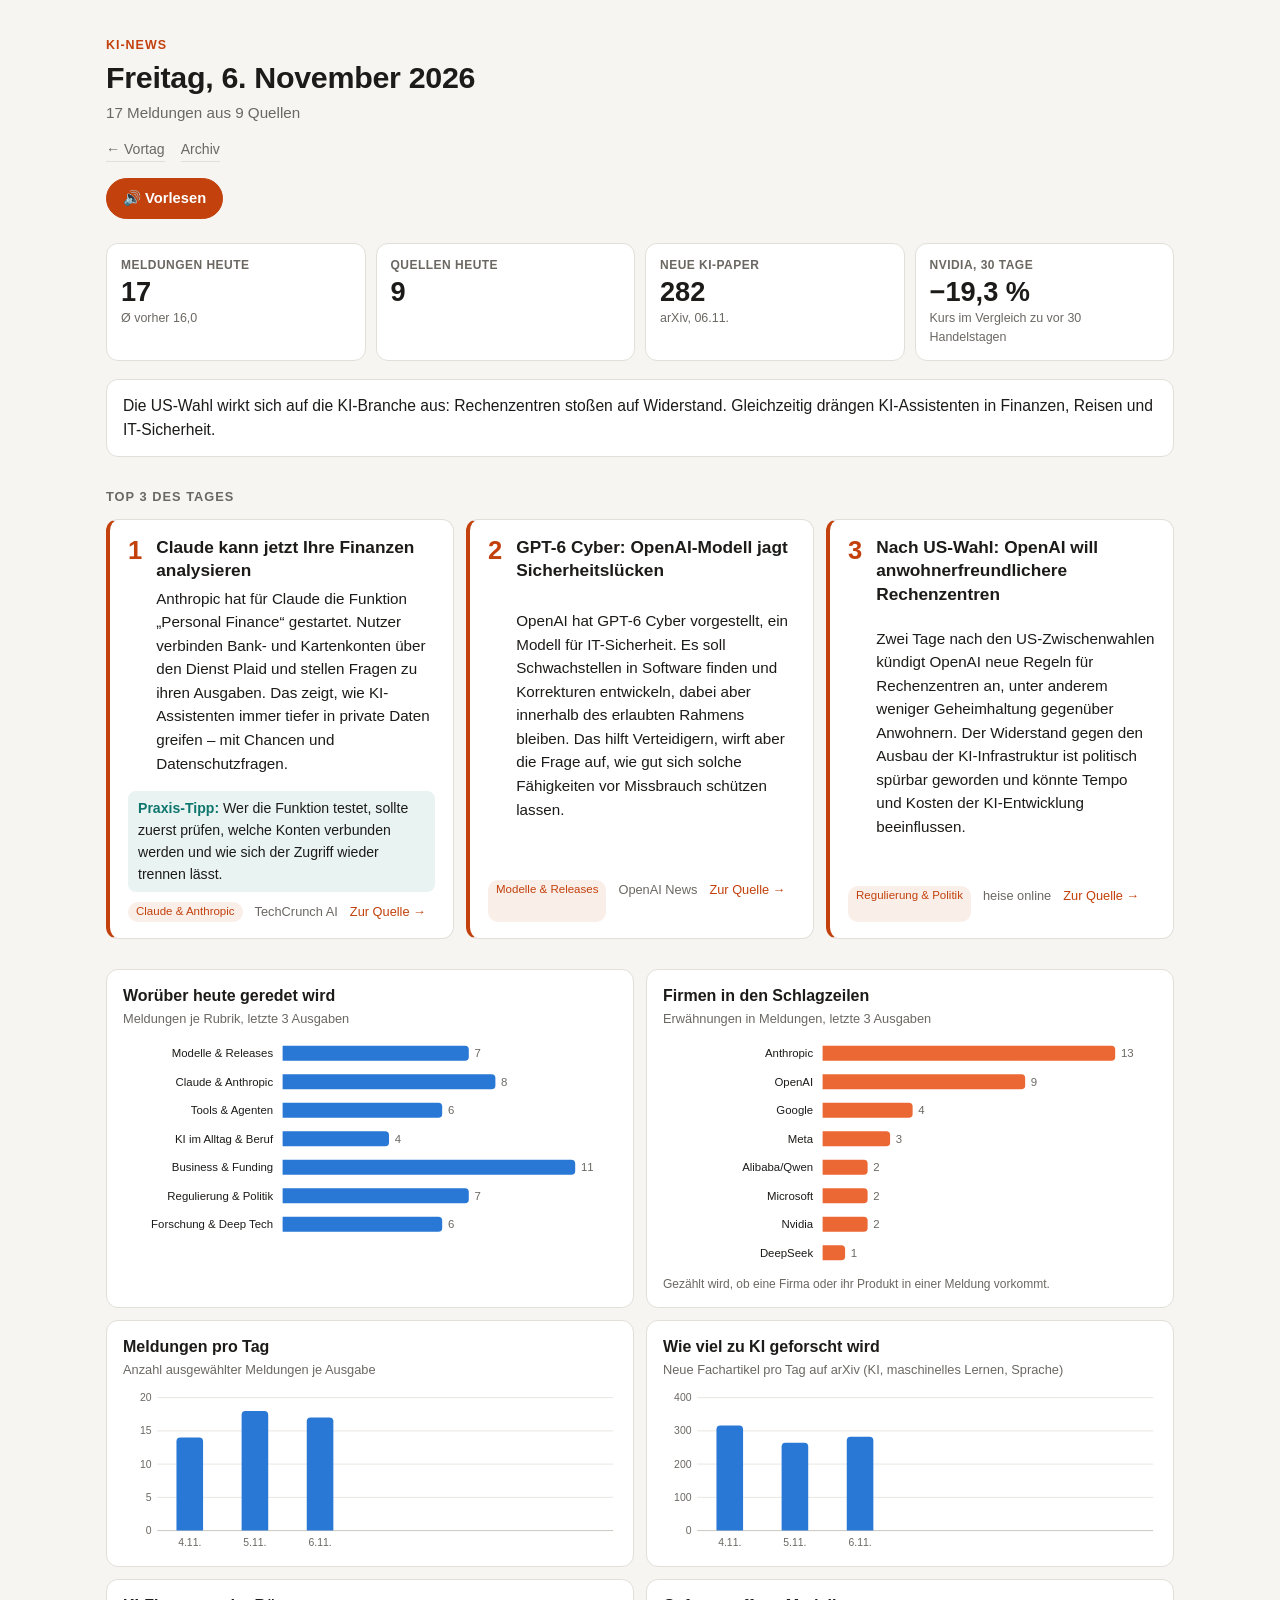
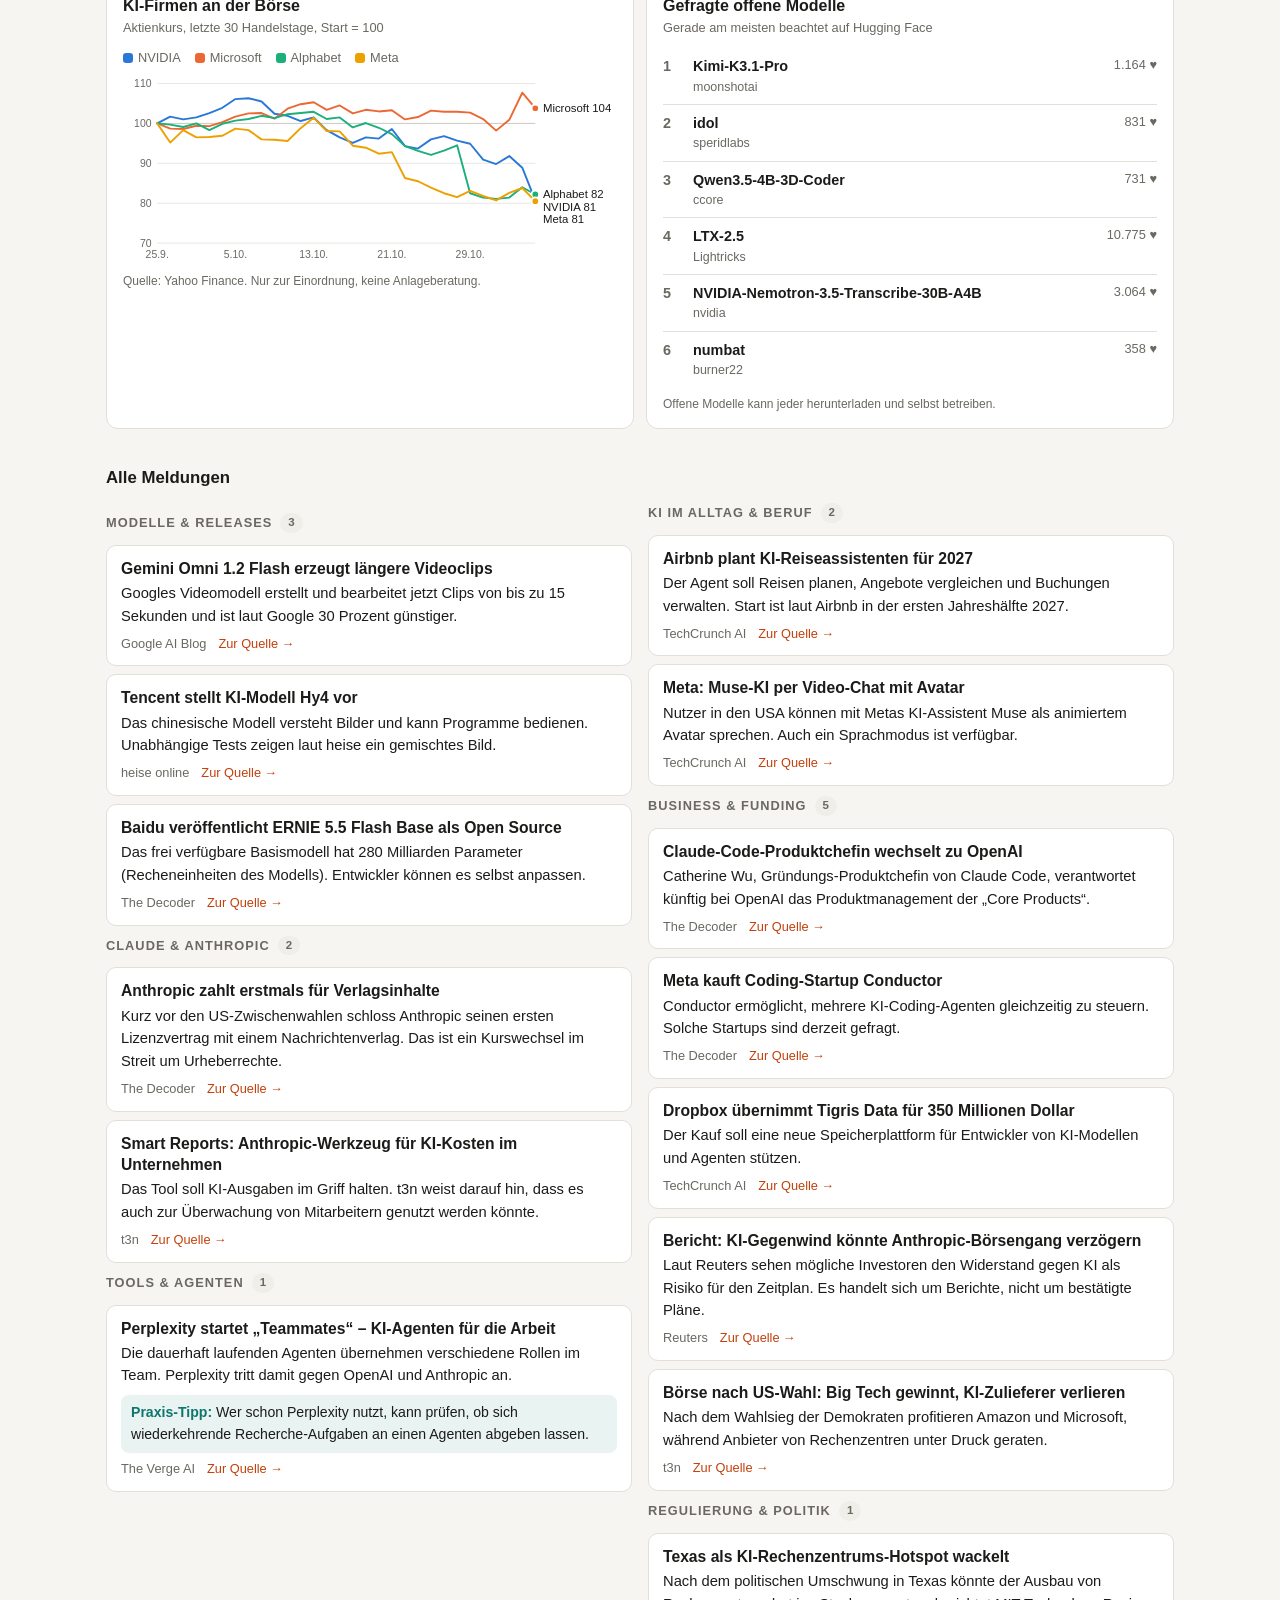
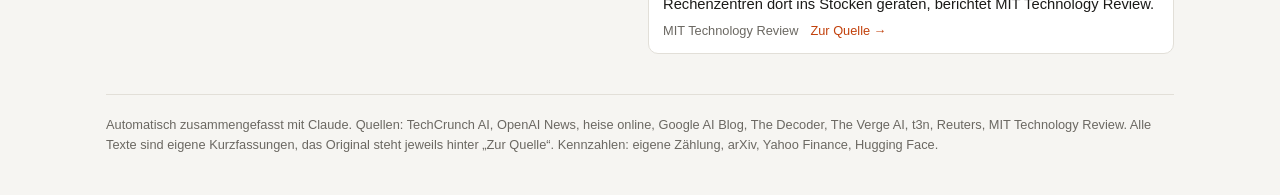
==== commit 89465074: "seite: 2026-11-06" ====
--- a/index.html
+++ b/index.html
@@ -30,7 +30,7 @@
   <h2>Top 3 des Tages</h2>
   <div class="top"><article class="top-card"><div class="num">1</div><h3>Claude kann jetzt Ihre Finanzen analysieren</h3><p>Anthropic hat für Claude die Funktion „Personal Finance“ gestartet. Nutzer verbinden Bank- und Kartenkonten über den Dienst Plaid und stellen Fragen zu ihren Ausgaben. Das zeigt, wie KI-Assistenten immer tiefer in private Daten greifen – mit Chancen und Datenschutzfragen.</p><div class="tipp"><b>Praxis-Tipp:</b> Wer die Funktion testet, sollte zuerst prüfen, welche Konten verbunden werden und wie sich der Zugriff wieder trennen lässt.</div><div class="meta"><span class="tag">Claude &amp; Anthropic</span><span>TechCrunch AI</span><a href="https://techcrunch.com/2026/11/05/claude-can-now-analyze-your-spending-with-its-new-personal-finance-tool/" target="_blank" rel="noopener">Zur Quelle →</a></div></article><article class="top-card"><div class="num">2</div><h3>GPT-6 Cyber: OpenAI-Modell jagt Sicherheitslücken</h3><p>OpenAI hat GPT-6 Cyber vorgestellt, ein Modell für IT-Sicherheit. Es soll Schwachstellen in Software finden und Korrekturen entwickeln, dabei aber innerhalb des erlaubten Rahmens bleiben. Das hilft Verteidigern, wirft aber die Frage auf, wie gut sich solche Fähigkeiten vor Missbrauch schützen lassen.</p><div class="meta"><span class="tag">Modelle &amp; Releases</span><span>OpenAI News</span><a href="https://openai.com/index/introducing-gpt-6-cyber" target="_blank" rel="noopener">Zur Quelle →</a></div></article><article class="top-card"><div class="num">3</div><h3>Nach US-Wahl: OpenAI will anwohnerfreundlichere Rechenzentren</h3><p>Zwei Tage nach den US-Zwischenwahlen kündigt OpenAI neue Regeln für Rechenzentren an, unter anderem weniger Geheimhaltung gegenüber Anwohnern. Der Widerstand gegen den Ausbau der KI-Infrastruktur ist politisch spürbar geworden und könnte Tempo und Kosten der KI-Entwicklung beeinflussen.</p><div class="meta"><span class="tag">Regulierung &amp; Politik</span><span>heise online</span><a href="https://www.heise.de/news/Nach-US-Zwischenwahlen-OpenAI-verspricht-anwohnerfreundliche-Rechenzentren-11513473.html" target="_blank" rel="noopener">Zur Quelle →</a></div></article></div>
 
-  <div class="dash"><section class="panel"><h3>Worüber heute geredet wird</h3><div class="panel-sub">Meldungen je Rubrik, letzte 3 Ausgaben</div><svg viewBox="0 0 520 210" class="chart" role="img" aria-label="Balkendiagramm"><text x="158" y="15" class="lab" text-anchor="end" dominant-baseline="central">Modelle &amp; Releases</text><rect x="168" y="0" width="352" height="30" class="hit" data-tip="Modelle &amp; Releases: 7"/><path d="M168,7H360Q364,7 364,11V19Q364,23 360,23H168Z" style="fill:var(--s1)" pointer-events="none"/><text x="370" y="15" class="val" dominant-baseline="central">7</text><text x="158" y="45" class="lab" text-anchor="end" dominant-baseline="central">Claude &amp; Anthropic</text><rect x="168" y="30" width="352" height="30" class="hit" data-tip="Claude &amp; Anthropic: 8"/><path d="M168,37H388Q392,37 392,41V49Q392,53 388,53H168Z" style="fill:var(--s1)" pointer-events="none"/><text x="398" y="45" class="val" dominant-baseline="central">8</text><text x="158" y="75" class="lab" text-anchor="end" dominant-baseline="central">Tools &amp; Agenten</text><rect x="168" y="60" width="352" height="30" class="hit" data-tip="Tools &amp; Agenten: 6"/><path d="M168,67H332Q336,67 336,71V79Q336,83 332,83H168Z" style="fill:var(--s1)" pointer-events="none"/><text x="342" y="75" class="val" dominant-baseline="central">6</text><text x="158" y="105" class="lab" text-anchor="end" dominant-baseline="central">KI im Alltag &amp; Beruf</text><rect x="168" y="90" width="352" height="30" class="hit" data-tip="KI im Alltag &amp; Beruf: 4"/><path d="M168,97H276Q280,97 280,101V109Q280,113 276,113H168Z" style="fill:var(--s1)" pointer-events="none"/><text x="286" y="105" class="val" dominant-baseline="central">4</text><text x="158" y="135" class="lab" text-anchor="end" dominant-baseline="central">Business &amp; Funding</text><rect x="168" y="120" width="352" height="30" class="hit" data-tip="Business &amp; Funding: 11"/><path d="M168,127H472Q476,127 476,131V139Q476,143 472,143H168Z" style="fill:var(--s1)" pointer-events="none"/><text x="482" y="135" class="val" dominant-baseline="central">11</text><text x="158" y="165" class="lab" text-anchor="end" dominant-baseline="central">Regulierung &amp; Politik</text><rect x="168" y="150" width="352" height="30" class="hit" data-tip="Regulierung &amp; Politik: 7"/><path d="M168,157H360Q364,157 364,161V169Q364,173 360,173H168Z" style="fill:var(--s1)" pointer-events="none"/><text x="370" y="165" class="val" dominant-baseline="central">7</text><text x="158" y="195" class="lab" text-anchor="end" dominant-baseline="central">Forschung &amp; Deep Tech</text><rect x="168" y="180" width="352" height="30" class="hit" data-tip="Forschung &amp; Deep Tech: 6"/><path d="M168,187H332Q336,187 336,191V199Q336,203 332,203H168Z" style="fill:var(--s1)" pointer-events="none"/><text x="342" y="195" class="val" dominant-baseline="central">6</text></svg></section><section class="panel"><h3>Firmen in den Schlagzeilen</h3><div class="panel-sub">Erwähnungen in Meldungen, letzte 3 Ausgaben</div><svg viewBox="0 0 520 240" class="chart" role="img" aria-label="Balkendiagramm"><text x="158" y="15" class="lab" text-anchor="end" dominant-baseline="central">Anthropic</text><rect x="168" y="0" width="352" height="30" class="hit" data-tip="Anthropic: 13"/><path d="M168,7H472Q476,7 476,11V19Q476,23 472,23H168Z" style="fill:var(--s2)" pointer-events="none"/><text x="482" y="15" class="val" dominant-baseline="central">13</text><text x="158" y="45" class="lab" text-anchor="end" dominant-baseline="central">OpenAI</text><rect x="168" y="30" width="352" height="30" class="hit" data-tip="OpenAI: 9"/><path d="M168,37H377.2307692307692Q381.2307692307692,37 381.2307692307692,41V49Q381.2307692307692,53 377.2307692307692,53H168Z" style="fill:var(--s2)" pointer-events="none"/><text x="387.2307692307692" y="45" class="val" dominant-baseline="central">9</text><text x="158" y="75" class="lab" text-anchor="end" dominant-baseline="central">Google</text><rect x="168" y="60" width="352" height="30" class="hit" data-tip="Google: 4"/><path d="M168,67H258.7692307692308Q262.7692307692308,67 262.7692307692308,71V79Q262.7692307692308,83 258.7692307692308,83H168Z" style="fill:var(--s2)" pointer-events="none"/><text x="268.7692307692308" y="75" class="val" dominant-baseline="central">4</text><text x="158" y="105" class="lab" text-anchor="end" dominant-baseline="central">Meta</text><rect x="168" y="90" width="352" height="30" class="hit" data-tip="Meta: 3"/><path d="M168,97H235.0769230769231Q239.0769230769231,97 239.0769230769231,101V109Q239.0769230769231,113 235.0769230769231,113H168Z" style="fill:var(--s2)" pointer-events="none"/><text x="245.0769230769231" y="105" class="val" dominant-baseline="central">3</text><text x="158" y="135" class="lab" text-anchor="end" dominant-baseline="central">Alibaba/Qwen</text><rect x="168" y="120" width="352" height="30" class="hit" data-tip="Alibaba/Qwen: 2"/><path d="M168,127H211.3846153846154Q215.3846153846154,127 215.3846153846154,131V139Q215.3846153846154,143 211.3846153846154,143H168Z" style="fill:var(--s2)" pointer-events="none"/><text x="221.3846153846154" y="135" class="val" dominant-baseline="central">2</text><text x="158" y="165" class="lab" text-anchor="end" dominant-baseline="central">Microsoft</text><rect x="168" y="150" width="352" height="30" class="hit" data-tip="Microsoft: 2"/><path d="M168,157H211.3846153846154Q215.3846153846154,157 215.3846153846154,161V169Q215.3846153846154,173 211.3846153846154,173H168Z" style="fill:var(--s2)" pointer-events="none"/><text x="221.3846153846154" y="165" class="val" dominant-baseline="central">2</text><text x="158" y="195" class="lab" text-anchor="end" dominant-baseline="central">Nvidia</text><rect x="168" y="180" width="352" height="30" class="hit" data-tip="Nvidia: 2"/><path d="M168,187H211.3846153846154Q215.3846153846154,187 215.3846153846154,191V199Q215.3846153846154,203 211.3846153846154,203H168Z" style="fill:var(--s2)" pointer-events="none"/><text x="221.3846153846154" y="195" class="val" dominant-baseline="central">2</text><text x="158" y="225" class="lab" text-anchor="end" dominant-baseline="central">DeepSeek</text><rect x="168" y="210" width="352" height="30" class="hit" data-tip="DeepSeek: 1"/><path d="M168,217H187.69230769230768Q191.69230769230768,217 191.69230769230768,221V229Q191.69230769230768,233 187.69230769230768,233H168Z" style="fill:var(--s2)" pointer-events="none"/><text x="197.69230769230768" y="225" class="val" dominant-baseline="central">1</text></svg><div class="panel-foot">Gezählt wird, ob eine Firma oder ihr Produkt in einer Meldung vorkommt.</div></section><section class="panel"><h3>Meldungen pro Tag</h3><div class="panel-sub">Anzahl ausgewählter Meldungen je Ausgabe</div><svg viewBox="0 0 520 170" class="chart" role="img" aria-label="Säulendiagramm"><line x1="36" x2="516" y1="148" y2="148" class="base"/><text x="30" y="148" class="ax" text-anchor="end" dominant-baseline="central">0</text><line x1="36" x2="516" y1="113" y2="113" class="grid"/><text x="30" y="113" class="ax" text-anchor="end" dominant-baseline="central">5</text><line x1="36" x2="516" y1="78" y2="78" class="grid"/><text x="30" y="78" class="ax" text-anchor="end" dominant-baseline="central">10</text><line x1="36" x2="516" y1="43" y2="43" class="grid"/><text x="30" y="43" class="ax" text-anchor="end" dominant-baseline="central">15</text><line x1="36" x2="516" y1="8" y2="8" class="grid"/><text x="30" y="8" class="ax" text-anchor="end" dominant-baseline="central">20</text><rect x="36" y="8" width="68.57142857142857" height="140" class="hit" data-tip="4.11.: 14"/><path d="M56.285714285714285,148V54Q56.285714285714285,50 60.285714285714285,50H80.28571428571428Q84.28571428571428,50 84.28571428571428,54V148Z" style="fill:var(--s1)" pointer-events="none"/><text x="70.28571428571428" y="164" class="ax" text-anchor="middle">4.11.</text><rect x="104.57142857142857" y="8" width="68.57142857142857" height="140" class="hit" data-tip="5.11.: 18"/><path d="M124.85714285714286,148V26Q124.85714285714286,22 128.85714285714286,22H148.85714285714286Q152.85714285714286,22 152.85714285714286,26V148Z" style="fill:var(--s1)" pointer-events="none"/><text x="138.85714285714286" y="164" class="ax" text-anchor="middle">5.11.</text><rect x="173.14285714285714" y="8" width="68.57142857142857" height="140" class="hit" data-tip="6.11.: 17"/><path d="M193.42857142857142,148V33Q193.42857142857142,29 197.42857142857142,29H217.42857142857142Q221.42857142857142,29 221.42857142857142,33V148Z" style="fill:var(--s1)" pointer-events="none"/><text x="207.42857142857142" y="164" class="ax" text-anchor="middle">6.11.</text></svg></section><section class="panel"><h3>Wie viel zu KI geforscht wird</h3><div class="panel-sub">Neue Fachartikel pro Tag auf arXiv (KI, maschinelles Lernen, Sprache)</div><svg viewBox="0 0 520 170" class="chart" role="img" aria-label="Säulendiagramm"><line x1="36" x2="516" y1="148" y2="148" class="base"/><text x="30" y="148" class="ax" text-anchor="end" dominant-baseline="central">0</text><line x1="36" x2="516" y1="113" y2="113" class="grid"/><text x="30" y="113" class="ax" text-anchor="end" dominant-baseline="central">100</text><line x1="36" x2="516" y1="78" y2="78" class="grid"/><text x="30" y="78" class="ax" text-anchor="end" dominant-baseline="central">200</text><line x1="36" x2="516" y1="43" y2="43" class="grid"/><text x="30" y="43" class="ax" text-anchor="end" dominant-baseline="central">300</text><line x1="36" x2="516" y1="8" y2="8" class="grid"/><text x="30" y="8" class="ax" text-anchor="end" dominant-baseline="central">400</text><rect x="36" y="8" width="68.57142857142857" height="140" class="hit" data-tip="04.11.: 316 (KI 115, ML 148, Sprache 53)"/><path d="M56.285714285714285,148V41.39999999999999Q56.285714285714285,37.39999999999999 60.285714285714285,37.39999999999999H80.28571428571428Q84.28571428571428,37.39999999999999 84.28571428571428,41.39999999999999V148Z" style="fill:var(--s1)" pointer-events="none"/><text x="70.28571428571428" y="164" class="ax" text-anchor="middle">4.11.</text><rect x="104.57142857142857" y="8" width="68.57142857142857" height="140" class="hit" data-tip="05.11.: 264 (KI 93, ML 110, Sprache 61)"/><path d="M124.85714285714286,148V59.599999999999994Q124.85714285714286,55.599999999999994 128.85714285714286,55.599999999999994H148.85714285714286Q152.85714285714286,55.599999999999994 152.85714285714286,59.599999999999994V148Z" style="fill:var(--s1)" pointer-events="none"/><text x="138.85714285714286" y="164" class="ax" text-anchor="middle">5.11.</text><rect x="173.14285714285714" y="8" width="68.57142857142857" height="140" class="hit" data-tip="06.11.: 282 (KI 75, ML 145, Sprache 62)"/><path d="M193.42857142857142,148V53.30000000000001Q193.42857142857142,49.30000000000001 197.42857142857142,49.30000000000001H217.42857142857142Q221.42857142857142,49.30000000000001 221.42857142857142,53.30000000000001V148Z" style="fill:var(--s1)" pointer-events="none"/><text x="207.42857142857142" y="164" class="ax" text-anchor="middle">6.11.</text></svg></section><section class="panel"><h3>KI-Firmen an der Börse</h3><div class="panel-sub">Aktienkurs, letzte 30 Handelstage, Start = 100</div><div class="legend"><span><i style="background:var(--s1)"></i>NVIDIA</span><span><i style="background:var(--s2)"></i>Microsoft</span><span><i style="background:var(--s3)"></i>Alphabet</span><span><i style="background:var(--s4)"></i>Meta</span></div><svg viewBox="0 0 520 200" class="chart" role="img" aria-label="Liniendiagramm"><line x1="36" x2="434" y1="178" y2="178" class="grid"/><text x="30" y="178" class="ax" text-anchor="end" dominant-baseline="central">70</text><line x1="36" x2="434" y1="136" y2="136" class="grid"/><text x="30" y="136" class="ax" text-anchor="end" dominant-baseline="central">80</text><line x1="36" x2="434" y1="94" y2="94" class="grid"/><text x="30" y="94" class="ax" text-anchor="end" dominant-baseline="central">90</text><line x1="36" x2="434" y1="52" y2="52" class="base"/><text x="30" y="52" class="ax" text-anchor="end" dominant-baseline="central">100</text><line x1="36" x2="434" y1="10" y2="10" class="grid"/><text x="30" y="10" class="ax" text-anchor="end" dominant-baseline="central">110</text><text x="36" y="194" class="ax" text-anchor="middle">25.9.</text><text x="118.34482758620689" y="194" class="ax" text-anchor="middle">5.10.</text><text x="200.68965517241378" y="194" class="ax" text-anchor="middle">13.10.</text><text x="283.0344827586207" y="194" class="ax" text-anchor="middle">21.10.</text><text x="365.37931034482756" y="194" class="ax" text-anchor="middle">29.10.</text><path d="M36.0,52.0L49.7,44.9L63.4,47.8L77.2,45.7L90.9,41.1L104.6,35.6L118.3,26.4L132.1,25.5L145.8,28.9L159.5,41.9L173.2,44.0L187.0,49.5L200.7,45.7L214.4,59.1L228.1,66.7L241.9,72.6L255.6,66.7L269.3,68.0L283.0,57.9L296.8,75.9L310.5,78.5L324.2,68.8L337.9,65.4L351.7,70.1L365.4,73.4L379.1,90.2L392.8,94.8L406.6,86.4L420.3,98.6L434.0,133.1" class="line" style="stroke:var(--s1)"/><circle cx="434" cy="133.06" r="4" class="dot" style="fill:var(--s1)"/><path d="M36.0,52.0L49.7,57.5L63.4,57.9L77.2,54.5L90.9,54.9L104.6,50.7L118.3,44.9L132.1,41.5L145.8,41.1L159.5,47.0L173.2,36.5L187.0,31.8L200.7,29.7L214.4,37.7L228.1,33.1L241.9,41.5L255.6,37.7L269.3,39.4L283.0,38.1L296.8,47.8L310.5,45.3L324.2,38.6L337.9,39.8L351.7,39.8L365.4,40.7L379.1,47.4L392.8,59.6L406.6,48.2L420.3,19.7L434.0,36.0" class="line" style="stroke:var(--s2)"/><circle cx="434" cy="36.03999999999999" r="4" class="dot" style="fill:var(--s2)"/><path d="M36.0,52.0L49.7,53.3L63.4,55.8L77.2,52.0L90.9,59.1L104.6,52.4L118.3,49.1L132.1,47.4L145.8,44.0L159.5,46.5L173.2,42.3L187.0,41.1L200.7,39.8L214.4,47.4L228.1,45.7L241.9,56.2L255.6,51.6L269.3,56.6L283.0,63.3L296.8,75.9L310.5,81.0L324.2,85.2L337.9,80.6L351.7,75.1L365.4,125.5L379.1,130.1L392.8,131.4L406.6,130.1L420.3,119.2L434.0,126.8" class="line" style="stroke:var(--s3)"/><circle cx="434" cy="126.75999999999999" r="4" class="dot" style="fill:var(--s3)"/><path d="M36.0,52.0L49.7,72.2L63.4,59.1L77.2,66.7L90.9,66.3L104.6,65.0L118.3,57.5L132.1,59.1L145.8,68.8L159.5,69.2L173.2,70.5L187.0,57.0L200.7,46.1L214.4,60.0L228.1,60.4L241.9,75.5L255.6,77.6L269.3,83.9L283.0,82.2L296.8,109.5L310.5,112.9L324.2,119.6L337.9,125.5L351.7,129.7L365.4,123.0L379.1,128.4L392.8,133.1L406.6,125.1L420.3,120.0L434.0,133.9" class="line" style="stroke:var(--s4)"/><circle cx="434" cy="133.9" r="4" class="dot" style="fill:var(--s4)"/><text x="442" y="36.03999999999999" class="lab" dominant-baseline="central">Microsoft 104</text><text x="442" y="126.75999999999999" class="lab" dominant-baseline="central">Alphabet 82</text><text x="442" y="139.76" class="lab" dominant-baseline="central">NVIDIA 81</text><text x="442" y="152.76" class="lab" dominant-baseline="central">Meta 81</text><rect x="29.137931034482758" y="10" width="13.724137931034482" height="168" class="hit" data-x="36" data-tip="25.9.: NVIDIA 100 · Microsoft 100 · Alphabet 100 · Meta 100"/><rect x="42.862068965517246" y="10" width="13.724137931034482" height="168" class="hit" data-x="49.724137931034484" data-tip="28.9.: NVIDIA 102 · Microsoft 99 · Alphabet 100 · Meta 95"/><rect x="56.58620689655173" y="10" width="13.724137931034482" height="168" class="hit" data-x="63.44827586206897" data-tip="29.9.: NVIDIA 101 · Microsoft 99 · Alphabet 99 · Meta 98"/><rect x="70.3103448275862" y="10" width="13.724137931034482" height="168" class="hit" data-x="77.17241379310344" data-tip="30.9.: NVIDIA 102 · Microsoft 99 · Alphabet 100 · Meta 97"/><rect x="84.0344827586207" y="10" width="13.724137931034482" height="168" class="hit" data-x="90.89655172413794" data-tip="1.10.: NVIDIA 103 · Microsoft 99 · Alphabet 98 · Meta 97"/><rect x="97.75862068965517" y="10" width="13.724137931034482" height="168" class="hit" data-x="104.62068965517241" data-tip="2.10.: NVIDIA 104 · Microsoft 100 · Alphabet 100 · Meta 97"/><rect x="111.48275862068965" y="10" width="13.724137931034482" height="168" class="hit" data-x="118.34482758620689" data-tip="5.10.: NVIDIA 106 · Microsoft 102 · Alphabet 101 · Meta 99"/><rect x="125.20689655172416" y="10" width="13.724137931034482" height="168" class="hit" data-x="132.0689655172414" data-tip="6.10.: NVIDIA 106 · Microsoft 103 · Alphabet 101 · Meta 98"/><rect x="138.93103448275863" y="10" width="13.724137931034482" height="168" class="hit" data-x="145.79310344827587" data-tip="7.10.: NVIDIA 106 · Microsoft 103 · Alphabet 102 · Meta 96"/><rect x="152.6551724137931" y="10" width="13.724137931034482" height="168" class="hit" data-x="159.51724137931035" data-tip="8.10.: NVIDIA 102 · Microsoft 101 · Alphabet 101 · Meta 96"/><rect x="166.3793103448276" y="10" width="13.724137931034482" height="168" class="hit" data-x="173.24137931034483" data-tip="9.10.: NVIDIA 102 · Microsoft 104 · Alphabet 102 · Meta 96"/><rect x="180.10344827586206" y="10" width="13.724137931034482" height="168" class="hit" data-x="186.9655172413793" data-tip="12.10.: NVIDIA 101 · Microsoft 105 · Alphabet 103 · Meta 99"/><rect x="193.82758620689654" y="10" width="13.724137931034482" height="168" class="hit" data-x="200.68965517241378" data-tip="13.10.: NVIDIA 102 · Microsoft 105 · Alphabet 103 · Meta 101"/><rect x="207.55172413793105" y="10" width="13.724137931034482" height="168" class="hit" data-x="214.41379310344828" data-tip="14.10.: NVIDIA 98 · Microsoft 103 · Alphabet 101 · Meta 98"/><rect x="221.27586206896552" y="10" width="13.724137931034482" height="168" class="hit" data-x="228.13793103448276" data-tip="15.10.: NVIDIA 97 · Microsoft 105 · Alphabet 102 · Meta 98"/><rect x="235.00000000000003" y="10" width="13.724137931034482" height="168" class="hit" data-x="241.86206896551727" data-tip="16.10.: NVIDIA 95 · Microsoft 103 · Alphabet 99 · Meta 94"/><rect x="248.72413793103448" y="10" width="13.724137931034482" height="168" class="hit" data-x="255.58620689655172" data-tip="19.10.: NVIDIA 97 · Microsoft 103 · Alphabet 100 · Meta 94"/><rect x="262.4482758620689" y="10" width="13.724137931034482" height="168" class="hit" data-x="269.31034482758616" data-tip="20.10.: NVIDIA 96 · Microsoft 103 · Alphabet 99 · Meta 92"/><rect x="276.17241379310343" y="10" width="13.724137931034482" height="168" class="hit" data-x="283.0344827586207" data-tip="21.10.: NVIDIA 99 · Microsoft 103 · Alphabet 97 · Meta 93"/><rect x="289.8965517241379" y="10" width="13.724137931034482" height="168" class="hit" data-x="296.7586206896552" data-tip="22.10.: NVIDIA 94 · Microsoft 101 · Alphabet 94 · Meta 86"/><rect x="303.6206896551724" y="10" width="13.724137931034482" height="168" class="hit" data-x="310.48275862068965" data-tip="23.10.: NVIDIA 94 · Microsoft 102 · Alphabet 93 · Meta 86"/><rect x="317.34482758620686" y="10" width="13.724137931034482" height="168" class="hit" data-x="324.2068965517241" data-tip="26.10.: NVIDIA 96 · Microsoft 103 · Alphabet 92 · Meta 84"/><rect x="331.06896551724134" y="10" width="13.724137931034482" height="168" class="hit" data-x="337.9310344827586" data-tip="27.10.: NVIDIA 97 · Microsoft 103 · Alphabet 93 · Meta 83"/><rect x="344.7931034482759" y="10" width="13.724137931034482" height="168" class="hit" data-x="351.65517241379314" data-tip="28.10.: NVIDIA 96 · Microsoft 103 · Alphabet 95 · Meta 82"/><rect x="358.5172413793103" y="10" width="13.724137931034482" height="168" class="hit" data-x="365.37931034482756" data-tip="29.10.: NVIDIA 95 · Microsoft 103 · Alphabet 83 · Meta 83"/><rect x="372.24137931034477" y="10" width="13.724137931034482" height="168" class="hit" data-x="379.10344827586204" data-tip="30.10.: NVIDIA 91 · Microsoft 101 · Alphabet 81 · Meta 82"/><rect x="385.9655172413793" y="10" width="13.724137931034482" height="168" class="hit" data-x="392.82758620689657" data-tip="2.11.: NVIDIA 90 · Microsoft 98 · Alphabet 81 · Meta 81"/><rect x="399.6896551724138" y="10" width="13.724137931034482" height="168" class="hit" data-x="406.55172413793105" data-tip="3.11.: NVIDIA 92 · Microsoft 101 · Alphabet 81 · Meta 83"/><rect x="413.41379310344826" y="10" width="13.724137931034482" height="168" class="hit" data-x="420.2758620689655" data-tip="4.11.: NVIDIA 89 · Microsoft 108 · Alphabet 84 · Meta 84"/><rect x="427.13793103448273" y="10" width="13.724137931034482" height="168" class="hit" data-x="434" data-tip="5.11.: NVIDIA 81 · Microsoft 104 · Alphabet 82 · Meta 81"/><line class="cross" x1="0" x2="0" y1="10" y2="178" visibility="hidden"/></svg><div class="panel-foot">Quelle: Yahoo Finance. Nur zur Einordnung, keine Anlageberatung.</div></section><section class="panel"><h3>Gefragte offene Modelle</h3><div class="panel-sub">Gerade am meisten beachtet auf Hugging Face</div><ol class="ranklist"><li><a href="https://huggingface.co/moonshotai/Kimi-K3.1-Pro" target="_blank" rel="noopener">Kimi-K3.1-Pro</a><span>moonshotai</span><b>983 ♥</b></li><li><a href="https://huggingface.co/speridlabs/idol" target="_blank" rel="noopener">idol</a><span>speridlabs</span><b>816 ♥</b></li><li><a href="https://huggingface.co/ccore/Qwen3.5-4B-3D-Coder" target="_blank" rel="noopener">Qwen3.5-4B-3D-Coder</a><span>ccore</span><b>724 ♥</b></li><li><a href="https://huggingface.co/Lightricks/LTX-2.5" target="_blank" rel="noopener">LTX-2.5</a><span>Lightricks</span><b>10.755 ♥</b></li><li><a href="https://huggingface.co/nvidia/NVIDIA-Nemotron-3.5-Transcribe-30B-A4B" target="_blank" rel="noopener">NVIDIA-Nemotron-3.5-Transcribe-30B-A4B</a><span>nvidia</span><b>3.062 ♥</b></li><li><a href="https://huggingface.co/mistralai/Mistral-Large-4-1T-A52B" target="_blank" rel="noopener">Mistral-Large-4-1T-A52B</a><span>mistralai</span><b>1.617 ♥</b></li></ol><div class="panel-foot">Offene Modelle kann jeder herunterladen und selbst betreiben.</div></section></div>
+  <div class="dash"><section class="panel"><h3>Worüber heute geredet wird</h3><div class="panel-sub">Meldungen je Rubrik, letzte 3 Ausgaben</div><svg viewBox="0 0 520 210" class="chart" role="img" aria-label="Balkendiagramm"><text x="158" y="15" class="lab" text-anchor="end" dominant-baseline="central">Modelle &amp; Releases</text><rect x="168" y="0" width="352" height="30" class="hit" data-tip="Modelle &amp; Releases: 7"/><path d="M168,7H360Q364,7 364,11V19Q364,23 360,23H168Z" style="fill:var(--s1)" pointer-events="none"/><text x="370" y="15" class="val" dominant-baseline="central">7</text><text x="158" y="45" class="lab" text-anchor="end" dominant-baseline="central">Claude &amp; Anthropic</text><rect x="168" y="30" width="352" height="30" class="hit" data-tip="Claude &amp; Anthropic: 8"/><path d="M168,37H388Q392,37 392,41V49Q392,53 388,53H168Z" style="fill:var(--s1)" pointer-events="none"/><text x="398" y="45" class="val" dominant-baseline="central">8</text><text x="158" y="75" class="lab" text-anchor="end" dominant-baseline="central">Tools &amp; Agenten</text><rect x="168" y="60" width="352" height="30" class="hit" data-tip="Tools &amp; Agenten: 6"/><path d="M168,67H332Q336,67 336,71V79Q336,83 332,83H168Z" style="fill:var(--s1)" pointer-events="none"/><text x="342" y="75" class="val" dominant-baseline="central">6</text><text x="158" y="105" class="lab" text-anchor="end" dominant-baseline="central">KI im Alltag &amp; Beruf</text><rect x="168" y="90" width="352" height="30" class="hit" data-tip="KI im Alltag &amp; Beruf: 4"/><path d="M168,97H276Q280,97 280,101V109Q280,113 276,113H168Z" style="fill:var(--s1)" pointer-events="none"/><text x="286" y="105" class="val" dominant-baseline="central">4</text><text x="158" y="135" class="lab" text-anchor="end" dominant-baseline="central">Business &amp; Funding</text><rect x="168" y="120" width="352" height="30" class="hit" data-tip="Business &amp; Funding: 11"/><path d="M168,127H472Q476,127 476,131V139Q476,143 472,143H168Z" style="fill:var(--s1)" pointer-events="none"/><text x="482" y="135" class="val" dominant-baseline="central">11</text><text x="158" y="165" class="lab" text-anchor="end" dominant-baseline="central">Regulierung &amp; Politik</text><rect x="168" y="150" width="352" height="30" class="hit" data-tip="Regulierung &amp; Politik: 7"/><path d="M168,157H360Q364,157 364,161V169Q364,173 360,173H168Z" style="fill:var(--s1)" pointer-events="none"/><text x="370" y="165" class="val" dominant-baseline="central">7</text><text x="158" y="195" class="lab" text-anchor="end" dominant-baseline="central">Forschung &amp; Deep Tech</text><rect x="168" y="180" width="352" height="30" class="hit" data-tip="Forschung &amp; Deep Tech: 6"/><path d="M168,187H332Q336,187 336,191V199Q336,203 332,203H168Z" style="fill:var(--s1)" pointer-events="none"/><text x="342" y="195" class="val" dominant-baseline="central">6</text></svg></section><section class="panel"><h3>Firmen in den Schlagzeilen</h3><div class="panel-sub">Erwähnungen in Meldungen, letzte 3 Ausgaben</div><svg viewBox="0 0 520 240" class="chart" role="img" aria-label="Balkendiagramm"><text x="158" y="15" class="lab" text-anchor="end" dominant-baseline="central">Anthropic</text><rect x="168" y="0" width="352" height="30" class="hit" data-tip="Anthropic: 13"/><path d="M168,7H472Q476,7 476,11V19Q476,23 472,23H168Z" style="fill:var(--s2)" pointer-events="none"/><text x="482" y="15" class="val" dominant-baseline="central">13</text><text x="158" y="45" class="lab" text-anchor="end" dominant-baseline="central">OpenAI</text><rect x="168" y="30" width="352" height="30" class="hit" data-tip="OpenAI: 9"/><path d="M168,37H377.2307692307692Q381.2307692307692,37 381.2307692307692,41V49Q381.2307692307692,53 377.2307692307692,53H168Z" style="fill:var(--s2)" pointer-events="none"/><text x="387.2307692307692" y="45" class="val" dominant-baseline="central">9</text><text x="158" y="75" class="lab" text-anchor="end" dominant-baseline="central">Google</text><rect x="168" y="60" width="352" height="30" class="hit" data-tip="Google: 4"/><path d="M168,67H258.7692307692308Q262.7692307692308,67 262.7692307692308,71V79Q262.7692307692308,83 258.7692307692308,83H168Z" style="fill:var(--s2)" pointer-events="none"/><text x="268.7692307692308" y="75" class="val" dominant-baseline="central">4</text><text x="158" y="105" class="lab" text-anchor="end" dominant-baseline="central">Meta</text><rect x="168" y="90" width="352" height="30" class="hit" data-tip="Meta: 3"/><path d="M168,97H235.0769230769231Q239.0769230769231,97 239.0769230769231,101V109Q239.0769230769231,113 235.0769230769231,113H168Z" style="fill:var(--s2)" pointer-events="none"/><text x="245.0769230769231" y="105" class="val" dominant-baseline="central">3</text><text x="158" y="135" class="lab" text-anchor="end" dominant-baseline="central">Alibaba/Qwen</text><rect x="168" y="120" width="352" height="30" class="hit" data-tip="Alibaba/Qwen: 2"/><path d="M168,127H211.3846153846154Q215.3846153846154,127 215.3846153846154,131V139Q215.3846153846154,143 211.3846153846154,143H168Z" style="fill:var(--s2)" pointer-events="none"/><text x="221.3846153846154" y="135" class="val" dominant-baseline="central">2</text><text x="158" y="165" class="lab" text-anchor="end" dominant-baseline="central">Microsoft</text><rect x="168" y="150" width="352" height="30" class="hit" data-tip="Microsoft: 2"/><path d="M168,157H211.3846153846154Q215.3846153846154,157 215.3846153846154,161V169Q215.3846153846154,173 211.3846153846154,173H168Z" style="fill:var(--s2)" pointer-events="none"/><text x="221.3846153846154" y="165" class="val" dominant-baseline="central">2</text><text x="158" y="195" class="lab" text-anchor="end" dominant-baseline="central">Nvidia</text><rect x="168" y="180" width="352" height="30" class="hit" data-tip="Nvidia: 2"/><path d="M168,187H211.3846153846154Q215.3846153846154,187 215.3846153846154,191V199Q215.3846153846154,203 211.3846153846154,203H168Z" style="fill:var(--s2)" pointer-events="none"/><text x="221.3846153846154" y="195" class="val" dominant-baseline="central">2</text><text x="158" y="225" class="lab" text-anchor="end" dominant-baseline="central">DeepSeek</text><rect x="168" y="210" width="352" height="30" class="hit" data-tip="DeepSeek: 1"/><path d="M168,217H187.69230769230768Q191.69230769230768,217 191.69230769230768,221V229Q191.69230769230768,233 187.69230769230768,233H168Z" style="fill:var(--s2)" pointer-events="none"/><text x="197.69230769230768" y="225" class="val" dominant-baseline="central">1</text></svg><div class="panel-foot">Gezählt wird, ob eine Firma oder ihr Produkt in einer Meldung vorkommt.</div></section><section class="panel"><h3>Meldungen pro Tag</h3><div class="panel-sub">Anzahl ausgewählter Meldungen je Ausgabe</div><svg viewBox="0 0 520 170" class="chart" role="img" aria-label="Säulendiagramm"><line x1="36" x2="516" y1="148" y2="148" class="base"/><text x="30" y="148" class="ax" text-anchor="end" dominant-baseline="central">0</text><line x1="36" x2="516" y1="113" y2="113" class="grid"/><text x="30" y="113" class="ax" text-anchor="end" dominant-baseline="central">5</text><line x1="36" x2="516" y1="78" y2="78" class="grid"/><text x="30" y="78" class="ax" text-anchor="end" dominant-baseline="central">10</text><line x1="36" x2="516" y1="43" y2="43" class="grid"/><text x="30" y="43" class="ax" text-anchor="end" dominant-baseline="central">15</text><line x1="36" x2="516" y1="8" y2="8" class="grid"/><text x="30" y="8" class="ax" text-anchor="end" dominant-baseline="central">20</text><rect x="36" y="8" width="68.57142857142857" height="140" class="hit" data-tip="4.11.: 14"/><path d="M56.285714285714285,148V54Q56.285714285714285,50 60.285714285714285,50H80.28571428571428Q84.28571428571428,50 84.28571428571428,54V148Z" style="fill:var(--s1)" pointer-events="none"/><text x="70.28571428571428" y="164" class="ax" text-anchor="middle">4.11.</text><rect x="104.57142857142857" y="8" width="68.57142857142857" height="140" class="hit" data-tip="5.11.: 18"/><path d="M124.85714285714286,148V26Q124.85714285714286,22 128.85714285714286,22H148.85714285714286Q152.85714285714286,22 152.85714285714286,26V148Z" style="fill:var(--s1)" pointer-events="none"/><text x="138.85714285714286" y="164" class="ax" text-anchor="middle">5.11.</text><rect x="173.14285714285714" y="8" width="68.57142857142857" height="140" class="hit" data-tip="6.11.: 17"/><path d="M193.42857142857142,148V33Q193.42857142857142,29 197.42857142857142,29H217.42857142857142Q221.42857142857142,29 221.42857142857142,33V148Z" style="fill:var(--s1)" pointer-events="none"/><text x="207.42857142857142" y="164" class="ax" text-anchor="middle">6.11.</text></svg></section><section class="panel"><h3>Wie viel zu KI geforscht wird</h3><div class="panel-sub">Neue Fachartikel pro Tag auf arXiv (KI, maschinelles Lernen, Sprache)</div><svg viewBox="0 0 520 170" class="chart" role="img" aria-label="Säulendiagramm"><line x1="36" x2="516" y1="148" y2="148" class="base"/><text x="30" y="148" class="ax" text-anchor="end" dominant-baseline="central">0</text><line x1="36" x2="516" y1="113" y2="113" class="grid"/><text x="30" y="113" class="ax" text-anchor="end" dominant-baseline="central">100</text><line x1="36" x2="516" y1="78" y2="78" class="grid"/><text x="30" y="78" class="ax" text-anchor="end" dominant-baseline="central">200</text><line x1="36" x2="516" y1="43" y2="43" class="grid"/><text x="30" y="43" class="ax" text-anchor="end" dominant-baseline="central">300</text><line x1="36" x2="516" y1="8" y2="8" class="grid"/><text x="30" y="8" class="ax" text-anchor="end" dominant-baseline="central">400</text><rect x="36" y="8" width="68.57142857142857" height="140" class="hit" data-tip="04.11.: 316 (KI 115, ML 148, Sprache 53)"/><path d="M56.285714285714285,148V41.39999999999999Q56.285714285714285,37.39999999999999 60.285714285714285,37.39999999999999H80.28571428571428Q84.28571428571428,37.39999999999999 84.28571428571428,41.39999999999999V148Z" style="fill:var(--s1)" pointer-events="none"/><text x="70.28571428571428" y="164" class="ax" text-anchor="middle">4.11.</text><rect x="104.57142857142857" y="8" width="68.57142857142857" height="140" class="hit" data-tip="05.11.: 264 (KI 93, ML 110, Sprache 61)"/><path d="M124.85714285714286,148V59.599999999999994Q124.85714285714286,55.599999999999994 128.85714285714286,55.599999999999994H148.85714285714286Q152.85714285714286,55.599999999999994 152.85714285714286,59.599999999999994V148Z" style="fill:var(--s1)" pointer-events="none"/><text x="138.85714285714286" y="164" class="ax" text-anchor="middle">5.11.</text><rect x="173.14285714285714" y="8" width="68.57142857142857" height="140" class="hit" data-tip="06.11.: 282 (KI 75, ML 145, Sprache 62)"/><path d="M193.42857142857142,148V53.30000000000001Q193.42857142857142,49.30000000000001 197.42857142857142,49.30000000000001H217.42857142857142Q221.42857142857142,49.30000000000001 221.42857142857142,53.30000000000001V148Z" style="fill:var(--s1)" pointer-events="none"/><text x="207.42857142857142" y="164" class="ax" text-anchor="middle">6.11.</text></svg></section><section class="panel"><h3>KI-Firmen an der Börse</h3><div class="panel-sub">Aktienkurs, letzte 30 Handelstage, Start = 100</div><div class="legend"><span><i style="background:var(--s1)"></i>NVIDIA</span><span><i style="background:var(--s2)"></i>Microsoft</span><span><i style="background:var(--s3)"></i>Alphabet</span><span><i style="background:var(--s4)"></i>Meta</span></div><svg viewBox="0 0 520 200" class="chart" role="img" aria-label="Liniendiagramm"><line x1="36" x2="434" y1="178" y2="178" class="grid"/><text x="30" y="178" class="ax" text-anchor="end" dominant-baseline="central">70</text><line x1="36" x2="434" y1="136" y2="136" class="grid"/><text x="30" y="136" class="ax" text-anchor="end" dominant-baseline="central">80</text><line x1="36" x2="434" y1="94" y2="94" class="grid"/><text x="30" y="94" class="ax" text-anchor="end" dominant-baseline="central">90</text><line x1="36" x2="434" y1="52" y2="52" class="base"/><text x="30" y="52" class="ax" text-anchor="end" dominant-baseline="central">100</text><line x1="36" x2="434" y1="10" y2="10" class="grid"/><text x="30" y="10" class="ax" text-anchor="end" dominant-baseline="central">110</text><text x="36" y="194" class="ax" text-anchor="middle">25.9.</text><text x="118.34482758620689" y="194" class="ax" text-anchor="middle">5.10.</text><text x="200.68965517241378" y="194" class="ax" text-anchor="middle">13.10.</text><text x="283.0344827586207" y="194" class="ax" text-anchor="middle">21.10.</text><text x="365.37931034482756" y="194" class="ax" text-anchor="middle">29.10.</text><path d="M36.0,52.0L49.7,44.9L63.4,47.8L77.2,45.7L90.9,41.1L104.6,35.6L118.3,26.4L132.1,25.5L145.8,28.9L159.5,41.9L173.2,44.0L187.0,49.5L200.7,45.7L214.4,59.1L228.1,66.7L241.9,72.6L255.6,66.7L269.3,68.0L283.0,57.9L296.8,75.9L310.5,78.5L324.2,68.8L337.9,65.4L351.7,70.1L365.4,73.4L379.1,90.2L392.8,94.8L406.6,86.4L420.3,98.6L434.0,133.1" class="line" style="stroke:var(--s1)"/><circle cx="434" cy="133.06" r="4" class="dot" style="fill:var(--s1)"/><path d="M36.0,52.0L49.7,57.5L63.4,57.9L77.2,54.5L90.9,54.9L104.6,50.7L118.3,44.9L132.1,41.5L145.8,41.1L159.5,47.0L173.2,36.5L187.0,31.8L200.7,29.7L214.4,37.7L228.1,33.1L241.9,41.5L255.6,37.7L269.3,39.4L283.0,38.1L296.8,47.8L310.5,45.3L324.2,38.6L337.9,39.8L351.7,39.8L365.4,40.7L379.1,47.4L392.8,59.6L406.6,48.2L420.3,19.7L434.0,36.0" class="line" style="stroke:var(--s2)"/><circle cx="434" cy="36.03999999999999" r="4" class="dot" style="fill:var(--s2)"/><path d="M36.0,52.0L49.7,53.3L63.4,55.8L77.2,52.0L90.9,59.1L104.6,52.4L118.3,49.1L132.1,47.4L145.8,44.0L159.5,46.5L173.2,42.3L187.0,41.1L200.7,39.8L214.4,47.4L228.1,45.7L241.9,56.2L255.6,51.6L269.3,56.6L283.0,63.3L296.8,75.9L310.5,81.0L324.2,85.2L337.9,80.6L351.7,75.1L365.4,125.5L379.1,130.1L392.8,131.4L406.6,130.1L420.3,119.2L434.0,126.8" class="line" style="stroke:var(--s3)"/><circle cx="434" cy="126.75999999999999" r="4" class="dot" style="fill:var(--s3)"/><path d="M36.0,52.0L49.7,72.2L63.4,59.1L77.2,66.7L90.9,66.3L104.6,65.0L118.3,57.5L132.1,59.1L145.8,68.8L159.5,69.2L173.2,70.5L187.0,57.0L200.7,46.1L214.4,60.0L228.1,60.4L241.9,75.5L255.6,77.6L269.3,83.9L283.0,82.2L296.8,109.5L310.5,112.9L324.2,119.6L337.9,125.5L351.7,129.7L365.4,123.0L379.1,128.4L392.8,133.1L406.6,125.1L420.3,120.0L434.0,133.9" class="line" style="stroke:var(--s4)"/><circle cx="434" cy="133.9" r="4" class="dot" style="fill:var(--s4)"/><text x="442" y="36.03999999999999" class="lab" dominant-baseline="central">Microsoft 104</text><text x="442" y="126.75999999999999" class="lab" dominant-baseline="central">Alphabet 82</text><text x="442" y="139.76" class="lab" dominant-baseline="central">NVIDIA 81</text><text x="442" y="152.76" class="lab" dominant-baseline="central">Meta 81</text><rect x="29.137931034482758" y="10" width="13.724137931034482" height="168" class="hit" data-x="36" data-tip="25.9.: NVIDIA 100 · Microsoft 100 · Alphabet 100 · Meta 100"/><rect x="42.862068965517246" y="10" width="13.724137931034482" height="168" class="hit" data-x="49.724137931034484" data-tip="28.9.: NVIDIA 102 · Microsoft 99 · Alphabet 100 · Meta 95"/><rect x="56.58620689655173" y="10" width="13.724137931034482" height="168" class="hit" data-x="63.44827586206897" data-tip="29.9.: NVIDIA 101 · Microsoft 99 · Alphabet 99 · Meta 98"/><rect x="70.3103448275862" y="10" width="13.724137931034482" height="168" class="hit" data-x="77.17241379310344" data-tip="30.9.: NVIDIA 102 · Microsoft 99 · Alphabet 100 · Meta 97"/><rect x="84.0344827586207" y="10" width="13.724137931034482" height="168" class="hit" data-x="90.89655172413794" data-tip="1.10.: NVIDIA 103 · Microsoft 99 · Alphabet 98 · Meta 97"/><rect x="97.75862068965517" y="10" width="13.724137931034482" height="168" class="hit" data-x="104.62068965517241" data-tip="2.10.: NVIDIA 104 · Microsoft 100 · Alphabet 100 · Meta 97"/><rect x="111.48275862068965" y="10" width="13.724137931034482" height="168" class="hit" data-x="118.34482758620689" data-tip="5.10.: NVIDIA 106 · Microsoft 102 · Alphabet 101 · Meta 99"/><rect x="125.20689655172416" y="10" width="13.724137931034482" height="168" class="hit" data-x="132.0689655172414" data-tip="6.10.: NVIDIA 106 · Microsoft 103 · Alphabet 101 · Meta 98"/><rect x="138.93103448275863" y="10" width="13.724137931034482" height="168" class="hit" data-x="145.79310344827587" data-tip="7.10.: NVIDIA 106 · Microsoft 103 · Alphabet 102 · Meta 96"/><rect x="152.6551724137931" y="10" width="13.724137931034482" height="168" class="hit" data-x="159.51724137931035" data-tip="8.10.: NVIDIA 102 · Microsoft 101 · Alphabet 101 · Meta 96"/><rect x="166.3793103448276" y="10" width="13.724137931034482" height="168" class="hit" data-x="173.24137931034483" data-tip="9.10.: NVIDIA 102 · Microsoft 104 · Alphabet 102 · Meta 96"/><rect x="180.10344827586206" y="10" width="13.724137931034482" height="168" class="hit" data-x="186.9655172413793" data-tip="12.10.: NVIDIA 101 · Microsoft 105 · Alphabet 103 · Meta 99"/><rect x="193.82758620689654" y="10" width="13.724137931034482" height="168" class="hit" data-x="200.68965517241378" data-tip="13.10.: NVIDIA 102 · Microsoft 105 · Alphabet 103 · Meta 101"/><rect x="207.55172413793105" y="10" width="13.724137931034482" height="168" class="hit" data-x="214.41379310344828" data-tip="14.10.: NVIDIA 98 · Microsoft 103 · Alphabet 101 · Meta 98"/><rect x="221.27586206896552" y="10" width="13.724137931034482" height="168" class="hit" data-x="228.13793103448276" data-tip="15.10.: NVIDIA 97 · Microsoft 105 · Alphabet 102 · Meta 98"/><rect x="235.00000000000003" y="10" width="13.724137931034482" height="168" class="hit" data-x="241.86206896551727" data-tip="16.10.: NVIDIA 95 · Microsoft 103 · Alphabet 99 · Meta 94"/><rect x="248.72413793103448" y="10" width="13.724137931034482" height="168" class="hit" data-x="255.58620689655172" data-tip="19.10.: NVIDIA 97 · Microsoft 103 · Alphabet 100 · Meta 94"/><rect x="262.4482758620689" y="10" width="13.724137931034482" height="168" class="hit" data-x="269.31034482758616" data-tip="20.10.: NVIDIA 96 · Microsoft 103 · Alphabet 99 · Meta 92"/><rect x="276.17241379310343" y="10" width="13.724137931034482" height="168" class="hit" data-x="283.0344827586207" data-tip="21.10.: NVIDIA 99 · Microsoft 103 · Alphabet 97 · Meta 93"/><rect x="289.8965517241379" y="10" width="13.724137931034482" height="168" class="hit" data-x="296.7586206896552" data-tip="22.10.: NVIDIA 94 · Microsoft 101 · Alphabet 94 · Meta 86"/><rect x="303.6206896551724" y="10" width="13.724137931034482" height="168" class="hit" data-x="310.48275862068965" data-tip="23.10.: NVIDIA 94 · Microsoft 102 · Alphabet 93 · Meta 86"/><rect x="317.34482758620686" y="10" width="13.724137931034482" height="168" class="hit" data-x="324.2068965517241" data-tip="26.10.: NVIDIA 96 · Microsoft 103 · Alphabet 92 · Meta 84"/><rect x="331.06896551724134" y="10" width="13.724137931034482" height="168" class="hit" data-x="337.9310344827586" data-tip="27.10.: NVIDIA 97 · Microsoft 103 · Alphabet 93 · Meta 83"/><rect x="344.7931034482759" y="10" width="13.724137931034482" height="168" class="hit" data-x="351.65517241379314" data-tip="28.10.: NVIDIA 96 · Microsoft 103 · Alphabet 95 · Meta 82"/><rect x="358.5172413793103" y="10" width="13.724137931034482" height="168" class="hit" data-x="365.37931034482756" data-tip="29.10.: NVIDIA 95 · Microsoft 103 · Alphabet 83 · Meta 83"/><rect x="372.24137931034477" y="10" width="13.724137931034482" height="168" class="hit" data-x="379.10344827586204" data-tip="30.10.: NVIDIA 91 · Microsoft 101 · Alphabet 81 · Meta 82"/><rect x="385.9655172413793" y="10" width="13.724137931034482" height="168" class="hit" data-x="392.82758620689657" data-tip="2.11.: NVIDIA 90 · Microsoft 98 · Alphabet 81 · Meta 81"/><rect x="399.6896551724138" y="10" width="13.724137931034482" height="168" class="hit" data-x="406.55172413793105" data-tip="3.11.: NVIDIA 92 · Microsoft 101 · Alphabet 81 · Meta 83"/><rect x="413.41379310344826" y="10" width="13.724137931034482" height="168" class="hit" data-x="420.2758620689655" data-tip="4.11.: NVIDIA 89 · Microsoft 108 · Alphabet 84 · Meta 84"/><rect x="427.13793103448273" y="10" width="13.724137931034482" height="168" class="hit" data-x="434" data-tip="5.11.: NVIDIA 81 · Microsoft 104 · Alphabet 82 · Meta 81"/><line class="cross" x1="0" x2="0" y1="10" y2="178" visibility="hidden"/></svg><div class="panel-foot">Quelle: Yahoo Finance. Nur zur Einordnung, keine Anlageberatung.</div></section><section class="panel"><h3>Gefragte offene Modelle</h3><div class="panel-sub">Gerade am meisten beachtet auf Hugging Face</div><ol class="ranklist"><li><a href="https://huggingface.co/moonshotai/Kimi-K3.1-Pro" target="_blank" rel="noopener">Kimi-K3.1-Pro</a><span>moonshotai</span><b>1.164 ♥</b></li><li><a href="https://huggingface.co/speridlabs/idol" target="_blank" rel="noopener">idol</a><span>speridlabs</span><b>831 ♥</b></li><li><a href="https://huggingface.co/ccore/Qwen3.5-4B-3D-Coder" target="_blank" rel="noopener">Qwen3.5-4B-3D-Coder</a><span>ccore</span><b>731 ♥</b></li><li><a href="https://huggingface.co/Lightricks/LTX-2.5" target="_blank" rel="noopener">LTX-2.5</a><span>Lightricks</span><b>10.775 ♥</b></li><li><a href="https://huggingface.co/nvidia/NVIDIA-Nemotron-3.5-Transcribe-30B-A4B" target="_blank" rel="noopener">NVIDIA-Nemotron-3.5-Transcribe-30B-A4B</a><span>nvidia</span><b>3.064 ♥</b></li><li><a href="https://huggingface.co/burner22/numbat" target="_blank" rel="noopener">numbat</a><span>burner22</span><b>358 ♥</b></li></ol><div class="panel-foot">Offene Modelle kann jeder herunterladen und selbst betreiben.</div></section></div>
 
   <h2 class="alle">Alle Meldungen</h2><div class="rubriken"><section class="rubrik"><h2>Modelle &amp; Releases <span class="n">3</span></h2><article class="item"><h3>Gemini Omni 1.2 Flash erzeugt längere Videoclips</h3><p>Googles Videomodell erstellt und bearbeitet jetzt Clips von bis zu 15 Sekunden und ist laut Google 30 Prozent günstiger.</p><div class="meta"><span>Google AI Blog</span><a href="https://blog.google/innovation-and-ai/technology/developers-tools/introducing-gemini-omni-1-2-flash/" target="_blank" rel="noopener">Zur Quelle →</a></div></article><article class="item"><h3>Tencent stellt KI-Modell Hy4 vor</h3><p>Das chinesische Modell versteht Bilder und kann Programme bedienen. Unabhängige Tests zeigen laut heise ein gemischtes Bild.</p><div class="meta"><span>heise online</span><a href="https://www.heise.de/news/Tencent-Hy4-Neues-KI-Modell-schafft-es-in-chinesische-Spitzengruppe-11513555.html" target="_blank" rel="noopener">Zur Quelle →</a></div></article><article class="item"><h3>Baidu veröffentlicht ERNIE 5.5 Flash Base als Open Source</h3><p>Das frei verfügbare Basismodell hat 280 Milliarden Parameter (Recheneinheiten des Modells). Entwickler können es selbst anpassen.</p><div class="meta"><span>The Decoder</span><a href="https://the-decoder.de/baidu-veroeffentlicht-ernie-5-5-flash-base-mit-280-milliarden-parametern-als-open-source-basismodell/" target="_blank" rel="noopener">Zur Quelle →</a></div></article></section><section class="rubrik"><h2>Claude &amp; Anthropic <span class="n">2</span></h2><article class="item"><h3>Anthropic zahlt erstmals für Verlagsinhalte</h3><p>Kurz vor den US-Zwischenwahlen schloss Anthropic seinen ersten Lizenzvertrag mit einem Nachrichtenverlag. Das ist ein Kurswechsel im Streit um Urheberrechte.</p><div class="meta"><span>The Decoder</span><a href="https://the-decoder.de/strategiewechsel-bei-anthropic-ki-firma-zahlt-erstmals-fuer-verlagsinhalte/" target="_blank" rel="noopener">Zur Quelle →</a></div></article><article class="item"><h3>Smart Reports: Anthropic-Werkzeug für KI-Kosten im Unternehmen</h3><p>Das Tool soll KI-Ausgaben im Griff halten. t3n weist darauf hin, dass es auch zur Überwachung von Mitarbeitern genutzt werden könnte.</p><div class="meta"><span>t3n</span><a href="https://t3n.de/news/anthropic-smart-reports-ki-kostenkontrolle-mitarbeiter-1771500" target="_blank" rel="noopener">Zur Quelle →</a></div></article></section><section class="rubrik"><h2>Tools &amp; Agenten <span class="n">1</span></h2><article class="item"><h3>Perplexity startet „Teammates“ – KI-Agenten für die Arbeit</h3><p>Die dauerhaft laufenden Agenten übernehmen verschiedene Rollen im Team. Perplexity tritt damit gegen OpenAI und Anthropic an.</p><div class="tipp"><b>Praxis-Tipp:</b> Wer schon Perplexity nutzt, kann prüfen, ob sich wiederkehrende Recherche-Aufgaben an einen Agenten abgeben lassen.</div><div class="meta"><span>The Verge AI</span><a href="https://www.theverge.com/ai-artificial-intelligence/1028302/perplexity-teammates-ai-agents-work" target="_blank" rel="noopener">Zur Quelle →</a></div></article></section><section class="rubrik"><h2>KI im Alltag &amp; Beruf <span class="n">2</span></h2><article class="item"><h3>Airbnb plant KI-Reiseassistenten für 2027</h3><p>Der Agent soll Reisen planen, Angebote vergleichen und Buchungen verwalten. Start ist laut Airbnb in der ersten Jahreshälfte 2027.</p><div class="meta"><span>TechCrunch AI</span><a href="https://techcrunch.com/2026/11/05/airbnb-says-its-launching-an-ai-travel-agent-in-the-first-half-of-2027/" target="_blank" rel="noopener">Zur Quelle →</a></div></article><article class="item"><h3>Meta: Muse-KI per Video-Chat mit Avatar</h3><p>Nutzer in den USA können mit Metas KI-Assistent Muse als animiertem Avatar sprechen. Auch ein Sprachmodus ist verfügbar.</p><div class="meta"><span>TechCrunch AI</span><a href="https://techcrunch.com/2026/11/05/meta-says-us-users-can-now-video-chat-with-their-muse-ai-avatar/" target="_blank" rel="noopener">Zur Quelle →</a></div></article></section><section class="rubrik"><h2>Business &amp; Funding <span class="n">5</span></h2><article class="item"><h3>Claude-Code-Produktchefin wechselt zu OpenAI</h3><p>Catherine Wu, Gründungs-Produktchefin von Claude Code, verantwortet künftig bei OpenAI das Produktmanagement der „Core Products“.</p><div class="meta"><span>The Decoder</span><a href="https://the-decoder.de/openai-holt-sich-anthropics-gruendungs-produktchefin-von-claude-code/" target="_blank" rel="noopener">Zur Quelle →</a></div></article><article class="item"><h3>Meta kauft Coding-Startup Conductor</h3><p>Conductor ermöglicht, mehrere KI-Coding-Agenten gleichzeitig zu steuern. Solche Startups sind derzeit gefragt.</p><div class="meta"><span>The Decoder</span><a href="https://the-decoder.de/meta-kauft-conductor-ki-startups-fuer-entwickler-tools-sind-heiss-begehrt/" target="_blank" rel="noopener">Zur Quelle →</a></div></article><article class="item"><h3>Dropbox übernimmt Tigris Data für 350 Millionen Dollar</h3><p>Der Kauf soll eine neue Speicherplattform für Entwickler von KI-Modellen und Agenten stützen.</p><div class="meta"><span>TechCrunch AI</span><a href="https://techcrunch.com/2026/11/05/dropbox-acquires-tigris-data-for-350m-to-bolster-its-ai-iinfrastructure/" target="_blank" rel="noopener">Zur Quelle →</a></div></article><article class="item"><h3>Bericht: KI-Gegenwind könnte Anthropic-Börsengang verzögern</h3><p>Laut Reuters sehen mögliche Investoren den Widerstand gegen KI als Risiko für den Zeitplan. Es handelt sich um Berichte, nicht um bestätigte Pläne.</p><div class="meta"><span>Reuters</span><a href="https://news.google.com/rss/articles/[base64]?oc=5" target="_blank" rel="noopener">Zur Quelle →</a></div></article><article class="item"><h3>Börse nach US-Wahl: Big Tech gewinnt, KI-Zulieferer verlieren</h3><p>Nach dem Wahlsieg der Demokraten profitieren Amazon und Microsoft, während Anbieter von Rechenzentren unter Druck geraten.</p><div class="meta"><span>t3n</span><a href="https://t3n.de/news/boerse-nach-den-us-wahlen-big-tech-jubelt-ki-zulieferer-verlieren-1771811" target="_blank" rel="noopener">Zur Quelle →</a></div></article></section><section class="rubrik"><h2>Regulierung &amp; Politik <span class="n">1</span></h2><article class="item"><h3>Texas als KI-Rechenzentrums-Hotspot wackelt</h3><p>Nach dem politischen Umschwung in Texas könnte der Ausbau von Rechenzentren dort ins Stocken geraten, berichtet MIT Technology Review.</p><div class="meta"><span>MIT Technology Review</span><a href="https://www.technologyreview.com/2026/11/04/1148043/texas-was-the-new-epicenter-of-the-ai-data-center-buildout-that-might-be-kaput/" target="_blank" rel="noopener">Zur Quelle →</a></div></article></section></div>
 
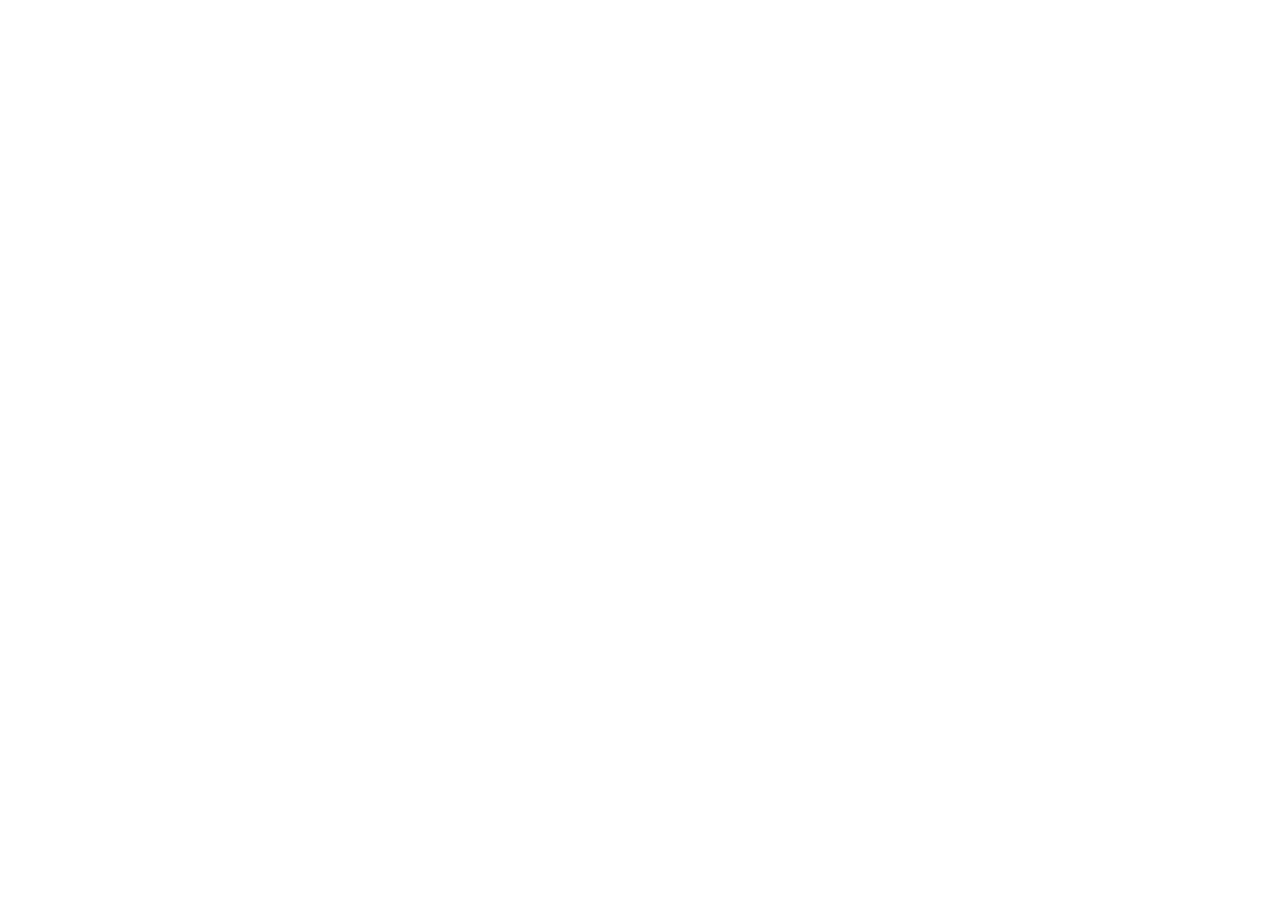
==== commit e8424ed2: "Umgezogen nach jamhivemind.github.io/news/ki/: alle Seiten leiten weiter, Workflow entfernt" ====
--- a/index.html
+++ b/index.html
@@ -1,49 +1,9 @@
-<!DOCTYPE html>
-<html lang="de">
-<head>
-<meta charset="utf-8">
-<meta name="viewport" content="width=device-width, initial-scale=1">
-<meta name="description" content="Die wichtigsten Neuigkeiten aus der KI-Welt, jeden Morgen kurz auf Deutsch">
-<meta name="color-scheme" content="light dark">
-<title>KI-News · Fr., 06.11.2026</title>
-<link rel="stylesheet" href="assets/style.css">
-<link rel="icon" href="data:image/svg+xml,<svg xmlns='http://www.w3.org/2000/svg' viewBox='0 0 100 100'><text y='.9em' font-size='90'>📰</text></svg>">
-</head>
-<body>
-<div class="wrap">
-  <header>
-    <div class="kicker">KI-News</div>
-    <h1>Freitag, 6. November 2026</h1>
-    <div class="sub">17 Meldungen aus 9 Quellen</div>
-    <nav class="nav"><a href="archive/2026-11-05.html">← Vortag</a><a href="archive/">Archiv</a></nav>
-    <div class="vorlesen" id="vorlesen" hidden>
-      <button type="button" data-play>🔊 Vorlesen</button>
-      <button type="button" data-stop hidden>⏹ Stopp</button>
-      <span data-label></span>
-    </div>
-  </header>
-
-  <div class="tiles"><div class="tile"><div class="tile-l">Meldungen heute</div><div class="tile-v">17</div><div class="tile-n">Ø vorher 16,0</div></div><div class="tile"><div class="tile-l">Quellen heute</div><div class="tile-v">9</div></div><div class="tile"><div class="tile-l">Neue KI-Paper</div><div class="tile-v">282</div><div class="tile-n">arXiv, 06.11.</div></div><div class="tile"><div class="tile-l">NVIDIA, 30 Tage</div><div class="tile-v">−19,3 %</div><div class="tile-n">Kurs im Vergleich zu vor 30 Handelstagen</div></div></div>
-
-  <div class="intro">Die US-Wahl wirkt sich auf die KI-Branche aus: Rechenzentren stoßen auf Widerstand. Gleichzeitig drängen KI-Assistenten in Finanzen, Reisen und IT-Sicherheit.</div>
-
-  <h2>Top 3 des Tages</h2>
-  <div class="top"><article class="top-card"><div class="num">1</div><h3>Claude kann jetzt Ihre Finanzen analysieren</h3><p>Anthropic hat für Claude die Funktion „Personal Finance“ gestartet. Nutzer verbinden Bank- und Kartenkonten über den Dienst Plaid und stellen Fragen zu ihren Ausgaben. Das zeigt, wie KI-Assistenten immer tiefer in private Daten greifen – mit Chancen und Datenschutzfragen.</p><div class="tipp"><b>Praxis-Tipp:</b> Wer die Funktion testet, sollte zuerst prüfen, welche Konten verbunden werden und wie sich der Zugriff wieder trennen lässt.</div><div class="meta"><span class="tag">Claude &amp; Anthropic</span><span>TechCrunch AI</span><a href="https://techcrunch.com/2026/11/05/claude-can-now-analyze-your-spending-with-its-new-personal-finance-tool/" target="_blank" rel="noopener">Zur Quelle →</a></div></article><article class="top-card"><div class="num">2</div><h3>GPT-6 Cyber: OpenAI-Modell jagt Sicherheitslücken</h3><p>OpenAI hat GPT-6 Cyber vorgestellt, ein Modell für IT-Sicherheit. Es soll Schwachstellen in Software finden und Korrekturen entwickeln, dabei aber innerhalb des erlaubten Rahmens bleiben. Das hilft Verteidigern, wirft aber die Frage auf, wie gut sich solche Fähigkeiten vor Missbrauch schützen lassen.</p><div class="meta"><span class="tag">Modelle &amp; Releases</span><span>OpenAI News</span><a href="https://openai.com/index/introducing-gpt-6-cyber" target="_blank" rel="noopener">Zur Quelle →</a></div></article><article class="top-card"><div class="num">3</div><h3>Nach US-Wahl: OpenAI will anwohnerfreundlichere Rechenzentren</h3><p>Zwei Tage nach den US-Zwischenwahlen kündigt OpenAI neue Regeln für Rechenzentren an, unter anderem weniger Geheimhaltung gegenüber Anwohnern. Der Widerstand gegen den Ausbau der KI-Infrastruktur ist politisch spürbar geworden und könnte Tempo und Kosten der KI-Entwicklung beeinflussen.</p><div class="meta"><span class="tag">Regulierung &amp; Politik</span><span>heise online</span><a href="https://www.heise.de/news/Nach-US-Zwischenwahlen-OpenAI-verspricht-anwohnerfreundliche-Rechenzentren-11513473.html" target="_blank" rel="noopener">Zur Quelle →</a></div></article></div>
-
-  <div class="dash"><section class="panel"><h3>Worüber heute geredet wird</h3><div class="panel-sub">Meldungen je Rubrik, letzte 3 Ausgaben</div><svg viewBox="0 0 520 210" class="chart" role="img" aria-label="Balkendiagramm"><text x="158" y="15" class="lab" text-anchor="end" dominant-baseline="central">Modelle &amp; Releases</text><rect x="168" y="0" width="352" height="30" class="hit" data-tip="Modelle &amp; Releases: 7"/><path d="M168,7H360Q364,7 364,11V19Q364,23 360,23H168Z" style="fill:var(--s1)" pointer-events="none"/><text x="370" y="15" class="val" dominant-baseline="central">7</text><text x="158" y="45" class="lab" text-anchor="end" dominant-baseline="central">Claude &amp; Anthropic</text><rect x="168" y="30" width="352" height="30" class="hit" data-tip="Claude &amp; Anthropic: 8"/><path d="M168,37H388Q392,37 392,41V49Q392,53 388,53H168Z" style="fill:var(--s1)" pointer-events="none"/><text x="398" y="45" class="val" dominant-baseline="central">8</text><text x="158" y="75" class="lab" text-anchor="end" dominant-baseline="central">Tools &amp; Agenten</text><rect x="168" y="60" width="352" height="30" class="hit" data-tip="Tools &amp; Agenten: 6"/><path d="M168,67H332Q336,67 336,71V79Q336,83 332,83H168Z" style="fill:var(--s1)" pointer-events="none"/><text x="342" y="75" class="val" dominant-baseline="central">6</text><text x="158" y="105" class="lab" text-anchor="end" dominant-baseline="central">KI im Alltag &amp; Beruf</text><rect x="168" y="90" width="352" height="30" class="hit" data-tip="KI im Alltag &amp; Beruf: 4"/><path d="M168,97H276Q280,97 280,101V109Q280,113 276,113H168Z" style="fill:var(--s1)" pointer-events="none"/><text x="286" y="105" class="val" dominant-baseline="central">4</text><text x="158" y="135" class="lab" text-anchor="end" dominant-baseline="central">Business &amp; Funding</text><rect x="168" y="120" width="352" height="30" class="hit" data-tip="Business &amp; Funding: 11"/><path d="M168,127H472Q476,127 476,131V139Q476,143 472,143H168Z" style="fill:var(--s1)" pointer-events="none"/><text x="482" y="135" class="val" dominant-baseline="central">11</text><text x="158" y="165" class="lab" text-anchor="end" dominant-baseline="central">Regulierung &amp; Politik</text><rect x="168" y="150" width="352" height="30" class="hit" data-tip="Regulierung &amp; Politik: 7"/><path d="M168,157H360Q364,157 364,161V169Q364,173 360,173H168Z" style="fill:var(--s1)" pointer-events="none"/><text x="370" y="165" class="val" dominant-baseline="central">7</text><text x="158" y="195" class="lab" text-anchor="end" dominant-baseline="central">Forschung &amp; Deep Tech</text><rect x="168" y="180" width="352" height="30" class="hit" data-tip="Forschung &amp; Deep Tech: 6"/><path d="M168,187H332Q336,187 336,191V199Q336,203 332,203H168Z" style="fill:var(--s1)" pointer-events="none"/><text x="342" y="195" class="val" dominant-baseline="central">6</text></svg></section><section class="panel"><h3>Firmen in den Schlagzeilen</h3><div class="panel-sub">Erwähnungen in Meldungen, letzte 3 Ausgaben</div><svg viewBox="0 0 520 240" class="chart" role="img" aria-label="Balkendiagramm"><text x="158" y="15" class="lab" text-anchor="end" dominant-baseline="central">Anthropic</text><rect x="168" y="0" width="352" height="30" class="hit" data-tip="Anthropic: 13"/><path d="M168,7H472Q476,7 476,11V19Q476,23 472,23H168Z" style="fill:var(--s2)" pointer-events="none"/><text x="482" y="15" class="val" dominant-baseline="central">13</text><text x="158" y="45" class="lab" text-anchor="end" dominant-baseline="central">OpenAI</text><rect x="168" y="30" width="352" height="30" class="hit" data-tip="OpenAI: 9"/><path d="M168,37H377.2307692307692Q381.2307692307692,37 381.2307692307692,41V49Q381.2307692307692,53 377.2307692307692,53H168Z" style="fill:var(--s2)" pointer-events="none"/><text x="387.2307692307692" y="45" class="val" dominant-baseline="central">9</text><text x="158" y="75" class="lab" text-anchor="end" dominant-baseline="central">Google</text><rect x="168" y="60" width="352" height="30" class="hit" data-tip="Google: 4"/><path d="M168,67H258.7692307692308Q262.7692307692308,67 262.7692307692308,71V79Q262.7692307692308,83 258.7692307692308,83H168Z" style="fill:var(--s2)" pointer-events="none"/><text x="268.7692307692308" y="75" class="val" dominant-baseline="central">4</text><text x="158" y="105" class="lab" text-anchor="end" dominant-baseline="central">Meta</text><rect x="168" y="90" width="352" height="30" class="hit" data-tip="Meta: 3"/><path d="M168,97H235.0769230769231Q239.0769230769231,97 239.0769230769231,101V109Q239.0769230769231,113 235.0769230769231,113H168Z" style="fill:var(--s2)" pointer-events="none"/><text x="245.0769230769231" y="105" class="val" dominant-baseline="central">3</text><text x="158" y="135" class="lab" text-anchor="end" dominant-baseline="central">Alibaba/Qwen</text><rect x="168" y="120" width="352" height="30" class="hit" data-tip="Alibaba/Qwen: 2"/><path d="M168,127H211.3846153846154Q215.3846153846154,127 215.3846153846154,131V139Q215.3846153846154,143 211.3846153846154,143H168Z" style="fill:var(--s2)" pointer-events="none"/><text x="221.3846153846154" y="135" class="val" dominant-baseline="central">2</text><text x="158" y="165" class="lab" text-anchor="end" dominant-baseline="central">Microsoft</text><rect x="168" y="150" width="352" height="30" class="hit" data-tip="Microsoft: 2"/><path d="M168,157H211.3846153846154Q215.3846153846154,157 215.3846153846154,161V169Q215.3846153846154,173 211.3846153846154,173H168Z" style="fill:var(--s2)" pointer-events="none"/><text x="221.3846153846154" y="165" class="val" dominant-baseline="central">2</text><text x="158" y="195" class="lab" text-anchor="end" dominant-baseline="central">Nvidia</text><rect x="168" y="180" width="352" height="30" class="hit" data-tip="Nvidia: 2"/><path d="M168,187H211.3846153846154Q215.3846153846154,187 215.3846153846154,191V199Q215.3846153846154,203 211.3846153846154,203H168Z" style="fill:var(--s2)" pointer-events="none"/><text x="221.3846153846154" y="195" class="val" dominant-baseline="central">2</text><text x="158" y="225" class="lab" text-anchor="end" dominant-baseline="central">DeepSeek</text><rect x="168" y="210" width="352" height="30" class="hit" data-tip="DeepSeek: 1"/><path d="M168,217H187.69230769230768Q191.69230769230768,217 191.69230769230768,221V229Q191.69230769230768,233 187.69230769230768,233H168Z" style="fill:var(--s2)" pointer-events="none"/><text x="197.69230769230768" y="225" class="val" dominant-baseline="central">1</text></svg><div class="panel-foot">Gezählt wird, ob eine Firma oder ihr Produkt in einer Meldung vorkommt.</div></section><section class="panel"><h3>Meldungen pro Tag</h3><div class="panel-sub">Anzahl ausgewählter Meldungen je Ausgabe</div><svg viewBox="0 0 520 170" class="chart" role="img" aria-label="Säulendiagramm"><line x1="36" x2="516" y1="148" y2="148" class="base"/><text x="30" y="148" class="ax" text-anchor="end" dominant-baseline="central">0</text><line x1="36" x2="516" y1="113" y2="113" class="grid"/><text x="30" y="113" class="ax" text-anchor="end" dominant-baseline="central">5</text><line x1="36" x2="516" y1="78" y2="78" class="grid"/><text x="30" y="78" class="ax" text-anchor="end" dominant-baseline="central">10</text><line x1="36" x2="516" y1="43" y2="43" class="grid"/><text x="30" y="43" class="ax" text-anchor="end" dominant-baseline="central">15</text><line x1="36" x2="516" y1="8" y2="8" class="grid"/><text x="30" y="8" class="ax" text-anchor="end" dominant-baseline="central">20</text><rect x="36" y="8" width="68.57142857142857" height="140" class="hit" data-tip="4.11.: 14"/><path d="M56.285714285714285,148V54Q56.285714285714285,50 60.285714285714285,50H80.28571428571428Q84.28571428571428,50 84.28571428571428,54V148Z" style="fill:var(--s1)" pointer-events="none"/><text x="70.28571428571428" y="164" class="ax" text-anchor="middle">4.11.</text><rect x="104.57142857142857" y="8" width="68.57142857142857" height="140" class="hit" data-tip="5.11.: 18"/><path d="M124.85714285714286,148V26Q124.85714285714286,22 128.85714285714286,22H148.85714285714286Q152.85714285714286,22 152.85714285714286,26V148Z" style="fill:var(--s1)" pointer-events="none"/><text x="138.85714285714286" y="164" class="ax" text-anchor="middle">5.11.</text><rect x="173.14285714285714" y="8" width="68.57142857142857" height="140" class="hit" data-tip="6.11.: 17"/><path d="M193.42857142857142,148V33Q193.42857142857142,29 197.42857142857142,29H217.42857142857142Q221.42857142857142,29 221.42857142857142,33V148Z" style="fill:var(--s1)" pointer-events="none"/><text x="207.42857142857142" y="164" class="ax" text-anchor="middle">6.11.</text></svg></section><section class="panel"><h3>Wie viel zu KI geforscht wird</h3><div class="panel-sub">Neue Fachartikel pro Tag auf arXiv (KI, maschinelles Lernen, Sprache)</div><svg viewBox="0 0 520 170" class="chart" role="img" aria-label="Säulendiagramm"><line x1="36" x2="516" y1="148" y2="148" class="base"/><text x="30" y="148" class="ax" text-anchor="end" dominant-baseline="central">0</text><line x1="36" x2="516" y1="113" y2="113" class="grid"/><text x="30" y="113" class="ax" text-anchor="end" dominant-baseline="central">100</text><line x1="36" x2="516" y1="78" y2="78" class="grid"/><text x="30" y="78" class="ax" text-anchor="end" dominant-baseline="central">200</text><line x1="36" x2="516" y1="43" y2="43" class="grid"/><text x="30" y="43" class="ax" text-anchor="end" dominant-baseline="central">300</text><line x1="36" x2="516" y1="8" y2="8" class="grid"/><text x="30" y="8" class="ax" text-anchor="end" dominant-baseline="central">400</text><rect x="36" y="8" width="68.57142857142857" height="140" class="hit" data-tip="04.11.: 316 (KI 115, ML 148, Sprache 53)"/><path d="M56.285714285714285,148V41.39999999999999Q56.285714285714285,37.39999999999999 60.285714285714285,37.39999999999999H80.28571428571428Q84.28571428571428,37.39999999999999 84.28571428571428,41.39999999999999V148Z" style="fill:var(--s1)" pointer-events="none"/><text x="70.28571428571428" y="164" class="ax" text-anchor="middle">4.11.</text><rect x="104.57142857142857" y="8" width="68.57142857142857" height="140" class="hit" data-tip="05.11.: 264 (KI 93, ML 110, Sprache 61)"/><path d="M124.85714285714286,148V59.599999999999994Q124.85714285714286,55.599999999999994 128.85714285714286,55.599999999999994H148.85714285714286Q152.85714285714286,55.599999999999994 152.85714285714286,59.599999999999994V148Z" style="fill:var(--s1)" pointer-events="none"/><text x="138.85714285714286" y="164" class="ax" text-anchor="middle">5.11.</text><rect x="173.14285714285714" y="8" width="68.57142857142857" height="140" class="hit" data-tip="06.11.: 282 (KI 75, ML 145, Sprache 62)"/><path d="M193.42857142857142,148V53.30000000000001Q193.42857142857142,49.30000000000001 197.42857142857142,49.30000000000001H217.42857142857142Q221.42857142857142,49.30000000000001 221.42857142857142,53.30000000000001V148Z" style="fill:var(--s1)" pointer-events="none"/><text x="207.42857142857142" y="164" class="ax" text-anchor="middle">6.11.</text></svg></section><section class="panel"><h3>KI-Firmen an der Börse</h3><div class="panel-sub">Aktienkurs, letzte 30 Handelstage, Start = 100</div><div class="legend"><span><i style="background:var(--s1)"></i>NVIDIA</span><span><i style="background:var(--s2)"></i>Microsoft</span><span><i style="background:var(--s3)"></i>Alphabet</span><span><i style="background:var(--s4)"></i>Meta</span></div><svg viewBox="0 0 520 200" class="chart" role="img" aria-label="Liniendiagramm"><line x1="36" x2="434" y1="178" y2="178" class="grid"/><text x="30" y="178" class="ax" text-anchor="end" dominant-baseline="central">70</text><line x1="36" x2="434" y1="136" y2="136" class="grid"/><text x="30" y="136" class="ax" text-anchor="end" dominant-baseline="central">80</text><line x1="36" x2="434" y1="94" y2="94" class="grid"/><text x="30" y="94" class="ax" text-anchor="end" dominant-baseline="central">90</text><line x1="36" x2="434" y1="52" y2="52" class="base"/><text x="30" y="52" class="ax" text-anchor="end" dominant-baseline="central">100</text><line x1="36" x2="434" y1="10" y2="10" class="grid"/><text x="30" y="10" class="ax" text-anchor="end" dominant-baseline="central">110</text><text x="36" y="194" class="ax" text-anchor="middle">25.9.</text><text x="118.34482758620689" y="194" class="ax" text-anchor="middle">5.10.</text><text x="200.68965517241378" y="194" class="ax" text-anchor="middle">13.10.</text><text x="283.0344827586207" y="194" class="ax" text-anchor="middle">21.10.</text><text x="365.37931034482756" y="194" class="ax" text-anchor="middle">29.10.</text><path d="M36.0,52.0L49.7,44.9L63.4,47.8L77.2,45.7L90.9,41.1L104.6,35.6L118.3,26.4L132.1,25.5L145.8,28.9L159.5,41.9L173.2,44.0L187.0,49.5L200.7,45.7L214.4,59.1L228.1,66.7L241.9,72.6L255.6,66.7L269.3,68.0L283.0,57.9L296.8,75.9L310.5,78.5L324.2,68.8L337.9,65.4L351.7,70.1L365.4,73.4L379.1,90.2L392.8,94.8L406.6,86.4L420.3,98.6L434.0,133.1" class="line" style="stroke:var(--s1)"/><circle cx="434" cy="133.06" r="4" class="dot" style="fill:var(--s1)"/><path d="M36.0,52.0L49.7,57.5L63.4,57.9L77.2,54.5L90.9,54.9L104.6,50.7L118.3,44.9L132.1,41.5L145.8,41.1L159.5,47.0L173.2,36.5L187.0,31.8L200.7,29.7L214.4,37.7L228.1,33.1L241.9,41.5L255.6,37.7L269.3,39.4L283.0,38.1L296.8,47.8L310.5,45.3L324.2,38.6L337.9,39.8L351.7,39.8L365.4,40.7L379.1,47.4L392.8,59.6L406.6,48.2L420.3,19.7L434.0,36.0" class="line" style="stroke:var(--s2)"/><circle cx="434" cy="36.03999999999999" r="4" class="dot" style="fill:var(--s2)"/><path d="M36.0,52.0L49.7,53.3L63.4,55.8L77.2,52.0L90.9,59.1L104.6,52.4L118.3,49.1L132.1,47.4L145.8,44.0L159.5,46.5L173.2,42.3L187.0,41.1L200.7,39.8L214.4,47.4L228.1,45.7L241.9,56.2L255.6,51.6L269.3,56.6L283.0,63.3L296.8,75.9L310.5,81.0L324.2,85.2L337.9,80.6L351.7,75.1L365.4,125.5L379.1,130.1L392.8,131.4L406.6,130.1L420.3,119.2L434.0,126.8" class="line" style="stroke:var(--s3)"/><circle cx="434" cy="126.75999999999999" r="4" class="dot" style="fill:var(--s3)"/><path d="M36.0,52.0L49.7,72.2L63.4,59.1L77.2,66.7L90.9,66.3L104.6,65.0L118.3,57.5L132.1,59.1L145.8,68.8L159.5,69.2L173.2,70.5L187.0,57.0L200.7,46.1L214.4,60.0L228.1,60.4L241.9,75.5L255.6,77.6L269.3,83.9L283.0,82.2L296.8,109.5L310.5,112.9L324.2,119.6L337.9,125.5L351.7,129.7L365.4,123.0L379.1,128.4L392.8,133.1L406.6,125.1L420.3,120.0L434.0,133.9" class="line" style="stroke:var(--s4)"/><circle cx="434" cy="133.9" r="4" class="dot" style="fill:var(--s4)"/><text x="442" y="36.03999999999999" class="lab" dominant-baseline="central">Microsoft 104</text><text x="442" y="126.75999999999999" class="lab" dominant-baseline="central">Alphabet 82</text><text x="442" y="139.76" class="lab" dominant-baseline="central">NVIDIA 81</text><text x="442" y="152.76" class="lab" dominant-baseline="central">Meta 81</text><rect x="29.137931034482758" y="10" width="13.724137931034482" height="168" class="hit" data-x="36" data-tip="25.9.: NVIDIA 100 · Microsoft 100 · Alphabet 100 · Meta 100"/><rect x="42.862068965517246" y="10" width="13.724137931034482" height="168" class="hit" data-x="49.724137931034484" data-tip="28.9.: NVIDIA 102 · Microsoft 99 · Alphabet 100 · Meta 95"/><rect x="56.58620689655173" y="10" width="13.724137931034482" height="168" class="hit" data-x="63.44827586206897" data-tip="29.9.: NVIDIA 101 · Microsoft 99 · Alphabet 99 · Meta 98"/><rect x="70.3103448275862" y="10" width="13.724137931034482" height="168" class="hit" data-x="77.17241379310344" data-tip="30.9.: NVIDIA 102 · Microsoft 99 · Alphabet 100 · Meta 97"/><rect x="84.0344827586207" y="10" width="13.724137931034482" height="168" class="hit" data-x="90.89655172413794" data-tip="1.10.: NVIDIA 103 · Microsoft 99 · Alphabet 98 · Meta 97"/><rect x="97.75862068965517" y="10" width="13.724137931034482" height="168" class="hit" data-x="104.62068965517241" data-tip="2.10.: NVIDIA 104 · Microsoft 100 · Alphabet 100 · Meta 97"/><rect x="111.48275862068965" y="10" width="13.724137931034482" height="168" class="hit" data-x="118.34482758620689" data-tip="5.10.: NVIDIA 106 · Microsoft 102 · Alphabet 101 · Meta 99"/><rect x="125.20689655172416" y="10" width="13.724137931034482" height="168" class="hit" data-x="132.0689655172414" data-tip="6.10.: NVIDIA 106 · Microsoft 103 · Alphabet 101 · Meta 98"/><rect x="138.93103448275863" y="10" width="13.724137931034482" height="168" class="hit" data-x="145.79310344827587" data-tip="7.10.: NVIDIA 106 · Microsoft 103 · Alphabet 102 · Meta 96"/><rect x="152.6551724137931" y="10" width="13.724137931034482" height="168" class="hit" data-x="159.51724137931035" data-tip="8.10.: NVIDIA 102 · Microsoft 101 · Alphabet 101 · Meta 96"/><rect x="166.3793103448276" y="10" width="13.724137931034482" height="168" class="hit" data-x="173.24137931034483" data-tip="9.10.: NVIDIA 102 · Microsoft 104 · Alphabet 102 · Meta 96"/><rect x="180.10344827586206" y="10" width="13.724137931034482" height="168" class="hit" data-x="186.9655172413793" data-tip="12.10.: NVIDIA 101 · Microsoft 105 · Alphabet 103 · Meta 99"/><rect x="193.82758620689654" y="10" width="13.724137931034482" height="168" class="hit" data-x="200.68965517241378" data-tip="13.10.: NVIDIA 102 · Microsoft 105 · Alphabet 103 · Meta 101"/><rect x="207.55172413793105" y="10" width="13.724137931034482" height="168" class="hit" data-x="214.41379310344828" data-tip="14.10.: NVIDIA 98 · Microsoft 103 · Alphabet 101 · Meta 98"/><rect x="221.27586206896552" y="10" width="13.724137931034482" height="168" class="hit" data-x="228.13793103448276" data-tip="15.10.: NVIDIA 97 · Microsoft 105 · Alphabet 102 · Meta 98"/><rect x="235.00000000000003" y="10" width="13.724137931034482" height="168" class="hit" data-x="241.86206896551727" data-tip="16.10.: NVIDIA 95 · Microsoft 103 · Alphabet 99 · Meta 94"/><rect x="248.72413793103448" y="10" width="13.724137931034482" height="168" class="hit" data-x="255.58620689655172" data-tip="19.10.: NVIDIA 97 · Microsoft 103 · Alphabet 100 · Meta 94"/><rect x="262.4482758620689" y="10" width="13.724137931034482" height="168" class="hit" data-x="269.31034482758616" data-tip="20.10.: NVIDIA 96 · Microsoft 103 · Alphabet 99 · Meta 92"/><rect x="276.17241379310343" y="10" width="13.724137931034482" height="168" class="hit" data-x="283.0344827586207" data-tip="21.10.: NVIDIA 99 · Microsoft 103 · Alphabet 97 · Meta 93"/><rect x="289.8965517241379" y="10" width="13.724137931034482" height="168" class="hit" data-x="296.7586206896552" data-tip="22.10.: NVIDIA 94 · Microsoft 101 · Alphabet 94 · Meta 86"/><rect x="303.6206896551724" y="10" width="13.724137931034482" height="168" class="hit" data-x="310.48275862068965" data-tip="23.10.: NVIDIA 94 · Microsoft 102 · Alphabet 93 · Meta 86"/><rect x="317.34482758620686" y="10" width="13.724137931034482" height="168" class="hit" data-x="324.2068965517241" data-tip="26.10.: NVIDIA 96 · Microsoft 103 · Alphabet 92 · Meta 84"/><rect x="331.06896551724134" y="10" width="13.724137931034482" height="168" class="hit" data-x="337.9310344827586" data-tip="27.10.: NVIDIA 97 · Microsoft 103 · Alphabet 93 · Meta 83"/><rect x="344.7931034482759" y="10" width="13.724137931034482" height="168" class="hit" data-x="351.65517241379314" data-tip="28.10.: NVIDIA 96 · Microsoft 103 · Alphabet 95 · Meta 82"/><rect x="358.5172413793103" y="10" width="13.724137931034482" height="168" class="hit" data-x="365.37931034482756" data-tip="29.10.: NVIDIA 95 · Microsoft 103 · Alphabet 83 · Meta 83"/><rect x="372.24137931034477" y="10" width="13.724137931034482" height="168" class="hit" data-x="379.10344827586204" data-tip="30.10.: NVIDIA 91 · Microsoft 101 · Alphabet 81 · Meta 82"/><rect x="385.9655172413793" y="10" width="13.724137931034482" height="168" class="hit" data-x="392.82758620689657" data-tip="2.11.: NVIDIA 90 · Microsoft 98 · Alphabet 81 · Meta 81"/><rect x="399.6896551724138" y="10" width="13.724137931034482" height="168" class="hit" data-x="406.55172413793105" data-tip="3.11.: NVIDIA 92 · Microsoft 101 · Alphabet 81 · Meta 83"/><rect x="413.41379310344826" y="10" width="13.724137931034482" height="168" class="hit" data-x="420.2758620689655" data-tip="4.11.: NVIDIA 89 · Microsoft 108 · Alphabet 84 · Meta 84"/><rect x="427.13793103448273" y="10" width="13.724137931034482" height="168" class="hit" data-x="434" data-tip="5.11.: NVIDIA 81 · Microsoft 104 · Alphabet 82 · Meta 81"/><line class="cross" x1="0" x2="0" y1="10" y2="178" visibility="hidden"/></svg><div class="panel-foot">Quelle: Yahoo Finance. Nur zur Einordnung, keine Anlageberatung.</div></section><section class="panel"><h3>Gefragte offene Modelle</h3><div class="panel-sub">Gerade am meisten beachtet auf Hugging Face</div><ol class="ranklist"><li><a href="https://huggingface.co/moonshotai/Kimi-K3.1-Pro" target="_blank" rel="noopener">Kimi-K3.1-Pro</a><span>moonshotai</span><b>1.164 ♥</b></li><li><a href="https://huggingface.co/speridlabs/idol" target="_blank" rel="noopener">idol</a><span>speridlabs</span><b>831 ♥</b></li><li><a href="https://huggingface.co/ccore/Qwen3.5-4B-3D-Coder" target="_blank" rel="noopener">Qwen3.5-4B-3D-Coder</a><span>ccore</span><b>731 ♥</b></li><li><a href="https://huggingface.co/Lightricks/LTX-2.5" target="_blank" rel="noopener">LTX-2.5</a><span>Lightricks</span><b>10.775 ♥</b></li><li><a href="https://huggingface.co/nvidia/NVIDIA-Nemotron-3.5-Transcribe-30B-A4B" target="_blank" rel="noopener">NVIDIA-Nemotron-3.5-Transcribe-30B-A4B</a><span>nvidia</span><b>3.064 ♥</b></li><li><a href="https://huggingface.co/burner22/numbat" target="_blank" rel="noopener">numbat</a><span>burner22</span><b>358 ♥</b></li></ol><div class="panel-foot">Offene Modelle kann jeder herunterladen und selbst betreiben.</div></section></div>
-
-  <h2 class="alle">Alle Meldungen</h2><div class="rubriken"><section class="rubrik"><h2>Modelle &amp; Releases <span class="n">3</span></h2><article class="item"><h3>Gemini Omni 1.2 Flash erzeugt längere Videoclips</h3><p>Googles Videomodell erstellt und bearbeitet jetzt Clips von bis zu 15 Sekunden und ist laut Google 30 Prozent günstiger.</p><div class="meta"><span>Google AI Blog</span><a href="https://blog.google/innovation-and-ai/technology/developers-tools/introducing-gemini-omni-1-2-flash/" target="_blank" rel="noopener">Zur Quelle →</a></div></article><article class="item"><h3>Tencent stellt KI-Modell Hy4 vor</h3><p>Das chinesische Modell versteht Bilder und kann Programme bedienen. Unabhängige Tests zeigen laut heise ein gemischtes Bild.</p><div class="meta"><span>heise online</span><a href="https://www.heise.de/news/Tencent-Hy4-Neues-KI-Modell-schafft-es-in-chinesische-Spitzengruppe-11513555.html" target="_blank" rel="noopener">Zur Quelle →</a></div></article><article class="item"><h3>Baidu veröffentlicht ERNIE 5.5 Flash Base als Open Source</h3><p>Das frei verfügbare Basismodell hat 280 Milliarden Parameter (Recheneinheiten des Modells). Entwickler können es selbst anpassen.</p><div class="meta"><span>The Decoder</span><a href="https://the-decoder.de/baidu-veroeffentlicht-ernie-5-5-flash-base-mit-280-milliarden-parametern-als-open-source-basismodell/" target="_blank" rel="noopener">Zur Quelle →</a></div></article></section><section class="rubrik"><h2>Claude &amp; Anthropic <span class="n">2</span></h2><article class="item"><h3>Anthropic zahlt erstmals für Verlagsinhalte</h3><p>Kurz vor den US-Zwischenwahlen schloss Anthropic seinen ersten Lizenzvertrag mit einem Nachrichtenverlag. Das ist ein Kurswechsel im Streit um Urheberrechte.</p><div class="meta"><span>The Decoder</span><a href="https://the-decoder.de/strategiewechsel-bei-anthropic-ki-firma-zahlt-erstmals-fuer-verlagsinhalte/" target="_blank" rel="noopener">Zur Quelle →</a></div></article><article class="item"><h3>Smart Reports: Anthropic-Werkzeug für KI-Kosten im Unternehmen</h3><p>Das Tool soll KI-Ausgaben im Griff halten. t3n weist darauf hin, dass es auch zur Überwachung von Mitarbeitern genutzt werden könnte.</p><div class="meta"><span>t3n</span><a href="https://t3n.de/news/anthropic-smart-reports-ki-kostenkontrolle-mitarbeiter-1771500" target="_blank" rel="noopener">Zur Quelle →</a></div></article></section><section class="rubrik"><h2>Tools &amp; Agenten <span class="n">1</span></h2><article class="item"><h3>Perplexity startet „Teammates“ – KI-Agenten für die Arbeit</h3><p>Die dauerhaft laufenden Agenten übernehmen verschiedene Rollen im Team. Perplexity tritt damit gegen OpenAI und Anthropic an.</p><div class="tipp"><b>Praxis-Tipp:</b> Wer schon Perplexity nutzt, kann prüfen, ob sich wiederkehrende Recherche-Aufgaben an einen Agenten abgeben lassen.</div><div class="meta"><span>The Verge AI</span><a href="https://www.theverge.com/ai-artificial-intelligence/1028302/perplexity-teammates-ai-agents-work" target="_blank" rel="noopener">Zur Quelle →</a></div></article></section><section class="rubrik"><h2>KI im Alltag &amp; Beruf <span class="n">2</span></h2><article class="item"><h3>Airbnb plant KI-Reiseassistenten für 2027</h3><p>Der Agent soll Reisen planen, Angebote vergleichen und Buchungen verwalten. Start ist laut Airbnb in der ersten Jahreshälfte 2027.</p><div class="meta"><span>TechCrunch AI</span><a href="https://techcrunch.com/2026/11/05/airbnb-says-its-launching-an-ai-travel-agent-in-the-first-half-of-2027/" target="_blank" rel="noopener">Zur Quelle →</a></div></article><article class="item"><h3>Meta: Muse-KI per Video-Chat mit Avatar</h3><p>Nutzer in den USA können mit Metas KI-Assistent Muse als animiertem Avatar sprechen. Auch ein Sprachmodus ist verfügbar.</p><div class="meta"><span>TechCrunch AI</span><a href="https://techcrunch.com/2026/11/05/meta-says-us-users-can-now-video-chat-with-their-muse-ai-avatar/" target="_blank" rel="noopener">Zur Quelle →</a></div></article></section><section class="rubrik"><h2>Business &amp; Funding <span class="n">5</span></h2><article class="item"><h3>Claude-Code-Produktchefin wechselt zu OpenAI</h3><p>Catherine Wu, Gründungs-Produktchefin von Claude Code, verantwortet künftig bei OpenAI das Produktmanagement der „Core Products“.</p><div class="meta"><span>The Decoder</span><a href="https://the-decoder.de/openai-holt-sich-anthropics-gruendungs-produktchefin-von-claude-code/" target="_blank" rel="noopener">Zur Quelle →</a></div></article><article class="item"><h3>Meta kauft Coding-Startup Conductor</h3><p>Conductor ermöglicht, mehrere KI-Coding-Agenten gleichzeitig zu steuern. Solche Startups sind derzeit gefragt.</p><div class="meta"><span>The Decoder</span><a href="https://the-decoder.de/meta-kauft-conductor-ki-startups-fuer-entwickler-tools-sind-heiss-begehrt/" target="_blank" rel="noopener">Zur Quelle →</a></div></article><article class="item"><h3>Dropbox übernimmt Tigris Data für 350 Millionen Dollar</h3><p>Der Kauf soll eine neue Speicherplattform für Entwickler von KI-Modellen und Agenten stützen.</p><div class="meta"><span>TechCrunch AI</span><a href="https://techcrunch.com/2026/11/05/dropbox-acquires-tigris-data-for-350m-to-bolster-its-ai-iinfrastructure/" target="_blank" rel="noopener">Zur Quelle →</a></div></article><article class="item"><h3>Bericht: KI-Gegenwind könnte Anthropic-Börsengang verzögern</h3><p>Laut Reuters sehen mögliche Investoren den Widerstand gegen KI als Risiko für den Zeitplan. Es handelt sich um Berichte, nicht um bestätigte Pläne.</p><div class="meta"><span>Reuters</span><a href="https://news.google.com/rss/articles/[base64]?oc=5" target="_blank" rel="noopener">Zur Quelle →</a></div></article><article class="item"><h3>Börse nach US-Wahl: Big Tech gewinnt, KI-Zulieferer verlieren</h3><p>Nach dem Wahlsieg der Demokraten profitieren Amazon und Microsoft, während Anbieter von Rechenzentren unter Druck geraten.</p><div class="meta"><span>t3n</span><a href="https://t3n.de/news/boerse-nach-den-us-wahlen-big-tech-jubelt-ki-zulieferer-verlieren-1771811" target="_blank" rel="noopener">Zur Quelle →</a></div></article></section><section class="rubrik"><h2>Regulierung &amp; Politik <span class="n">1</span></h2><article class="item"><h3>Texas als KI-Rechenzentrums-Hotspot wackelt</h3><p>Nach dem politischen Umschwung in Texas könnte der Ausbau von Rechenzentren dort ins Stocken geraten, berichtet MIT Technology Review.</p><div class="meta"><span>MIT Technology Review</span><a href="https://www.technologyreview.com/2026/11/04/1148043/texas-was-the-new-epicenter-of-the-ai-data-center-buildout-that-might-be-kaput/" target="_blank" rel="noopener">Zur Quelle →</a></div></article></section></div>
-
-  
-
-  <footer>
-    Automatisch zusammengefasst mit Claude. Quellen: TechCrunch AI, OpenAI News, heise online, Google AI Blog, The Decoder, The Verge AI, t3n, Reuters, MIT Technology Review.
-    Alle Texte sind eigene Kurzfassungen, das Original steht jeweils hinter „Zur Quelle“.
-    Kennzahlen: eigene Zählung, arXiv, Yahoo Finance, Hugging Face.
-  </footer>
-</div>
-<div class="tooltip" id="tooltip" role="status" hidden></div>
-<script src="assets/vorlesen.js"></script>
-<script src="assets/dashboard.js"></script>
-</body>
-</html>
+<!doctype html>
+<html lang="de"><head><meta charset="utf-8">
+<title>KI-News ist umgezogen</title>
+<meta http-equiv="refresh" content="0; url=https://jamhivemind.github.io/news/ki/">
+<link rel="canonical" href="https://jamhivemind.github.io/news/ki/">
+<script>location.replace("https://jamhivemind.github.io/news/ki/"+location.hash)</script>
+</head><body style="font-family:system-ui,sans-serif;padding:2rem">
+<p>Die KI-News sind umgezogen: <a href="https://jamhivemind.github.io/news/ki/">https://jamhivemind.github.io/news/ki/</a></p>
+</body></html>
